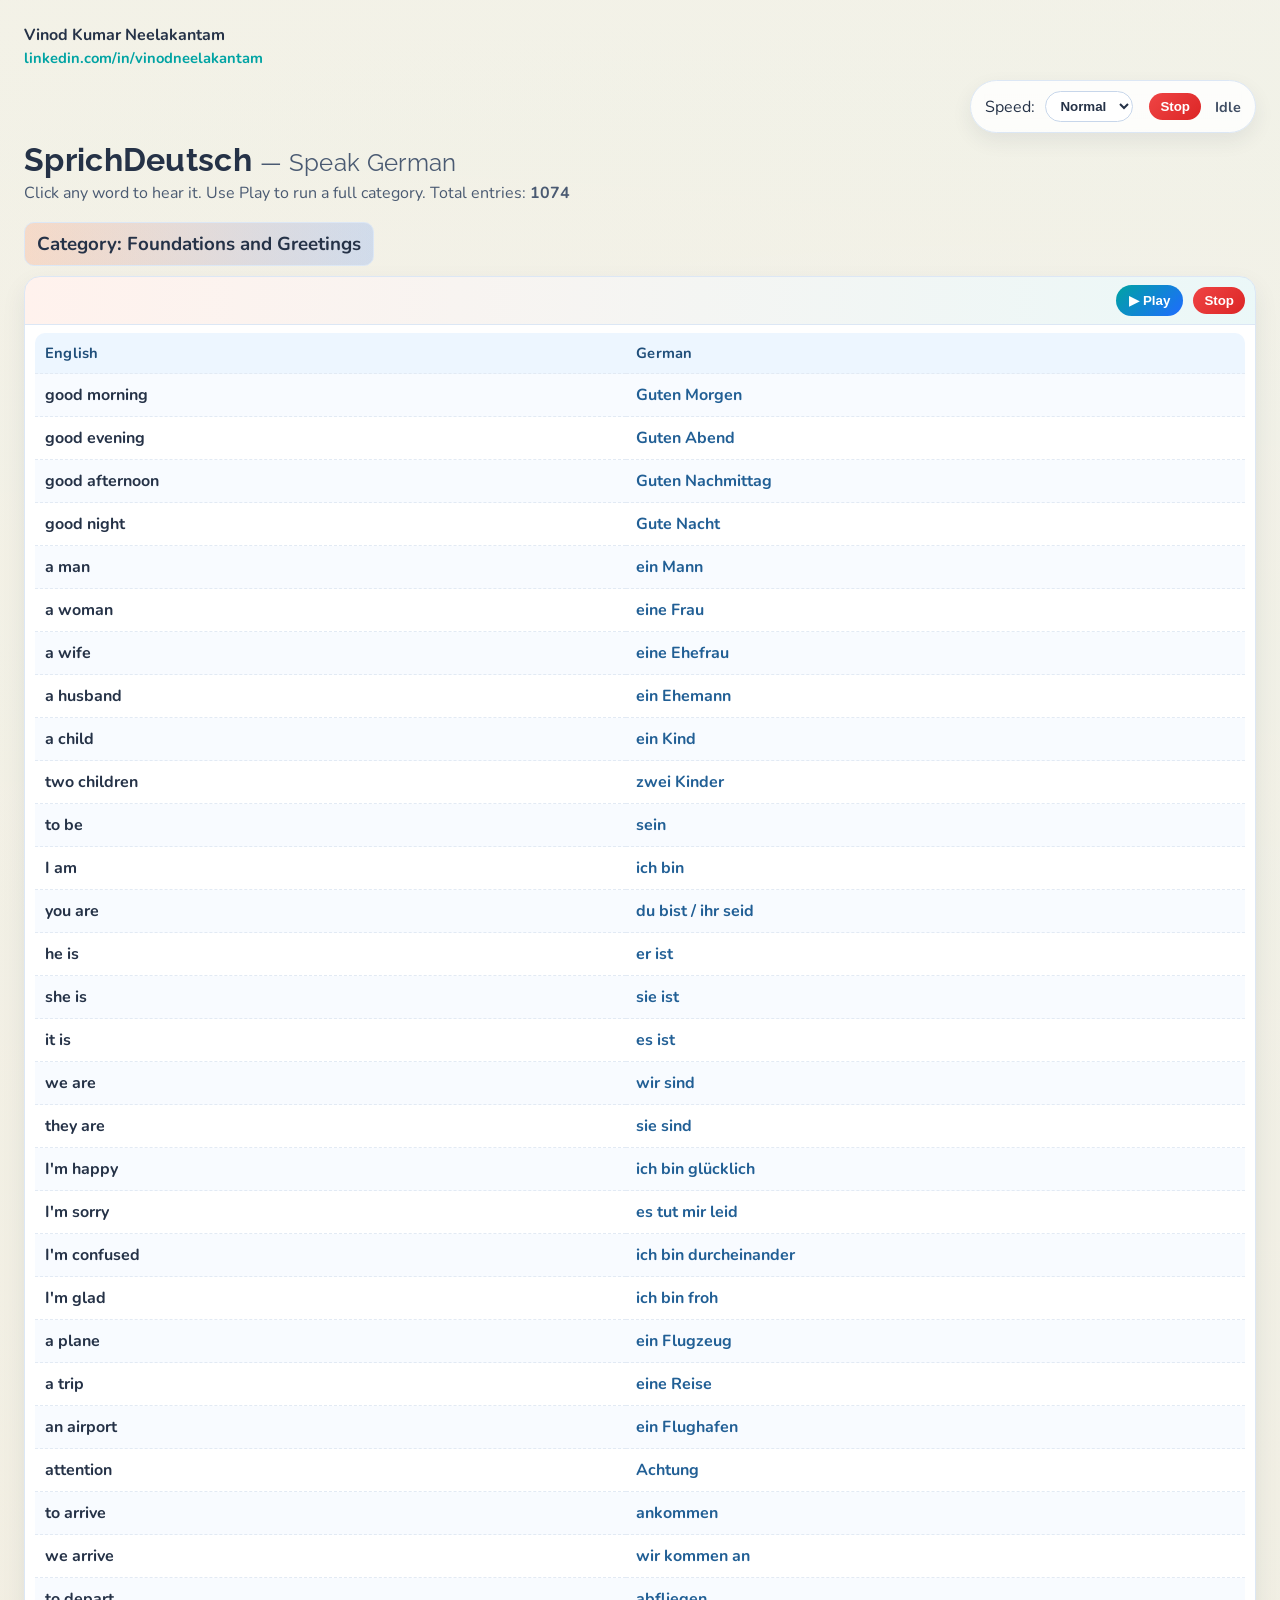
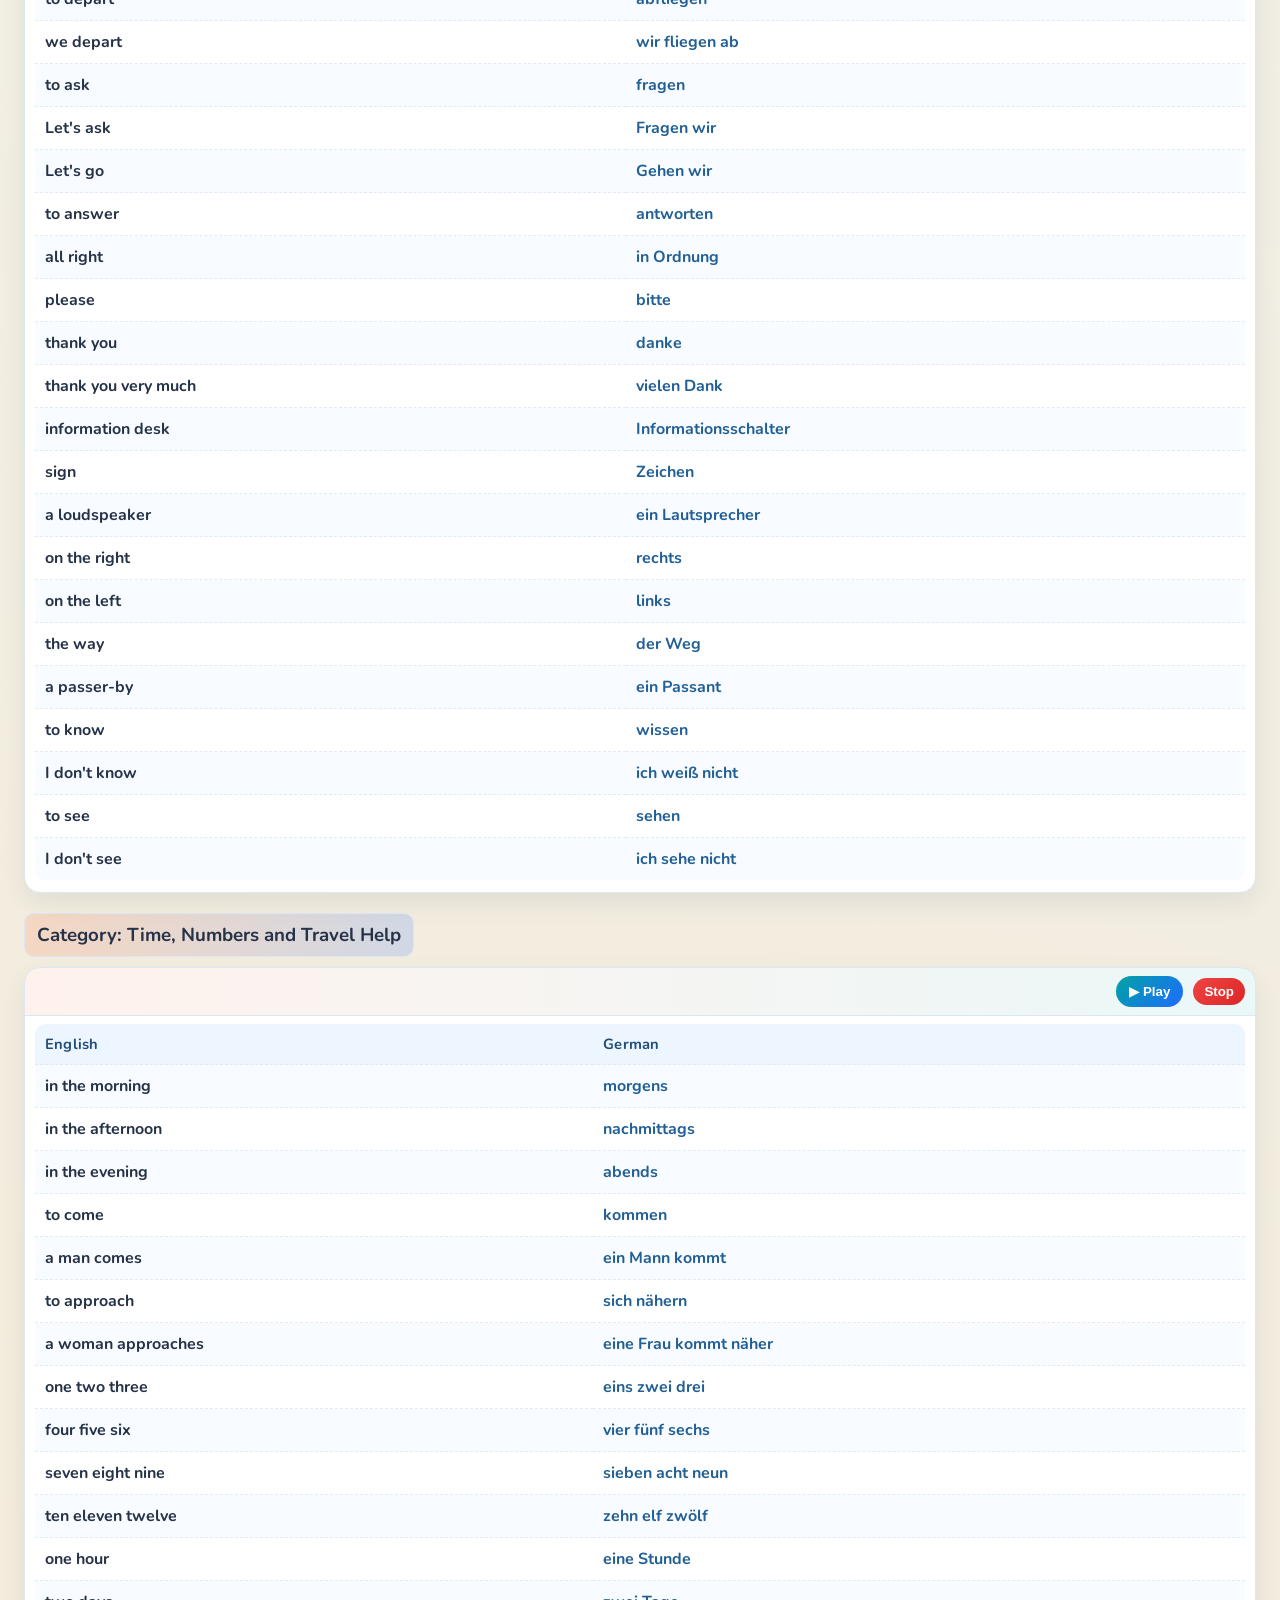
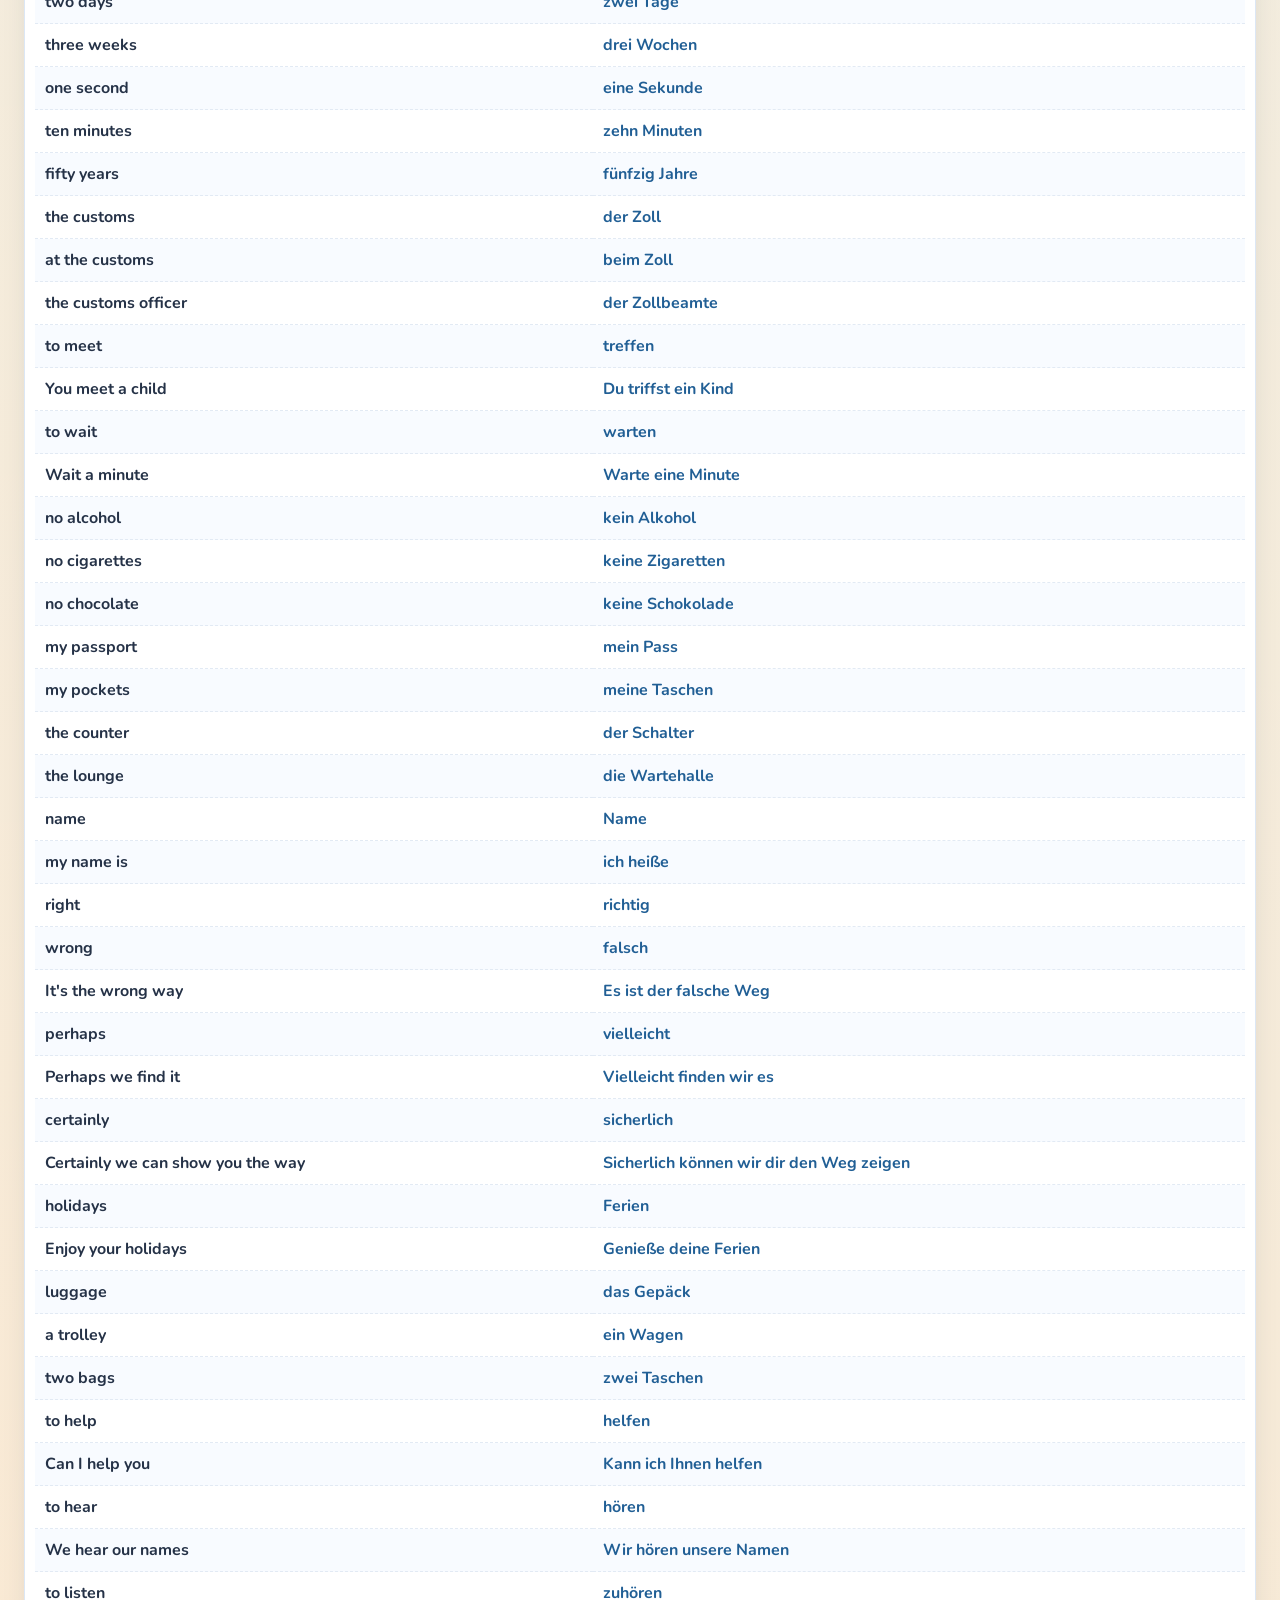
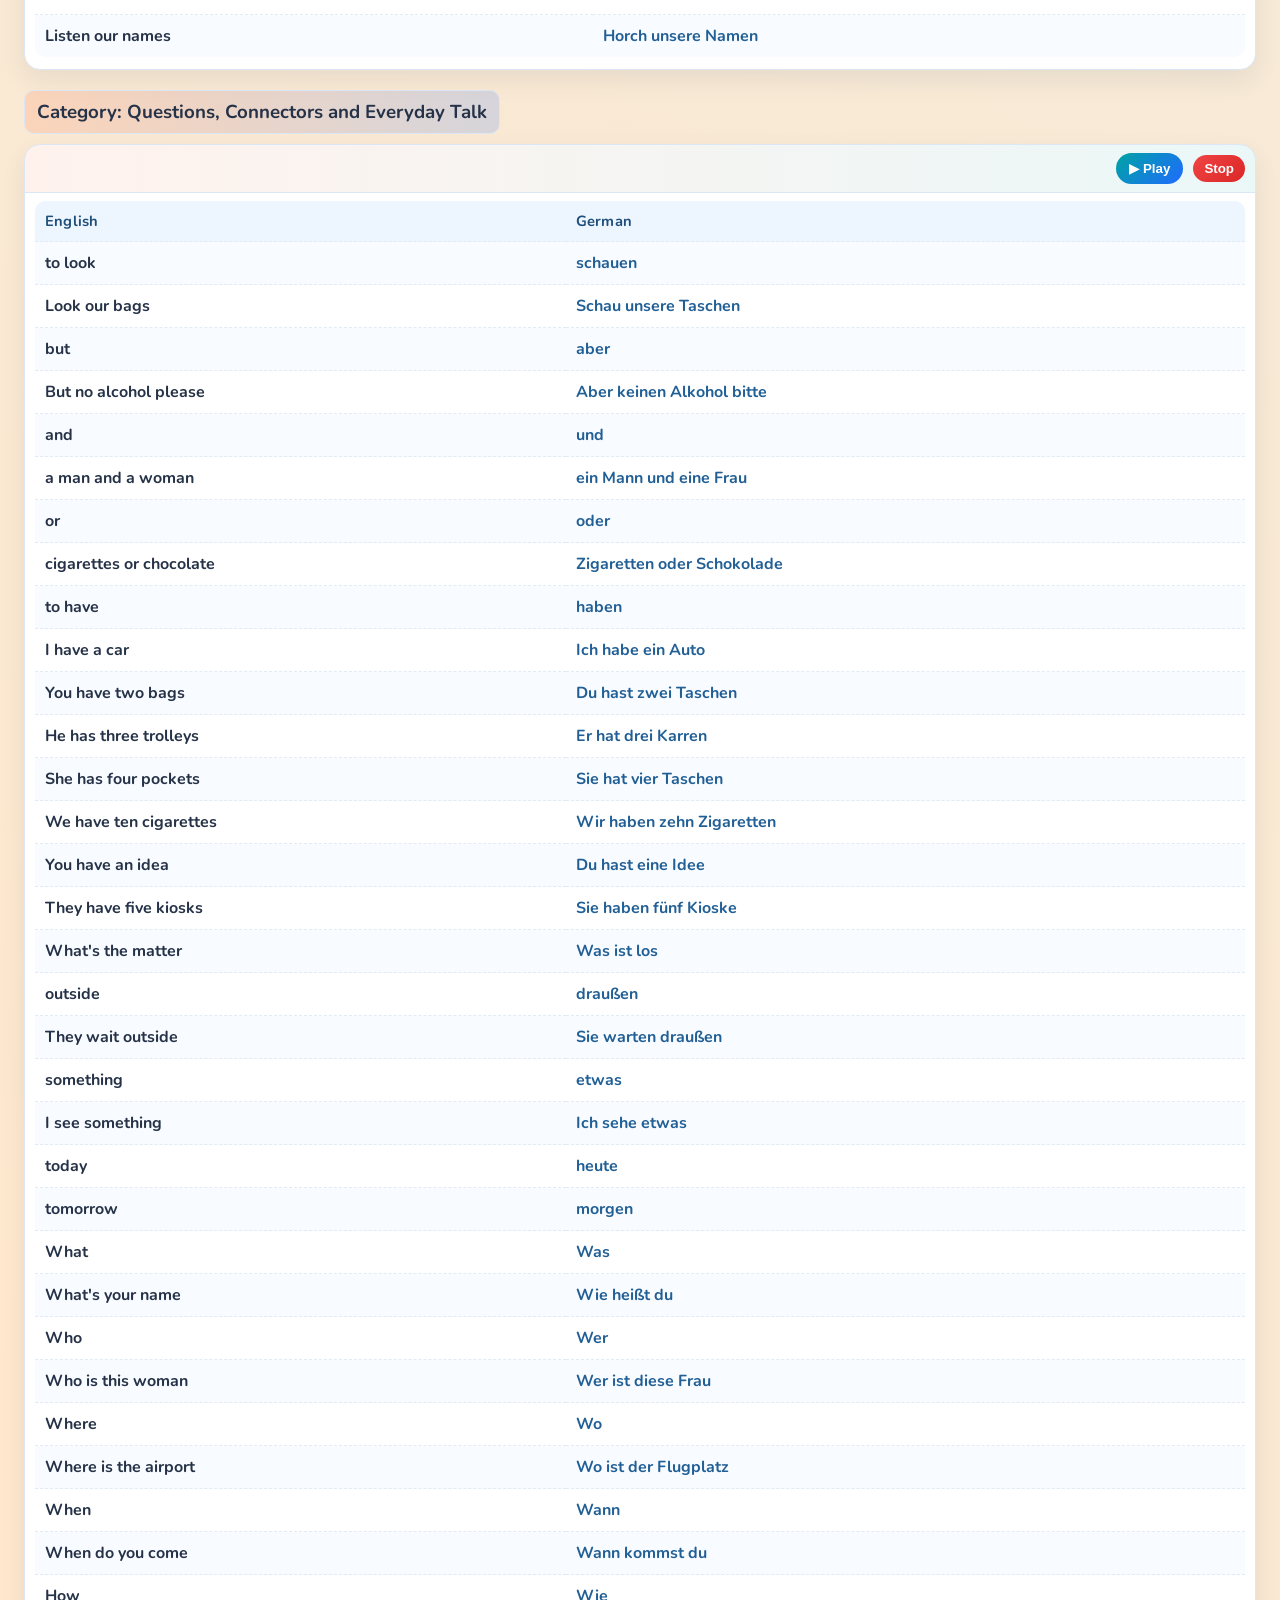
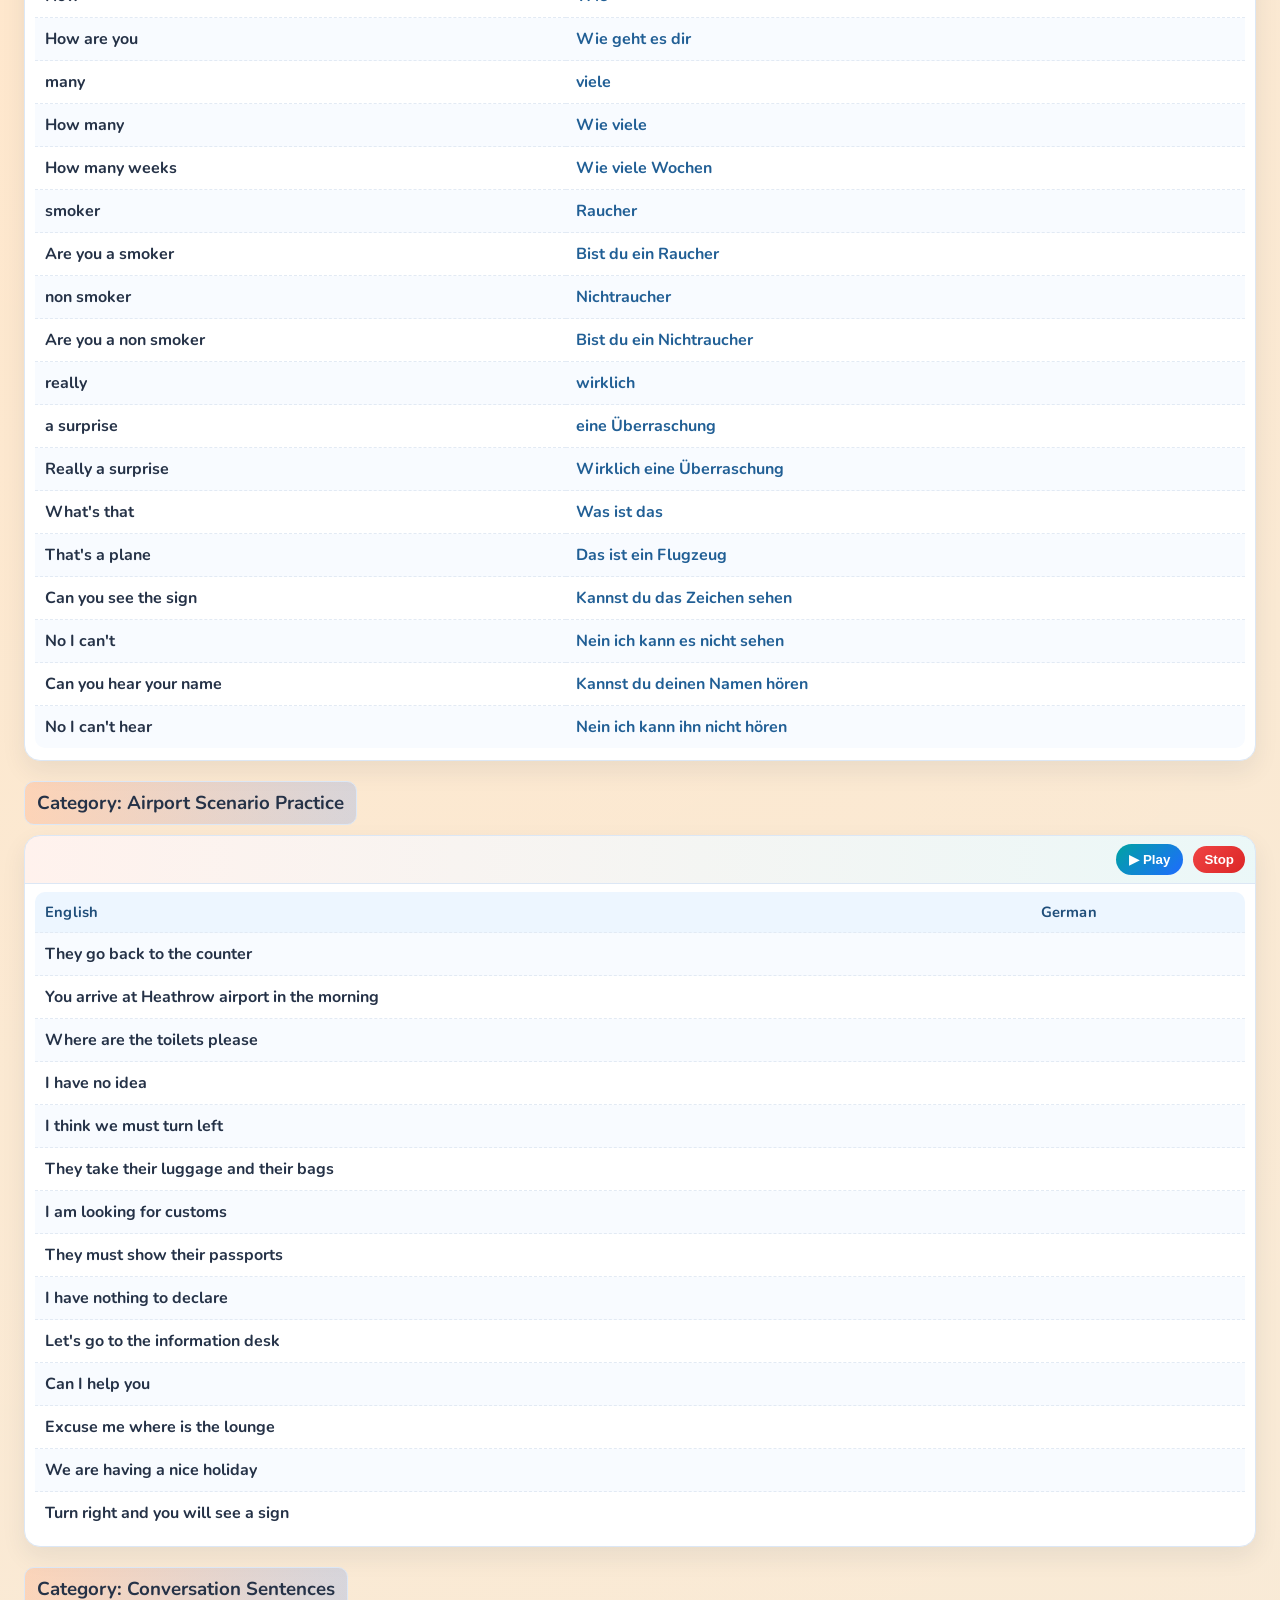
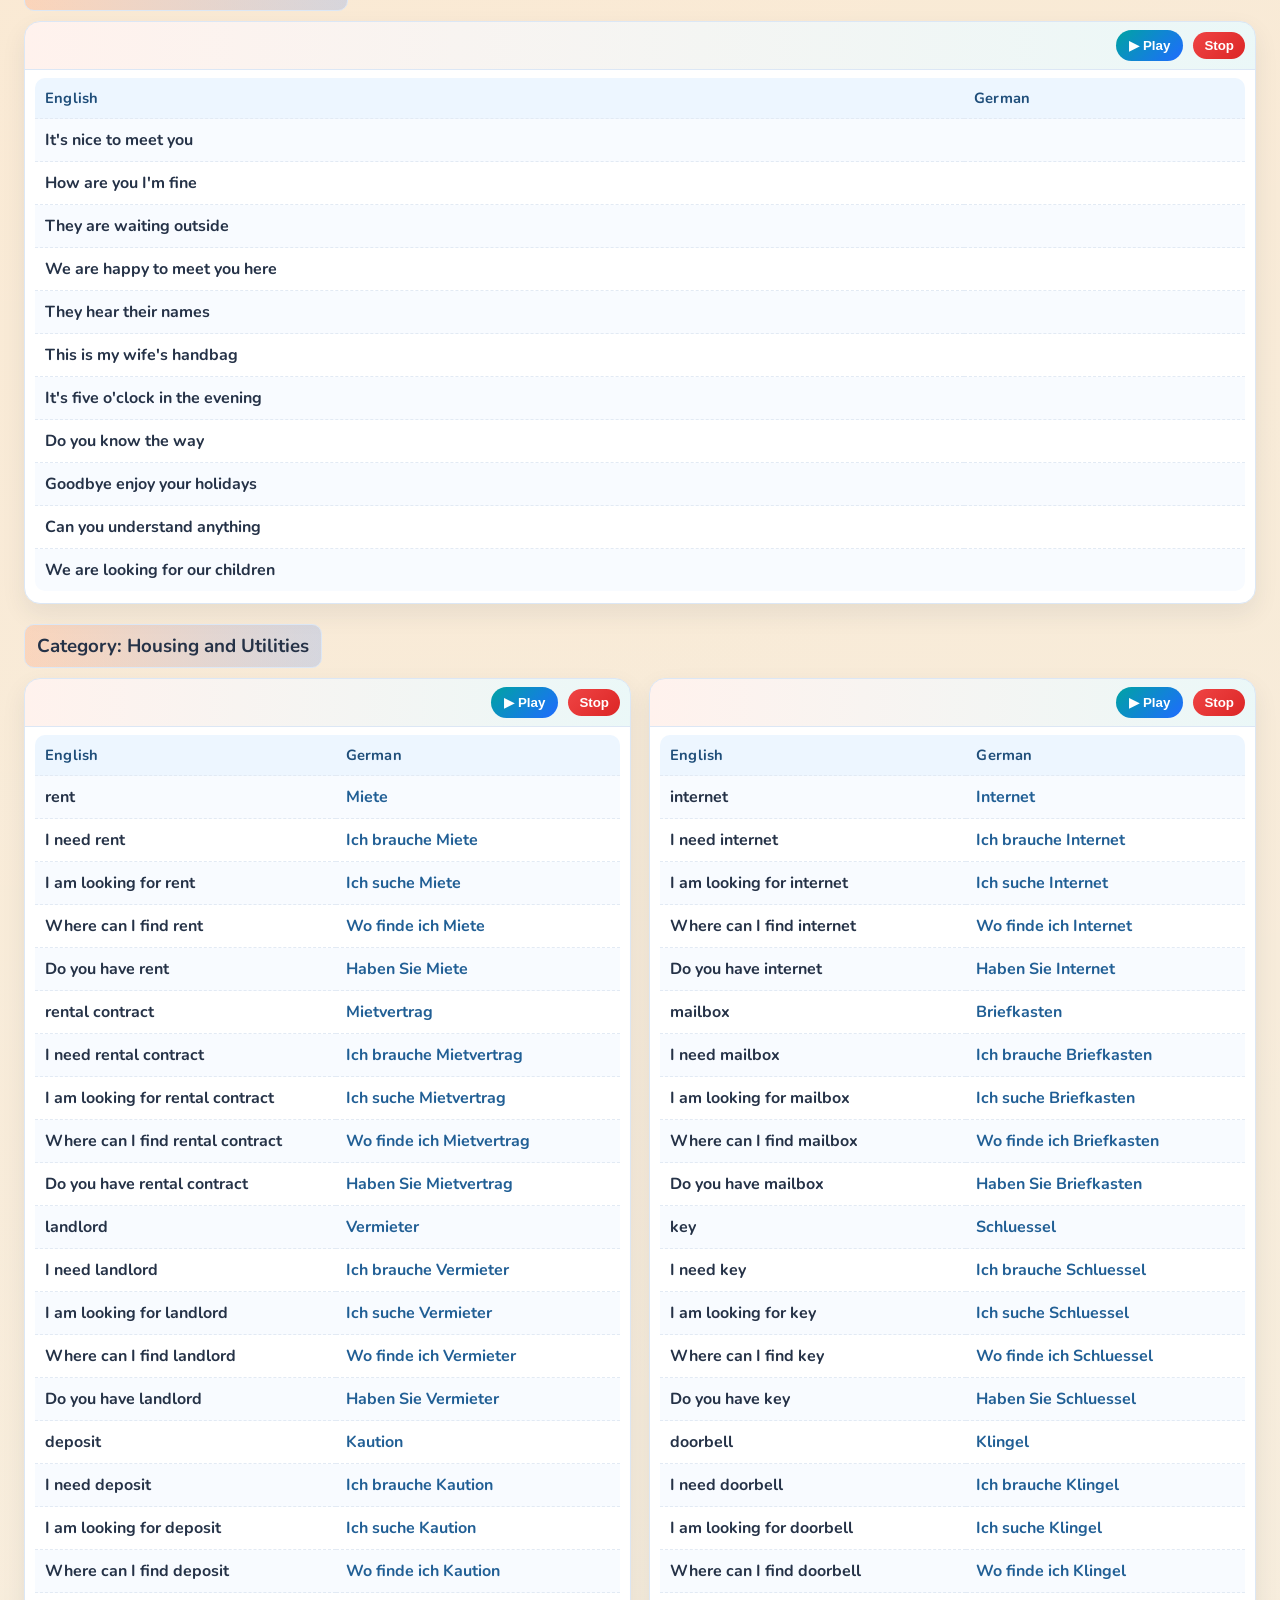
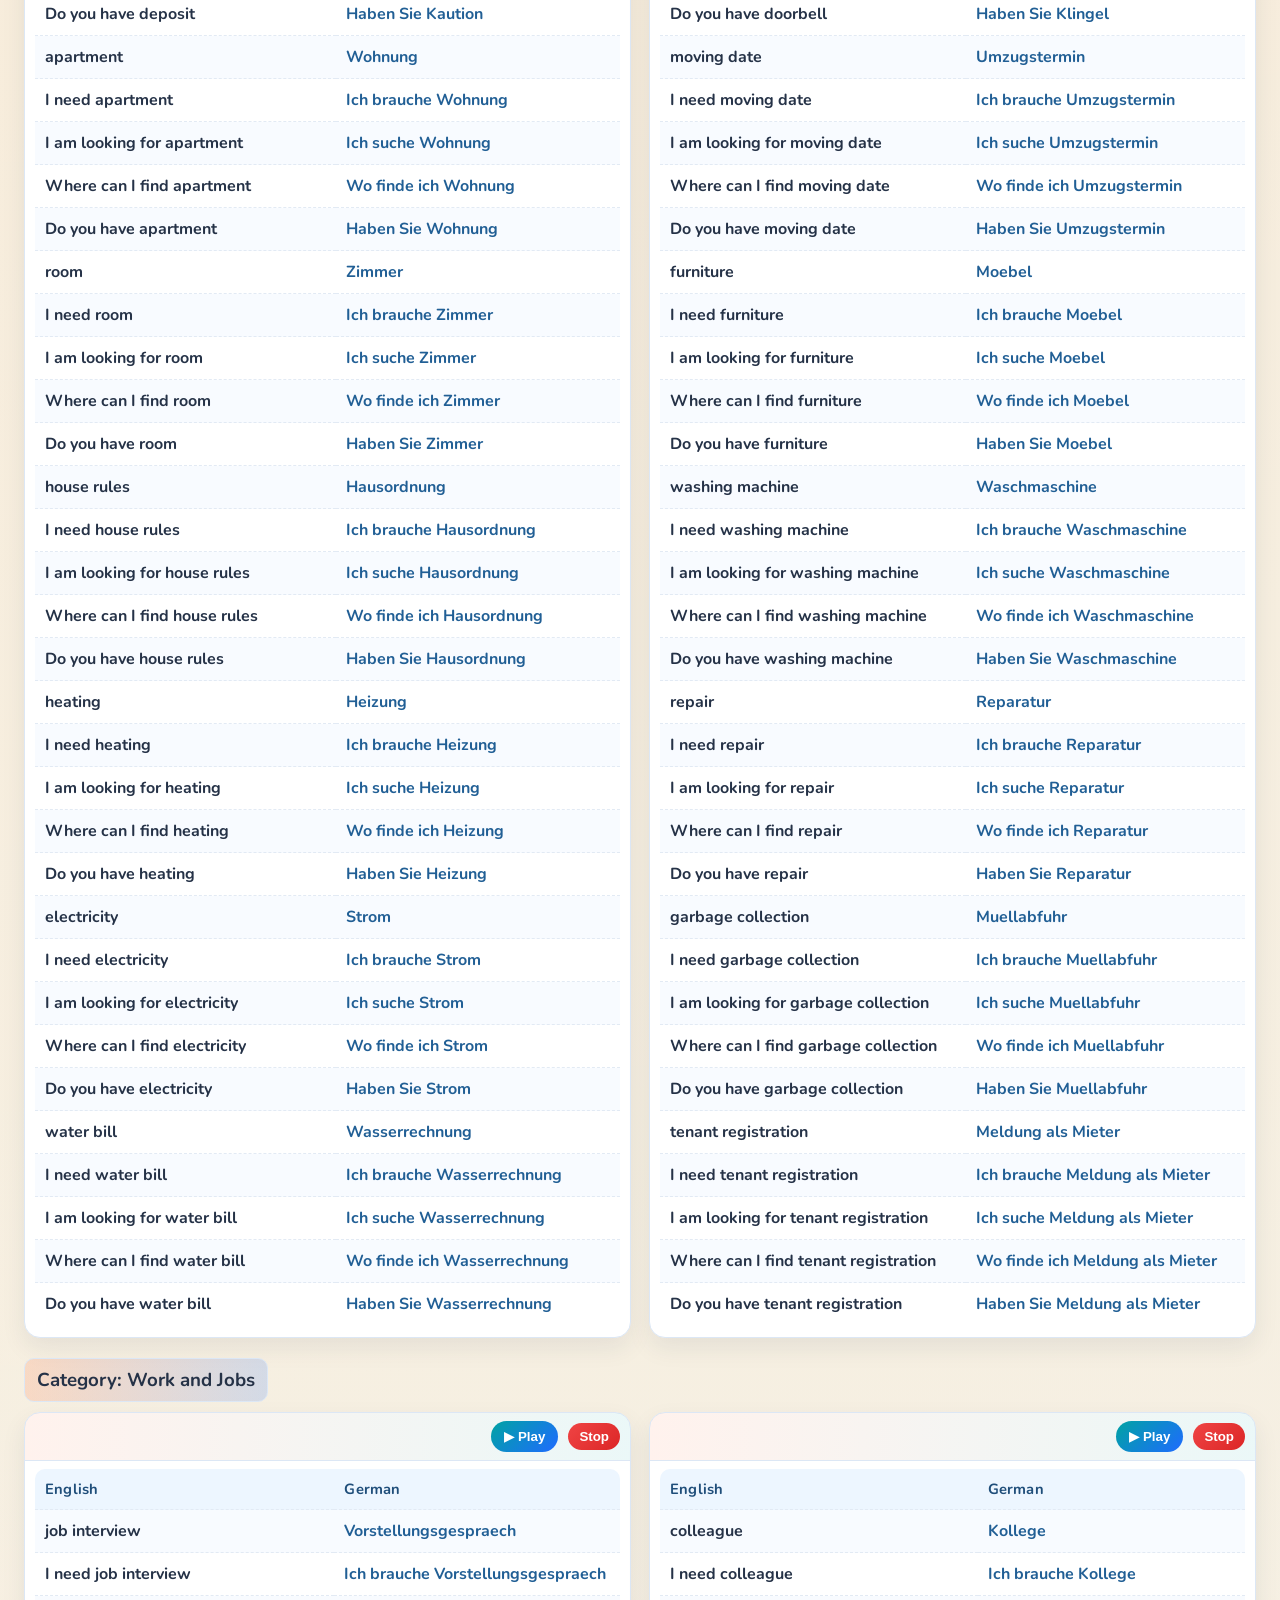
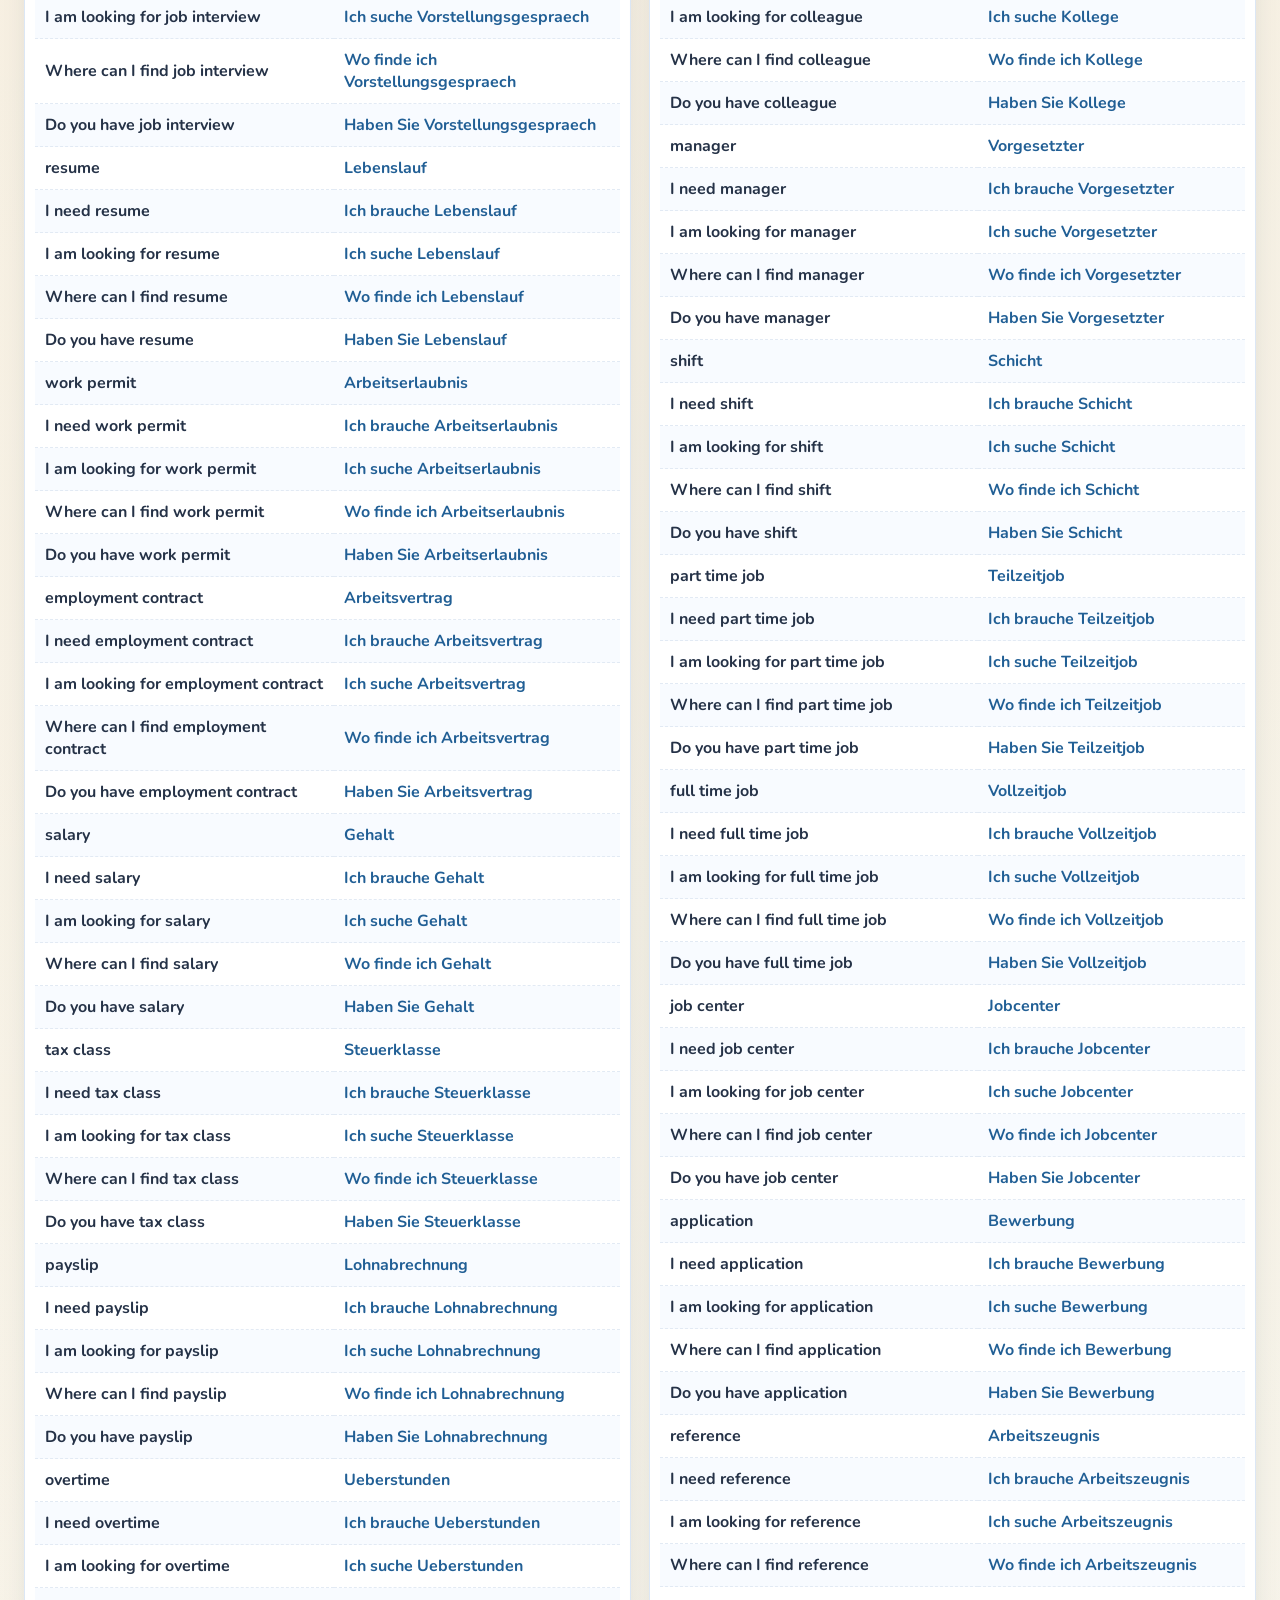
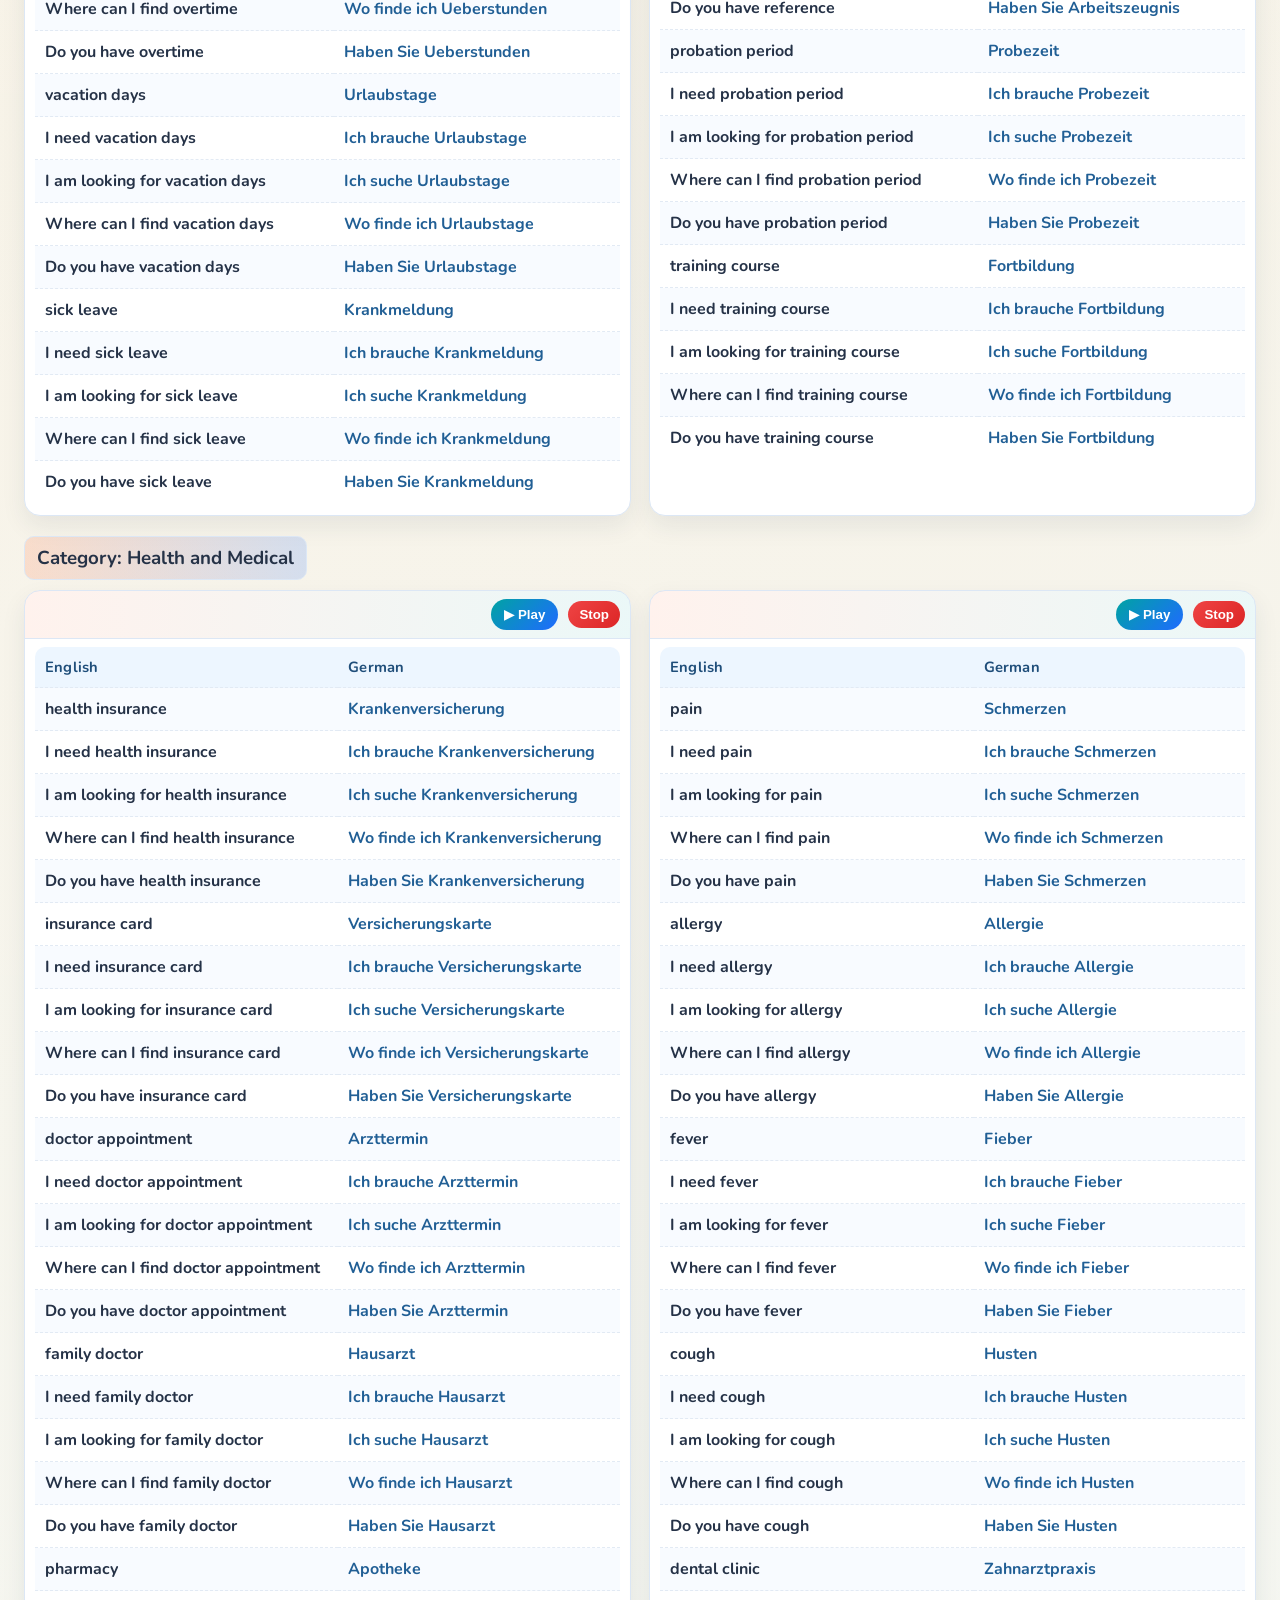
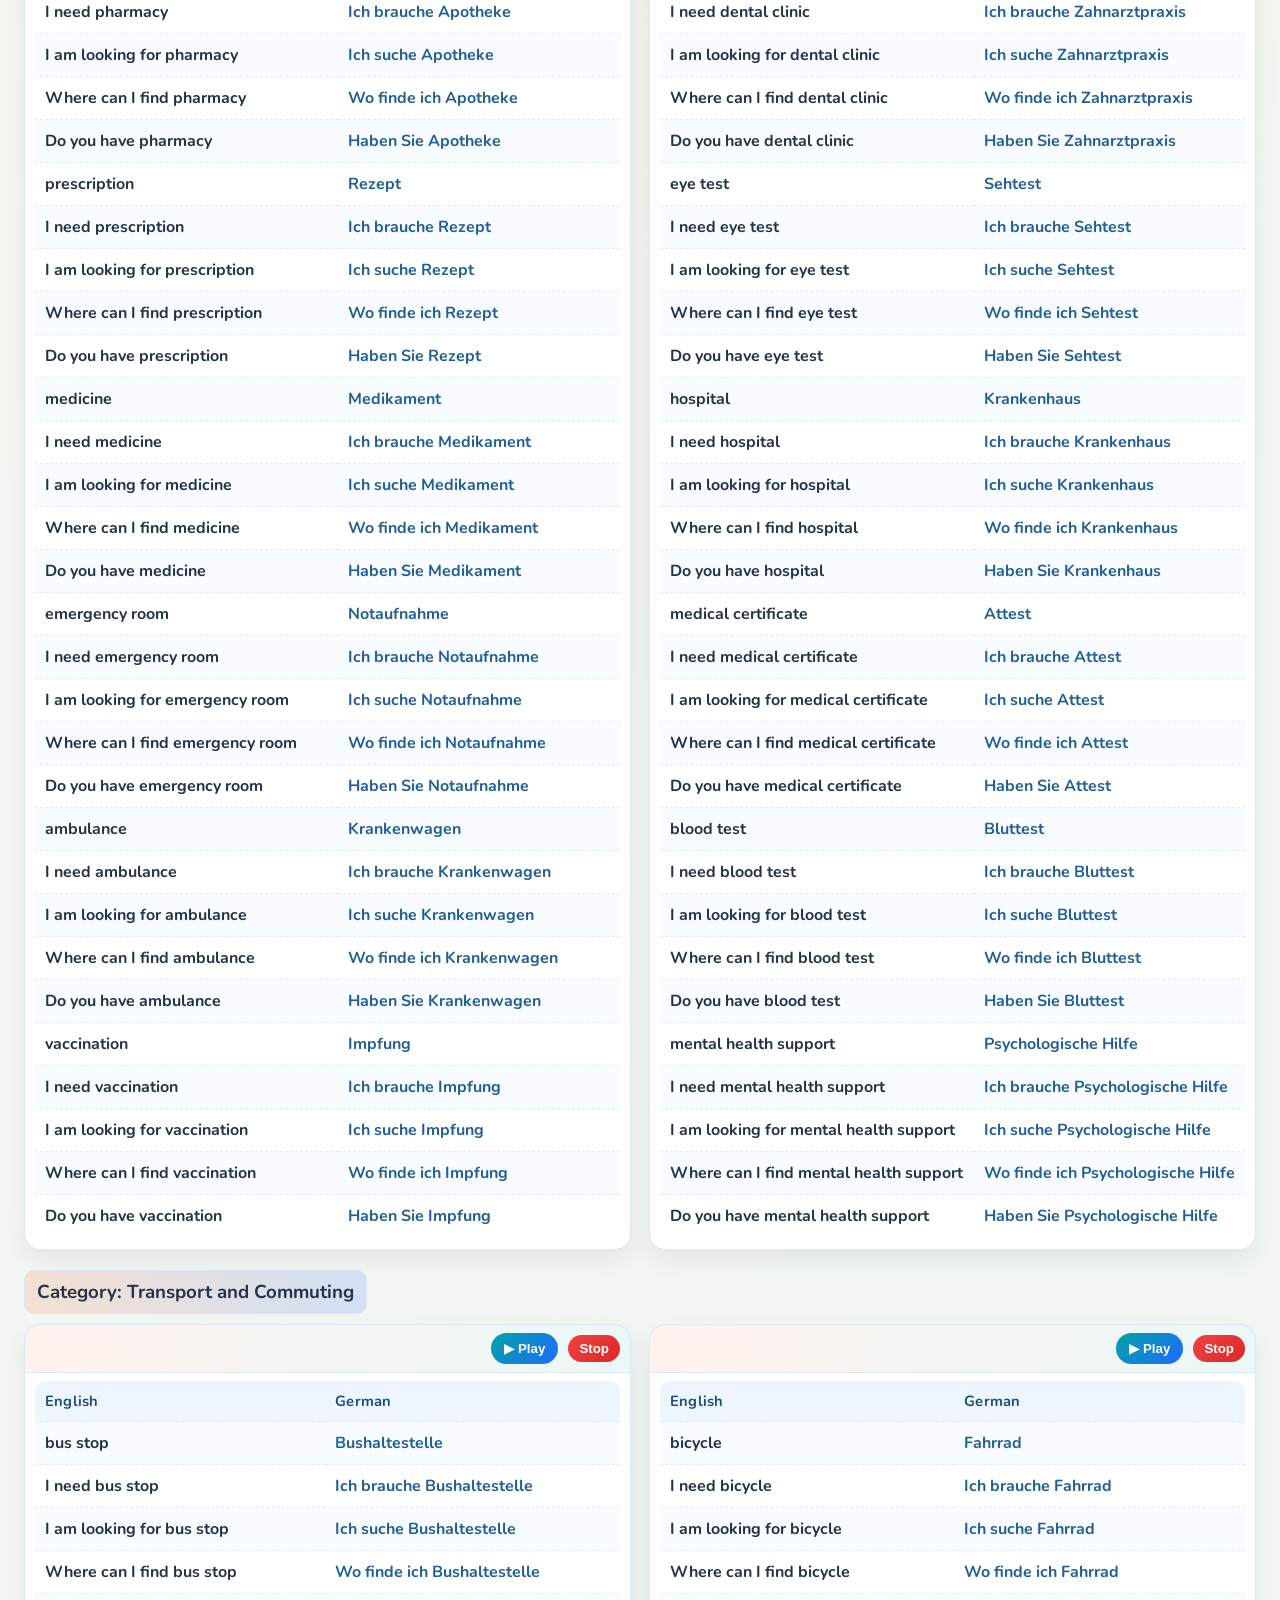
==== index.html @ 41bcd31e "playback: add reliable spoken intros before content" ====
<!DOCTYPE html>
<html>
<head>
<meta charset="UTF-8">
<title>SprichDeutsch – Speak German</title>

<style>
@import url('https://fonts.googleapis.com/css2?family=Nunito:wght@400;700;800&family=Raleway:wght@700&display=swap');

:root {
  --bg1: #fff7e8;
  --bg2: #e7f7ff;
  --card: #ffffff;
  --ink: #253247;
  --accent: #ff7f50;
  --accent-2: #00a3a3;
  --line: #dce7f5;
}

* { box-sizing: border-box; }

body {
  margin: 0;
  padding: 24px;
  color: var(--ink);
  font-family: "Nunito", "Trebuchet MS", sans-serif;
  background:
    radial-gradient(circle at 12% 20%, #ffe7cc 0%, transparent 35%),
    radial-gradient(circle at 88% 15%, #d8f4ff 0%, transparent 32%),
    linear-gradient(135deg, var(--bg1), var(--bg2));
}

h1 {
  margin: 8px 0 4px;
  font-family: "Raleway", "Gill Sans", sans-serif;
  letter-spacing: 0.3px;
}

.subtitle {
  margin: 0 0 18px;
  color: #4a5a72;
}

.topbar {
  position: sticky;
  top: 10px;
  z-index: 30;
  margin-left: auto;
  width: fit-content;
  display: flex;
  align-items: center;
  gap: 10px;
  padding: 10px 14px;
  border: 1px solid var(--line);
  border-radius: 999px;
  background: rgba(255, 255, 255, 0.8);
  backdrop-filter: blur(6px);
  box-shadow: 0 8px 20px rgba(37, 50, 71, 0.08);
}

select {
  border: 1px solid #c7d6ea;
  border-radius: 999px;
  padding: 6px 10px;
  background: #fff;
  color: var(--ink);
  font-weight: 700;
}

#lessonsContainer {
  margin-top: 18px;
}

.category {
  margin-bottom: 20px;
}

.category-title {
  margin: 0 0 10px;
  padding: 8px 12px;
  display: inline-block;
  border-radius: 10px;
  background: linear-gradient(90deg, rgba(255, 127, 80, 0.2), rgba(31, 107, 255, 0.16));
  border: 1px solid var(--line);
}

.category-grid {
  display: grid;
  grid-template-columns: repeat(auto-fit, minmax(320px, 1fr));
  gap: 18px;
}

.lesson {
  margin-top: 0;
  background: var(--card);
  border: 1px solid var(--line);
  border-radius: 16px;
  overflow: hidden;
  box-shadow: 0 10px 24px rgba(20, 45, 75, 0.08);
}

.lesson-head {
  display: flex;
  justify-content: flex-end;
  align-items: center;
  gap: 6px;
  padding: 8px 10px;
  background: linear-gradient(90deg, rgba(255, 127, 80, 0.10), rgba(0, 163, 163, 0.08));
  border-bottom: 1px solid var(--line);
}

.lesson h2 {
  margin: 0;
  font-size: 1.08rem;
}

.signature {
  display: flex;
  flex-direction: column;
  gap: 2px;
  margin-bottom: 12px;
  font-size: 0.92rem;
  color: #3a4e68;
}

.signature strong {
  font-size: 1rem;
  color: var(--ink);
}

.signature a {
  color: var(--accent-2);
  text-decoration: none;
  font-weight: 700;
}

.signature a:hover {
  text-decoration: underline;
}

button {
  margin-left: 6px;
  border: none;
  border-radius: 999px;
  padding: 6px 11px;
  color: #fff;
  background: linear-gradient(135deg, var(--accent), #ff4f88);
  font-weight: 800;
  cursor: pointer;
}

button:hover { filter: brightness(1.06); }

.play-btn {
  background: linear-gradient(135deg, var(--accent-2), #1f6bff);
  padding: 8px 13px;
}

.stop-btn {
  background: linear-gradient(135deg, #ef4444, #dc2626);
}

.playback-status {
  margin-left: 4px;
  font-size: 0.9rem;
  color: #3f4d63;
  font-weight: 700;
}

.entries { padding: 8px 10px 12px; }

.vocab-table {
  width: 100%;
  border-collapse: collapse;
  overflow: hidden;
  border-radius: 10px;
}

.vocab-table th,
.vocab-table td {
  text-align: left;
  padding: 10px;
  border-bottom: 1px dashed #e2eaf4;
}

.vocab-table th {
  background: #edf6ff;
  color: #1f4e7a;
  font-size: 0.92rem;
  letter-spacing: 0.2px;
}

.vocab-table tbody tr:nth-child(odd) { background: #f8fbff; }

.vocab-table tbody tr:last-child td { border-bottom: none; }

.speak-cell {
  cursor: pointer;
  font-weight: 700;
}

.speak-cell.german {
  color: #215f95;
}

.speak-cell:empty {
  cursor: default;
  font-weight: 400;
}

.section-title {
  margin: 10px 0;
  font-family: "Raleway", "Gill Sans", sans-serif;
}

.scenario-grid {
  display: grid;
  grid-template-columns: repeat(auto-fit, minmax(340px, 1fr));
  gap: 18px;
  margin-top: 8px;
}

.scenario-card {
  background: #fff;
  border: 1px solid var(--line);
  border-radius: 16px;
  overflow: hidden;
  box-shadow: 0 10px 24px rgba(20, 45, 75, 0.08);
}

.scenario-head {
  display: flex;
  justify-content: space-between;
  align-items: center;
  gap: 10px;
  padding: 14px 14px 10px;
  background: linear-gradient(90deg, rgba(31, 107, 255, 0.15), rgba(255, 127, 80, 0.12));
  border-bottom: 1px solid var(--line);
}

.scenario-head h3 {
  margin: 0;
  font-size: 1.02rem;
}

.scenario-sub {
  margin: 0;
  padding: 0 14px 8px;
  color: #42556f;
  font-size: 0.94rem;
}

.play-role-btn {
  background: linear-gradient(135deg, #1f6bff, #00a3a3);
  padding: 8px 13px;
}

.dialog-table {
  width: 100%;
  border-collapse: collapse;
}

.dialog-table th,
.dialog-table td {
  text-align: left;
  padding: 9px 10px;
  border-bottom: 1px dashed #e2eaf4;
  vertical-align: top;
}

.dialog-table th {
  background: #eef5ff;
  color: #264f78;
  font-size: 0.9rem;
}

.dialog-table tbody tr:nth-child(odd) {
  background: #f9fbff;
}

@media (max-width: 700px) {
  body { padding: 14px; }
  .topbar {
    position: static;
    margin-bottom: 8px;
  }
}
</style>

<script>
let rate = 0.9;
let playbackActive = false;
let playbackTimerA = null;
let playbackTimerB = null;
let orderedLessons = [];
let lessonOrder = {};
let activeAutoQueue = [];
let activeQueueIndex = 0;
let categoryDescriptions = {};

function say(text, lang, cancelFirst){
  const u = new SpeechSynthesisUtterance(text);
  u.lang = lang;
  u.rate = rate;
  if(cancelFirst) window.speechSynthesis.cancel();
  window.speechSynthesis.speak(u);
}

function speak(text, lang){
  say(text, lang, true);
}

function setSpeed(v){ rate = v; }

function clearPlaybackTimers(){
  if(playbackTimerA) clearTimeout(playbackTimerA);
  if(playbackTimerB) clearTimeout(playbackTimerB);
  playbackTimerA = null;
  playbackTimerB = null;
}

function setPlaybackStatus(message){
  const label = document.getElementById('playbackStatus');
  if(label) label.textContent = message;
}

function stopPlayback(){
  playbackActive = false;
  clearPlaybackTimers();
  activeAutoQueue = [];
  activeQueueIndex = 0;
  window.speechSynthesis.cancel();
  setPlaybackStatus('Stopped');
}

function getCategoryIntro(categoryTitle){
  if(!categoryTitle) return '';
  const details = categoryDescriptions[categoryTitle];
  if(details){
    return `You are in ${categoryTitle}. Under this topic, you will practice English and German vocabulary for daily life. ${details}`;
  }
  return `You are in ${categoryTitle}. Under this topic, you will practice English and German vocabulary for daily life.`;
}

function speakIntroThen(introText, startPlayback){
  if(!introText){
    startPlayback();
    return;
  }

  let finished = false;
  const finishOnce = () => {
    if(finished || !playbackActive) return;
    finished = true;
    startPlayback();
  };

  const intro = new SpeechSynthesisUtterance(introText);
  intro.lang = 'en-US';
  intro.rate = rate;
  intro.onend = finishOnce;
  intro.onerror = finishOnce;
  window.speechSynthesis.speak(intro);

  const words = introText.trim().split(/\s+/).filter(Boolean).length;
  const estimatedMs = Math.max(1800, Math.min(9000, words * 420));
  playbackTimerB = setTimeout(finishOnce, estimatedMs);
}

function playSingleLesson(list, categoryTitle, announceCategory, onComplete){
  const label = categoryTitle || 'Selected Category';
  setPlaybackStatus(`Now Playing: ${label}`);

  let i=0;
  function run(){
    if(!playbackActive) return;

    if(i<list.length){
      say(list[i][0], 'en-US', false);
      playbackTimerA = setTimeout(()=>{
        if(!playbackActive) return;
        if(list[i][1]) say(list[i][1], 'de-DE', false);
        i++;
        playbackTimerB = setTimeout(run,1500);
      },1200);
    } else {
      if(onComplete) onComplete();
    }
  }

  if(announceCategory && categoryTitle){
    speakIntroThen(getCategoryIntro(categoryTitle), () => {
      if(!playbackActive) return;
      playbackTimerB = setTimeout(run, 250);
    });
  } else {
    playbackTimerB = setTimeout(run, 0);
  }
}

function playNextQueuedLesson(){
  if(!playbackActive) return;

  if(activeQueueIndex >= activeAutoQueue.length){
    playbackActive = false;
    setPlaybackStatus('Completed all categories');
    return;
  }

  const item = activeAutoQueue[activeQueueIndex];
  const previous = activeAutoQueue[activeQueueIndex - 1];
  const announceCategory = !previous || previous.sectionIndex !== item.sectionIndex;

  playSingleLesson(item.list, item.categoryTitle, announceCategory, () => {
    if(!playbackActive) return;
    activeQueueIndex++;
    playNextQueuedLesson();
  });
}

function playLesson(lessonName, categoryTitle){
  stopPlayback();

  const start = lessonOrder[lessonName];
  if(!start){
    setPlaybackStatus('Could not start playback');
    return;
  }

  activeAutoQueue = orderedLessons.filter(item => item.sectionIndex >= start.sectionIndex);
  activeQueueIndex = 0;
  playbackActive = true;
  setPlaybackStatus(`Starting: ${categoryTitle || 'Selected Category'}`);
  playNextQueuedLesson();
}

function playRolePlay(dialog, title, contextText){
  stopPlayback();
  playbackActive = true;
  setPlaybackStatus(`Now Playing Role Play: ${title}`);

  let i = 0;
  function run(){
    if(!playbackActive) return;

    if(i < dialog.length){
      const en = dialog[i][0] || '';
      const de = dialog[i][1] || '';

      if(en) say(en, 'en-US', false);

      playbackTimerA = setTimeout(() => {
        if(!playbackActive) return;
        if(de) say(de, 'de-DE', false);
        i++;
        playbackTimerB = setTimeout(run, 1700);
      }, 1400);
    } else {
      playbackActive = false;
      setPlaybackStatus(`Completed role play: ${title}`);
    }
  }

  const introText = contextText
    ? `You are in Role Play Scenarios. Play practical conversations for daily immigrant and tourist situations. Now playing ${title}. ${contextText}`
    : `You are in Role Play Scenarios. Now playing ${title}.`;

  speakIntroThen(introText, () => {
    if(!playbackActive) return;
    playbackTimerB = setTimeout(run, 250);
  });
}
</script>

</head>
<body>

<div class="signature">
  <strong>Vinod Kumar Neelakantam</strong>
  <a href="https://www.linkedin.com/in/vinodneelakantam/" target="_blank" rel="noopener">linkedin.com/in/vinodneelakantam</a>
</div>

<div class="topbar">
Speed:
<select onchange="setSpeed(this.value)">
<option value="0.6">Slow</option>
<option value="0.9" selected>Normal</option>
<option value="1.2">Fast</option>
</select>
<button class="stop-btn" onclick="stopPlayback()">Stop</button>
<span id="playbackStatus" class="playback-status">Idle</span>
</div>

<h1>SprichDeutsch <span style="font-weight:400;font-size:0.75em;color:#4a5a72;">— Speak German</span></h1>
<p class="subtitle">Click any word to hear it. Use Play to run a full category. Total entries: <strong id="totalCount">0</strong></p>
<div id="lessonsContainer"></div>
<h2 class="section-title">Role Play Scenarios</h2>
<p class="subtitle">Play practical conversations for daily immigrant and tourist situations.</p>
<div id="rolePlayContainer" class="scenario-grid"></div>

<!-- ================= DATA SECTION ================= -->

<script>
const lessons = {

"Lesson 1.6": [
["good morning","Guten Morgen"],
["good evening","Guten Abend"],
["good afternoon","Guten Nachmittag"],
["good night","Gute Nacht"],
["a man","ein Mann"],
["a woman","eine Frau"],
["a wife","eine Ehefrau"],
["a husband","ein Ehemann"],
["a child","ein Kind"],
["two children","zwei Kinder"],
["to be","sein"],
["I am","ich bin"],
["you are","du bist / ihr seid"],
["he is","er ist"],
["she is","sie ist"],
["it is","es ist"],
["we are","wir sind"],
["they are","sie sind"],
["I'm happy","ich bin glücklich"],
["I'm sorry","es tut mir leid"],
["I'm confused","ich bin durcheinander"],
["I'm glad","ich bin froh"],
["a plane","ein Flugzeug"],
["a trip","eine Reise"],
["an airport","ein Flughafen"],
["attention","Achtung"],
["to arrive","ankommen"],
["we arrive","wir kommen an"],
["to depart","abfliegen"],
["we depart","wir fliegen ab"],
["to ask","fragen"],
["Let's ask","Fragen wir"],
["Let's go","Gehen wir"],
["to answer","antworten"],
["all right","in Ordnung"],
["please","bitte"],
["thank you","danke"],
["thank you very much","vielen Dank"],
["information desk","Informationsschalter"],
["sign","Zeichen"],
["a loudspeaker","ein Lautsprecher"],
["on the right","rechts"],
["on the left","links"],
["the way","der Weg"],
["a passer-by","ein Passant"],
["to know","wissen"],
["I don't know","ich weiß nicht"],
["to see","sehen"],
["I don't see","ich sehe nicht"]
],

"Lesson 1.7": [
["in the morning","morgens"],
["in the afternoon","nachmittags"],
["in the evening","abends"],
["to come","kommen"],
["a man comes","ein Mann kommt"],
["to approach","sich nähern"],
["a woman approaches","eine Frau kommt näher"],
["one two three","eins zwei drei"],
["four five six","vier fünf sechs"],
["seven eight nine","sieben acht neun"],
["ten eleven twelve","zehn elf zwölf"],
["one hour","eine Stunde"],
["two days","zwei Tage"],
["three weeks","drei Wochen"],
["one second","eine Sekunde"],
["ten minutes","zehn Minuten"],
["fifty years","fünfzig Jahre"],
["the customs","der Zoll"],
["at the customs","beim Zoll"],
["the customs officer","der Zollbeamte"],
["to meet","treffen"],
["You meet a child","Du triffst ein Kind"],
["to wait","warten"],
["Wait a minute","Warte eine Minute"],
["no alcohol","kein Alkohol"],
["no cigarettes","keine Zigaretten"],
["no chocolate","keine Schokolade"],
["my passport","mein Pass"],
["my pockets","meine Taschen"],
["the counter","der Schalter"],
["the lounge","die Wartehalle"],
["name","Name"],
["my name is","ich heiße"],
["right","richtig"],
["wrong","falsch"],
["It's the wrong way","Es ist der falsche Weg"],
["perhaps","vielleicht"],
["Perhaps we find it","Vielleicht finden wir es"],
["certainly","sicherlich"],
["Certainly we can show you the way","Sicherlich können wir dir den Weg zeigen"],
["holidays","Ferien"],
["Enjoy your holidays","Genieße deine Ferien"],
["luggage","das Gepäck"],
["a trolley","ein Wagen"],
["two bags","zwei Taschen"],
["to help","helfen"],
["Can I help you","Kann ich Ihnen helfen"],
["to hear","hören"],
["We hear our names","Wir hören unsere Namen"],
["to listen","zuhören"],
["Listen our names","Horch unsere Namen"]
],

"Lesson 1.8": [
["to look","schauen"],
["Look our bags","Schau unsere Taschen"],
["but","aber"],
["But no alcohol please","Aber keinen Alkohol bitte"],
["and","und"],
["a man and a woman","ein Mann und eine Frau"],
["or","oder"],
["cigarettes or chocolate","Zigaretten oder Schokolade"],
["to have","haben"],
["I have a car","Ich habe ein Auto"],
["You have two bags","Du hast zwei Taschen"],
["He has three trolleys","Er hat drei Karren"],
["She has four pockets","Sie hat vier Taschen"],
["We have ten cigarettes","Wir haben zehn Zigaretten"],
["You have an idea","Du hast eine Idee"],
["They have five kiosks","Sie haben fünf Kioske"],
["What's the matter","Was ist los"],
["outside","draußen"],
["They wait outside","Sie warten draußen"],
["something","etwas"],
["I see something","Ich sehe etwas"],
["today","heute"],
["tomorrow","morgen"],
["What","Was"],
["What's your name","Wie heißt du"],
["Who","Wer"],
["Who is this woman","Wer ist diese Frau"],
["Where","Wo"],
["Where is the airport","Wo ist der Flugplatz"],
["When","Wann"],
["When do you come","Wann kommst du"],
["How","Wie"],
["How are you","Wie geht es dir"],
["many","viele"],
["How many","Wie viele"],
["How many weeks","Wie viele Wochen"],
["smoker","Raucher"],
["Are you a smoker","Bist du ein Raucher"],
["non smoker","Nichtraucher"],
["Are you a non smoker","Bist du ein Nichtraucher"],
["really","wirklich"],
["a surprise","eine Überraschung"],
["Really a surprise","Wirklich eine Überraschung"],
["What's that","Was ist das"],
["That's a plane","Das ist ein Flugzeug"],
["Can you see the sign","Kannst du das Zeichen sehen"],
["No I can't","Nein ich kann es nicht sehen"],
["Can you hear your name","Kannst du deinen Namen hören"],
["No I can't hear","Nein ich kann ihn nicht hören"]
],

"Lesson 1.9": [
["They go back to the counter",""],
["You arrive at Heathrow airport in the morning",""],
["Where are the toilets please",""],
["I have no idea",""],
["I think we must turn left",""],
["They take their luggage and their bags",""],
["I am looking for customs",""],
["They must show their passports",""],
["I have nothing to declare",""],
["Let's go to the information desk",""],
["Can I help you",""],
["Excuse me where is the lounge",""],
["We are having a nice holiday",""],
["Turn right and you will see a sign",""]
],

"Lesson 1.10": [
["It's nice to meet you",""],
["How are you I'm fine",""],
["They are waiting outside",""],
["We are happy to meet you here",""],
["They hear their names",""],
["This is my wife's handbag",""],
["It's five o'clock in the evening",""],
["Do you know the way",""],
["Goodbye enjoy your holidays",""],
["Can you understand anything",""],
["We are looking for our children",""]
]

};

const immigrantEssentialTerms = {
  "Housing and Utilities": [
    ["rent", "Miete"],
    ["rental contract", "Mietvertrag"],
    ["landlord", "Vermieter"],
    ["deposit", "Kaution"],
    ["apartment", "Wohnung"],
    ["room", "Zimmer"],
    ["house rules", "Hausordnung"],
    ["heating", "Heizung"],
    ["electricity", "Strom"],
    ["water bill", "Wasserrechnung"],
    ["internet", "Internet"],
    ["mailbox", "Briefkasten"],
    ["key", "Schluessel"],
    ["doorbell", "Klingel"],
    ["moving date", "Umzugstermin"],
    ["furniture", "Moebel"],
    ["washing machine", "Waschmaschine"],
    ["repair", "Reparatur"],
    ["garbage collection", "Muellabfuhr"],
    ["tenant registration", "Meldung als Mieter"]
  ],
  "Work and Jobs": [
    ["job interview", "Vorstellungsgespraech"],
    ["resume", "Lebenslauf"],
    ["work permit", "Arbeitserlaubnis"],
    ["employment contract", "Arbeitsvertrag"],
    ["salary", "Gehalt"],
    ["tax class", "Steuerklasse"],
    ["payslip", "Lohnabrechnung"],
    ["overtime", "Ueberstunden"],
    ["vacation days", "Urlaubstage"],
    ["sick leave", "Krankmeldung"],
    ["colleague", "Kollege"],
    ["manager", "Vorgesetzter"],
    ["shift", "Schicht"],
    ["part time job", "Teilzeitjob"],
    ["full time job", "Vollzeitjob"],
    ["job center", "Jobcenter"],
    ["application", "Bewerbung"],
    ["reference", "Arbeitszeugnis"],
    ["probation period", "Probezeit"],
    ["training course", "Fortbildung"]
  ],
  "Health and Medical": [
    ["health insurance", "Krankenversicherung"],
    ["insurance card", "Versicherungskarte"],
    ["doctor appointment", "Arzttermin"],
    ["family doctor", "Hausarzt"],
    ["pharmacy", "Apotheke"],
    ["prescription", "Rezept"],
    ["medicine", "Medikament"],
    ["emergency room", "Notaufnahme"],
    ["ambulance", "Krankenwagen"],
    ["vaccination", "Impfung"],
    ["pain", "Schmerzen"],
    ["allergy", "Allergie"],
    ["fever", "Fieber"],
    ["cough", "Husten"],
    ["dental clinic", "Zahnarztpraxis"],
    ["eye test", "Sehtest"],
    ["hospital", "Krankenhaus"],
    ["medical certificate", "Attest"],
    ["blood test", "Bluttest"],
    ["mental health support", "Psychologische Hilfe"]
  ],
  "Transport and Commuting": [
    ["bus stop", "Bushaltestelle"],
    ["train station", "Bahnhof"],
    ["subway", "U Bahn"],
    ["tram", "Strassenbahn"],
    ["ticket machine", "Fahrkartenautomat"],
    ["monthly pass", "Monatskarte"],
    ["platform", "Bahnsteig"],
    ["delay", "Verspaetung"],
    ["route", "Strecke"],
    ["transfer", "Umstieg"],
    ["bicycle", "Fahrrad"],
    ["driver license", "Fuehrerschein"],
    ["car registration", "Fahrzeugzulassung"],
    ["parking permit", "Parkausweis"],
    ["traffic fine", "Strafzettel"],
    ["airport terminal", "Flughafenterminal"],
    ["taxi", "Taxi"],
    ["ride sharing", "Mitfahrgelegenheit"],
    ["navigation app", "Navigations App"],
    ["commute time", "Pendelzeit"]
  ],
  "Shopping and Food": [
    ["supermarket", "Supermarkt"],
    ["discount store", "Discounter"],
    ["shopping cart", "Einkaufswagen"],
    ["cash register", "Kasse"],
    ["receipt", "Kassenbon"],
    ["price", "Preis"],
    ["discount", "Rabatt"],
    ["fresh vegetables", "Frisches Gemuese"],
    ["bread", "Brot"],
    ["milk", "Milch"],
    ["rice", "Reis"],
    ["cooking oil", "Speiseoel"],
    ["halal food", "Halal Essen"],
    ["vegetarian option", "Vegetarische Option"],
    ["allergen information", "Allergen Information"],
    ["food market", "Wochenmarkt"],
    ["delivery", "Lieferung"],
    ["online order", "Online Bestellung"],
    ["return item", "Rueckgabe"],
    ["customer service", "Kundenservice"]
  ],
  "Government and Documents": [
    ["passport", "Reisepass"],
    ["residence permit", "Aufenthaltserlaubnis"],
    ["visa extension", "Visa Verlaengerung"],
    ["registration office", "Buergeramt"],
    ["registration certificate", "Meldebescheinigung"],
    ["appointment", "Termin"],
    ["queue number", "Wartenummer"],
    ["document copy", "Dokumentenkopie"],
    ["translation", "Uebersetzung"],
    ["certified translation", "Beglaubigte Uebersetzung"],
    ["birth certificate", "Geburtsurkunde"],
    ["marriage certificate", "Heiratsurkunde"],
    ["tax office", "Finanzamt"],
    ["social security number", "Sozialversicherungsnummer"],
    ["police registration", "Polizeiliche Anmeldung"],
    ["integration course", "Integrationskurs"],
    ["language certificate", "Sprachzertifikat"],
    ["official letter", "Behoerdenbrief"],
    ["deadline", "Frist"],
    ["application form", "Antragsformular"]
  ],
  "School and Family": [
    ["kindergarten", "Kindergarten"],
    ["school enrollment", "Schulanmeldung"],
    ["parent teacher meeting", "Elterngespraech"],
    ["homework", "Hausaufgaben"],
    ["school supplies", "Schulmaterial"],
    ["notebook", "Heft"],
    ["textbook", "Lehrbuch"],
    ["school bus", "Schulbus"],
    ["childcare", "Kinderbetreuung"],
    ["after school program", "Nachmittagsbetreuung"],
    ["vaccination record", "Impfnachweis"],
    ["report card", "Zeugnis"],
    ["attendance", "Anwesenheit"],
    ["absence note", "Entschuldigung"],
    ["family benefits", "Familienleistungen"],
    ["child benefit", "Kindergeld"],
    ["playground", "Spielplatz"],
    ["pediatrician", "Kinderarzt"],
    ["school lunch", "Schulessen"],
    ["language support class", "Sprachfoerderkurs"]
  ],
  "Banking and Money": [
    ["bank account", "Bankkonto"],
    ["debit card", "EC Karte"],
    ["online banking", "Online Banking"],
    ["bank statement", "Kontoauszug"],
    ["cash withdrawal", "Bargeldabhebung"],
    ["money transfer", "Ueberweisung"],
    ["standing order", "Dauerauftrag"],
    ["rent payment", "Mietzahlung"],
    ["utility bill", "Nebenkostenrechnung"],
    ["monthly budget", "Monatsbudget"],
    ["savings", "Ersparnisse"],
    ["loan", "Kredit"],
    ["interest rate", "Zinssatz"],
    ["cash", "Bargeld"],
    ["change", "Wechselgeld"],
    ["payment reminder", "Zahlungserinnerung"],
    ["late fee", "Mahngebuehr"],
    ["insurance payment", "Versicherungsbeitrag"],
    ["mobile payment", "Mobiles Bezahlen"],
    ["currency exchange", "Geldwechsel"]
  ],
  "Communication and Daily Services": [
    ["mobile phone", "Handy"],
    ["sim card", "SIM Karte"],
    ["phone plan", "Handytarif"],
    ["internet provider", "Internetanbieter"],
    ["postal office", "Post"],
    ["parcel", "Paket"],
    ["delivery tracking", "Sendungsverfolgung"],
    ["email", "E Mail"],
    ["password", "Passwort"],
    ["customer hotline", "Kundenhotline"],
    ["appointment confirmation", "Terminbestaetigung"],
    ["public library", "Stadtbibliothek"],
    ["community center", "Gemeindezentrum"],
    ["language exchange", "Sprachtandem"],
    ["volunteer work", "Ehrenamt"],
    ["religious center", "Gebetszentrum"],
    ["legal advice", "Rechtsberatung"],
    ["support group", "Selbsthilfegruppe"],
    ["translation app", "Uebersetzungs App"],
    ["emergency contact", "Notfallkontakt"]
  ]
};

const immigrantTemplates = [
  ["I need {en}", "Ich brauche {de}"],
  ["I am looking for {en}", "Ich suche {de}"],
  ["Where can I find {en}", "Wo finde ich {de}"],
  ["Do you have {en}", "Haben Sie {de}"]
];

const generatedLessonGroups = {};
let generatedLessonIndex = 1;

Object.entries(immigrantEssentialTerms).forEach(([topic, terms]) => {
  const expandedRows = [];

  terms.forEach(([en, de]) => {
    expandedRows.push([en, de]);

    immigrantTemplates.forEach(([enTemplate, deTemplate]) => {
      expandedRows.push([
        enTemplate.replace('{en}', en),
        deTemplate.replace('{de}', de)
      ]);
    });
  });

  const lessonNames = [];
  const chunkSize = 50;
  for(let i = 0; i < expandedRows.length; i += chunkSize){
    const lessonName = `Immigrant Essentials ${String(generatedLessonIndex).padStart(2, '0')}`;
    lessons[lessonName] = expandedRows.slice(i, i + chunkSize);
    lessonNames.push(lessonName);
    generatedLessonIndex++;
  }

  generatedLessonGroups[topic] = lessonNames;
});
</script>

<!-- ================= RENDER ================= -->

<script>
const container = document.getElementById('lessonsContainer');
const esc = (s) => String(s).replace(/\\/g, '\\\\').replace(/'/g, "\\'");
const lessonCategories = [
  {
    title: 'Category: Foundations and Greetings',
    lessons: ['Lesson 1.6']
  },
  {
    title: 'Category: Time, Numbers and Travel Help',
    lessons: ['Lesson 1.7']
  },
  {
    title: 'Category: Questions, Connectors and Everyday Talk',
    lessons: ['Lesson 1.8']
  },
  {
    title: 'Category: Airport Scenario Practice',
    lessons: ['Lesson 1.9']
  },
  {
    title: 'Category: Conversation Sentences',
    lessons: ['Lesson 1.10']
  },
  ...Object.entries(generatedLessonGroups).map(([topic, lessonList]) => ({
    title: `Category: ${topic}`,
    lessons: lessonList
  }))
];

categoryDescriptions = {
  'Category: Foundations and Greetings': 'This section covers basic greetings and core starter phrases.',
  'Category: Time, Numbers and Travel Help': 'This section covers time, counting, customs, and airport assistance phrases.',
  'Category: Questions, Connectors and Everyday Talk': 'This section covers question words, connectors, and daily-use expressions.',
  'Category: Airport Scenario Practice': 'This section focuses on airport movement and travel communication.',
  'Category: Conversation Sentences': 'This section is mixed conversation practice for real interactions.'
};

orderedLessons = [];
lessonOrder = {};
lessonCategories.forEach((section, sectionIndex) => {
  section.lessons
    .filter(name => lessons[name])
    .forEach((lessonName) => {
      const item = {
        lessonName,
        categoryTitle: section.title,
        list: lessons[lessonName],
        sectionIndex
      };
      orderedLessons.push(item);
      lessonOrder[lessonName] = item;
    });
});

const lessonToCategory = {};
lessonCategories.forEach((section) => {
  section.lessons.forEach((lessonName) => {
    lessonToCategory[lessonName] = section.title;
  });
});

const totalEntries = Object.values(lessons).reduce((sum, list) => sum + list.length, 0);
const totalCountNode = document.getElementById('totalCount');
if(totalCountNode) totalCountNode.textContent = totalEntries;

const rolePlayScenarios = [
  {
    title: 'Supermarket Shopping',
    context: 'Ask for products, compare prices, and pay at checkout.',
    lines: [
      ['Hello, where can I find rice?', 'Hallo, wo finde ich Reis?'],
      ['Aisle five, next to pasta.', 'Gang fuenf, neben den Nudeln.'],
      ['Do you have lactose free milk?', 'Haben Sie laktosefreie Milch?'],
      ['Yes, in the fridge section.', 'Ja, in der Kuehlabteilung.'],
      ['Can I pay by card?', 'Kann ich mit Karte bezahlen?'],
      ['Yes, card or cash is fine.', 'Ja, Karte oder Bargeld ist in Ordnung.']
    ]
  },
  {
    title: 'Agentur fuer Arbeit',
    context: 'Register as a job seeker and ask for training support.',
    lines: [
      ['Good morning, I have an appointment at ten.', 'Guten Morgen, ich habe um zehn Uhr einen Termin.'],
      ['Please show your ID and registration.', 'Bitte zeigen Sie Ihren Ausweis und Ihre Anmeldung.'],
      ['I am looking for a full time job.', 'Ich suche eine Vollzeitstelle.'],
      ['We can offer a language and training course.', 'Wir koennen einen Sprach und Weiterbildungskurs anbieten.'],
      ['When is my next appointment?', 'Wann ist mein naechster Termin?'],
      ['Next Tuesday at nine thirty.', 'Naechsten Dienstag um neun Uhr dreissig.']
    ]
  },
  {
    title: 'Immigration Office Visit',
    context: 'Submit documents for residence permit extension.',
    lines: [
      ['I would like to extend my residence permit.', 'Ich moechte meine Aufenthaltserlaubnis verlaengern.'],
      ['Do you have the application form?', 'Haben Sie das Antragsformular?'],
      ['Here is my registration certificate.', 'Hier ist meine Meldebescheinigung.'],
      ['Do you also have health insurance proof?', 'Haben Sie auch einen Nachweis der Krankenversicherung?'],
      ['Can I travel while waiting?', 'Kann ich waehrend der Wartezeit reisen?'],
      ['Please wait for written confirmation first.', 'Bitte warten Sie zuerst auf die schriftliche Bestaetigung.']
    ]
  },
  {
    title: 'Tourist Information Center',
    context: 'Ask for local attractions and transport advice.',
    lines: [
      ['We are new in the city and need a day plan.', 'Wir sind neu in der Stadt und brauchen einen Tagesplan.'],
      ['Start with the old town and river walk.', 'Beginnen Sie mit der Altstadt und dem Spaziergang am Fluss.'],
      ['How do we get there by public transport?', 'Wie kommen wir mit oeffentlichen Verkehrsmitteln dorthin?'],
      ['Take tram line two from this stop.', 'Nehmen Sie die Strassenbahnlinie zwei von dieser Haltestelle.'],
      ['Can you mark these places on the map?', 'Koennen Sie diese Orte auf der Karte markieren?'],
      ['Of course, here is your map.', 'Natuerlich, hier ist Ihre Karte.']
    ]
  },
  {
    title: 'Doctor and Pharmacy',
    context: 'Describe symptoms and receive medicine instructions.',
    lines: [
      ['I have had a fever since yesterday.', 'Ich habe seit gestern Fieber.'],
      ['Do you also have a cough?', 'Haben Sie auch Husten?'],
      ['Yes, and I feel very tired.', 'Ja, und ich fuehle mich sehr muede.'],
      ['I will give you a prescription.', 'Ich gebe Ihnen ein Rezept.'],
      ['How often should I take this medicine?', 'Wie oft soll ich dieses Medikament nehmen?'],
      ['Two times daily after meals.', 'Zweimal taeglich nach dem Essen.']
    ]
  },
  {
    title: 'Landlord and Apartment Repair',
    context: 'Report a home issue and arrange repair timing.',
    lines: [
      ['The heating is not working in my apartment.', 'Die Heizung in meiner Wohnung funktioniert nicht.'],
      ['Since when do you have this problem?', 'Seit wann haben Sie dieses Problem?'],
      ['Since last night, it is very cold.', 'Seit letzter Nacht, es ist sehr kalt.'],
      ['We will send a technician tomorrow morning.', 'Wir schicken morgen frueh einen Techniker.'],
      ['Will this cost extra money?', 'Kostet das extra Geld?'],
      ['No, this repair is covered by the landlord.', 'Nein, diese Reparatur ist vom Vermieter abgedeckt.']
    ]
  }
];

function renderLessonCard(name){
  const lessonEntries = lessons[name].map((p) => {
    const enCell = `<td class="speak-cell english" onclick="speak('${esc(p[0])}','en-US')">${p[0]}</td>`;
    const deCell = p[1]
      ? `<td class="speak-cell german" onclick="speak('${esc(p[1])}','de-DE')">${p[1]}</td>`
      : '<td></td>';

    return `<tr>${enCell}${deCell}</tr>`;
  }).join('');

  return `
  <div class="lesson">
    <div class="lesson-head">
      <div>
        <button class="play-btn" onclick="playLesson('${esc(name)}','${esc(lessonToCategory[name] || '')}')">▶ Play</button>
        <button class="stop-btn" onclick="stopPlayback()">Stop</button>
      </div>
    </div>
    <div class="entries">
      <table class="vocab-table">
        <thead>
          <tr>
            <th>English</th>
            <th>German</th>
          </tr>
        </thead>
        <tbody>
          ${lessonEntries}
        </tbody>
      </table>
    </div>
  </div>`;
}

lessonCategories.forEach((section) => {
  const cards = section.lessons
    .filter(name => lessons[name])
    .map(name => renderLessonCard(name))
    .join('');

  if(cards){
    container.innerHTML += `
    <section class="category">
      <h3 class="category-title">${section.title}</h3>
      <div class="category-grid">${cards}</div>
    </section>`;
  }
});

const uncategorized = Object.keys(lessons).filter(name => !lessonCategories.some(cat => cat.lessons.includes(name)));
if(uncategorized.length){
  container.innerHTML += `
  <section class="category">
    <h3 class="category-title">Category: More Practice</h3>
    <div class="category-grid">${uncategorized.map(name => renderLessonCard(name)).join('')}</div>
  </section>`;
}

const rolePlayContainer = document.getElementById('rolePlayContainer');
rolePlayScenarios.forEach((scenario, index) => {
  const rows = scenario.lines.map((line) => {
    const en = line[0] || '';
    const de = line[1] || '';
    const enCell = en ? `<td class="speak-cell english" onclick="speak('${esc(en)}','en-US')">${en}</td>` : '<td></td>';
    const deCell = de ? `<td class="speak-cell german" onclick="speak('${esc(de)}','de-DE')">${de}</td>` : '<td></td>';
    return `<tr>${enCell}${deCell}</tr>`;
  }).join('');

  rolePlayContainer.innerHTML += `
  <article class="scenario-card">
    <div class="scenario-head">
      <h3>${scenario.title}</h3>
      <div>
        <button class="play-role-btn" onclick="playRolePlay(rolePlayScenarios[${index}].lines,'${esc(scenario.title)}','${esc(scenario.context)}')">▶ Play</button>
        <button class="stop-btn" onclick="stopPlayback()">Stop</button>
      </div>
    </div>
    <p class="scenario-sub">${scenario.context}</p>
    <div class="entries">
      <table class="dialog-table">
        <thead>
          <tr>
            <th>English</th>
            <th>German</th>
          </tr>
        </thead>
        <tbody>${rows}</tbody>
      </table>
    </div>
  </article>`;
});
</script>

</body>
</html>
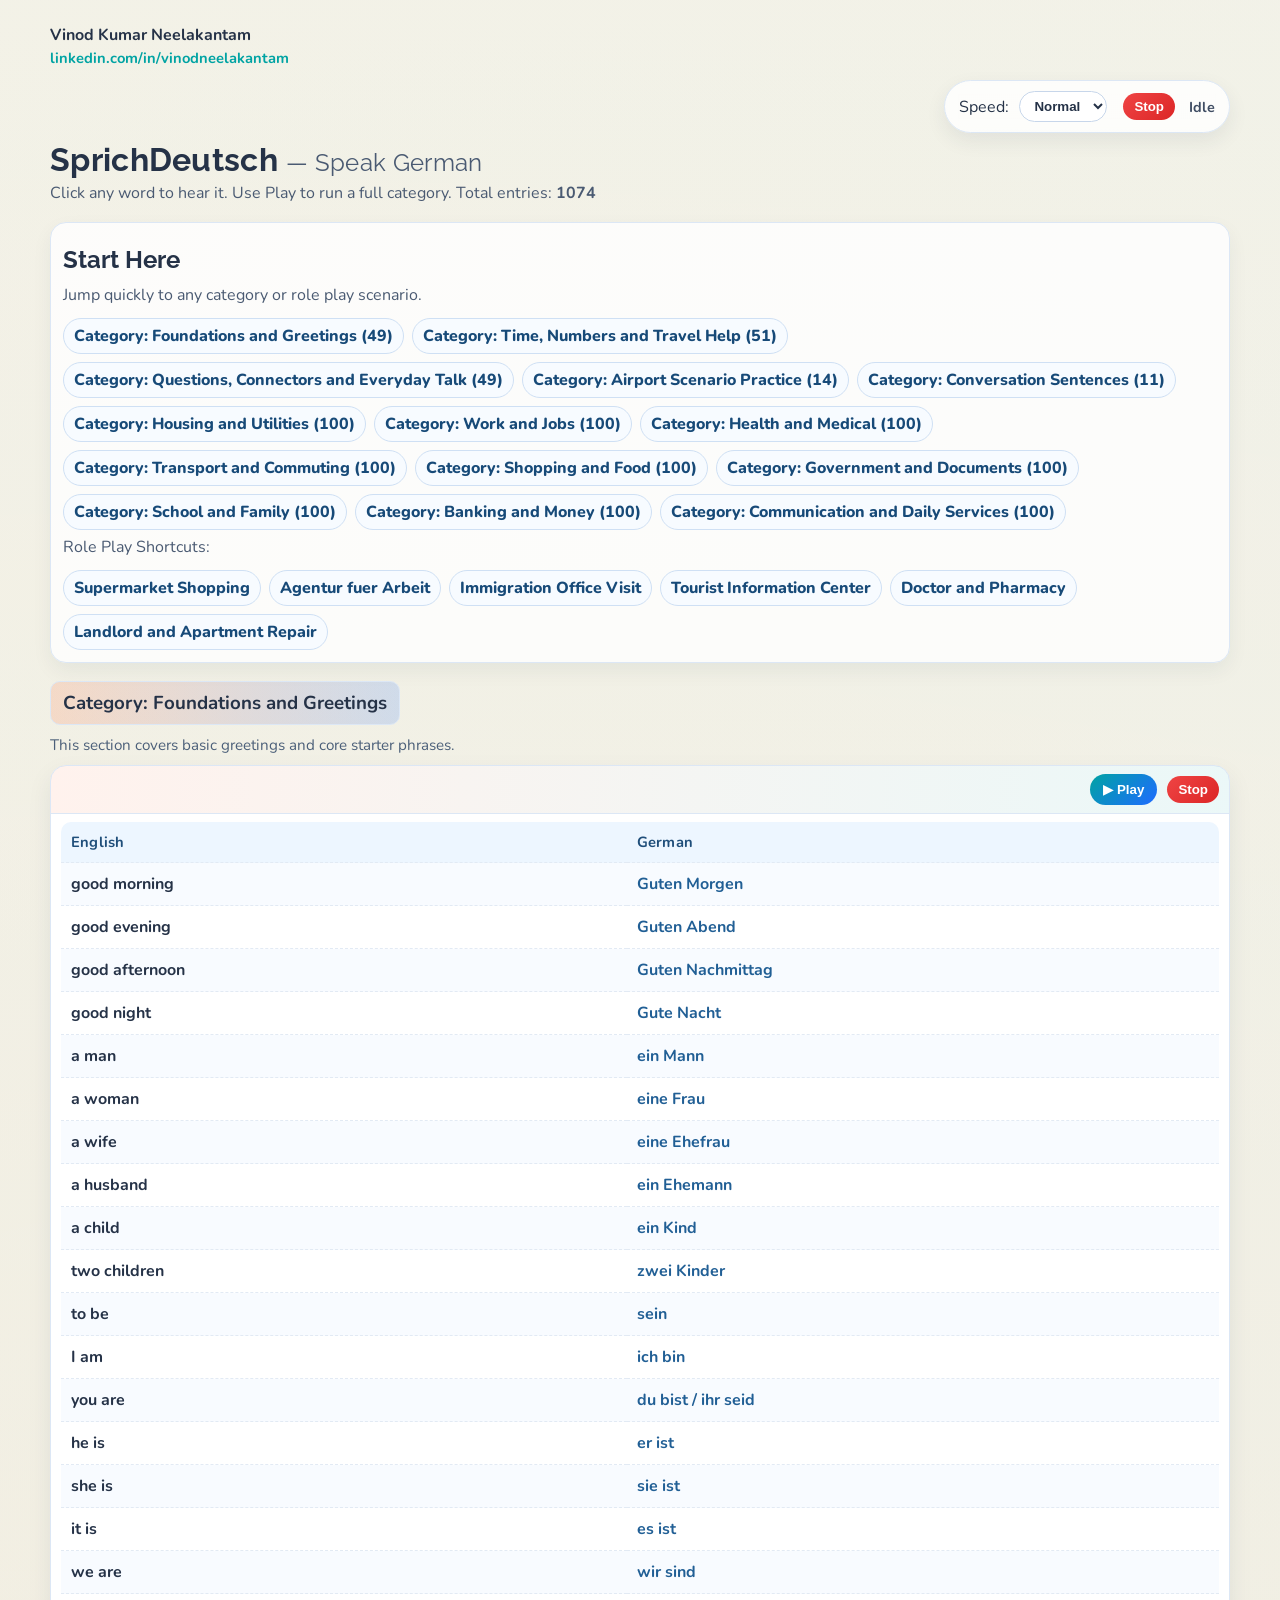
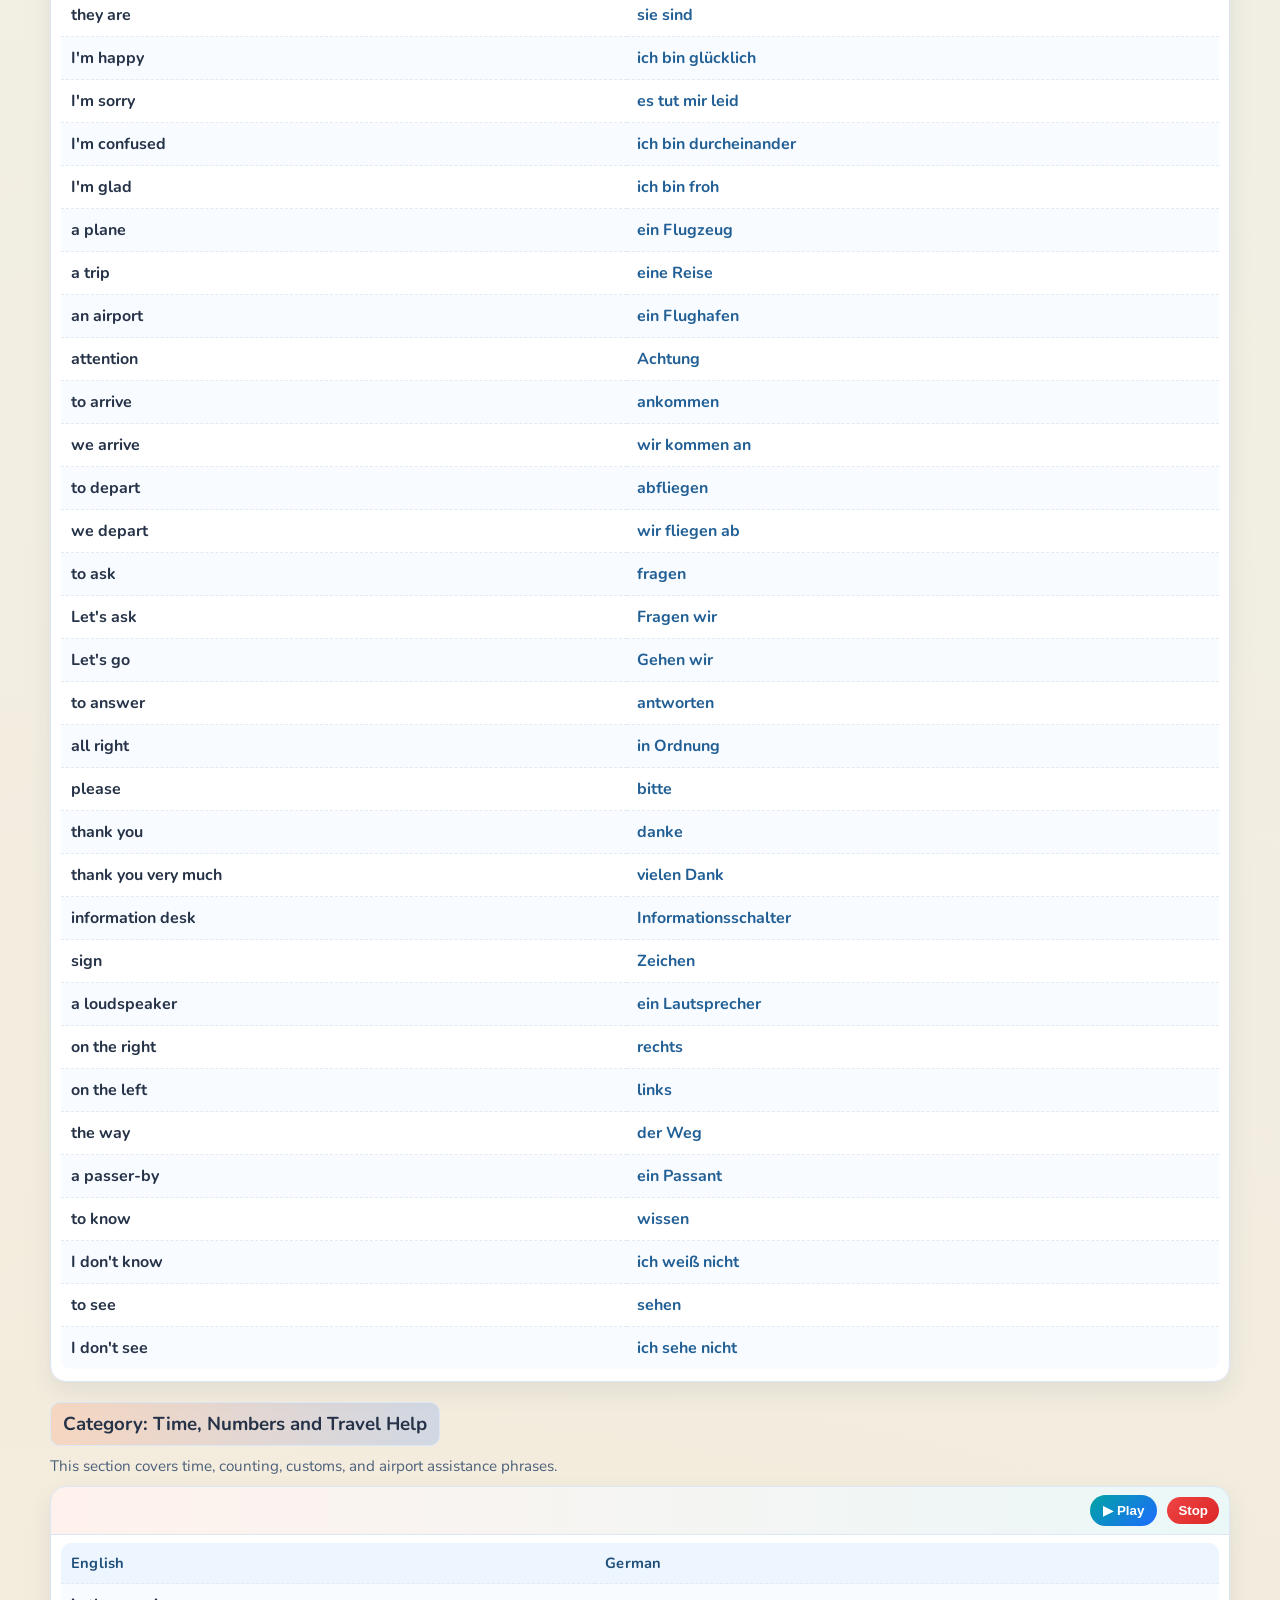
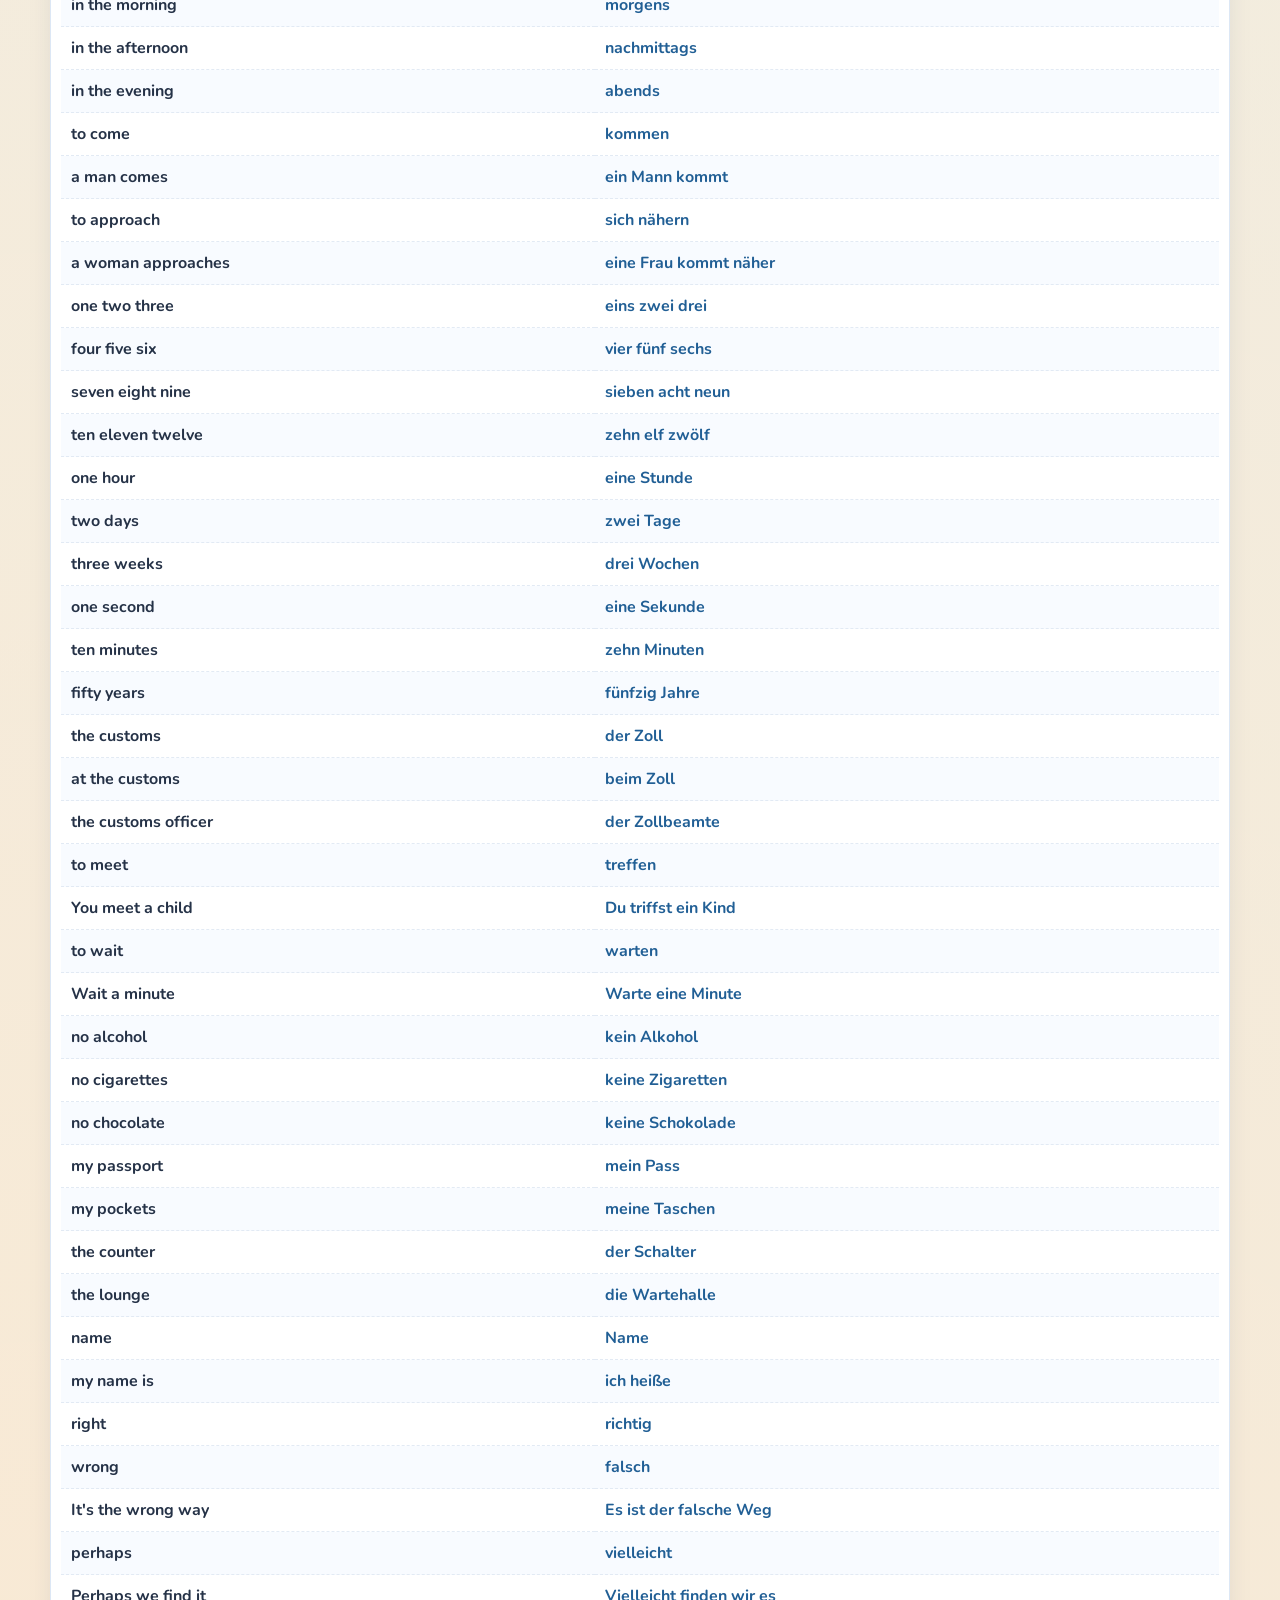
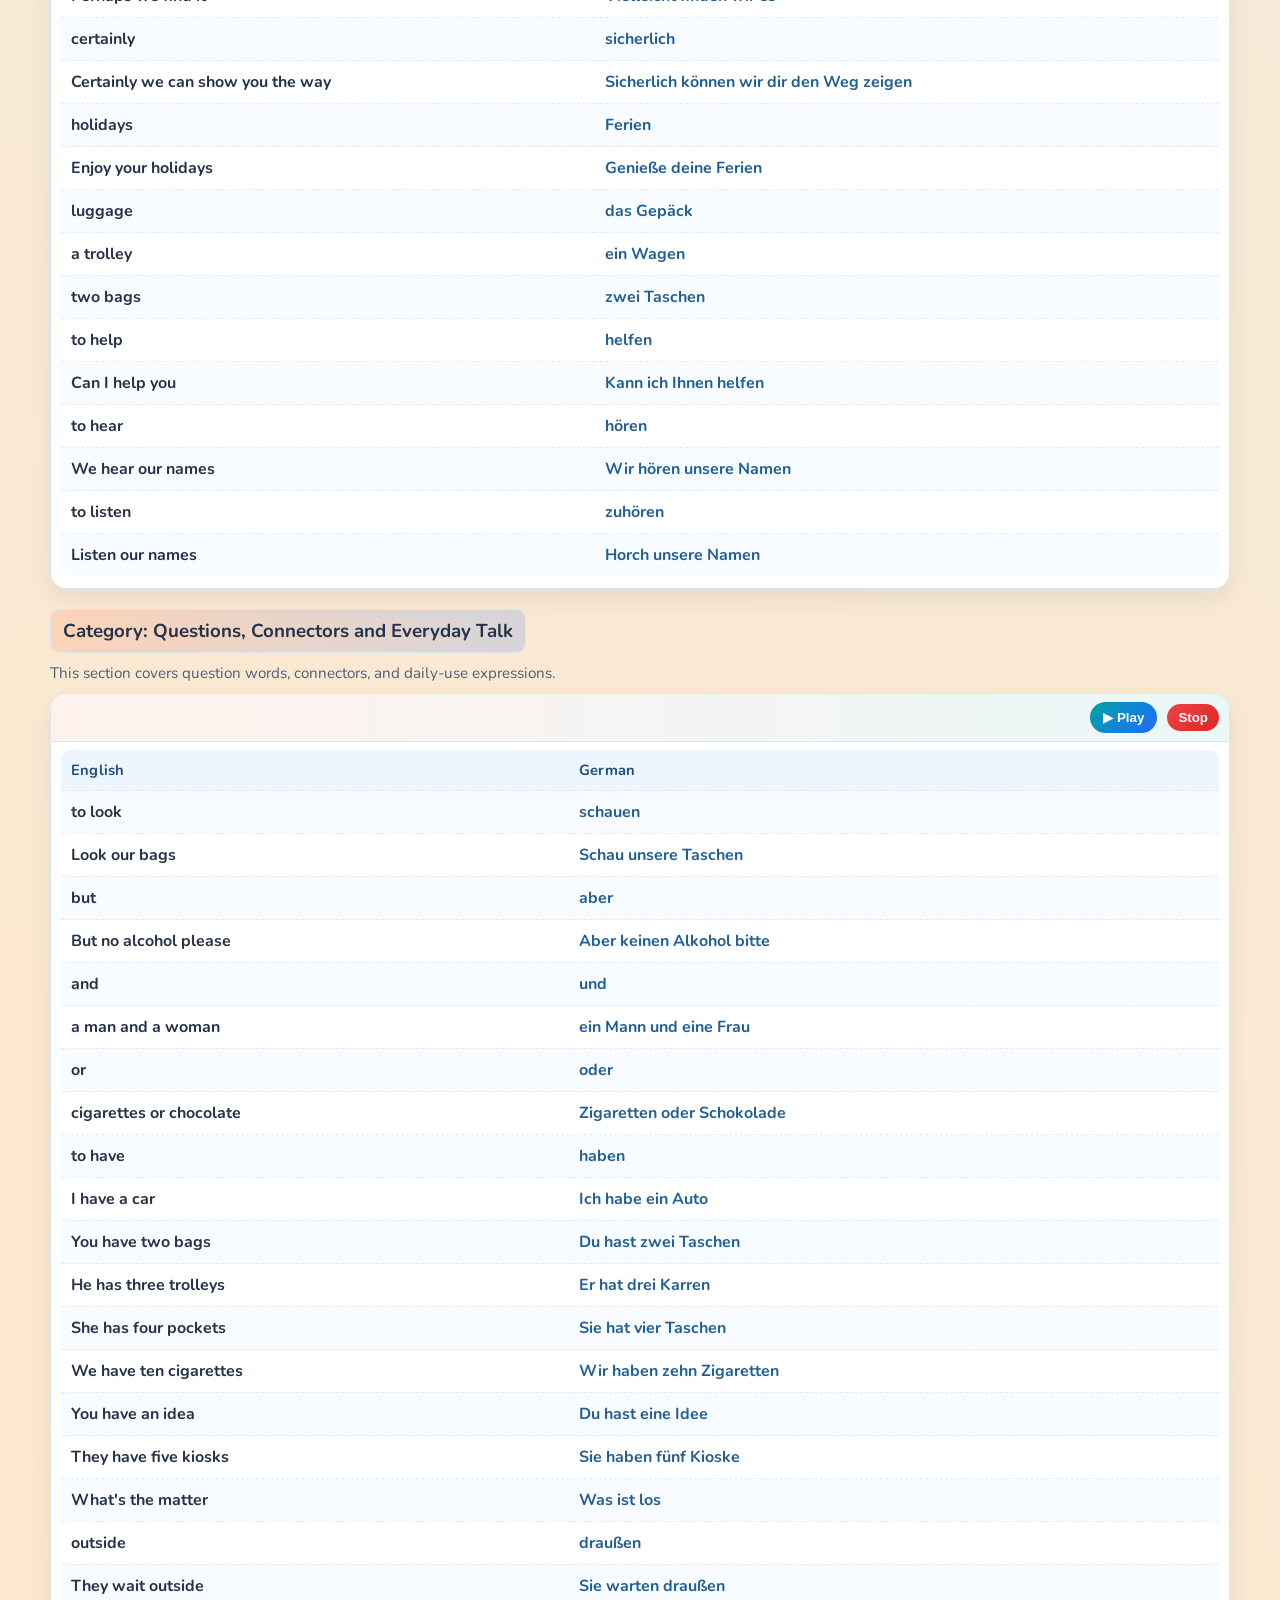
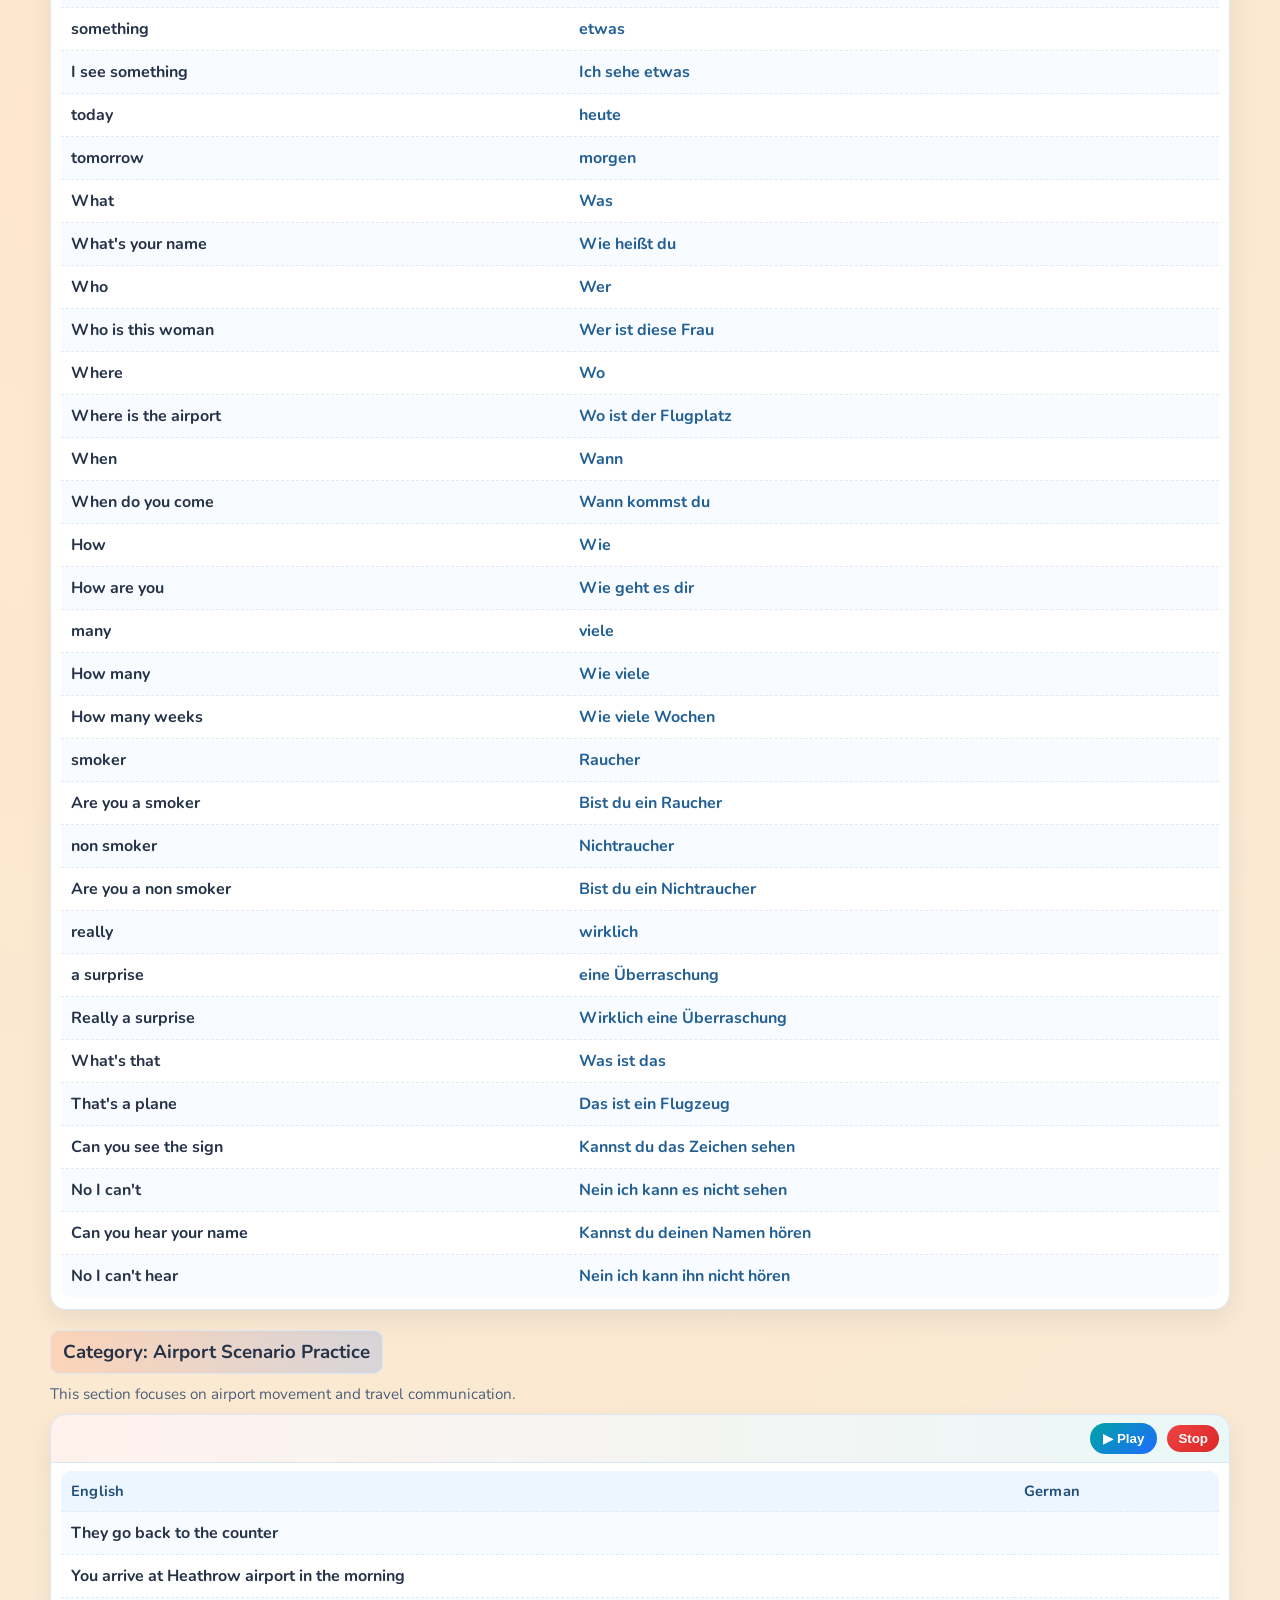
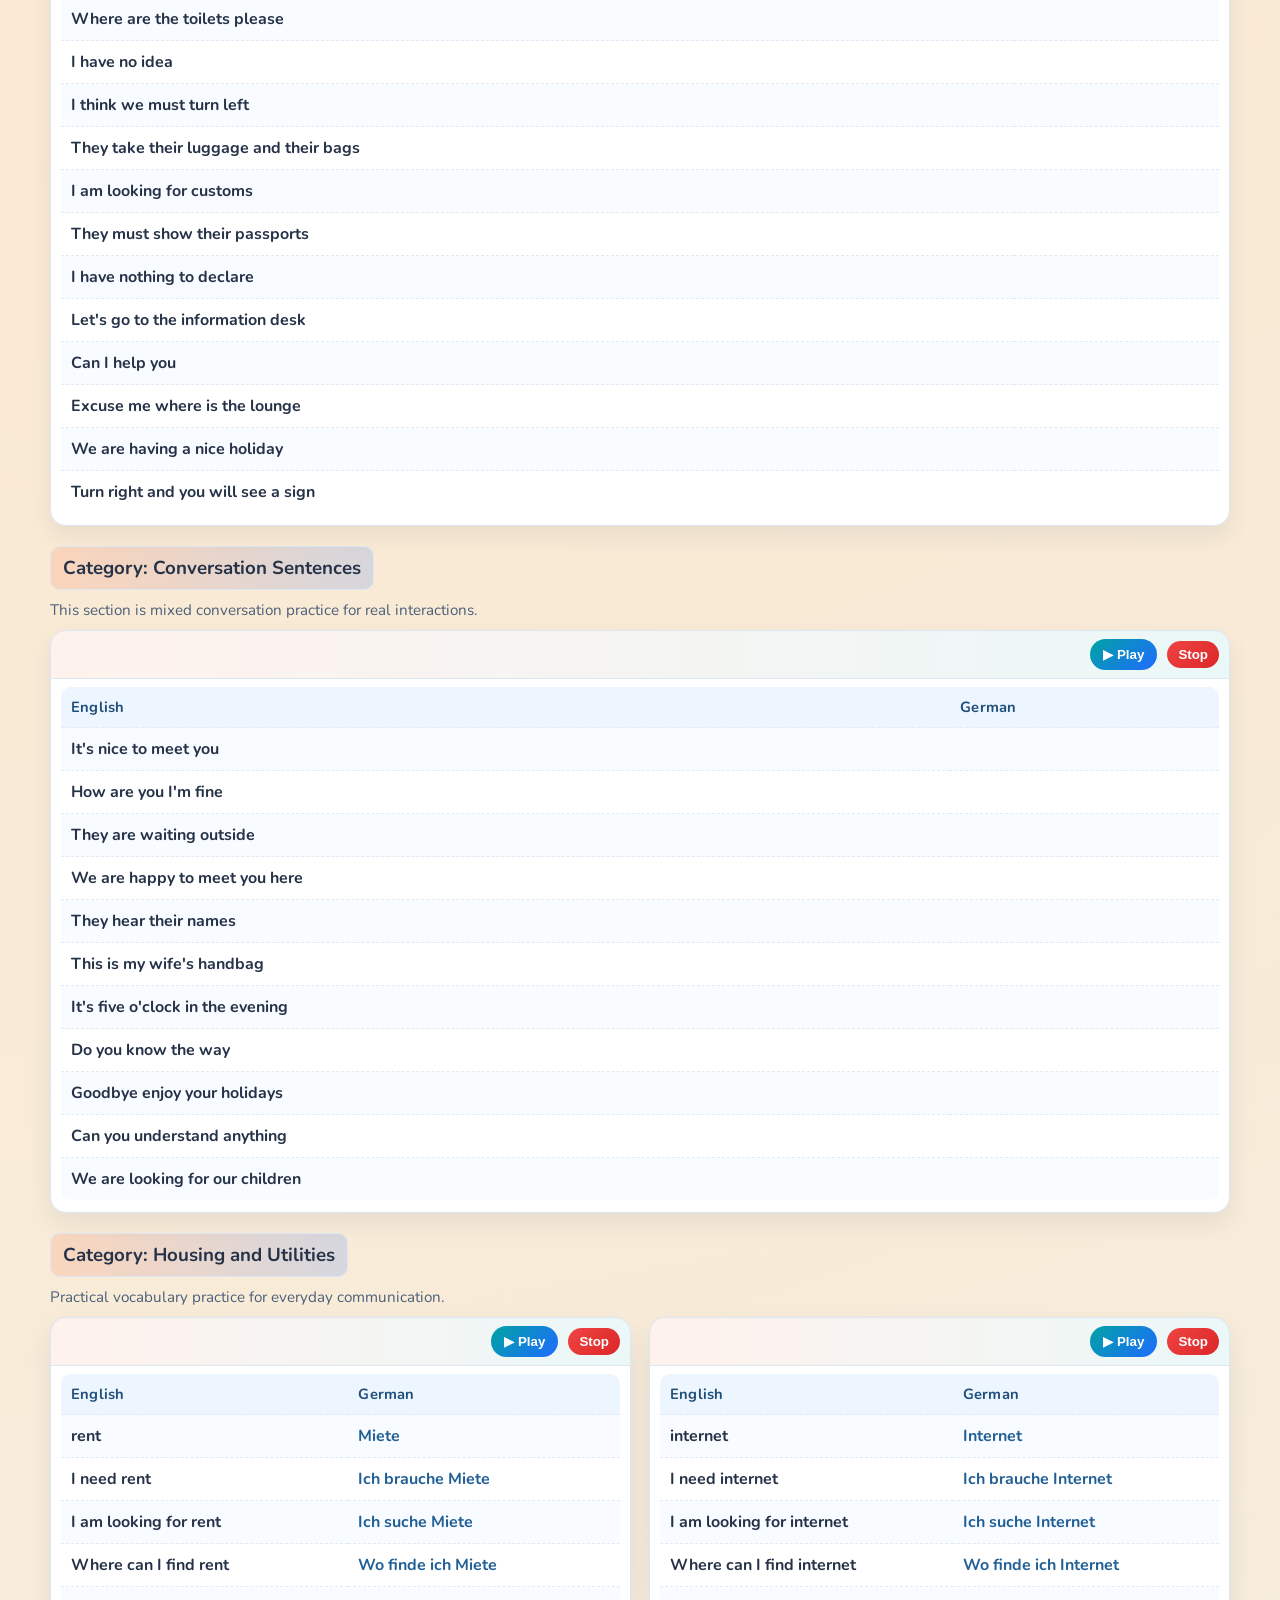
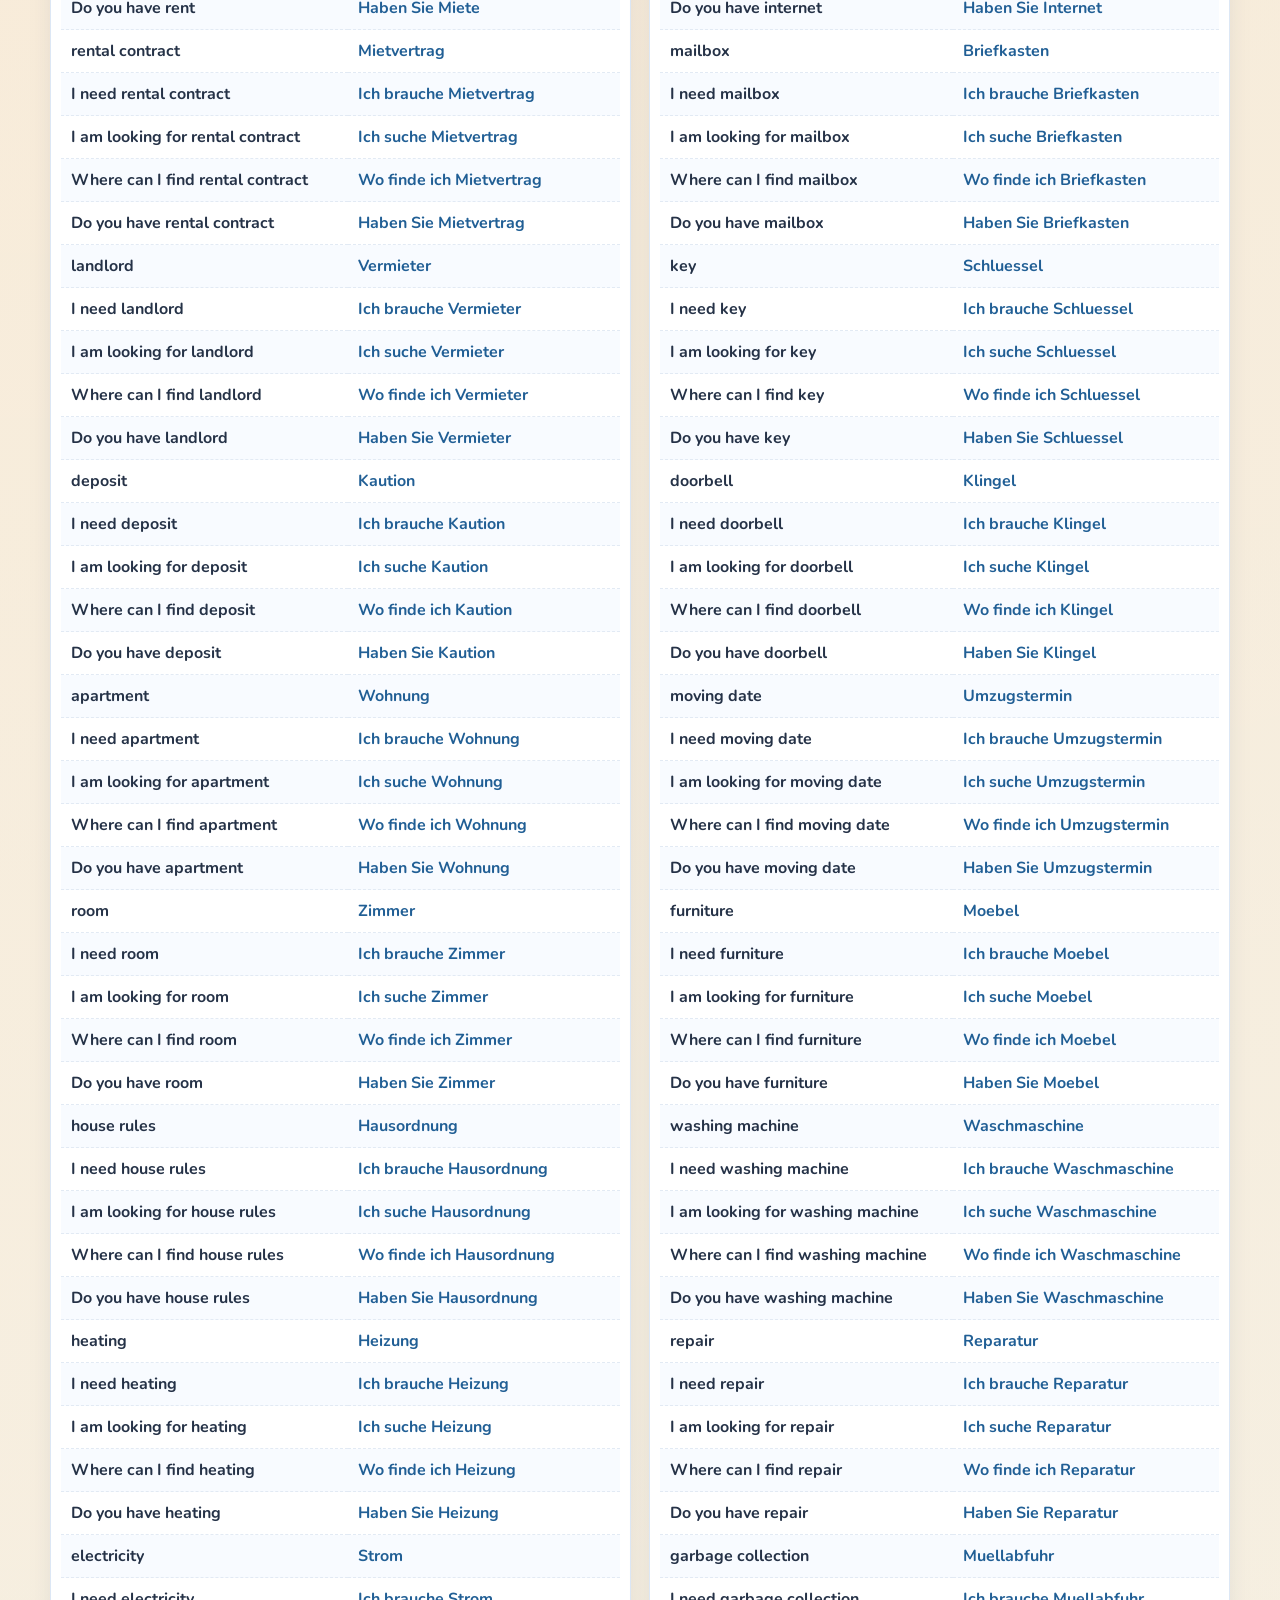
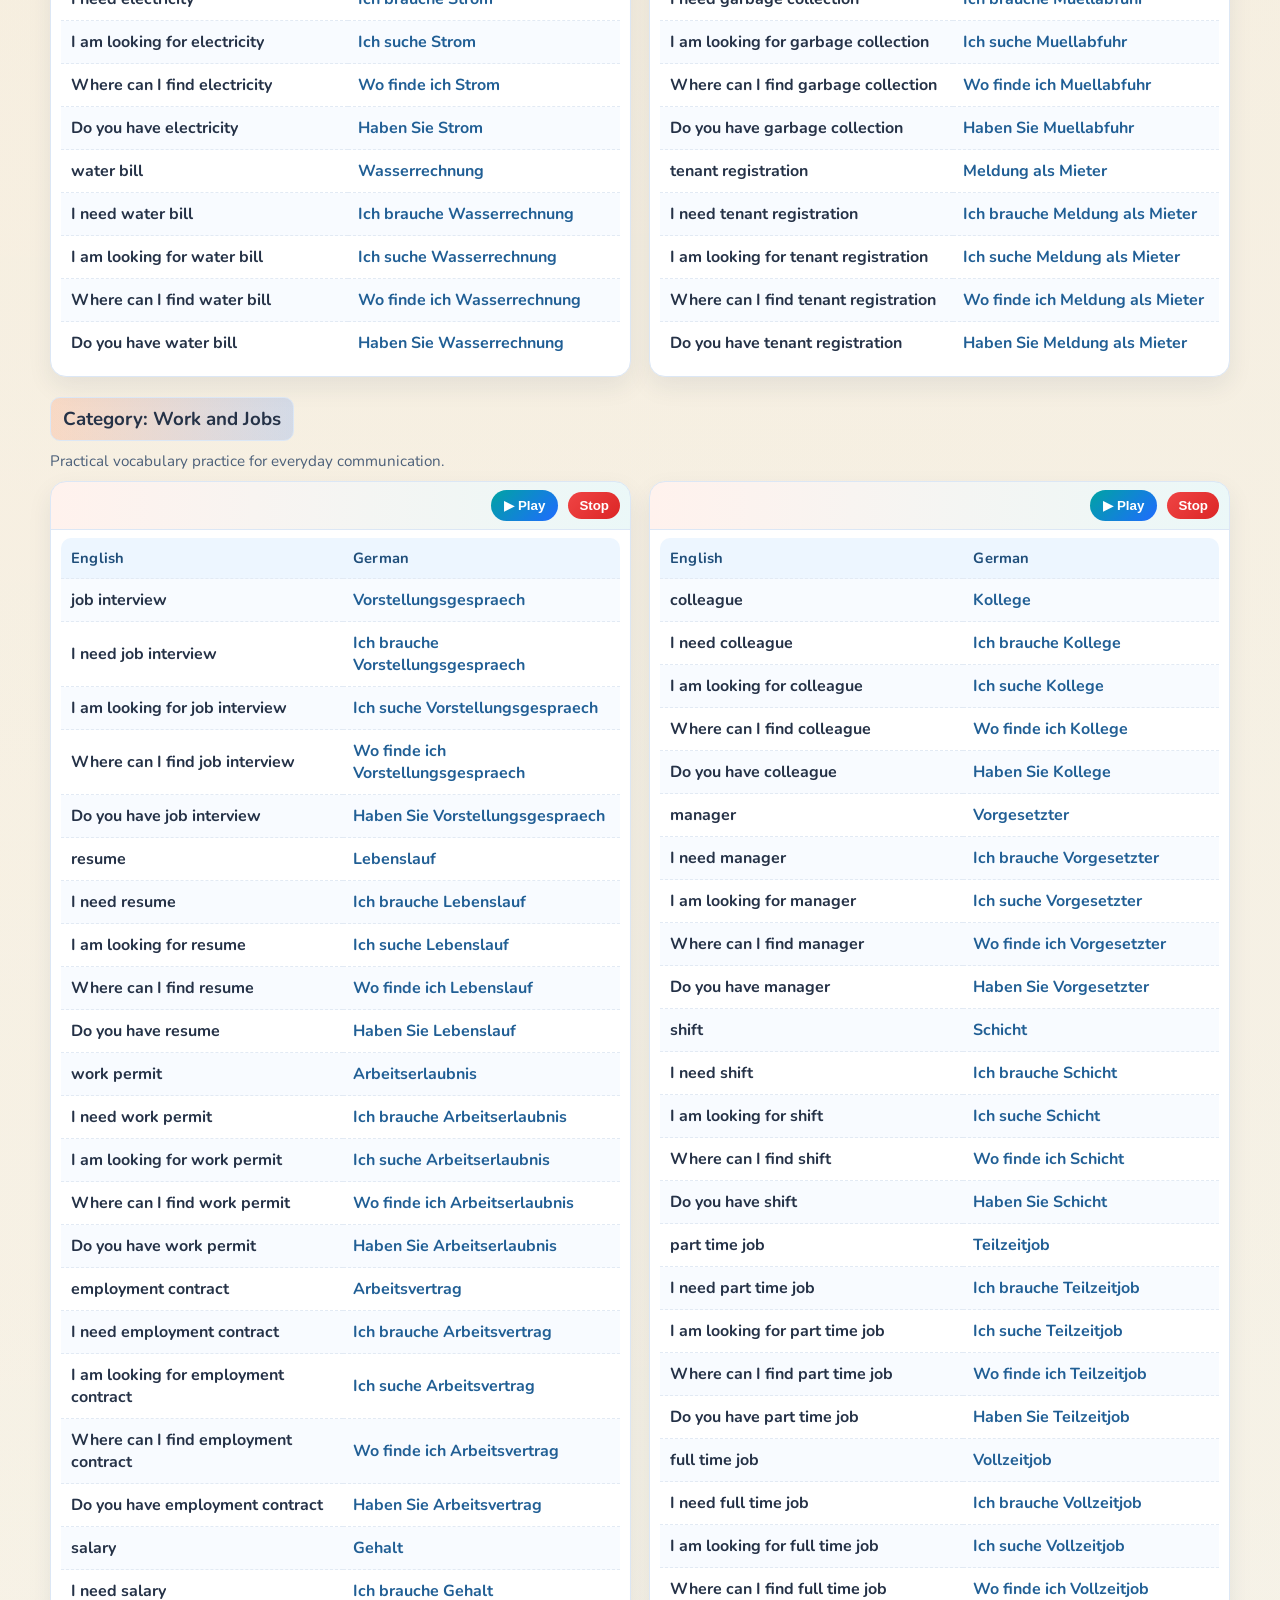
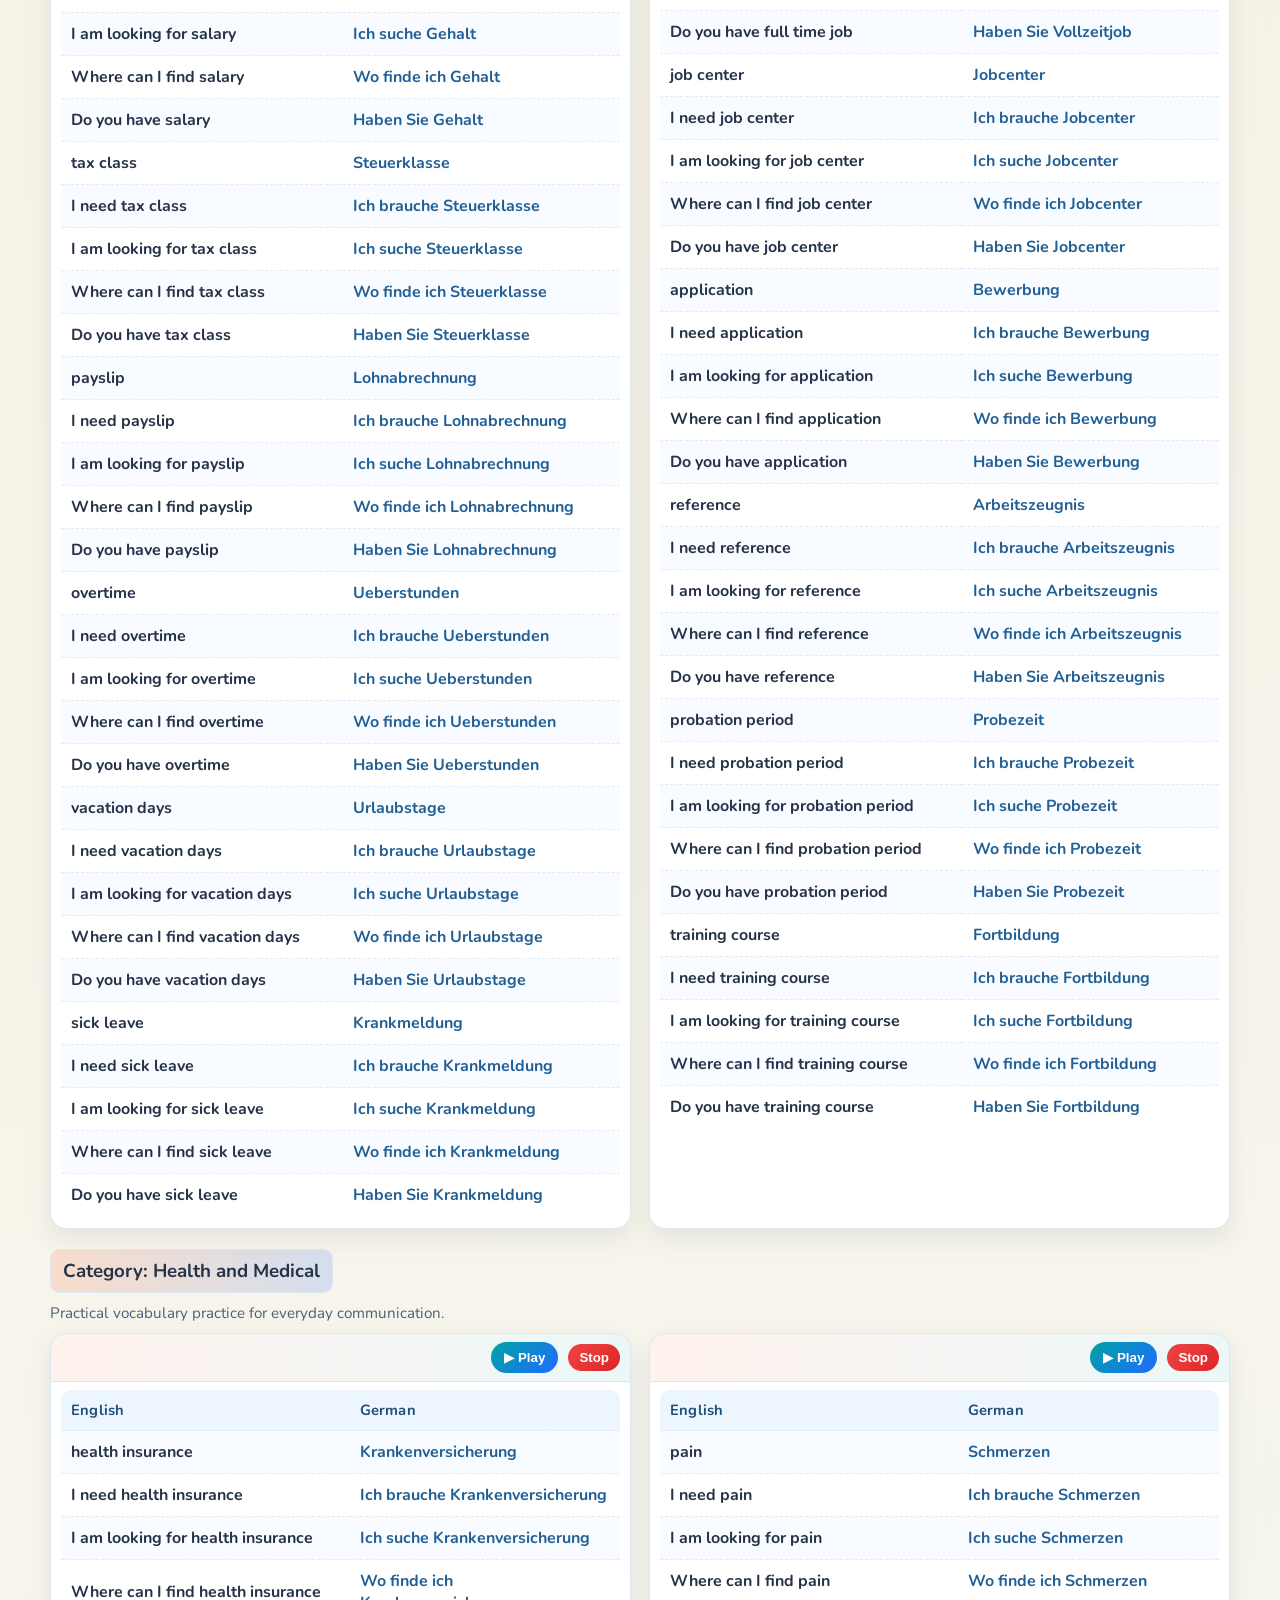
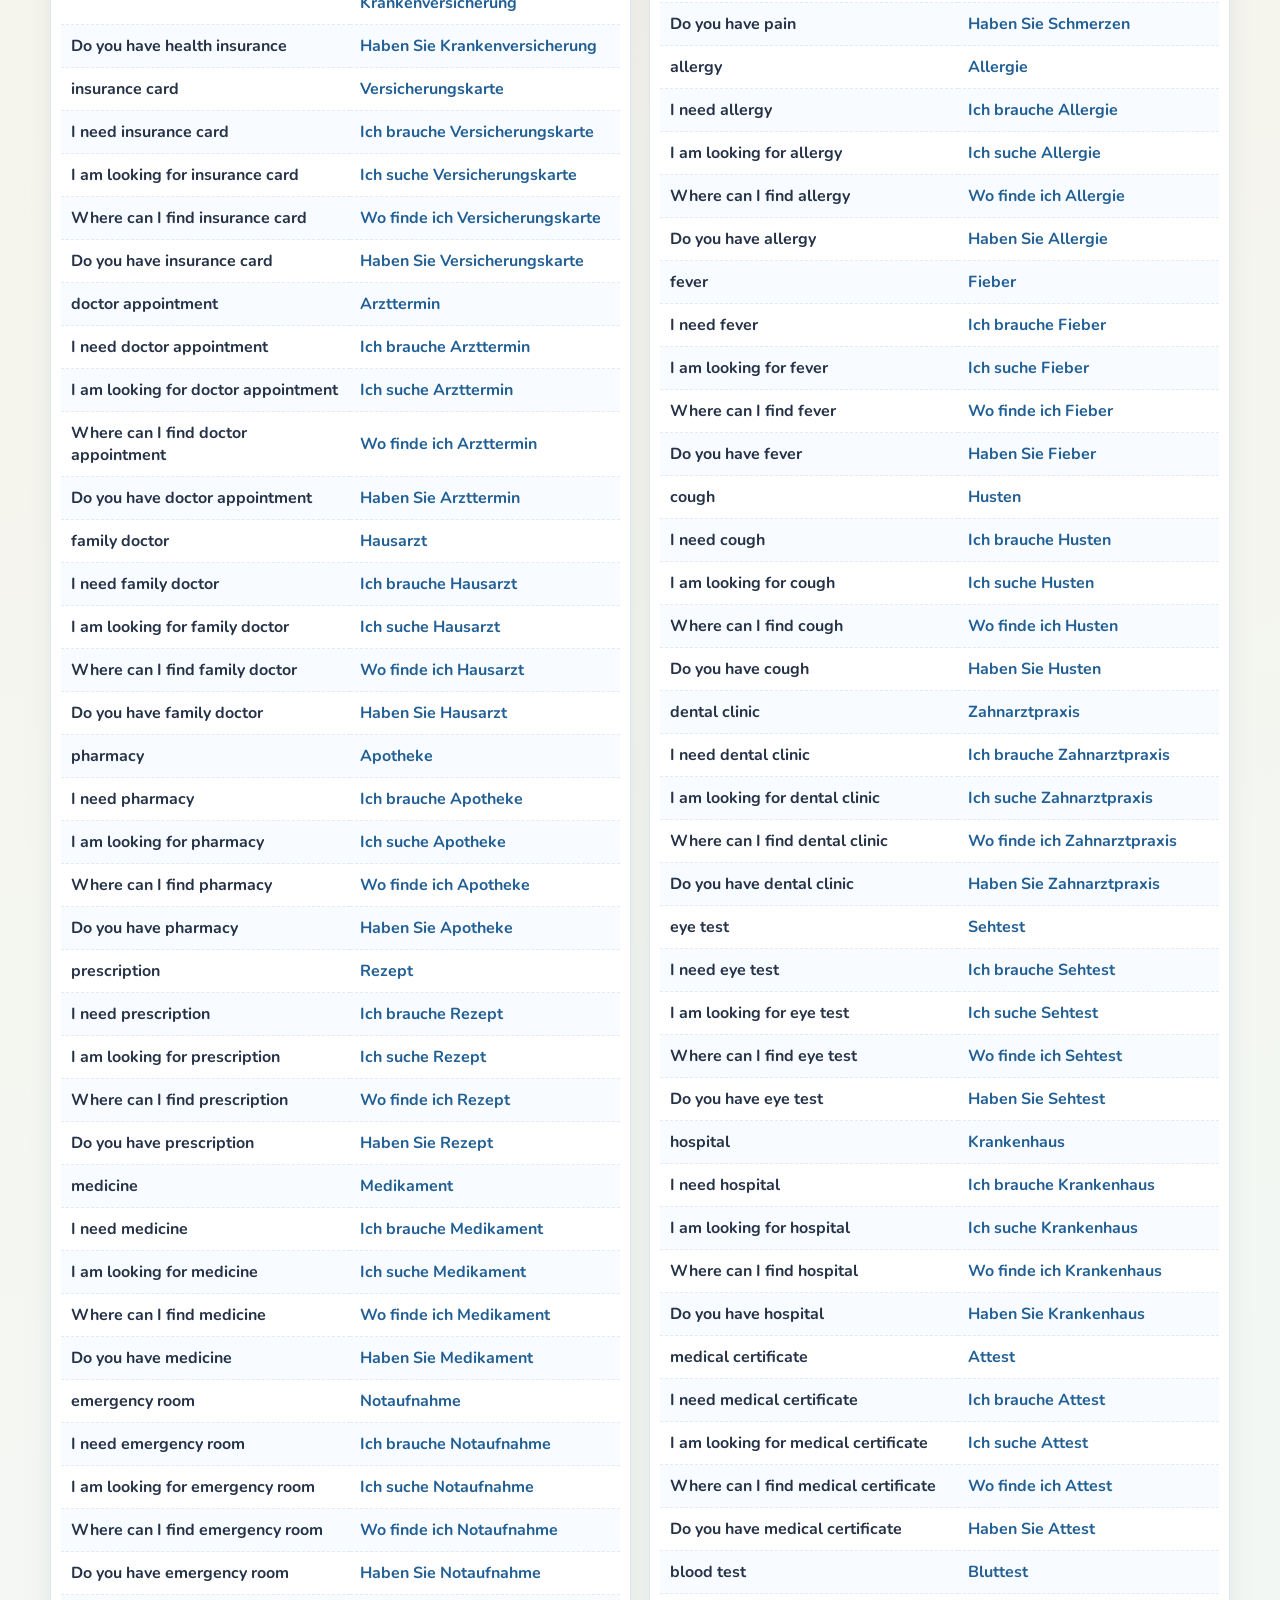
==== commit e9413507: "ui: add topic preface navigation and improve readability" ====
--- a/index.html
+++ b/index.html
@@ -30,6 +30,11 @@
     linear-gradient(135deg, var(--bg1), var(--bg2));
 }
 
+.main-shell {
+  max-width: 1180px;
+  margin: 0 auto;
+}
+
 h1 {
   margin: 8px 0 4px;
   font-family: "Raleway", "Gill Sans", sans-serif;
@@ -39,6 +44,10 @@
 .subtitle {
   margin: 0 0 18px;
   color: #4a5a72;
+}
+
+.subtitle.compact {
+  margin: 6px 0 12px;
 }
 
 .topbar {
@@ -73,6 +82,7 @@
 
 .category {
   margin-bottom: 20px;
+  scroll-margin-top: 88px;
 }
 
 .category-title {
@@ -88,6 +98,43 @@
   display: grid;
   grid-template-columns: repeat(auto-fit, minmax(320px, 1fr));
   gap: 18px;
+}
+
+.category-note {
+  margin: 0 0 10px;
+  color: #4b5f79;
+  font-size: 0.95rem;
+}
+
+.topic-preface {
+  margin: 8px 0 18px;
+  padding: 12px;
+  border: 1px solid var(--line);
+  border-radius: 16px;
+  background: rgba(255, 255, 255, 0.82);
+  box-shadow: 0 8px 20px rgba(20, 45, 75, 0.06);
+}
+
+.topic-links {
+  display: flex;
+  flex-wrap: wrap;
+  gap: 8px;
+}
+
+.jump-link {
+  display: inline-flex;
+  align-items: center;
+  text-decoration: none;
+  color: #174a78;
+  font-weight: 800;
+  border: 1px solid #cfe0f4;
+  background: #f7fbff;
+  border-radius: 999px;
+  padding: 6px 10px;
+}
+
+.jump-link:hover {
+  background: #eef7ff;
 }
 
 .lesson {
@@ -191,6 +238,7 @@
 }
 
 .vocab-table tbody tr:nth-child(odd) { background: #f8fbff; }
+.vocab-table tbody tr:hover { background: #eaf6ff; }
 
 .vocab-table tbody tr:last-child td { border-bottom: none; }
 
@@ -276,6 +324,10 @@
 
 .dialog-table tbody tr:nth-child(odd) {
   background: #f9fbff;
+}
+
+.dialog-table tbody tr:hover {
+  background: #eaf6ff;
 }
 
 @media (max-width: 700px) {
@@ -475,6 +527,8 @@
 </head>
 <body>
 
+<main class="main-shell">
+
 <div class="signature">
   <strong>Vinod Kumar Neelakantam</strong>
   <a href="https://www.linkedin.com/in/vinodneelakantam/" target="_blank" rel="noopener">linkedin.com/in/vinodneelakantam</a>
@@ -493,8 +547,17 @@
 
 <h1>SprichDeutsch <span style="font-weight:400;font-size:0.75em;color:#4a5a72;">— Speak German</span></h1>
 <p class="subtitle">Click any word to hear it. Use Play to run a full category. Total entries: <strong id="totalCount">0</strong></p>
+
+<section class="topic-preface">
+  <h2 class="section-title">Start Here</h2>
+  <p class="subtitle compact">Jump quickly to any category or role play scenario.</p>
+  <div id="topicPrefaceLinks" class="topic-links"></div>
+  <p class="subtitle compact">Role Play Shortcuts:</p>
+  <div id="rolePlayPrefaceLinks" class="topic-links"></div>
+</section>
+
 <div id="lessonsContainer"></div>
-<h2 class="section-title">Role Play Scenarios</h2>
+<h2 id="role-play-scenarios" class="section-title">Role Play Scenarios</h2>
 <p class="subtitle">Play practical conversations for daily immigrant and tourist situations.</p>
 <div id="rolePlayContainer" class="scenario-grid"></div>
 
@@ -936,7 +999,10 @@
 
 <script>
 const container = document.getElementById('lessonsContainer');
+const topicPrefaceLinks = document.getElementById('topicPrefaceLinks');
+const rolePlayPrefaceLinks = document.getElementById('rolePlayPrefaceLinks');
 const esc = (s) => String(s).replace(/\\/g, '\\\\').replace(/'/g, "\\'");
+const slugify = (s) => String(s).toLowerCase().replace(/[^a-z0-9]+/g, '-').replace(/^-|-$/g, '');
 const lessonCategories = [
   {
     title: 'Category: Foundations and Greetings',
@@ -1116,9 +1182,18 @@
     .join('');
 
   if(cards){
+    const sectionId = `cat-${slugify(section.title)}`;
+    const sectionCount = section.lessons
+      .filter(name => lessons[name])
+      .reduce((sum, lessonName) => sum + lessons[lessonName].length, 0);
+    const sectionNote = categoryDescriptions[section.title] || 'Practical vocabulary practice for everyday communication.';
+
+    topicPrefaceLinks.innerHTML += `<a class="jump-link" href="#${sectionId}">${section.title} (${sectionCount})</a>`;
+
     container.innerHTML += `
-    <section class="category">
+    <section id="${sectionId}" class="category">
       <h3 class="category-title">${section.title}</h3>
+      <p class="category-note">${sectionNote}</p>
       <div class="category-grid">${cards}</div>
     </section>`;
   }
@@ -1135,6 +1210,9 @@
 
 const rolePlayContainer = document.getElementById('rolePlayContainer');
 rolePlayScenarios.forEach((scenario, index) => {
+  const scenarioId = `scenario-${slugify(scenario.title)}`;
+  rolePlayPrefaceLinks.innerHTML += `<a class="jump-link" href="#${scenarioId}">${scenario.title}</a>`;
+
   const rows = scenario.lines.map((line) => {
     const en = line[0] || '';
     const de = line[1] || '';
@@ -1144,7 +1222,7 @@
   }).join('');
 
   rolePlayContainer.innerHTML += `
-  <article class="scenario-card">
+  <article id="${scenarioId}" class="scenario-card">
     <div class="scenario-head">
       <h3>${scenario.title}</h3>
       <div>
@@ -1168,5 +1246,7 @@
 });
 </script>
 
+</main>
+
 </body>
 </html>
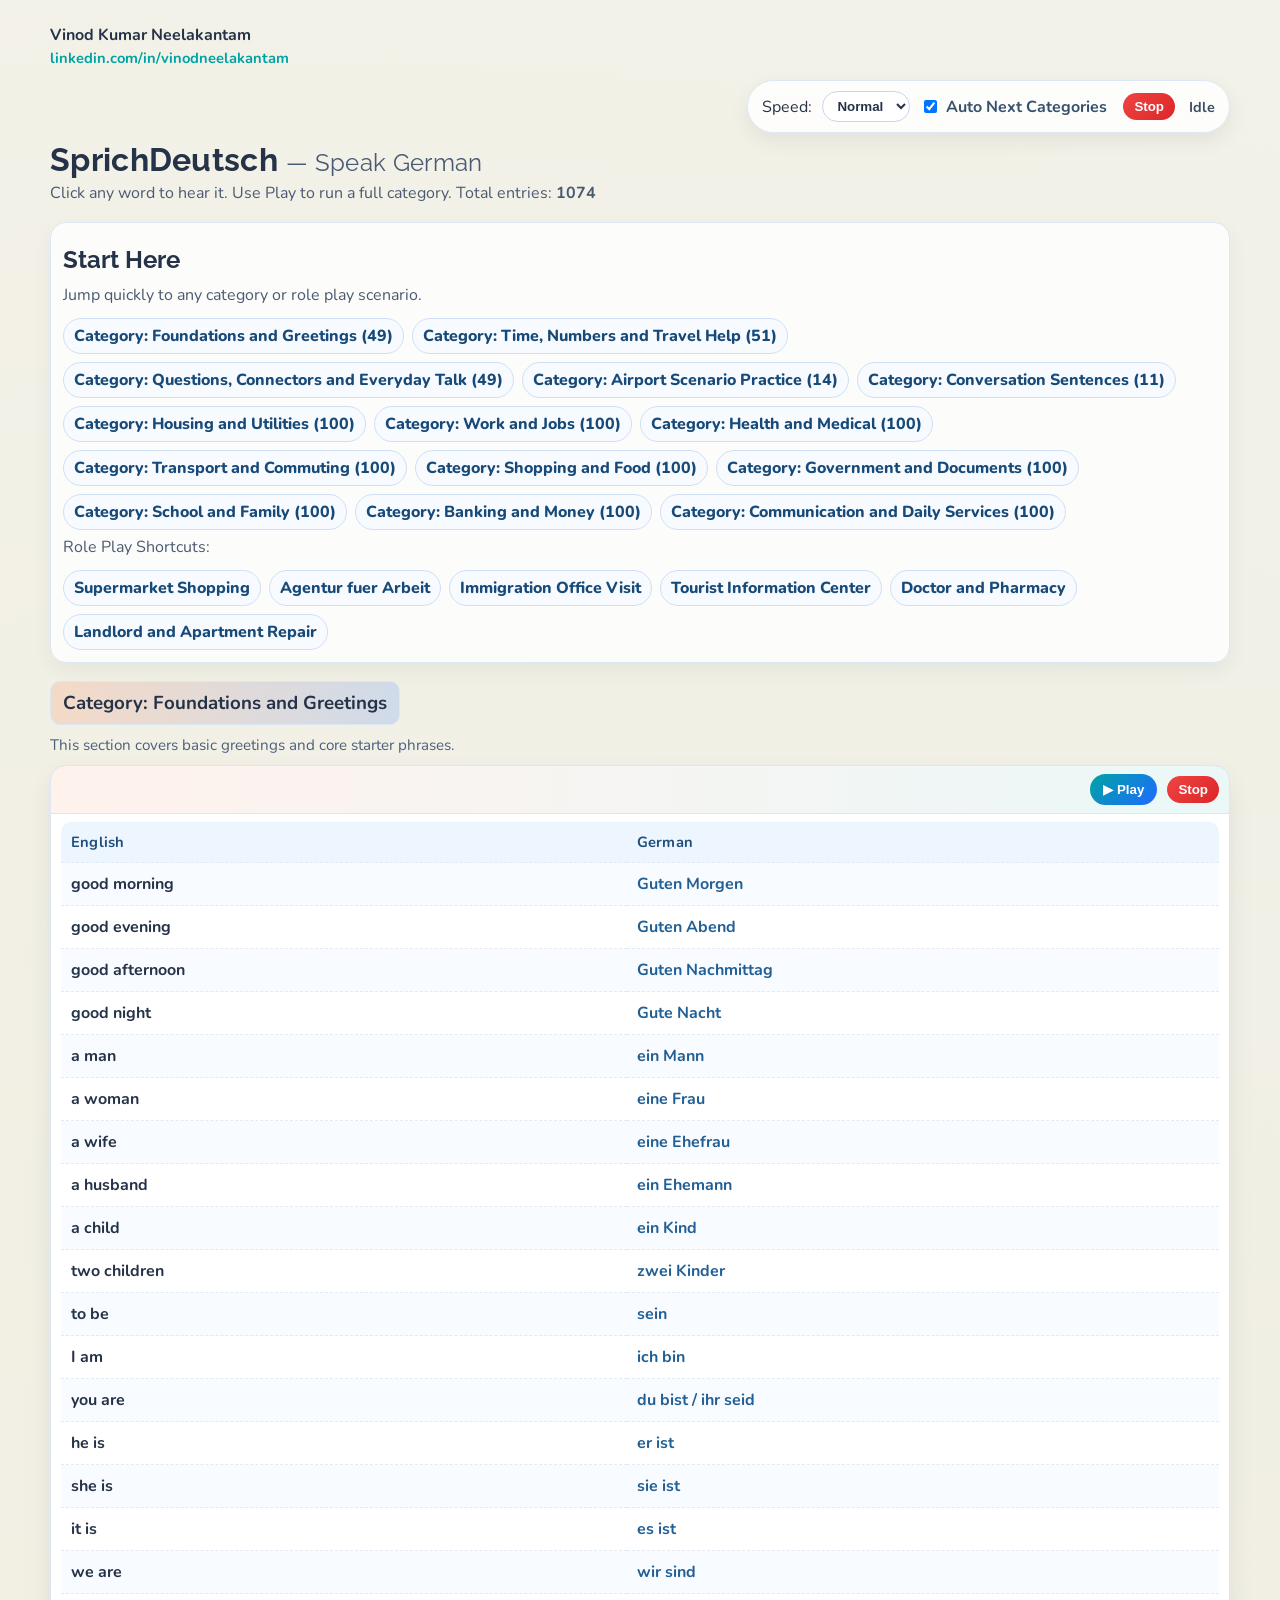
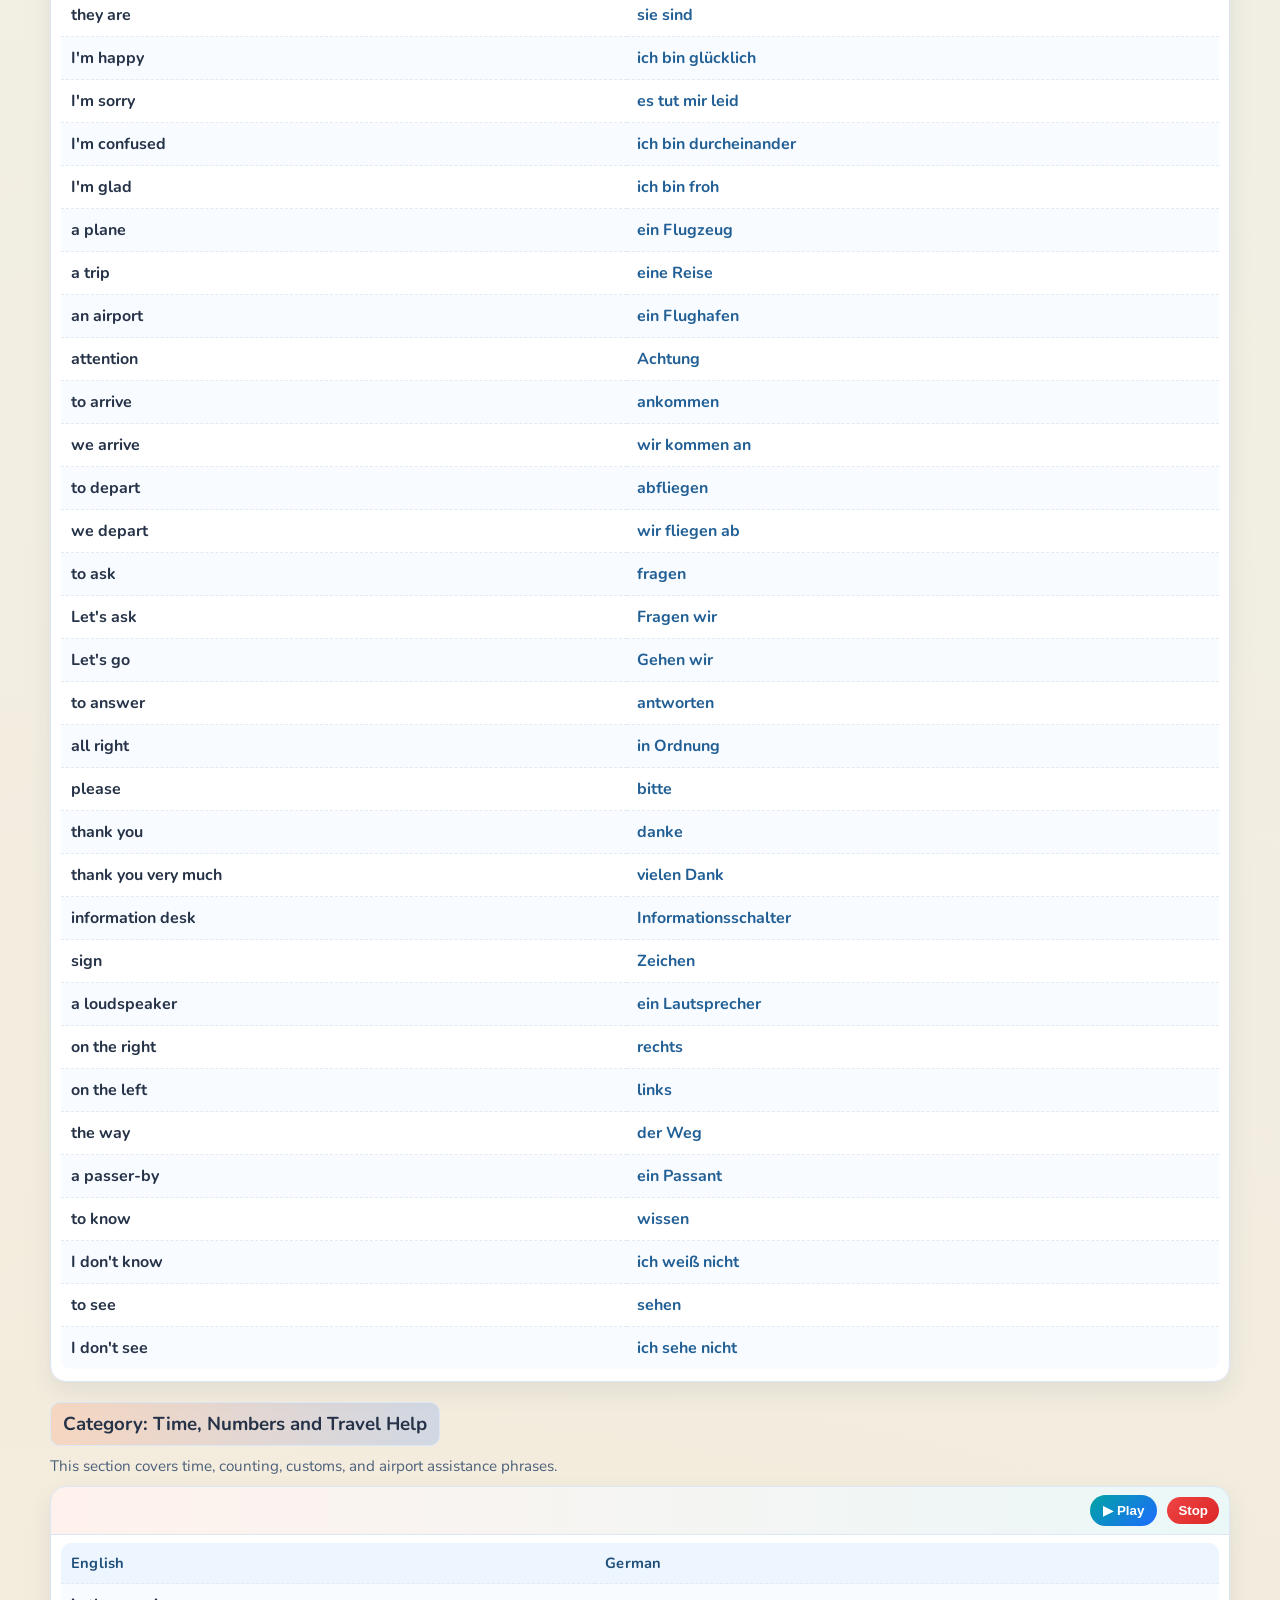
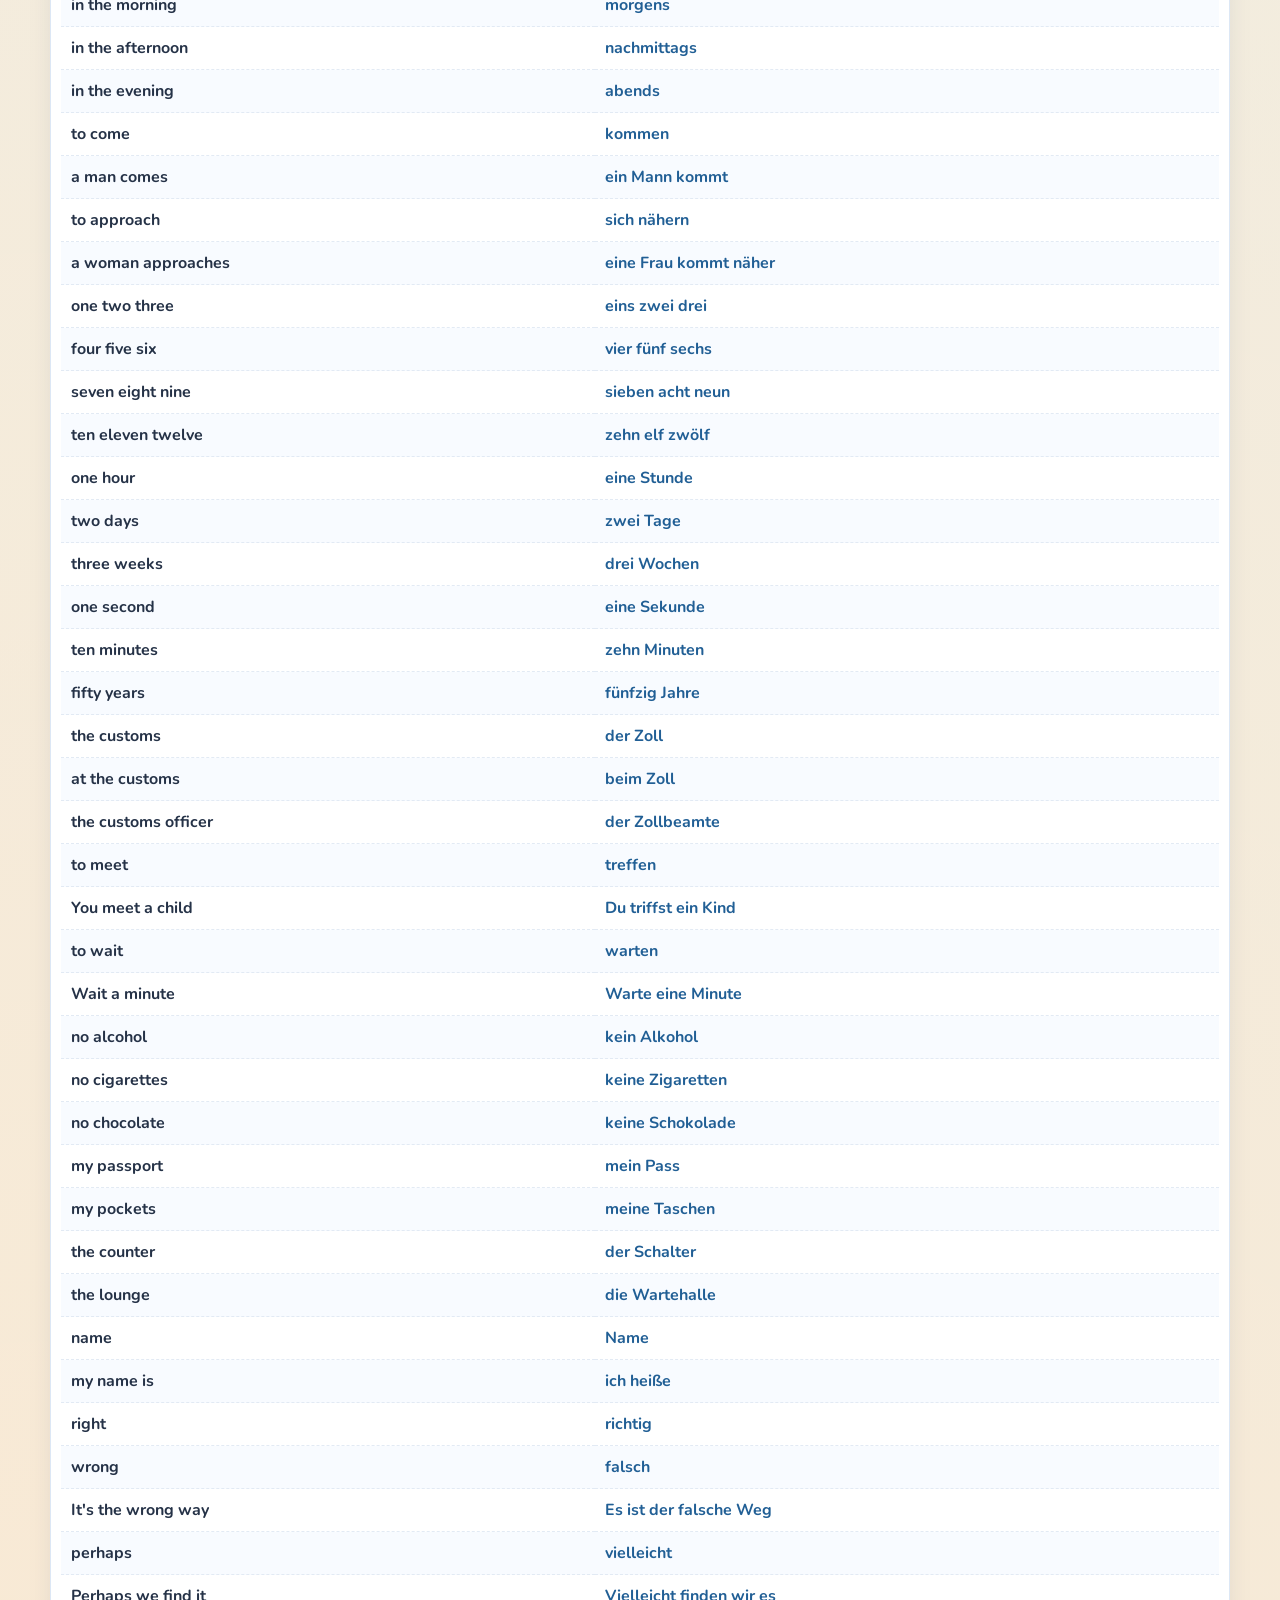
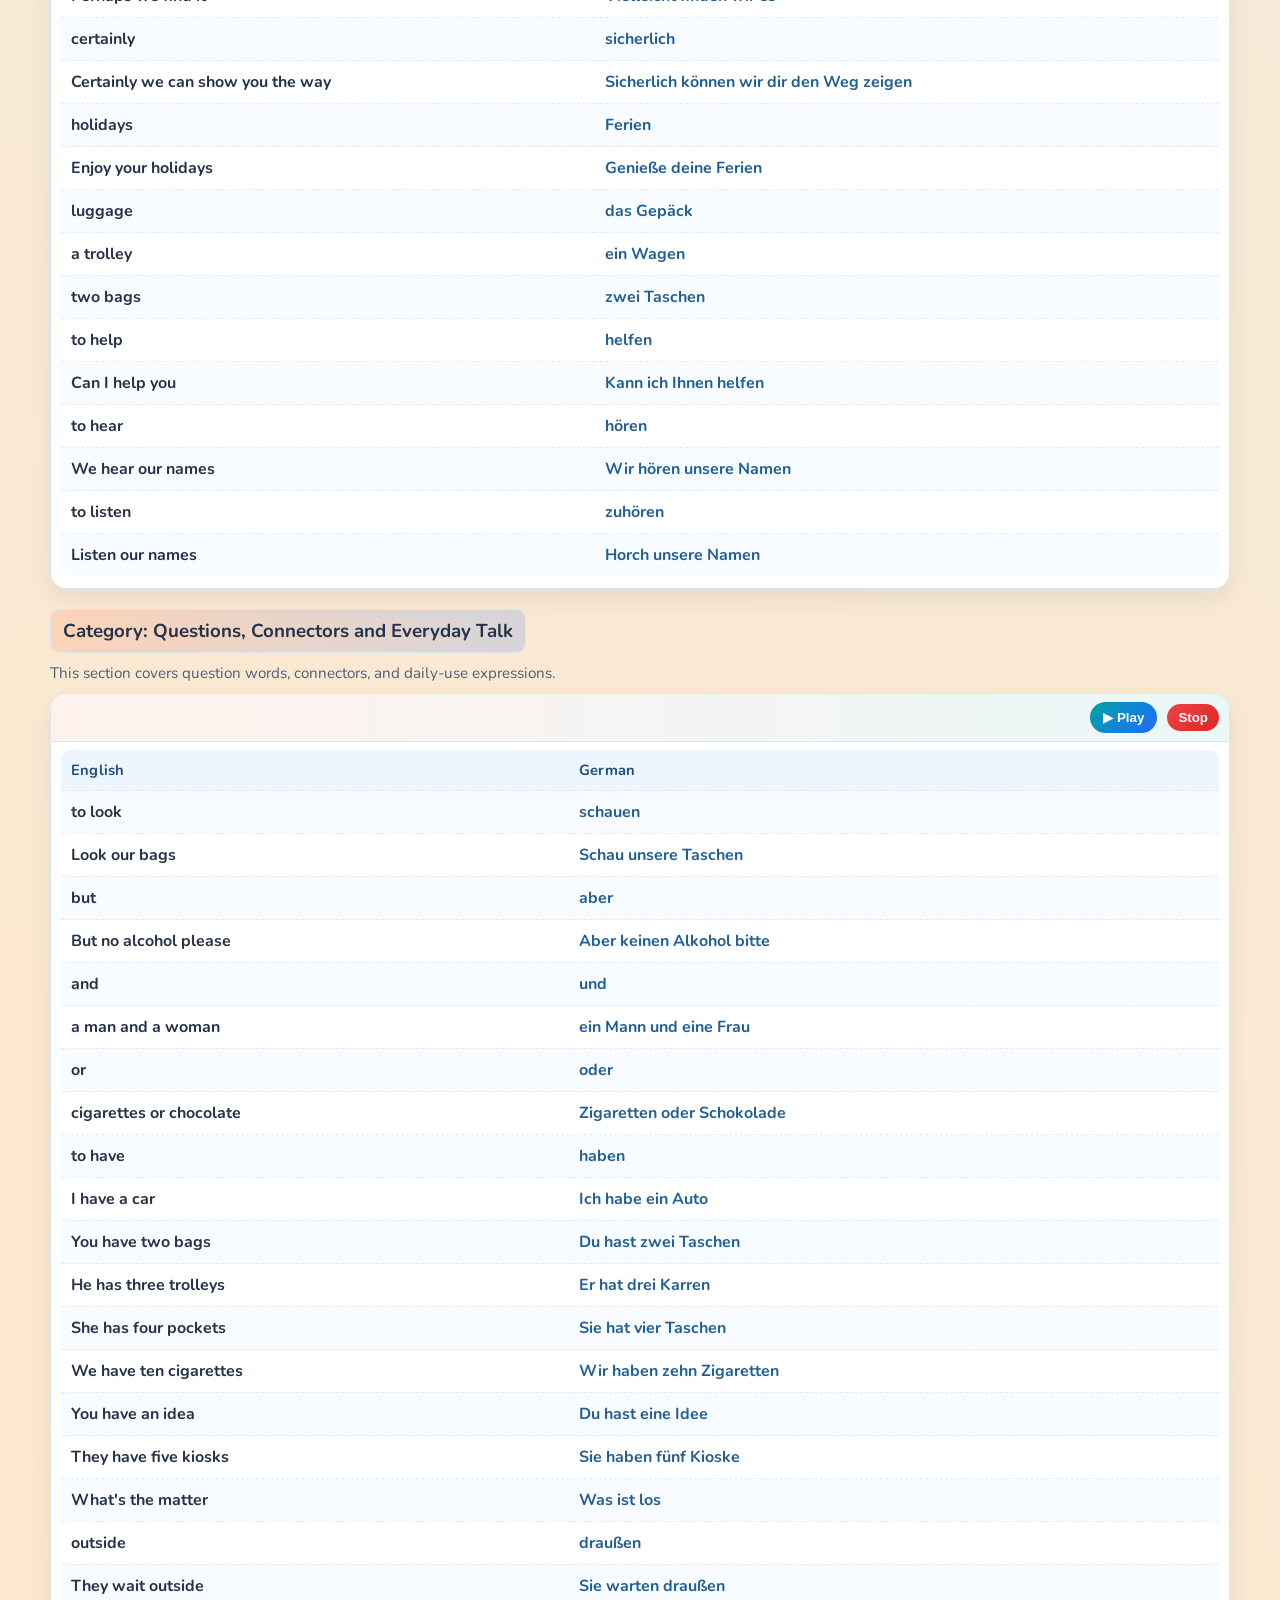
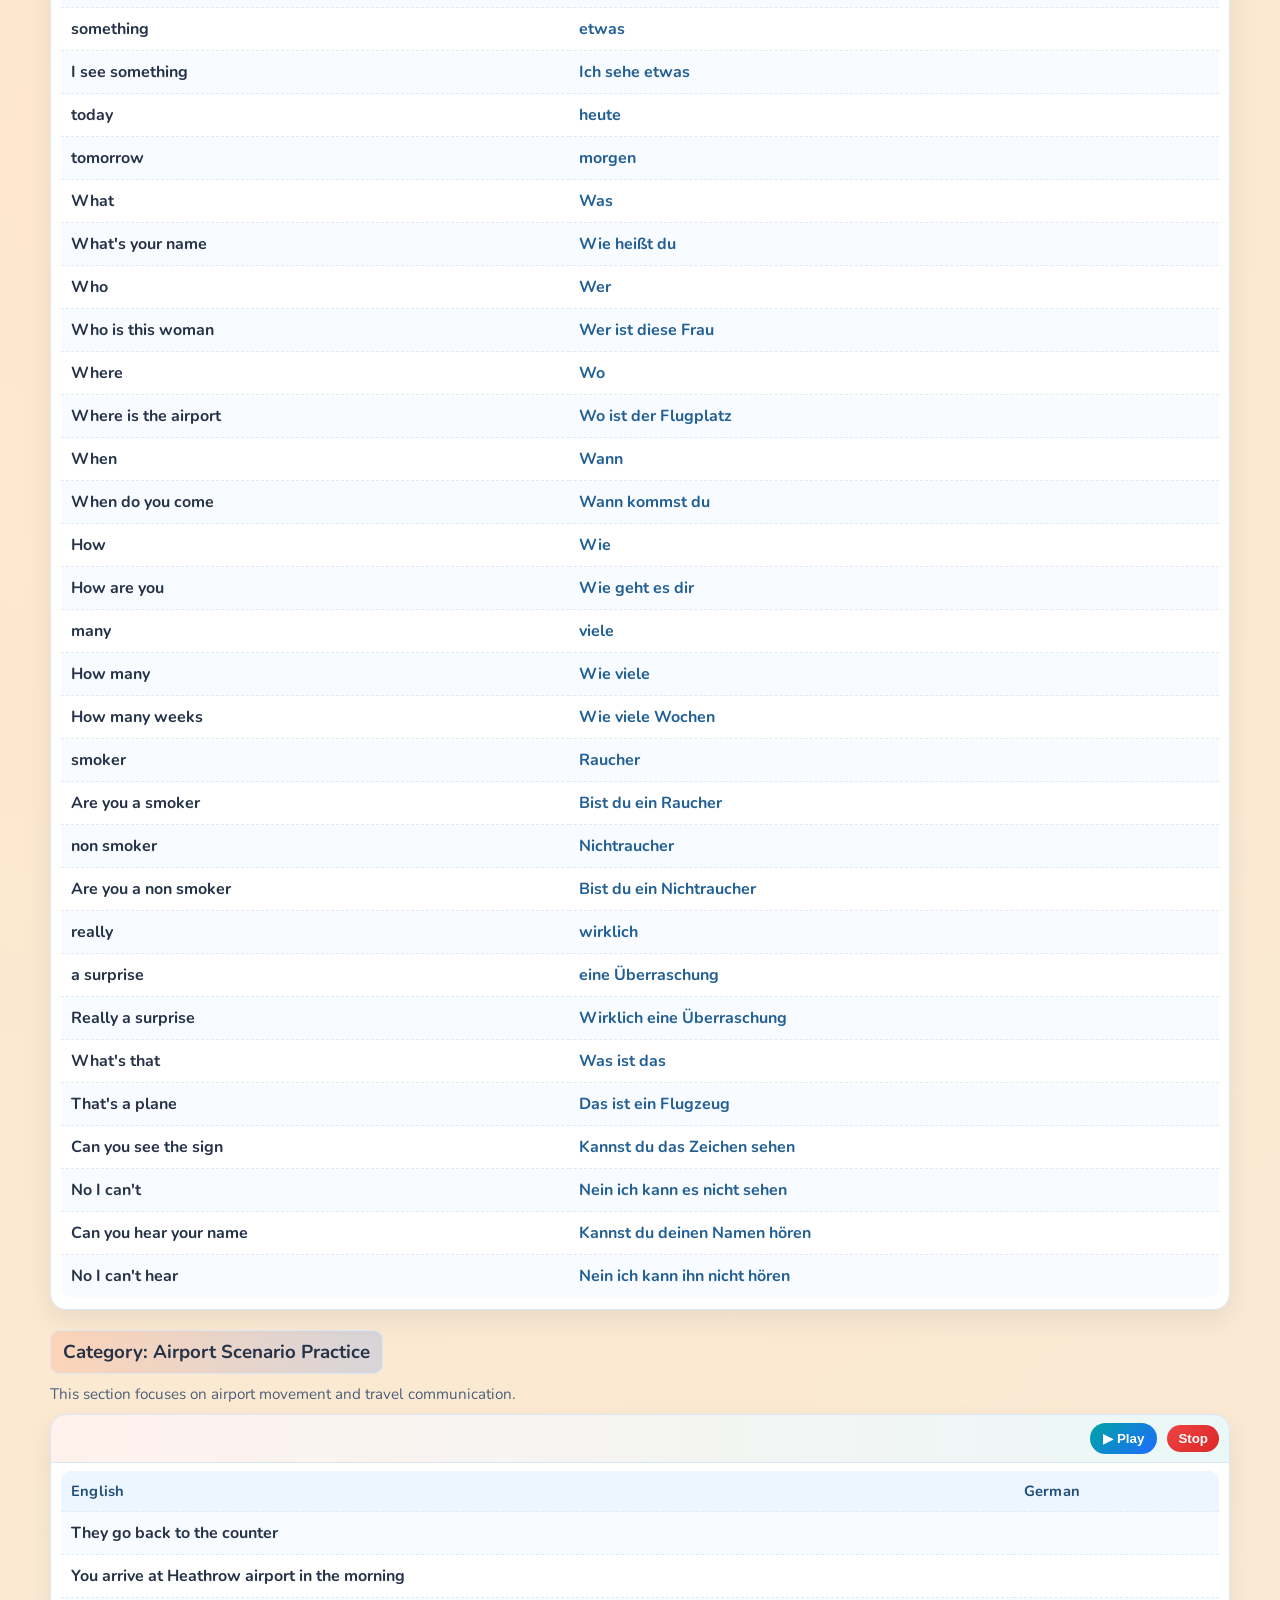
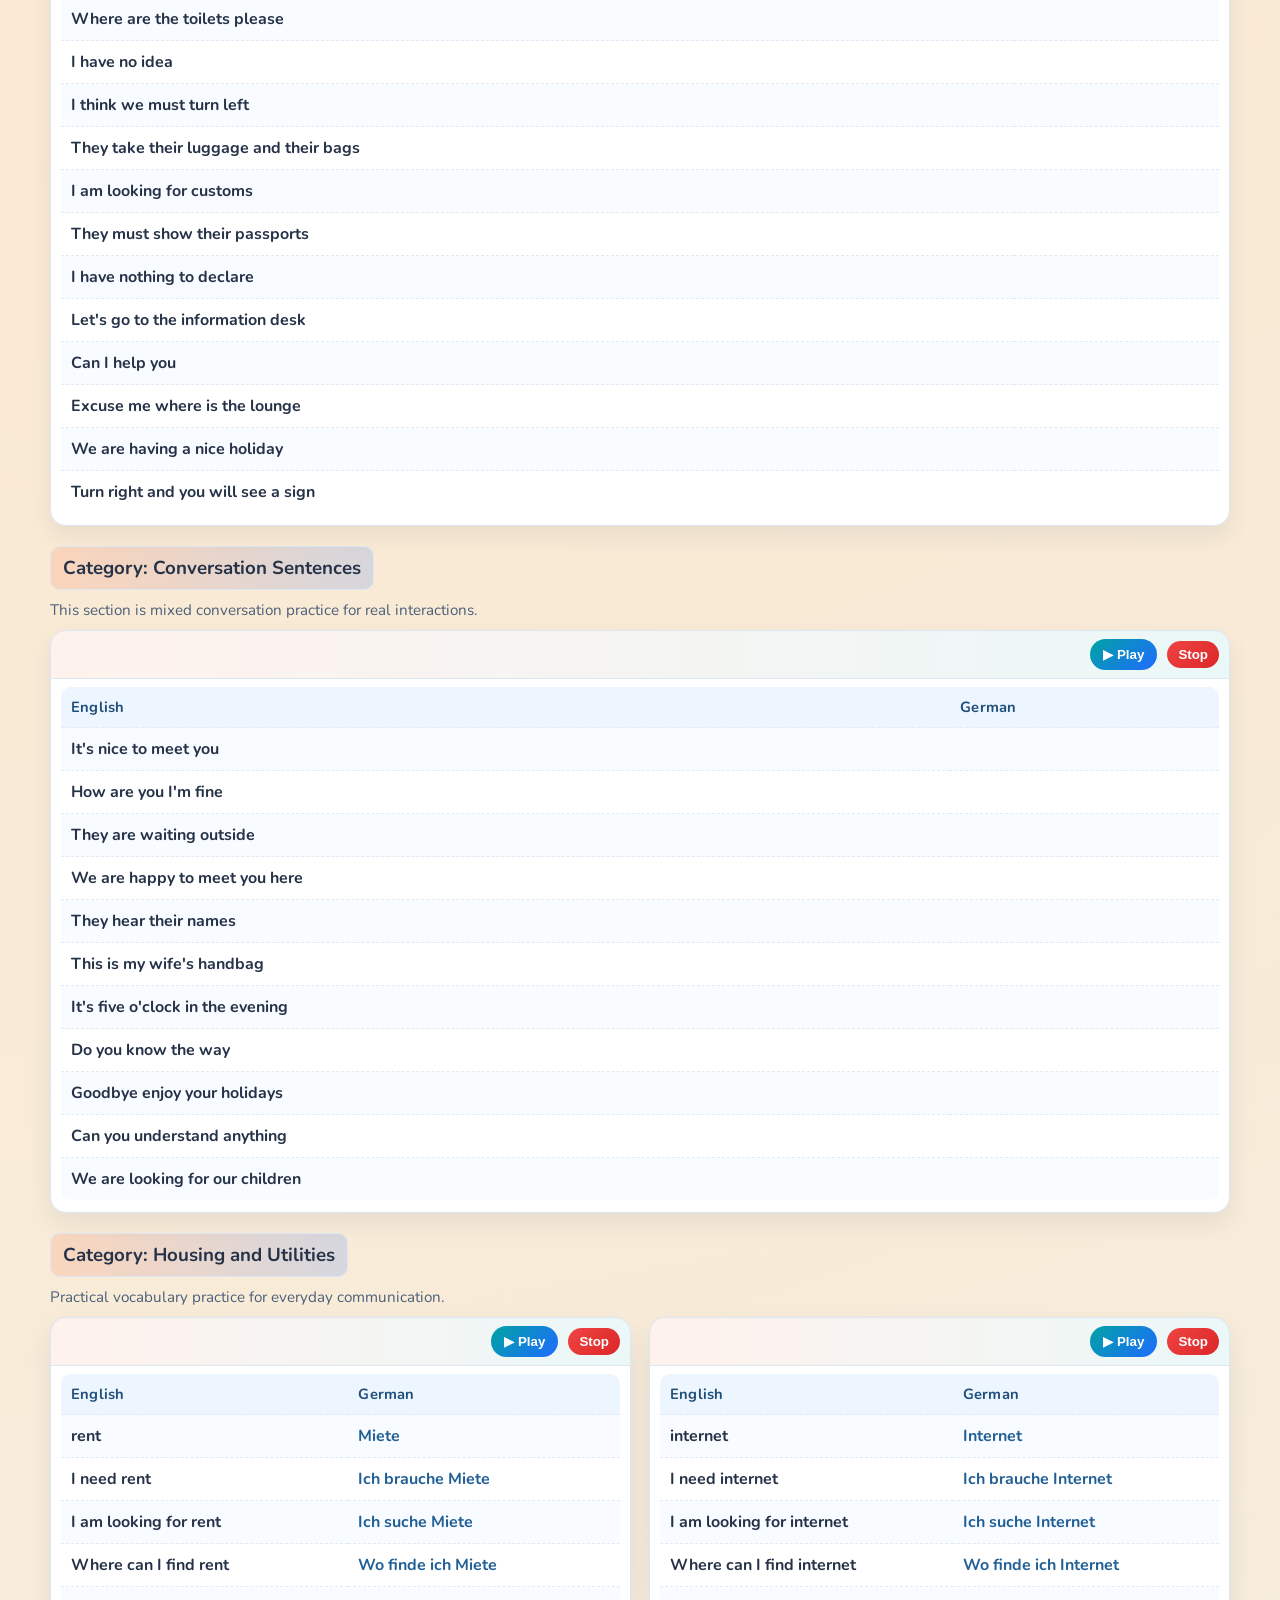
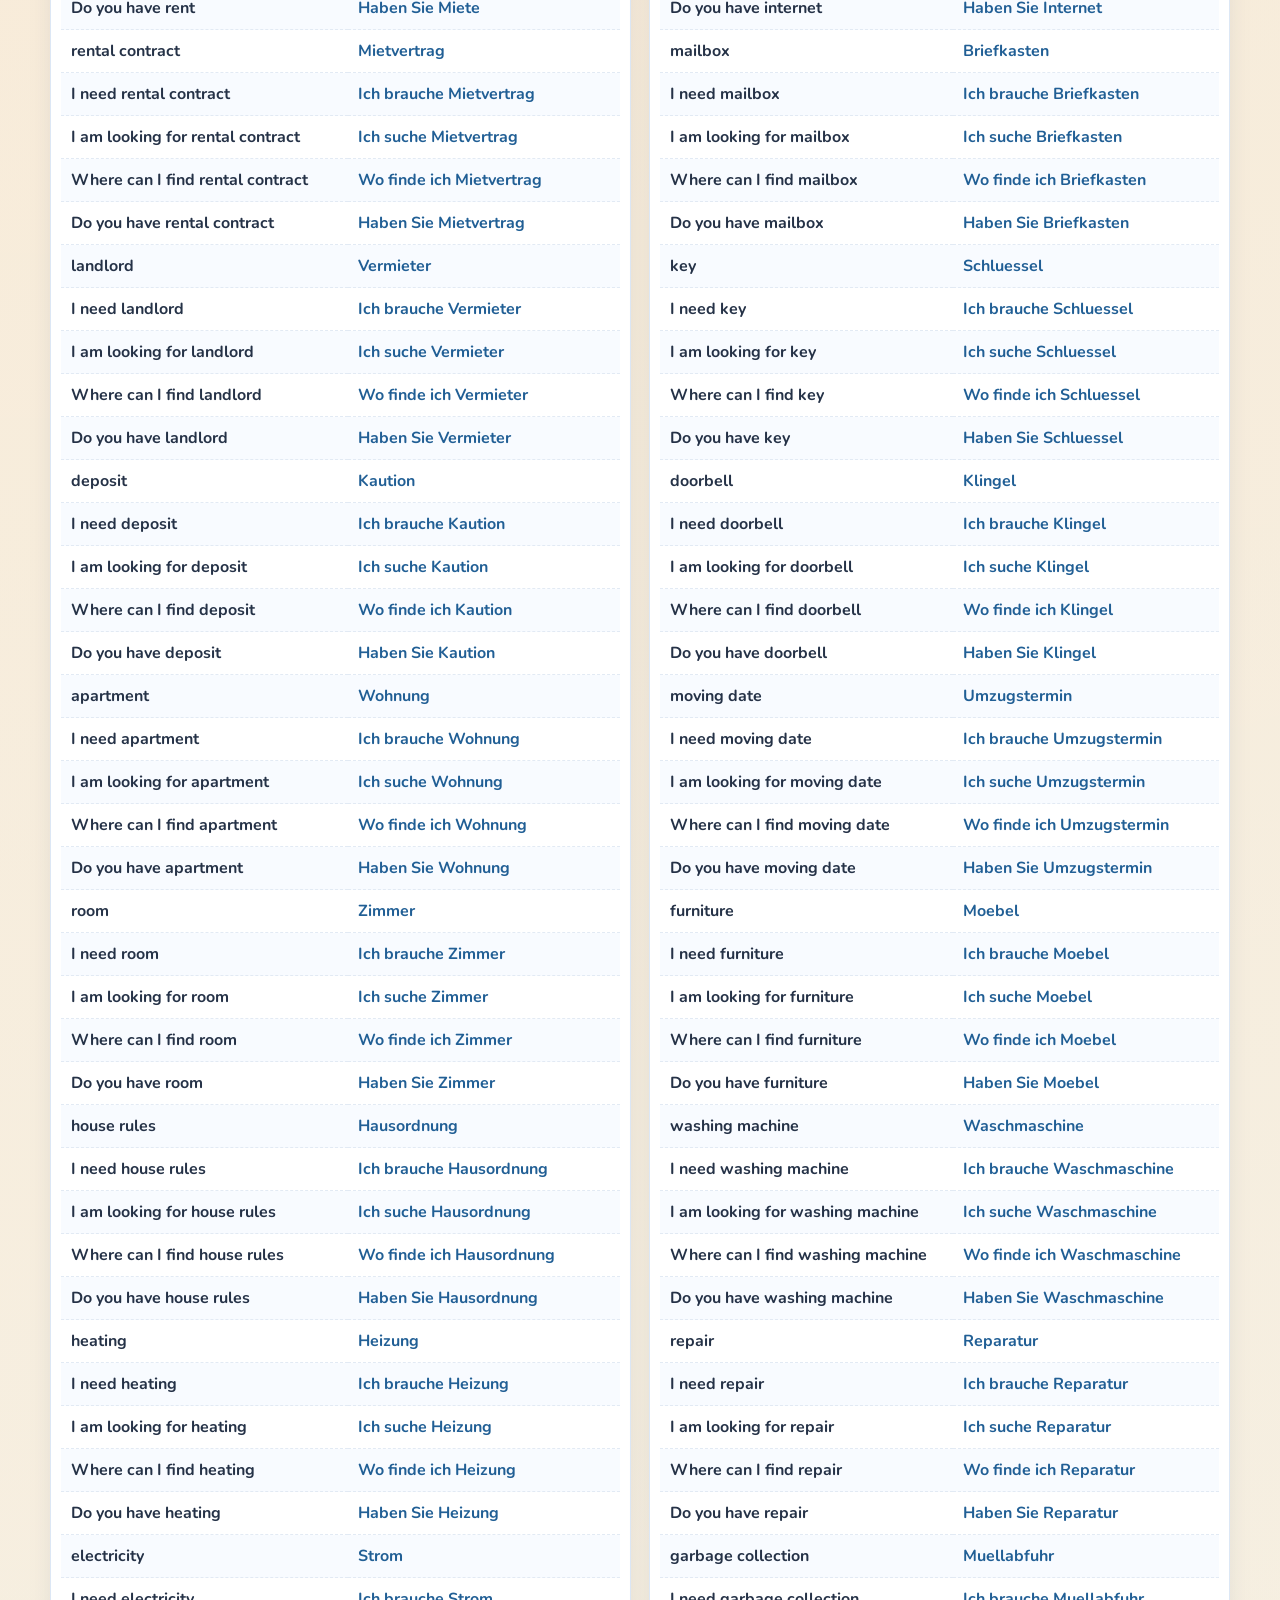
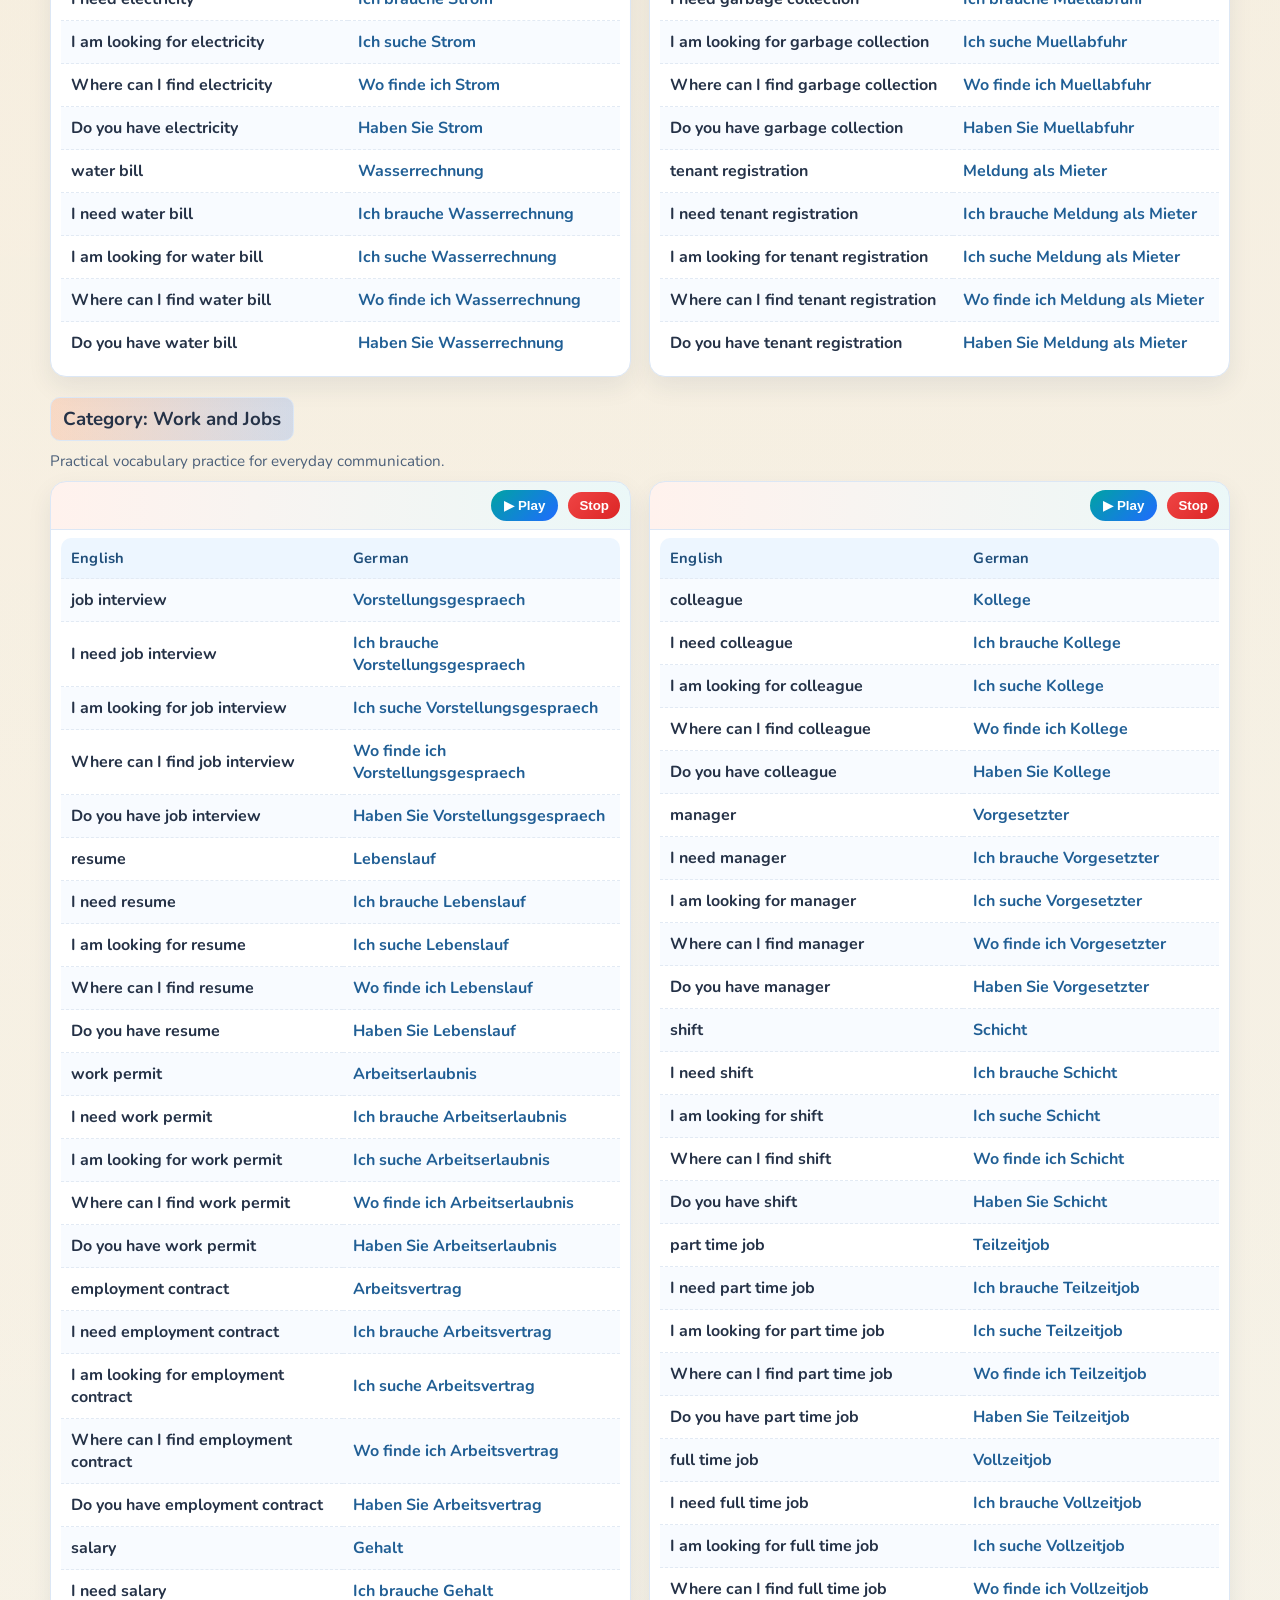
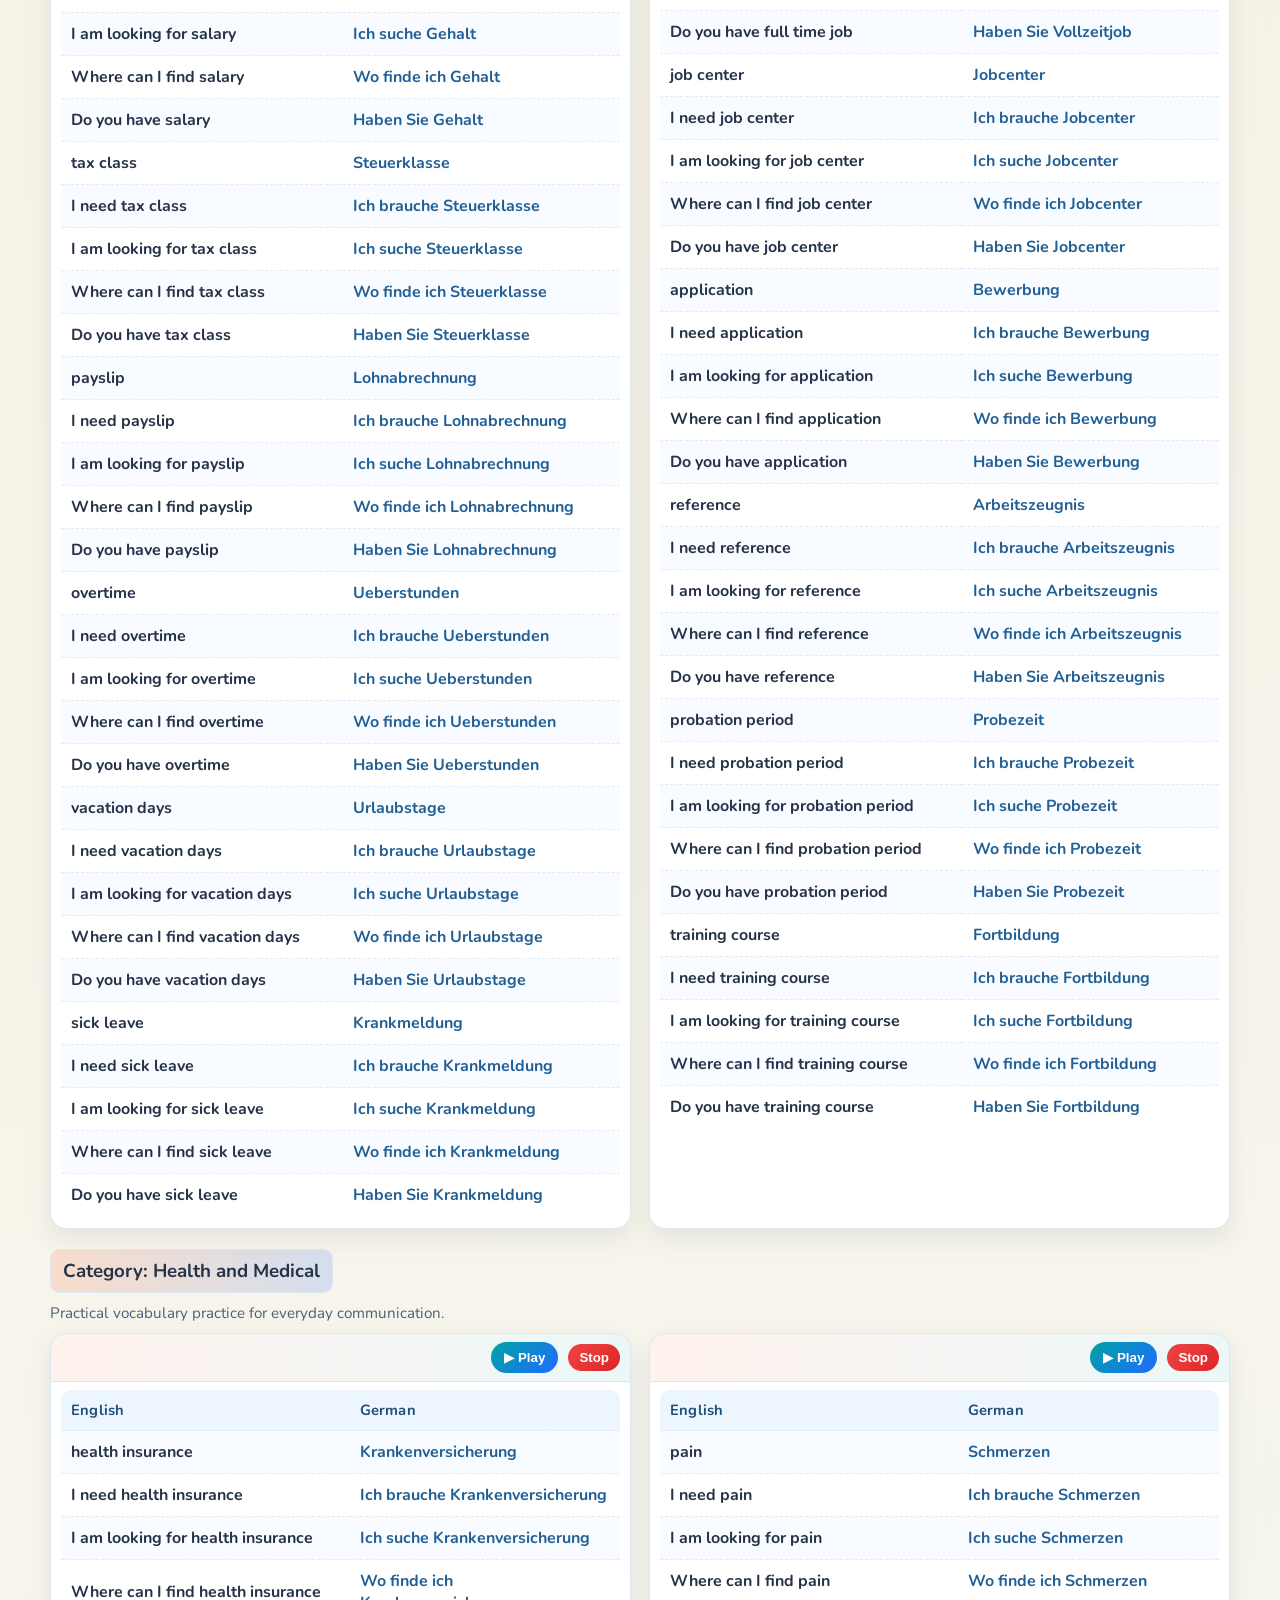
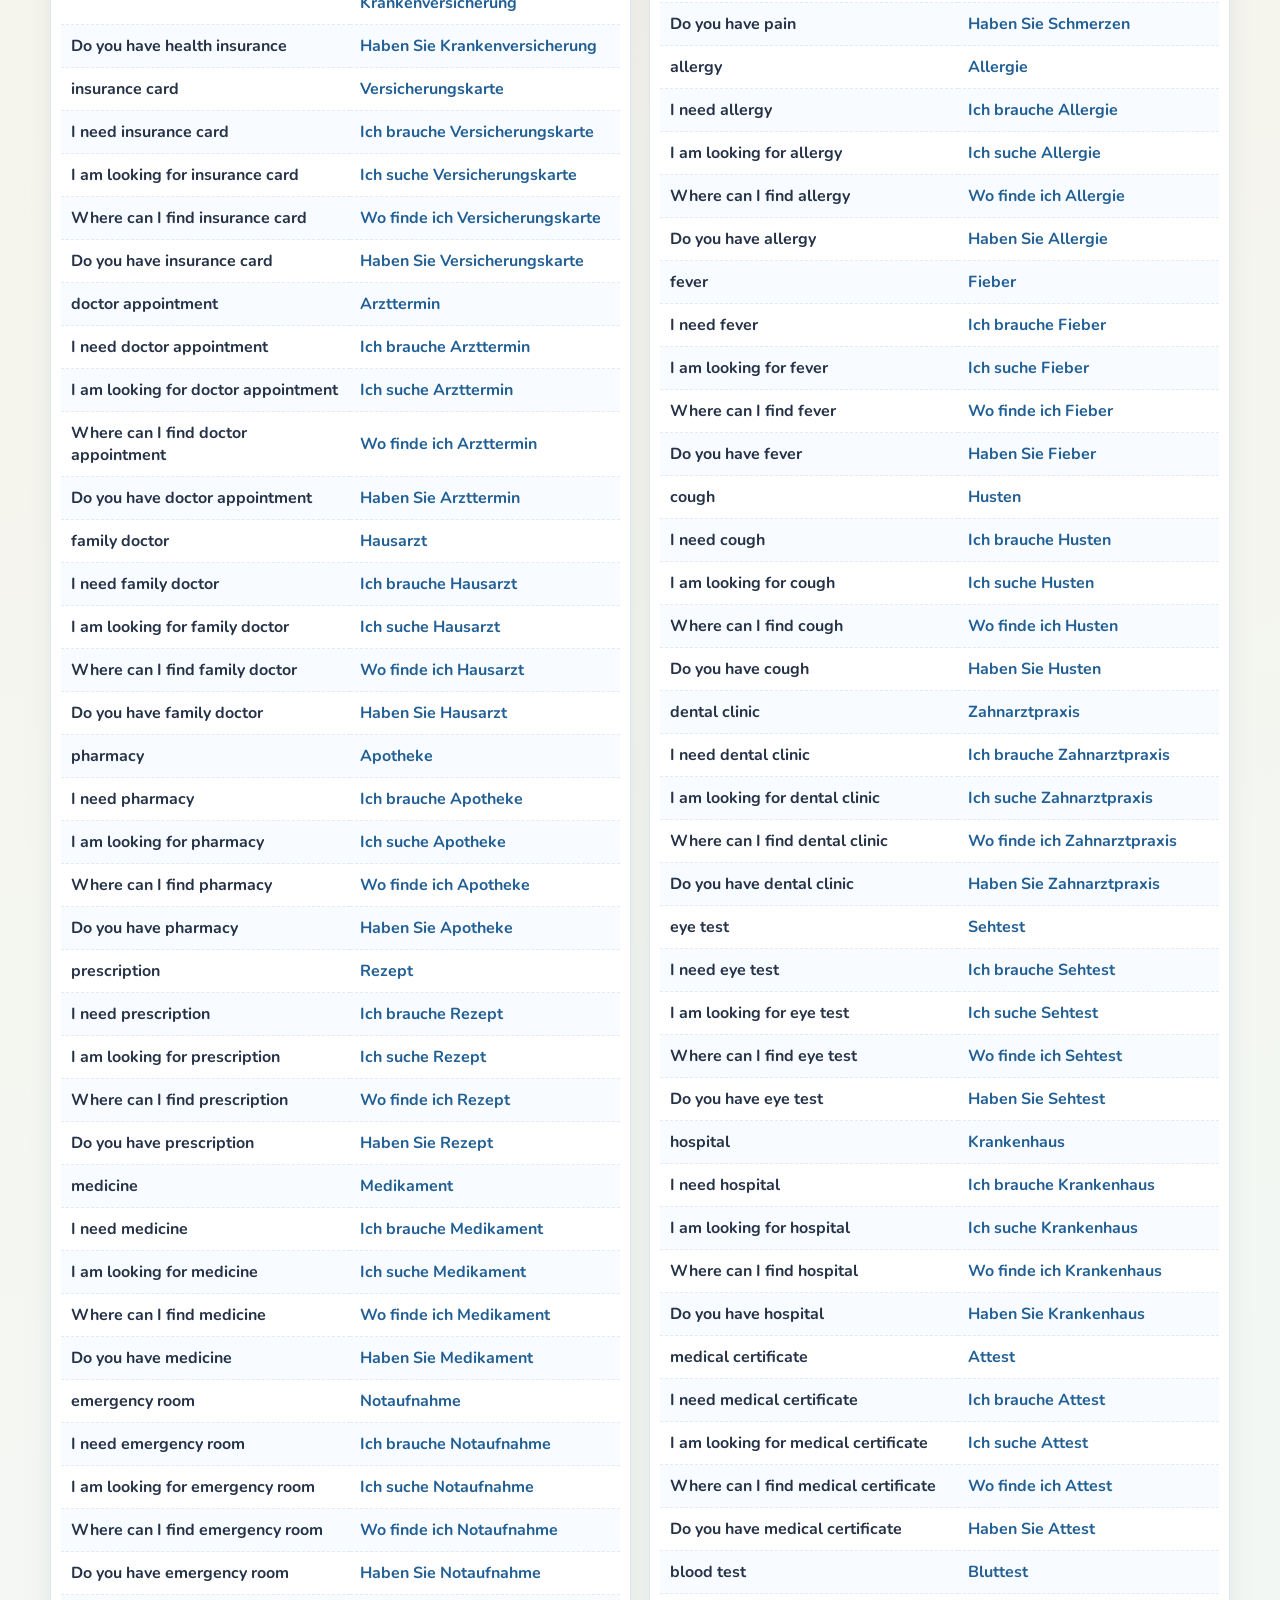
==== commit 23a1fccc: "playback: add visible auto-next categories toggle" ====
--- a/index.html
+++ b/index.html
@@ -349,6 +349,7 @@
 let activeAutoQueue = [];
 let activeQueueIndex = 0;
 let categoryDescriptions = {};
+let autoPlayNextCategories = true;
 
 function say(text, lang, cancelFirst){
   const u = new SpeechSynthesisUtterance(text);
@@ -374,6 +375,10 @@
 function setPlaybackStatus(message){
   const label = document.getElementById('playbackStatus');
   if(label) label.textContent = message;
+}
+
+function setAutoPlayNext(enabled){
+  autoPlayNextCategories = !!enabled;
 }
 
 function stopPlayback(){
@@ -479,10 +484,13 @@
     return;
   }
 
-  activeAutoQueue = orderedLessons.filter(item => item.sectionIndex >= start.sectionIndex);
+  activeAutoQueue = autoPlayNextCategories
+    ? orderedLessons.filter(item => item.sectionIndex >= start.sectionIndex)
+    : orderedLessons.filter(item => item.sectionIndex === start.sectionIndex);
   activeQueueIndex = 0;
   playbackActive = true;
-  setPlaybackStatus(`Starting: ${categoryTitle || 'Selected Category'}`);
+  const mode = autoPlayNextCategories ? 'Auto' : 'Single Category';
+  setPlaybackStatus(`Starting (${mode}): ${categoryTitle || 'Selected Category'}`);
   playNextQueuedLesson();
 }
 
@@ -541,6 +549,10 @@
 <option value="0.9" selected>Normal</option>
 <option value="1.2">Fast</option>
 </select>
+<label style="display:inline-flex;align-items:center;gap:6px;font-weight:700;color:#36506e;">
+<input type="checkbox" checked onchange="setAutoPlayNext(this.checked)">
+Auto Next Categories
+</label>
 <button class="stop-btn" onclick="stopPlayback()">Stop</button>
 <span id="playbackStatus" class="playback-status">Idle</span>
 </div>
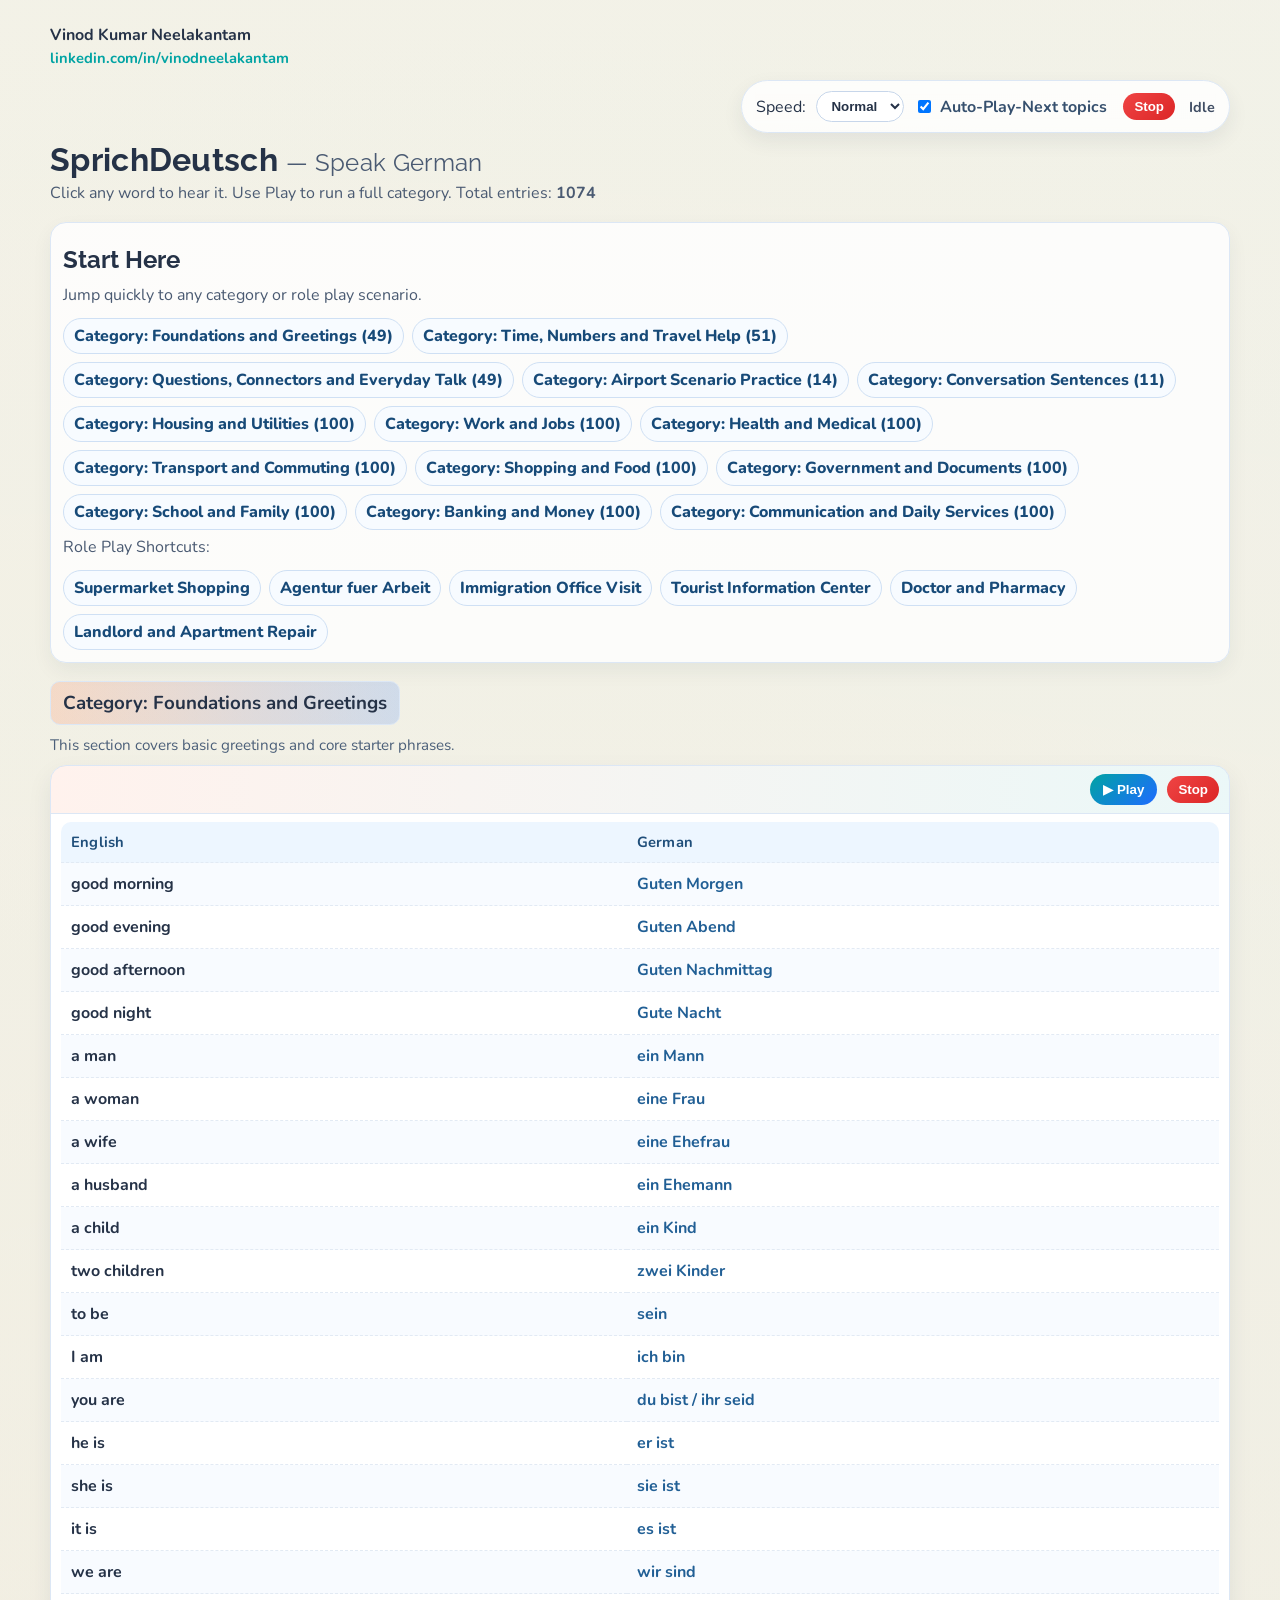
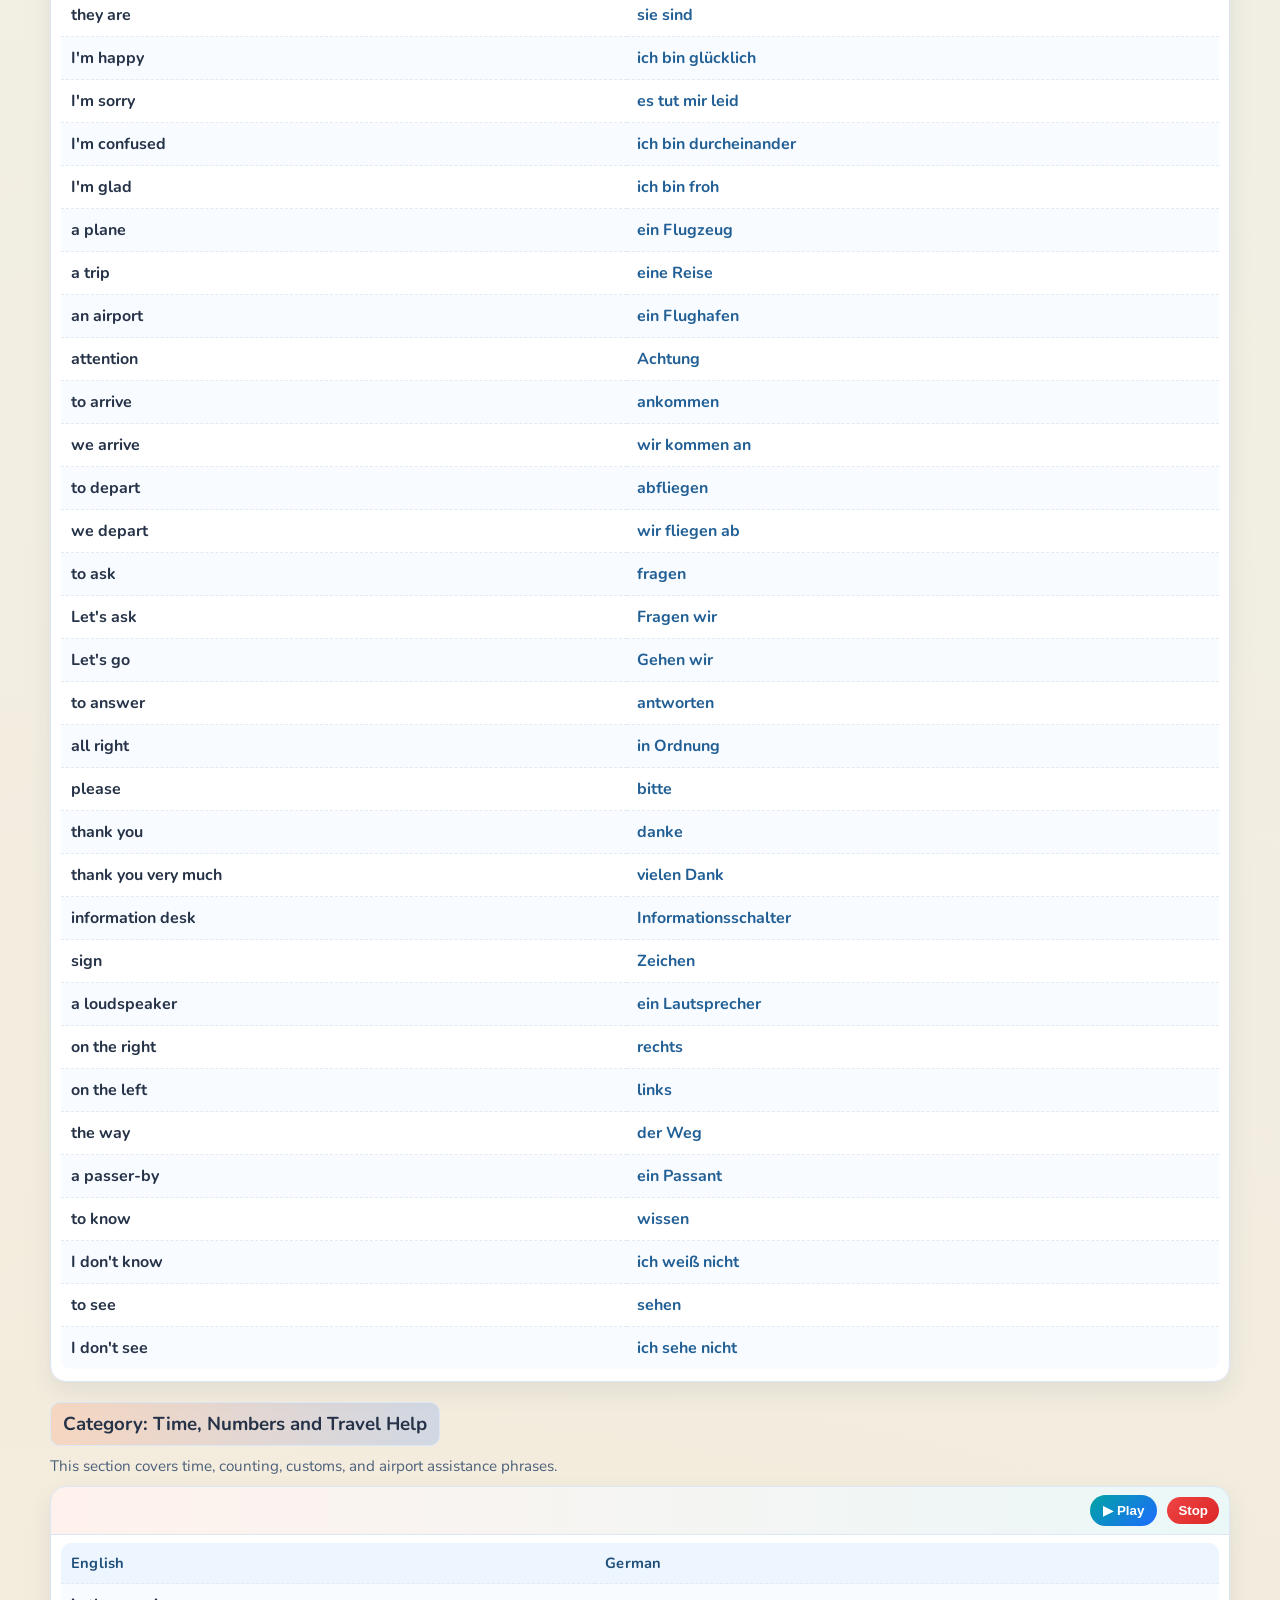
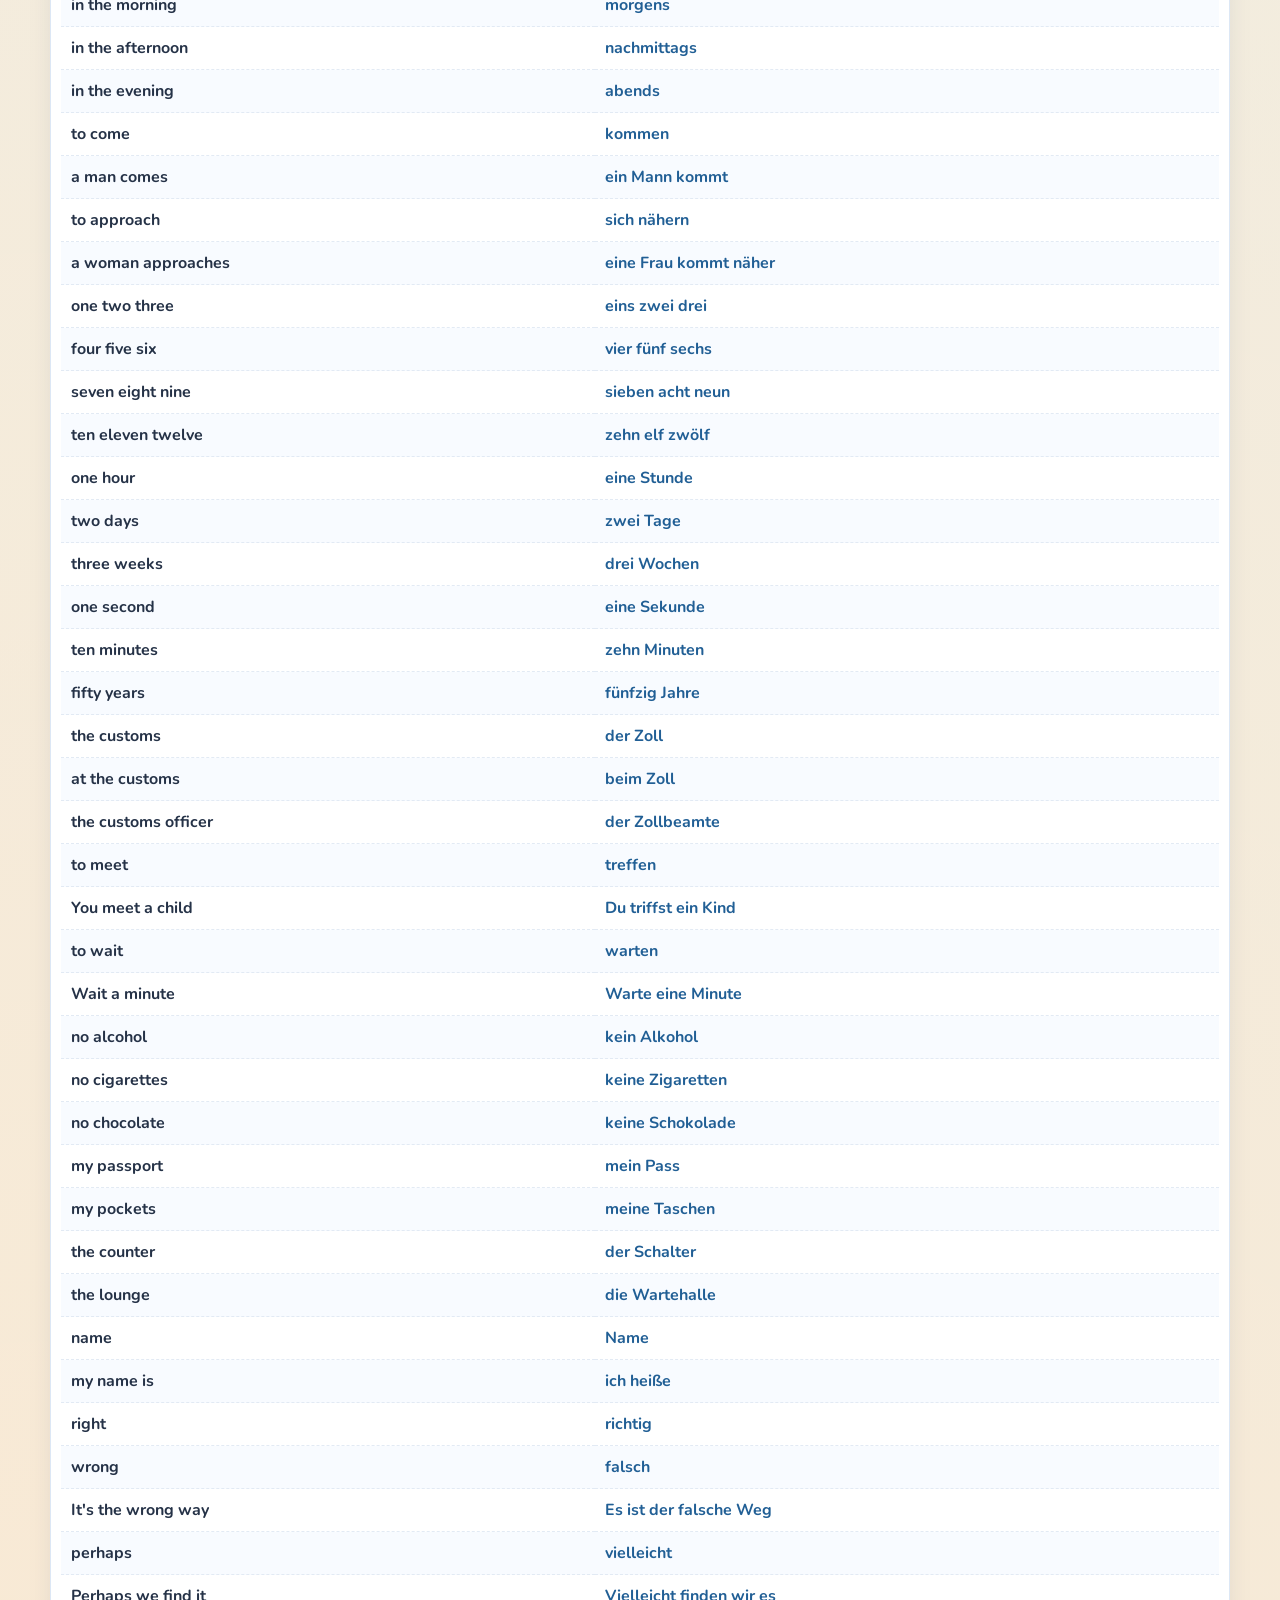
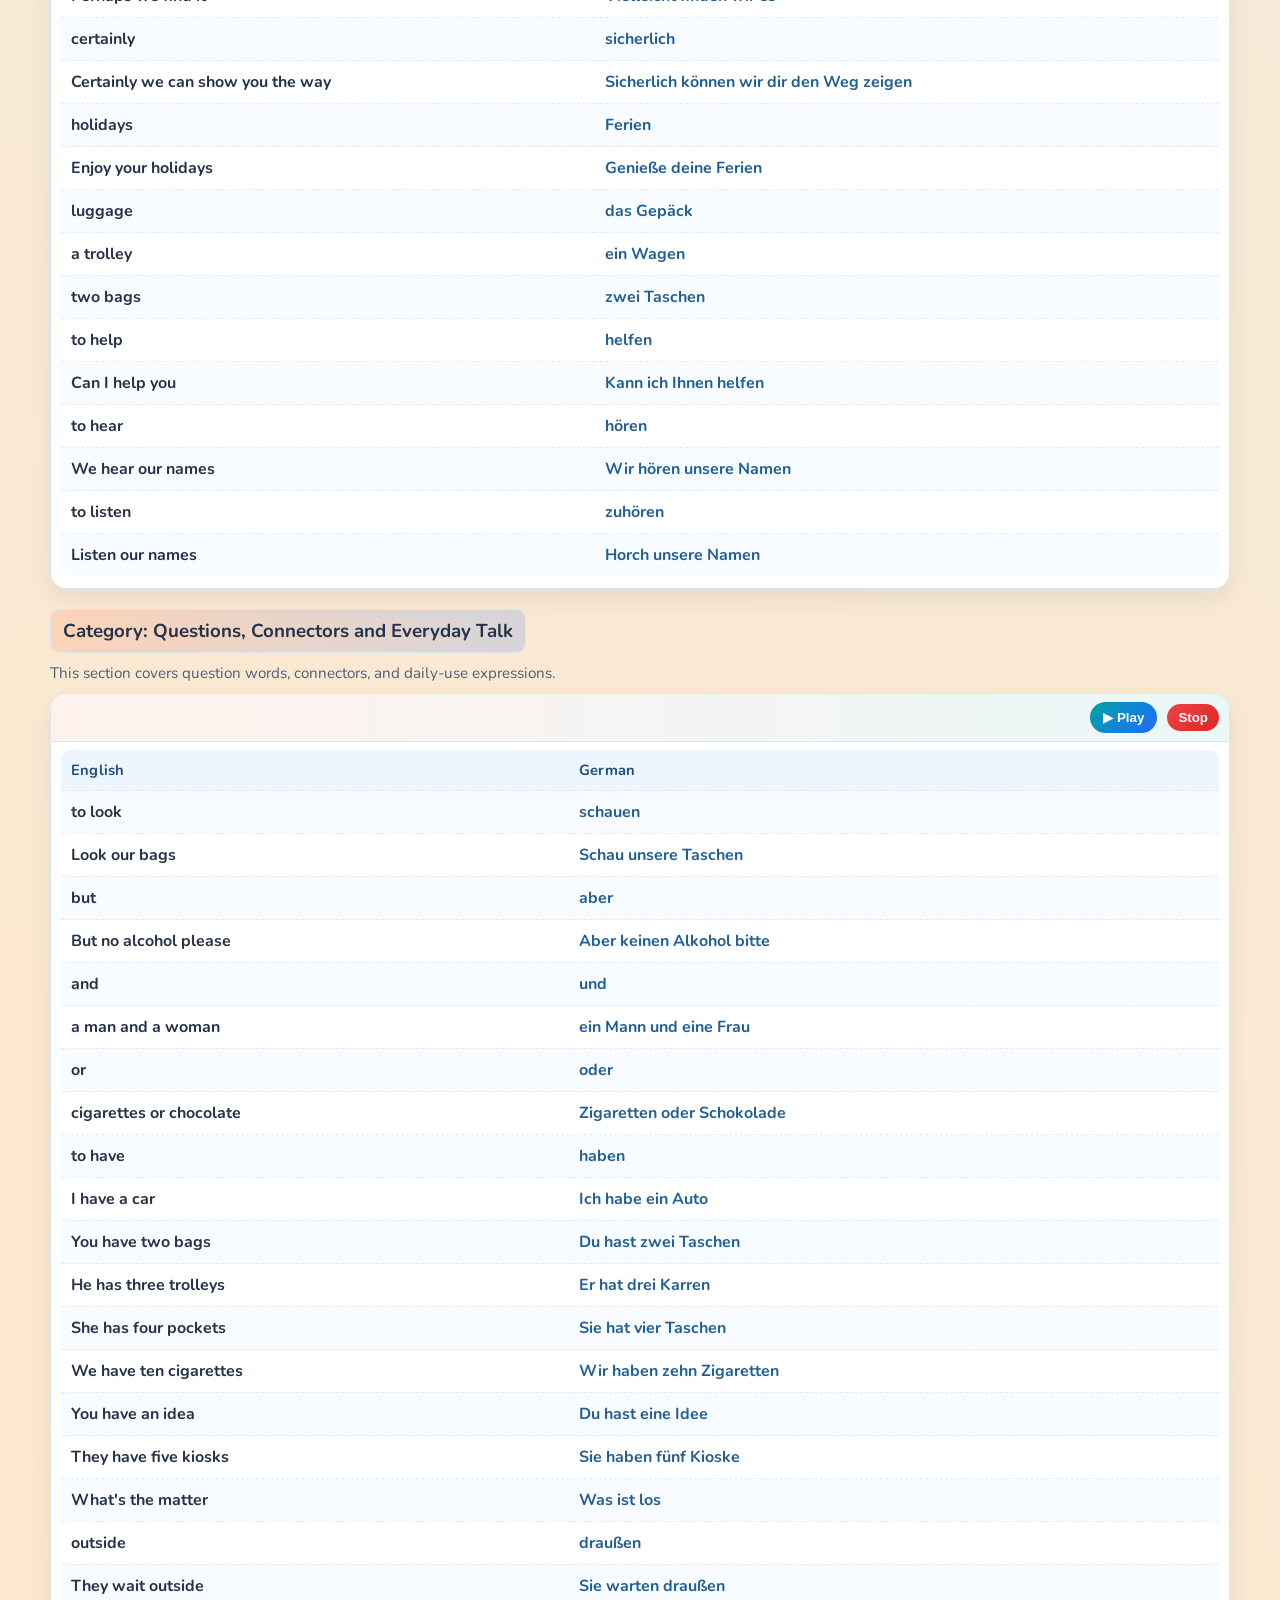
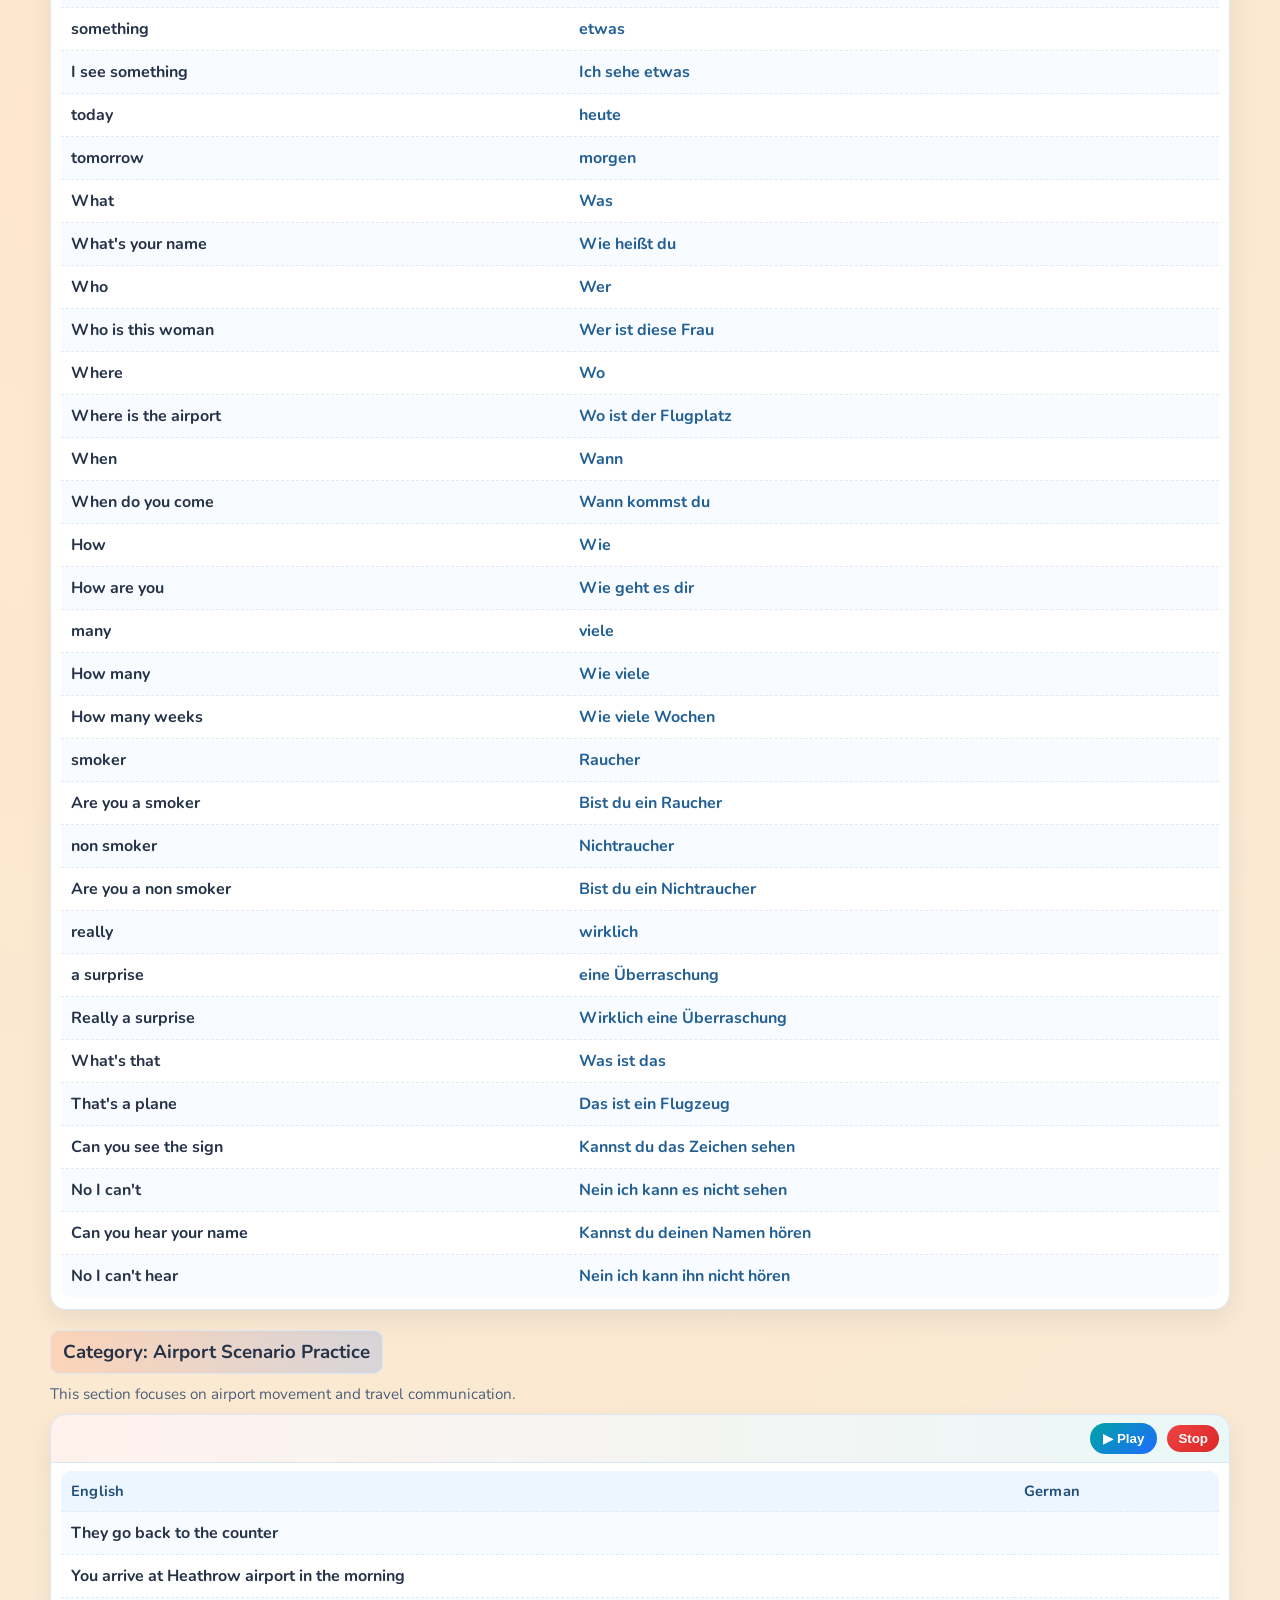
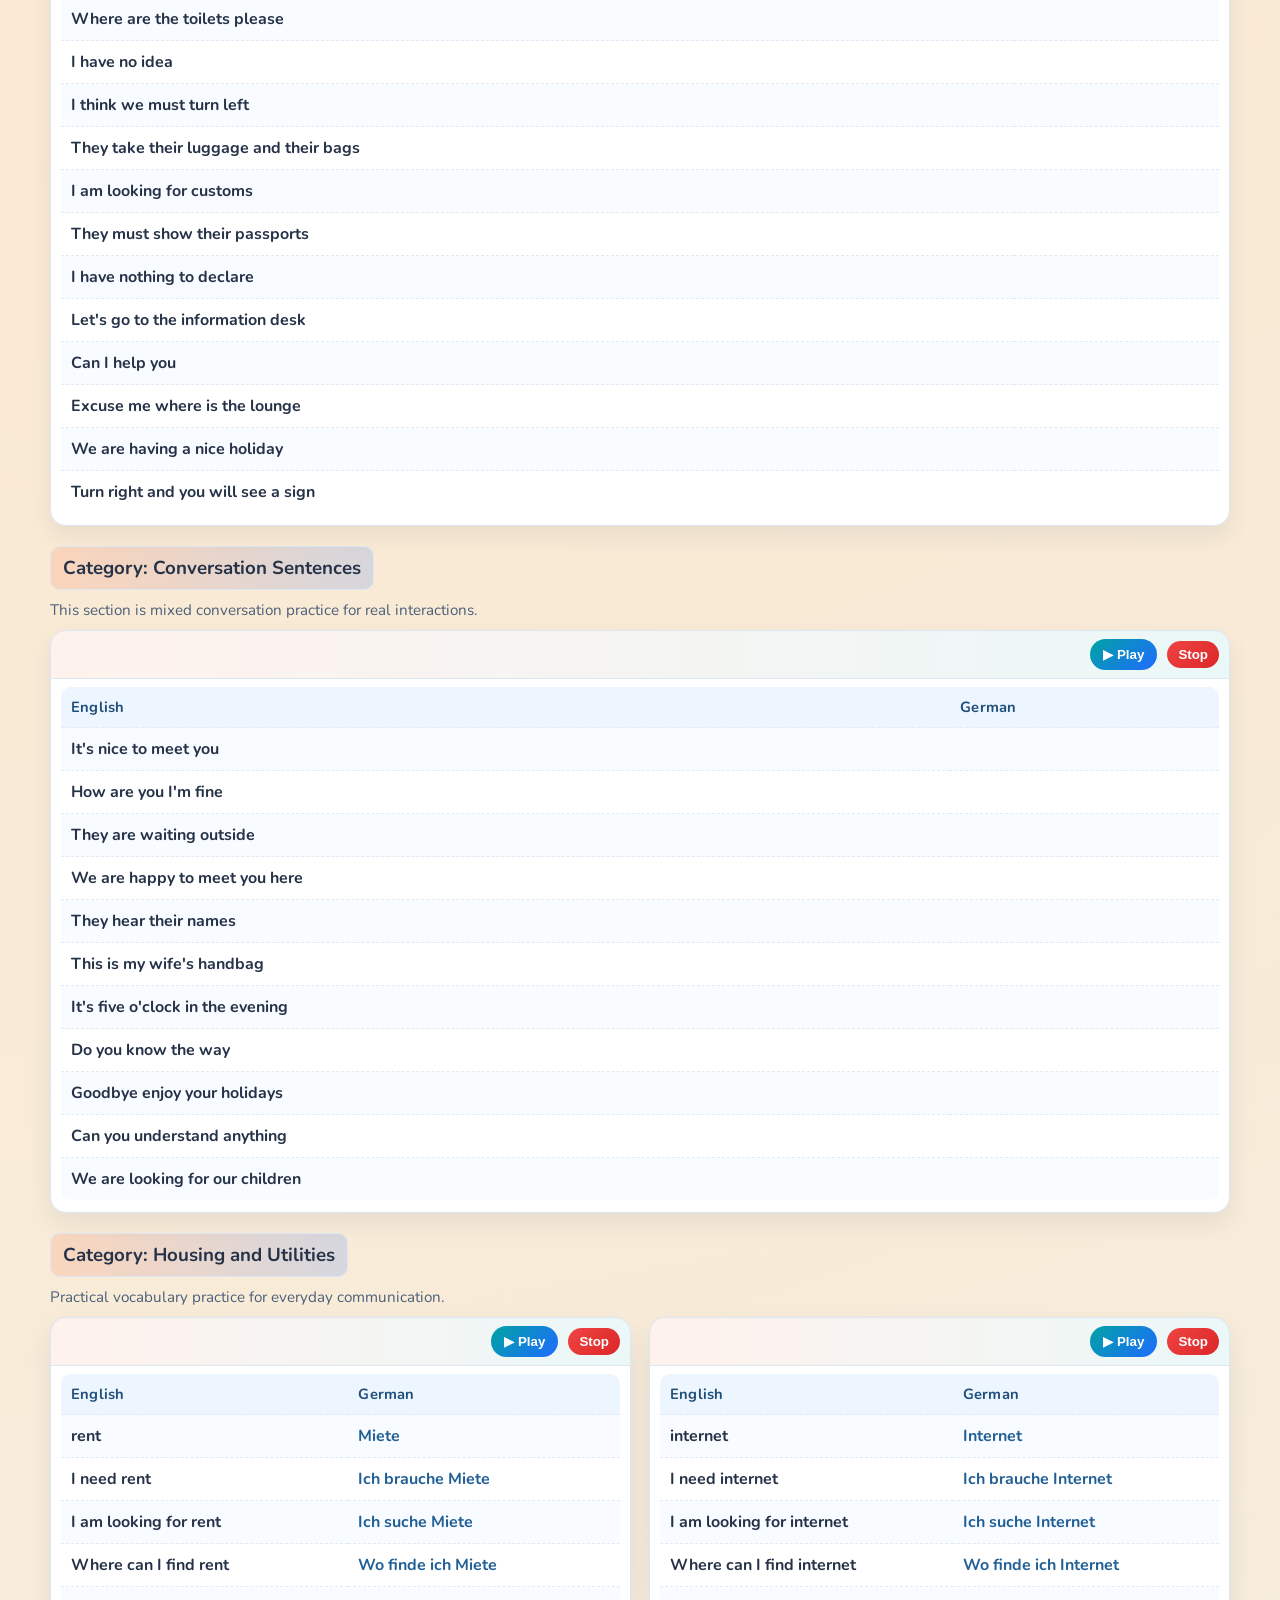
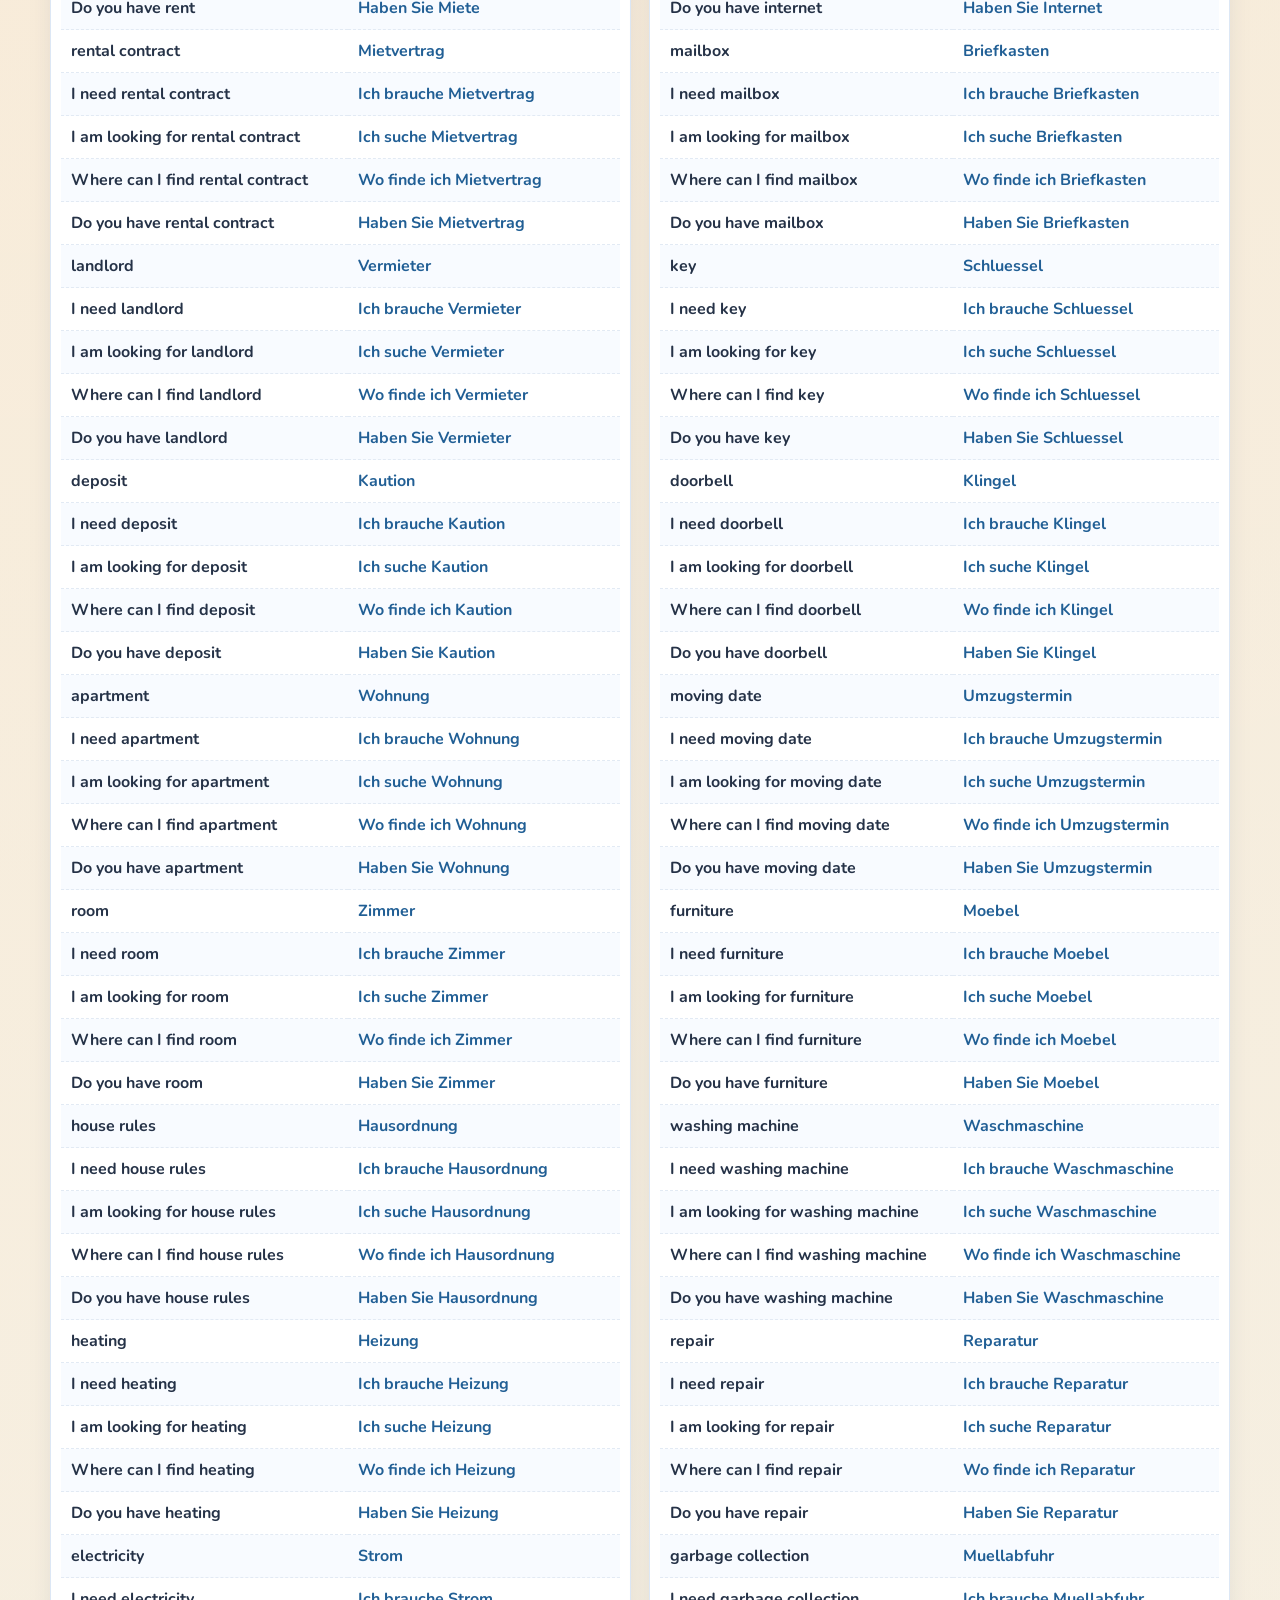
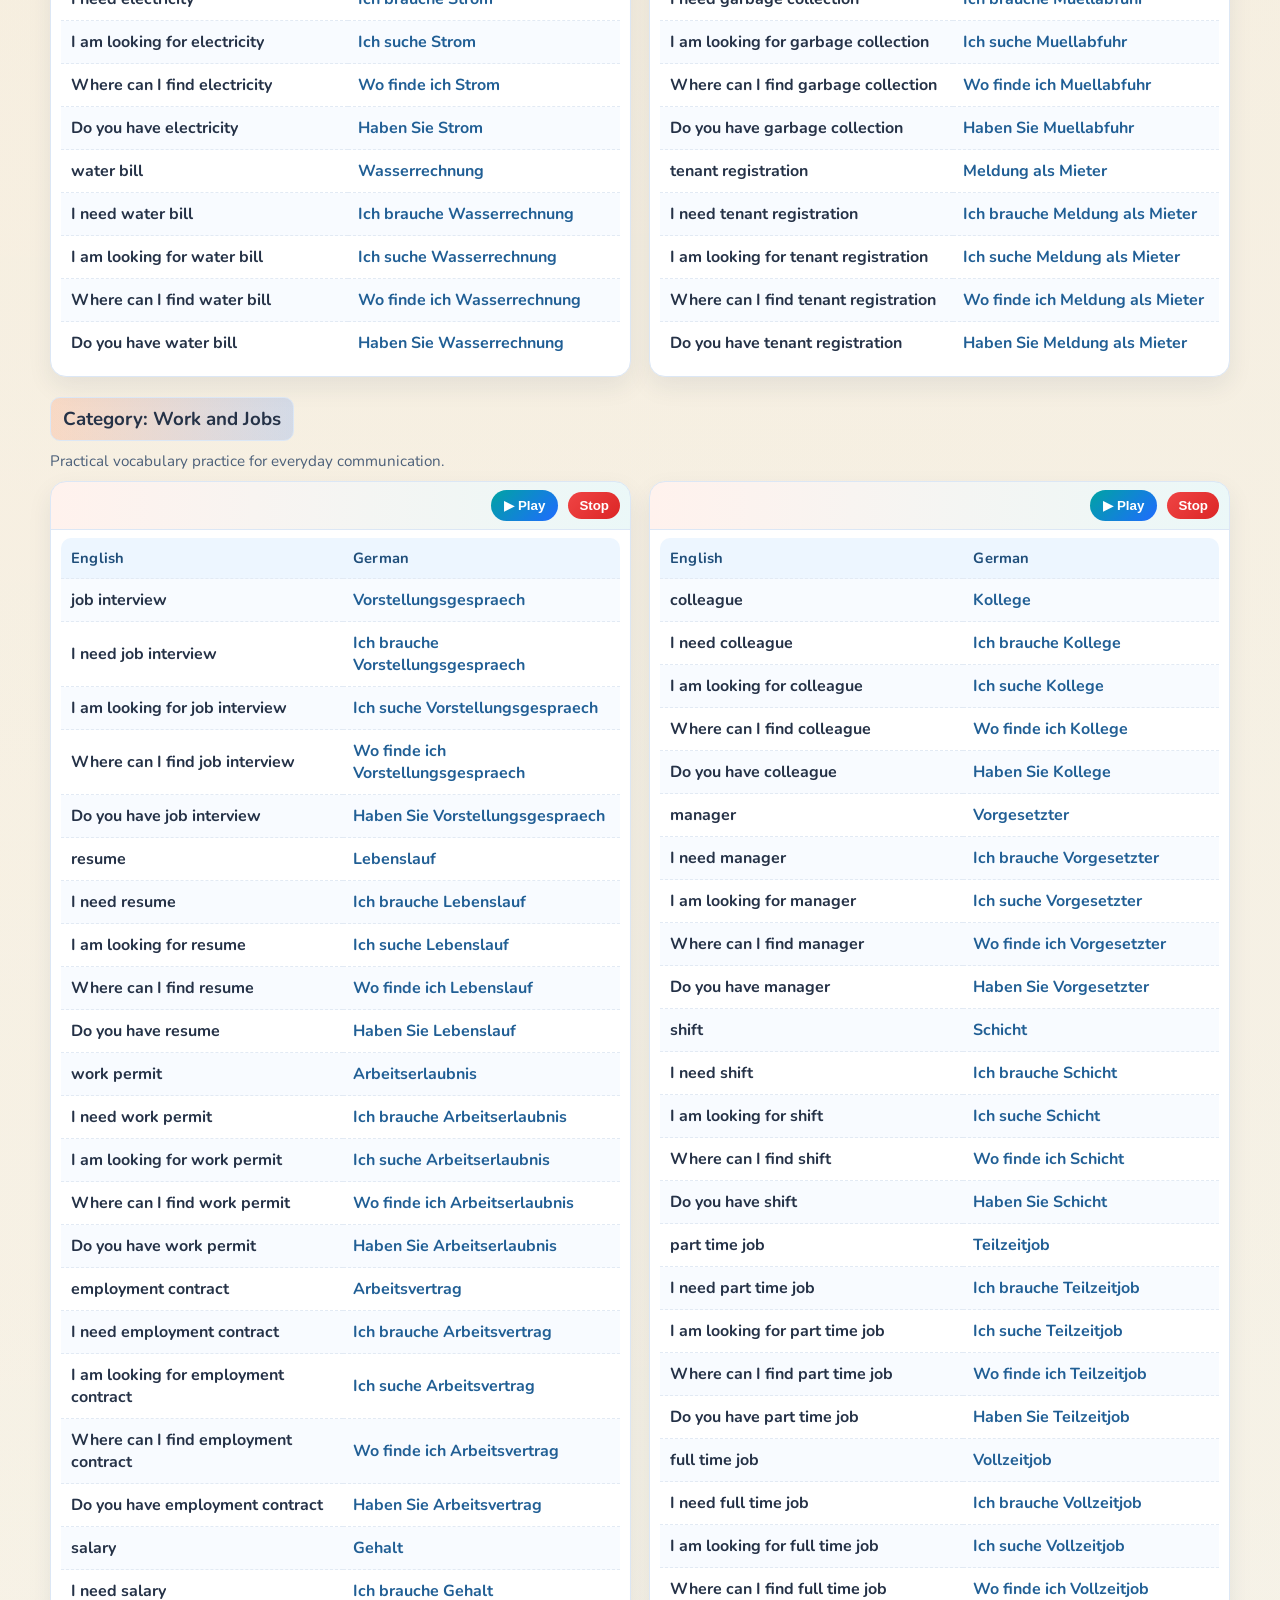
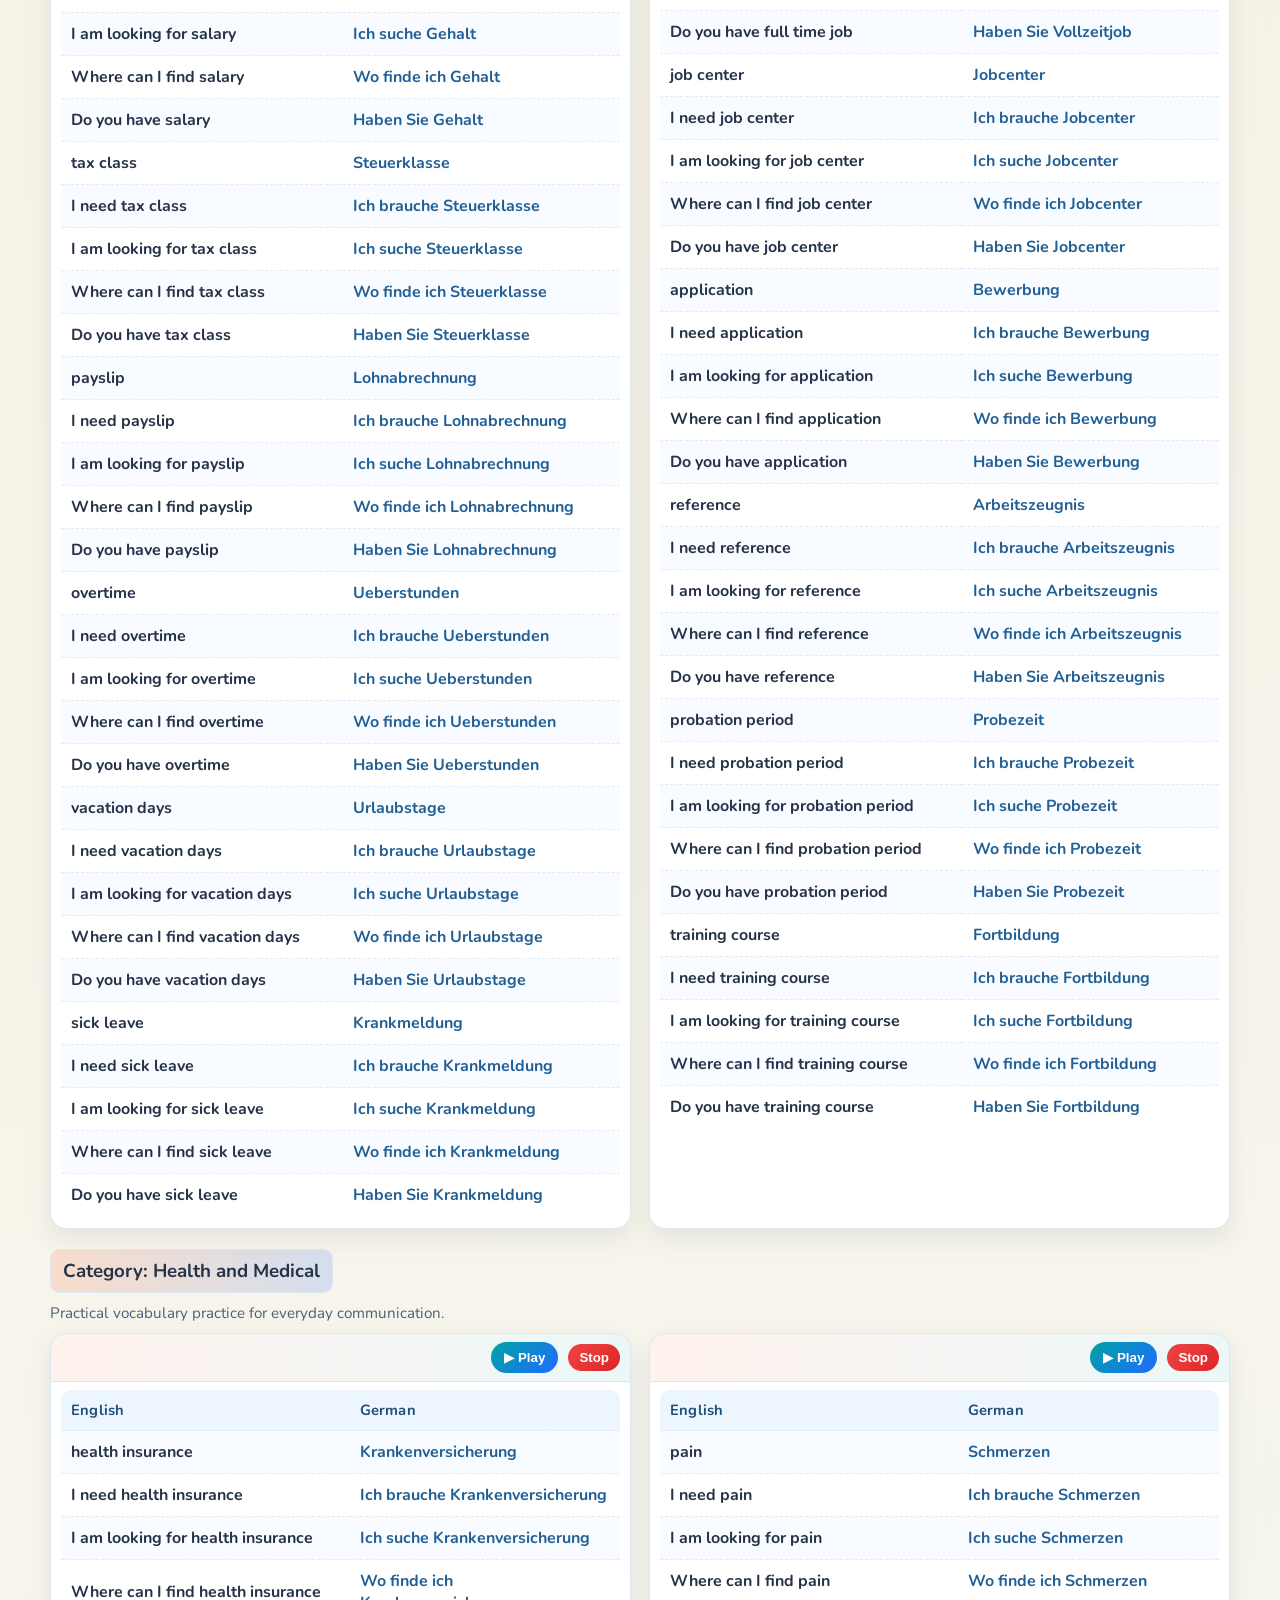
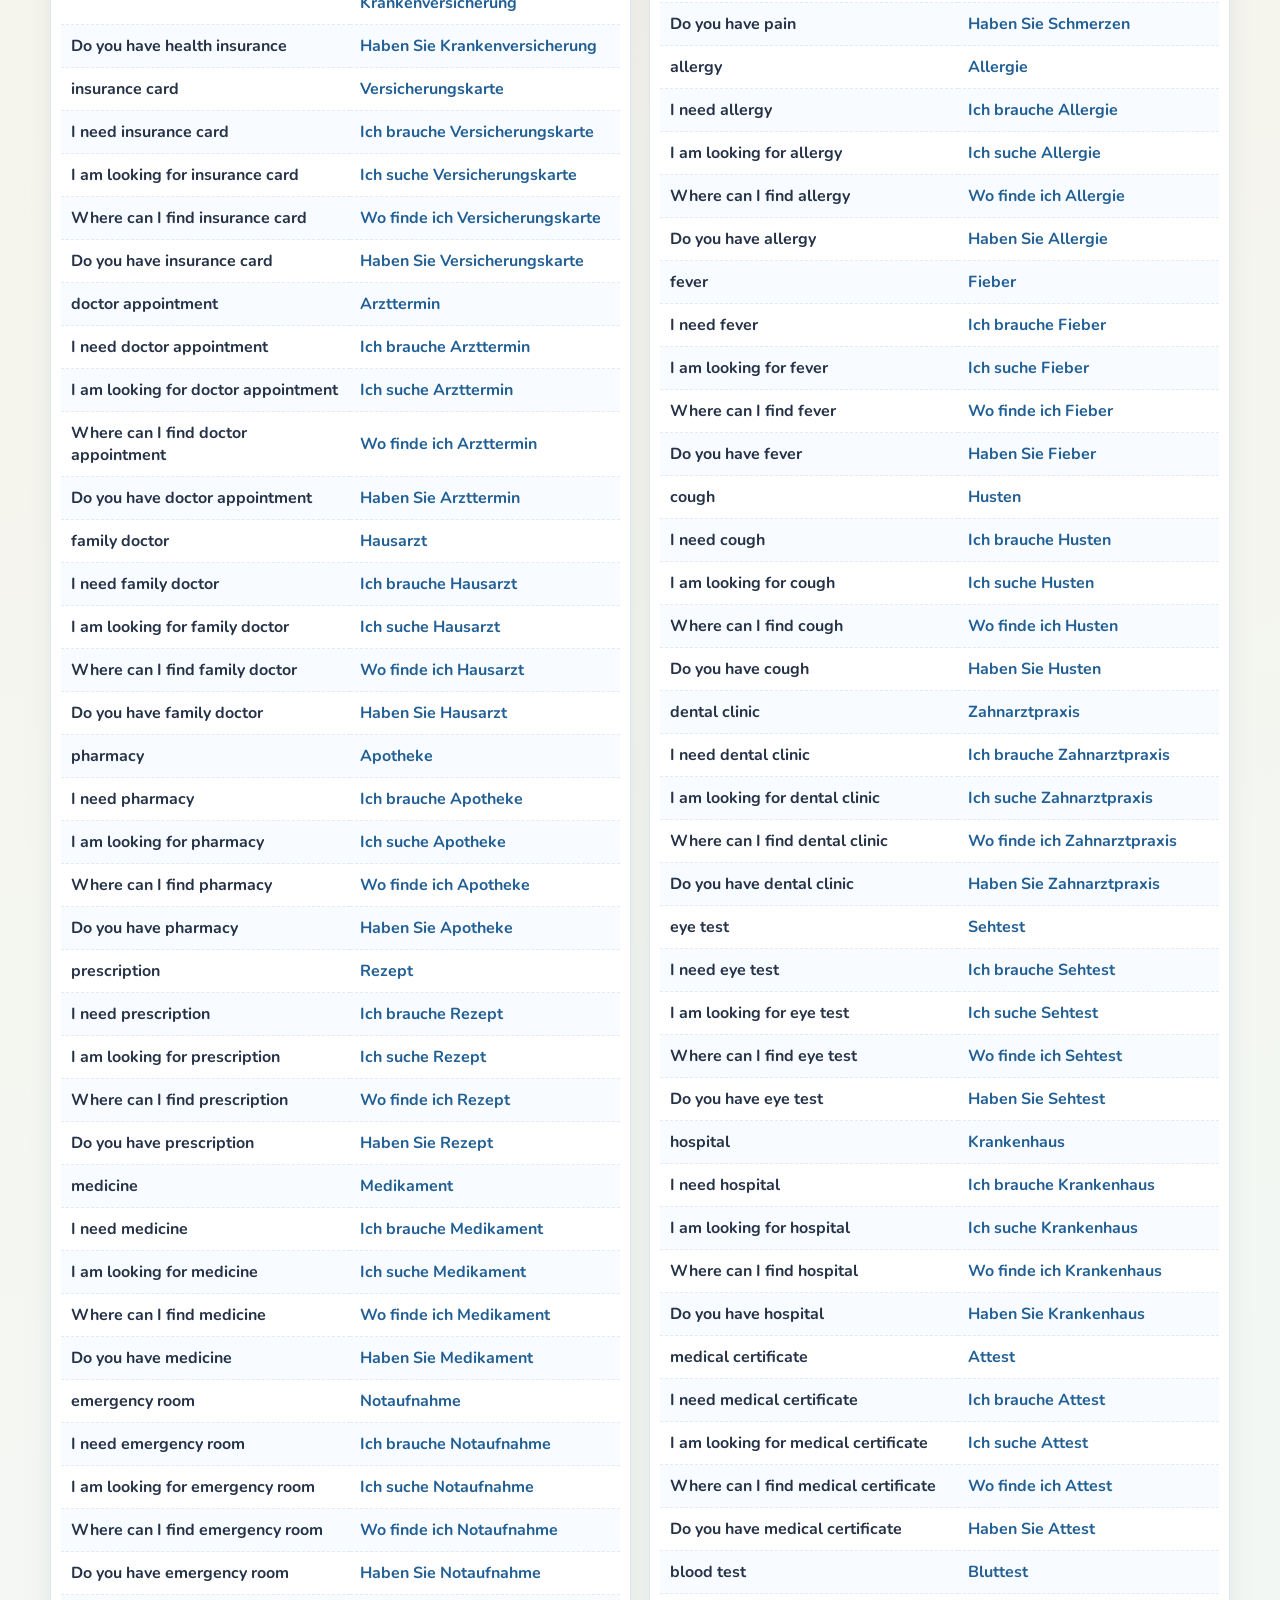
==== commit 0f22a845: "ui: rename autoplay toggle label" ====
--- a/index.html
+++ b/index.html
@@ -551,7 +551,7 @@
 </select>
 <label style="display:inline-flex;align-items:center;gap:6px;font-weight:700;color:#36506e;">
 <input type="checkbox" checked onchange="setAutoPlayNext(this.checked)">
-Auto Next Categories
+Auto-Play-Next topics
 </label>
 <button class="stop-btn" onclick="stopPlayback()">Stop</button>
 <span id="playbackStatus" class="playback-status">Idle</span>
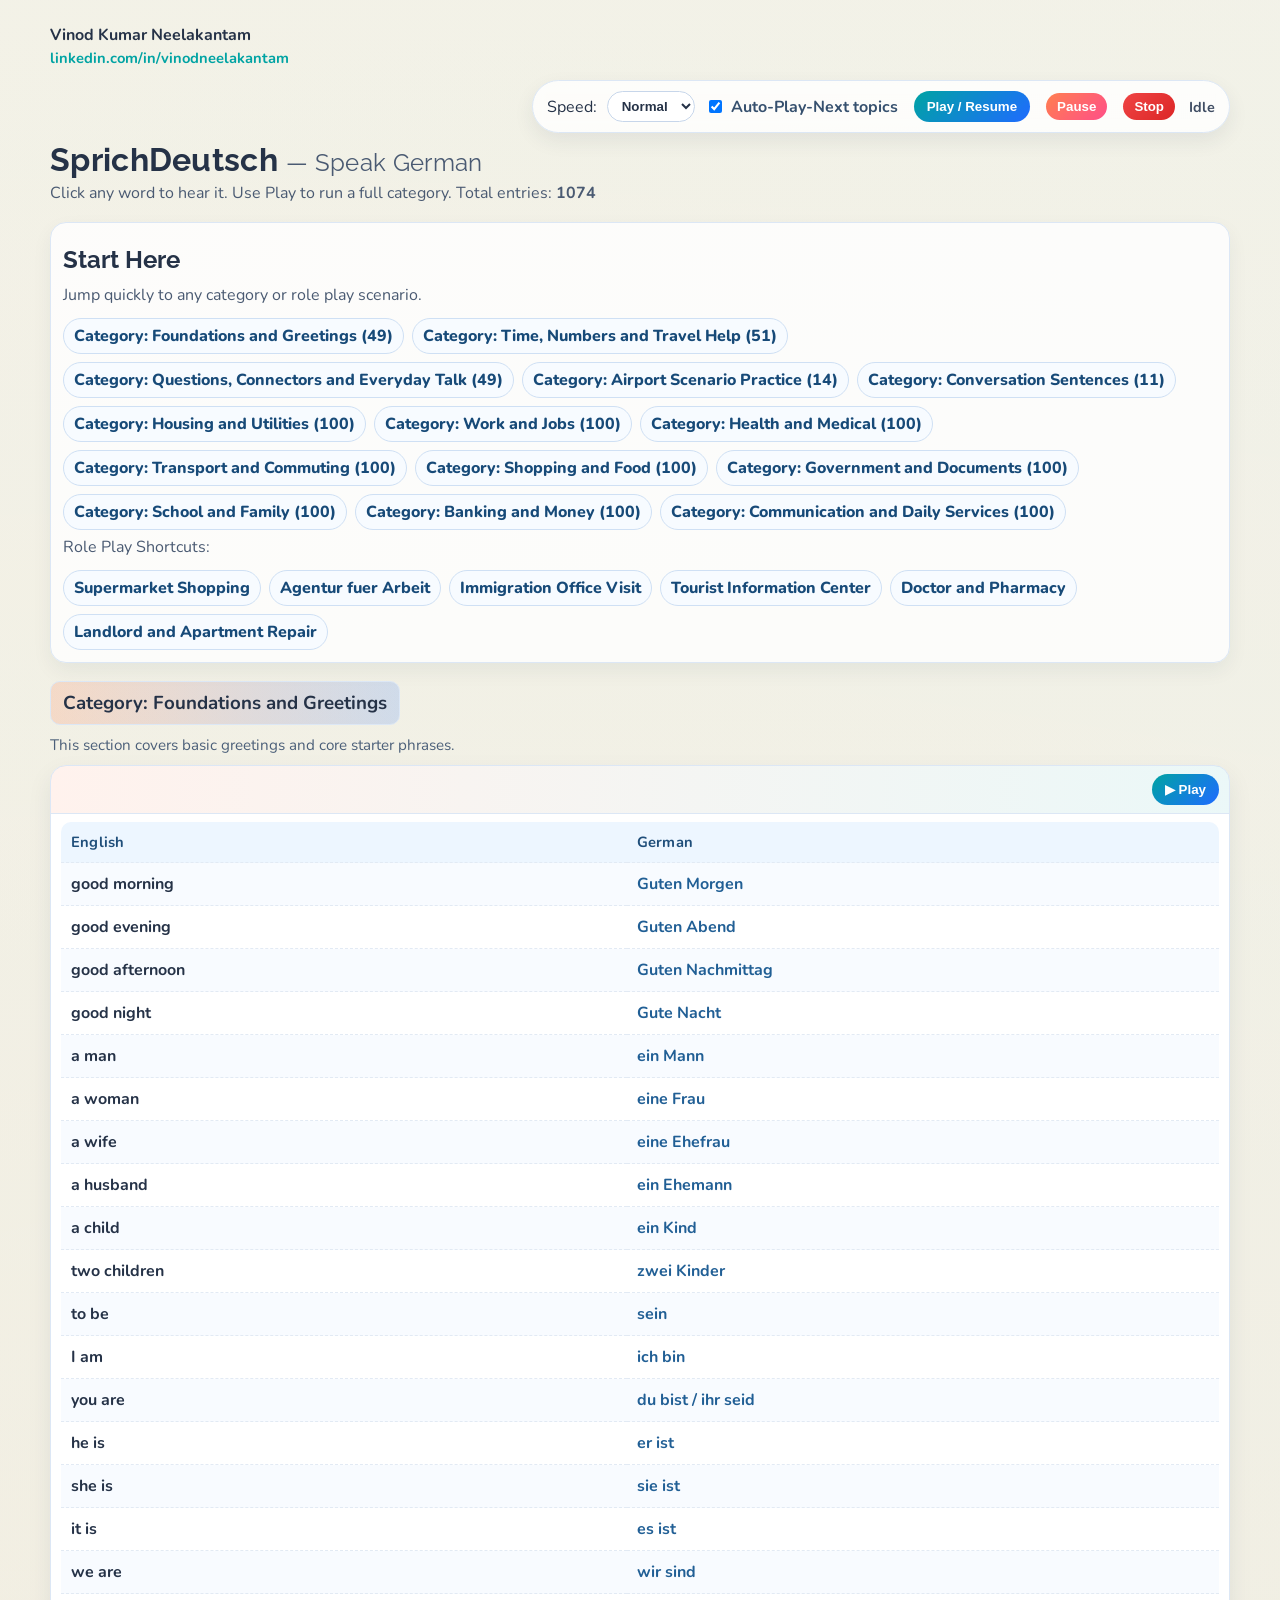
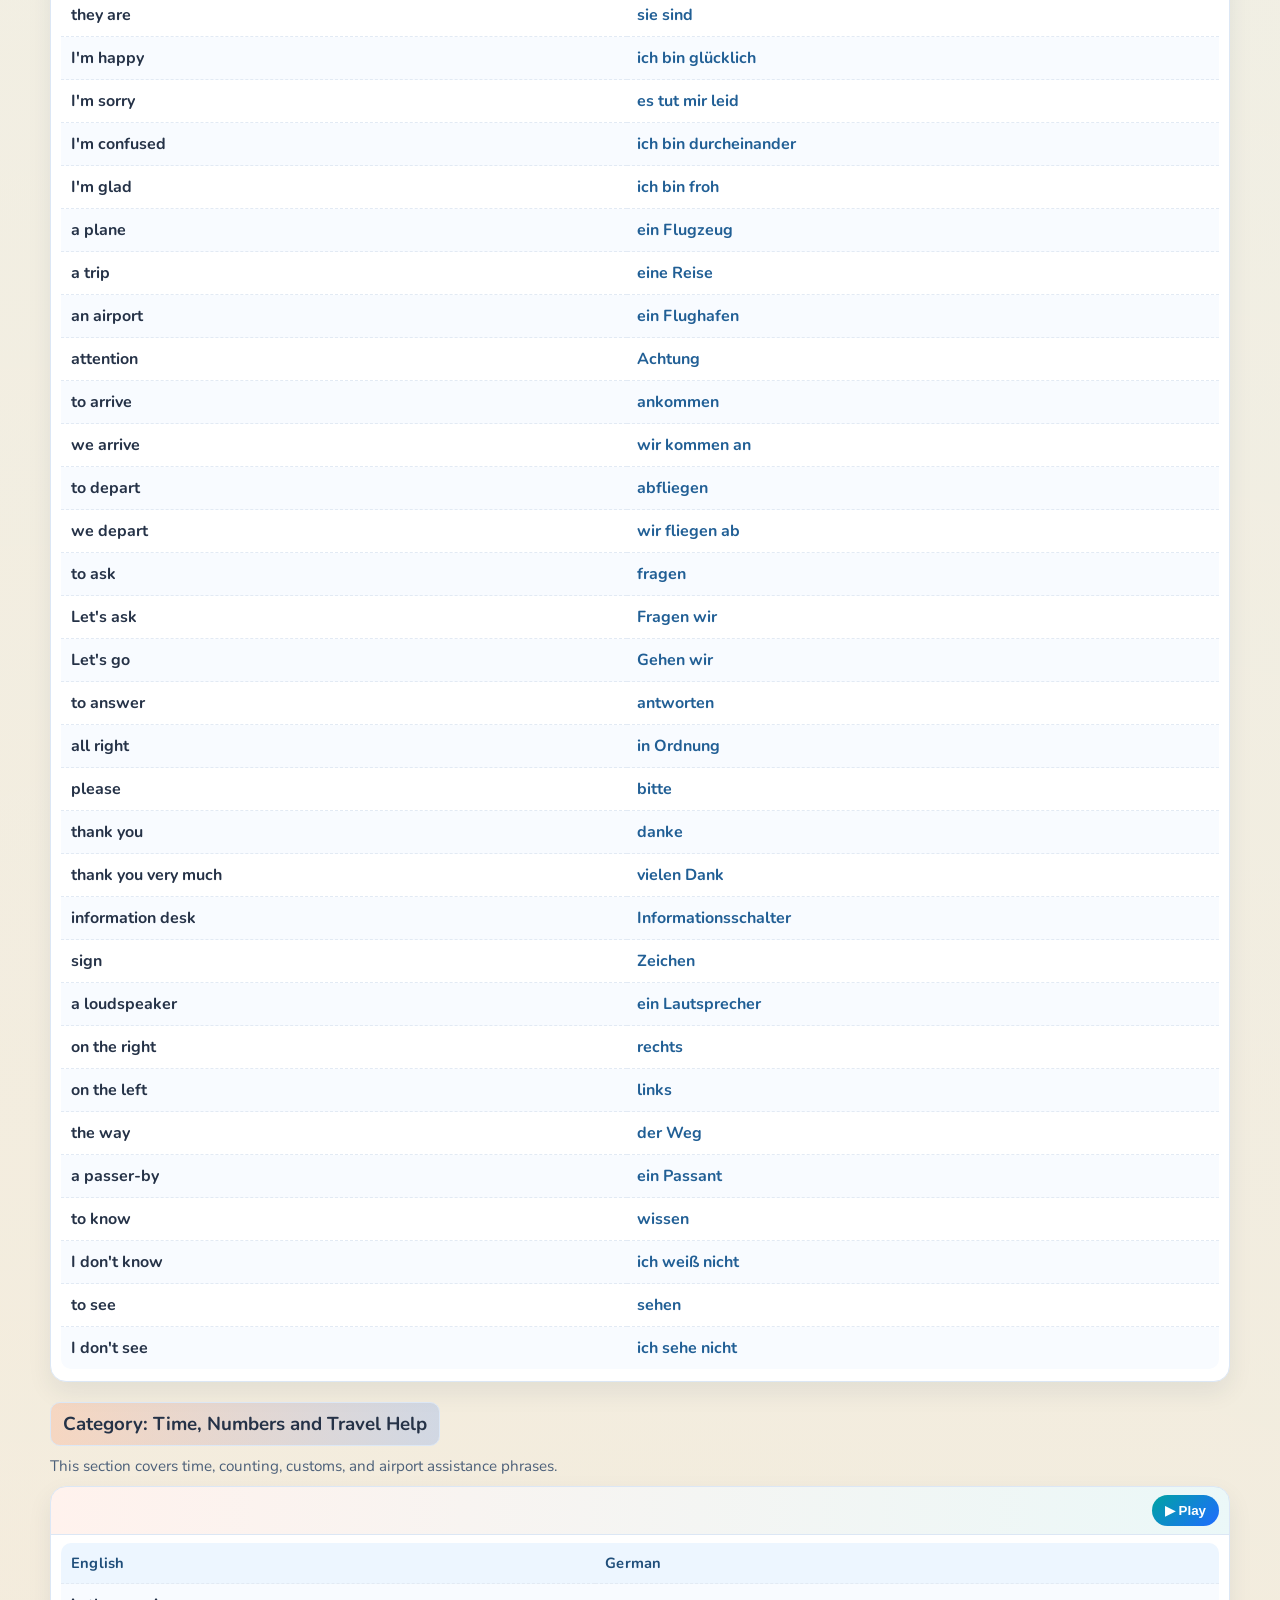
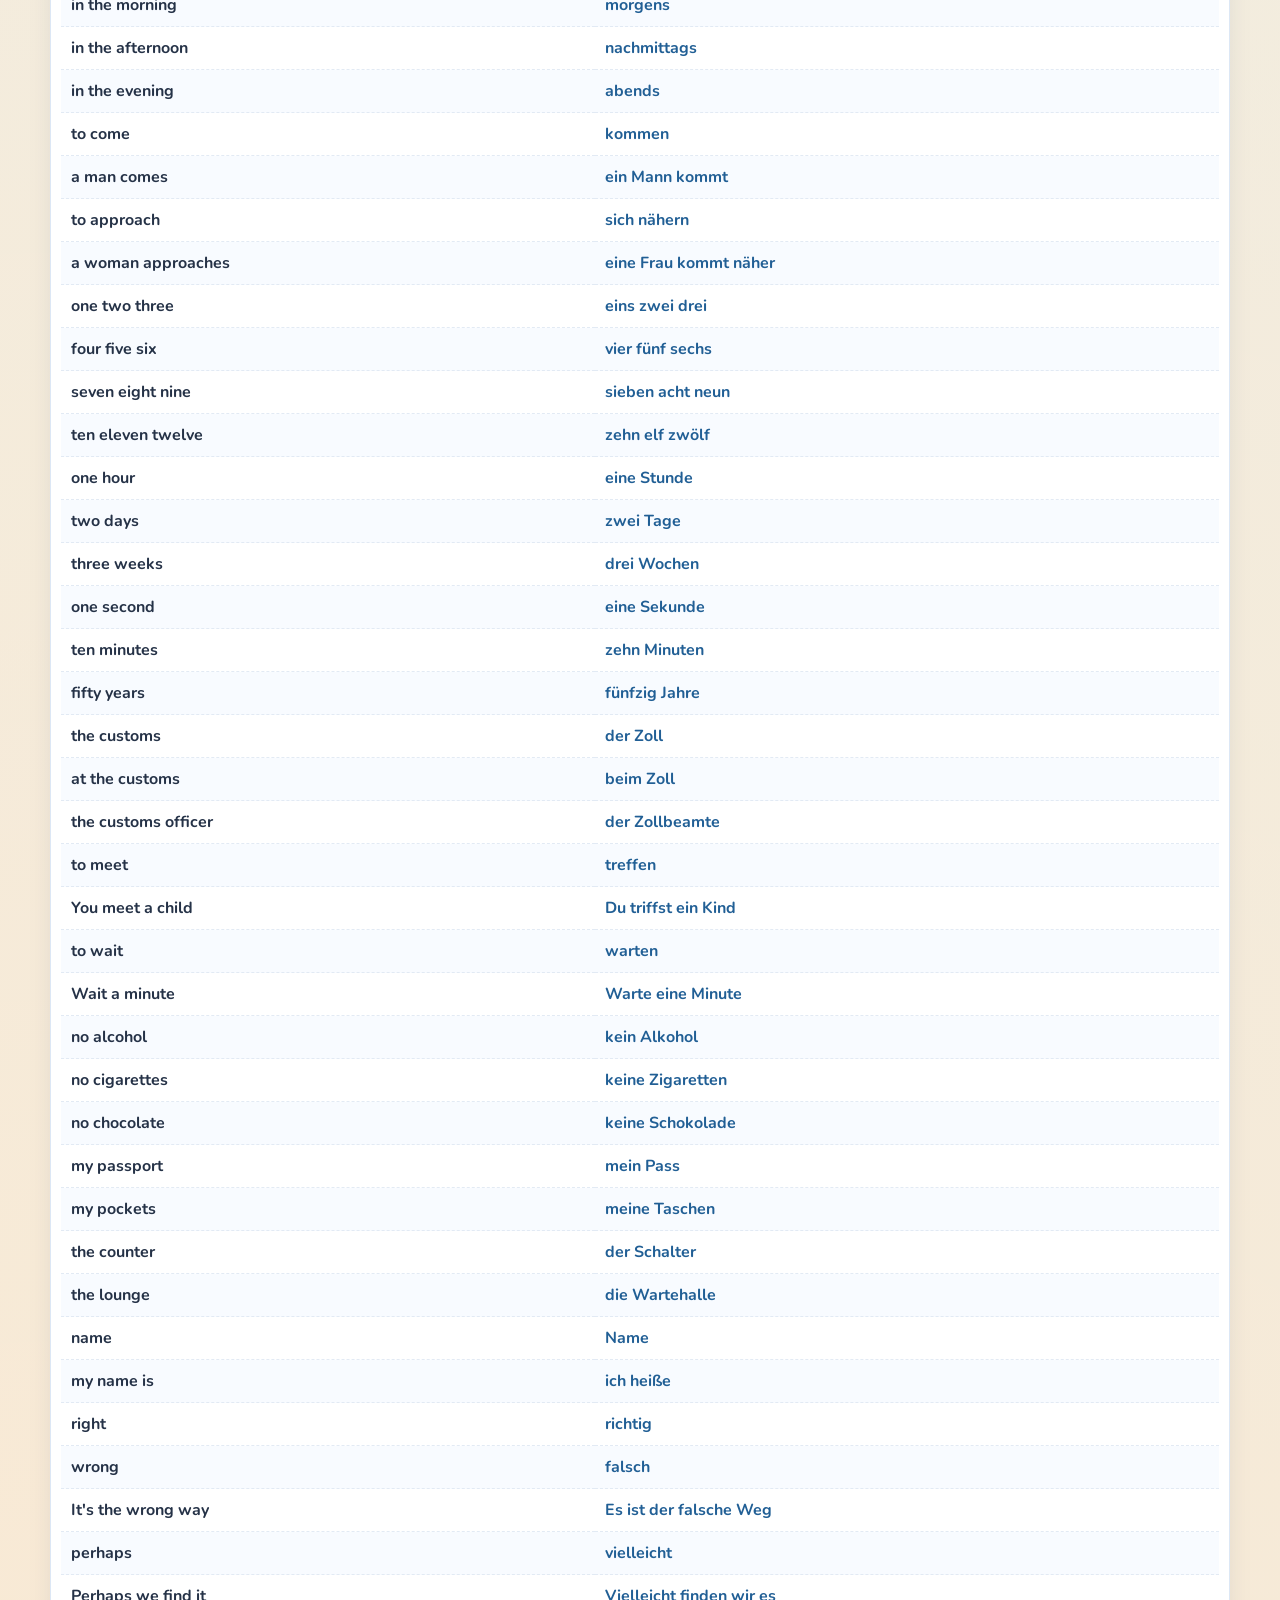
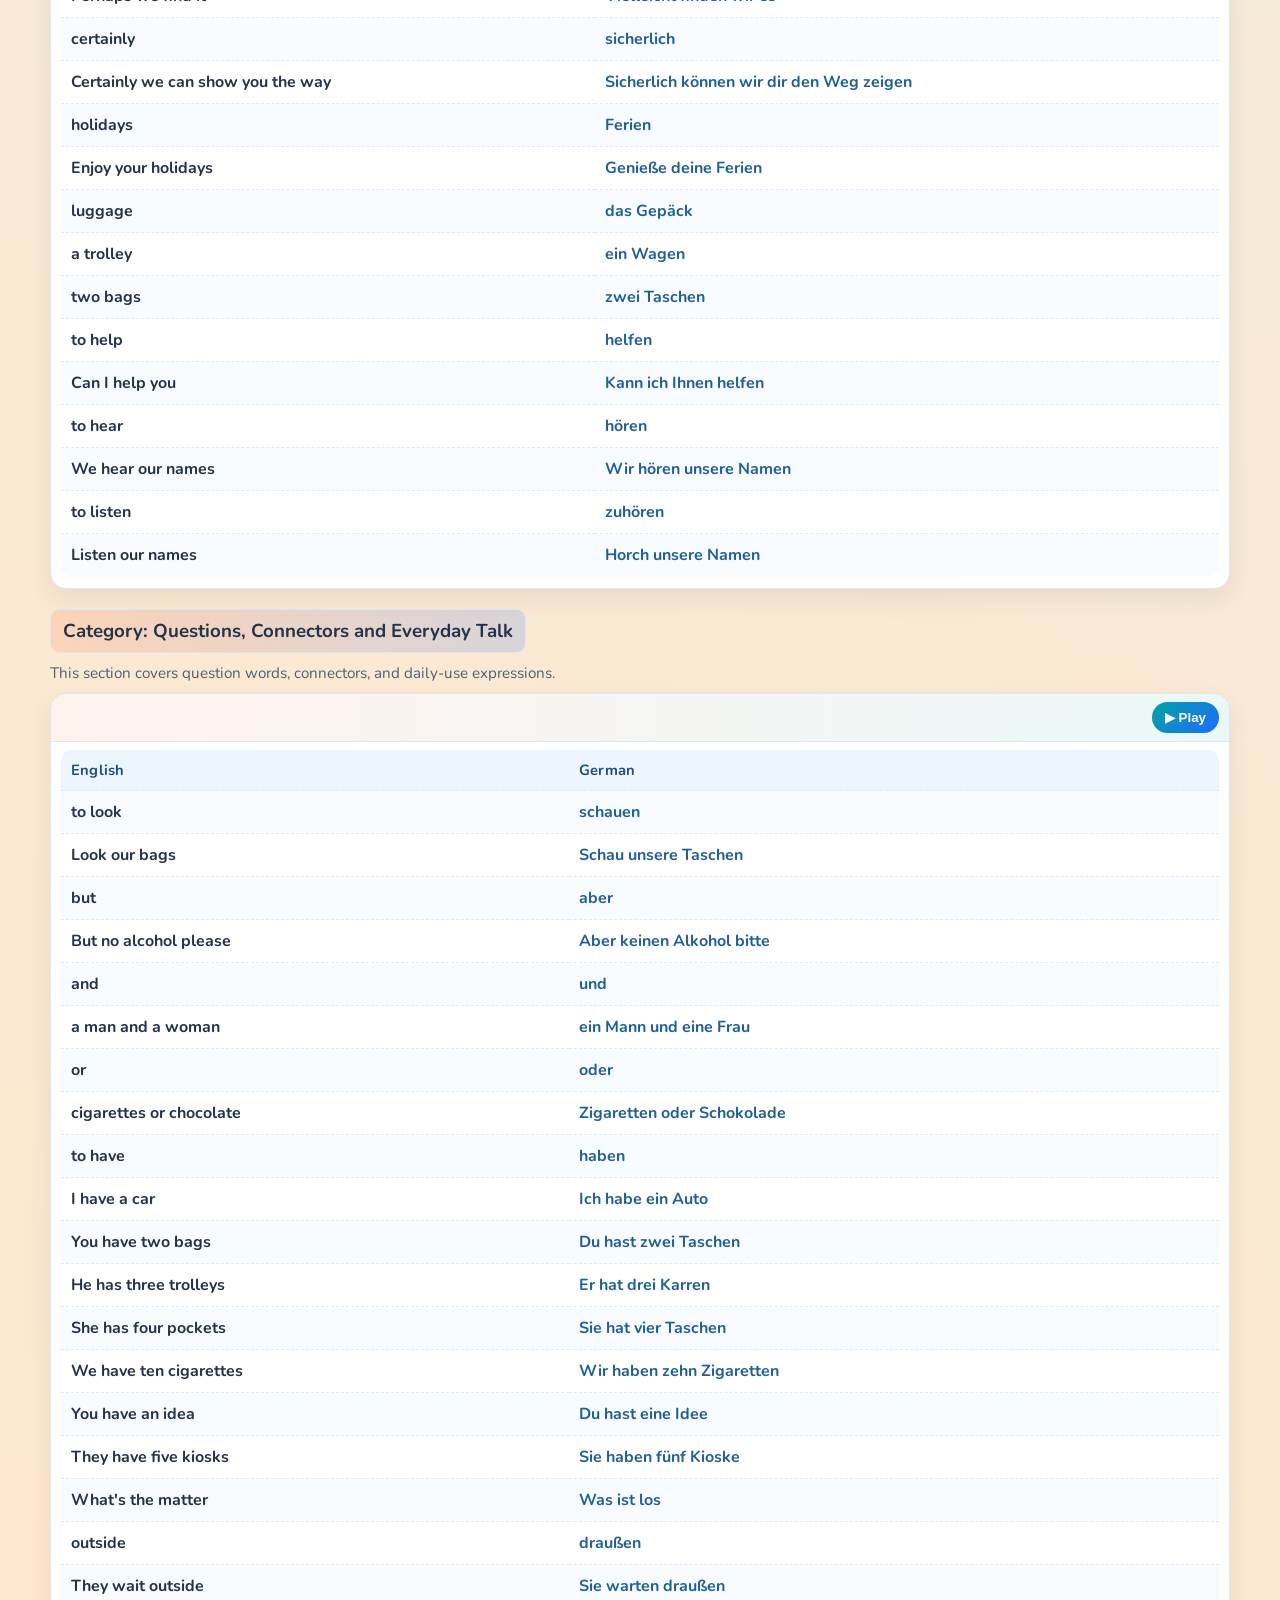
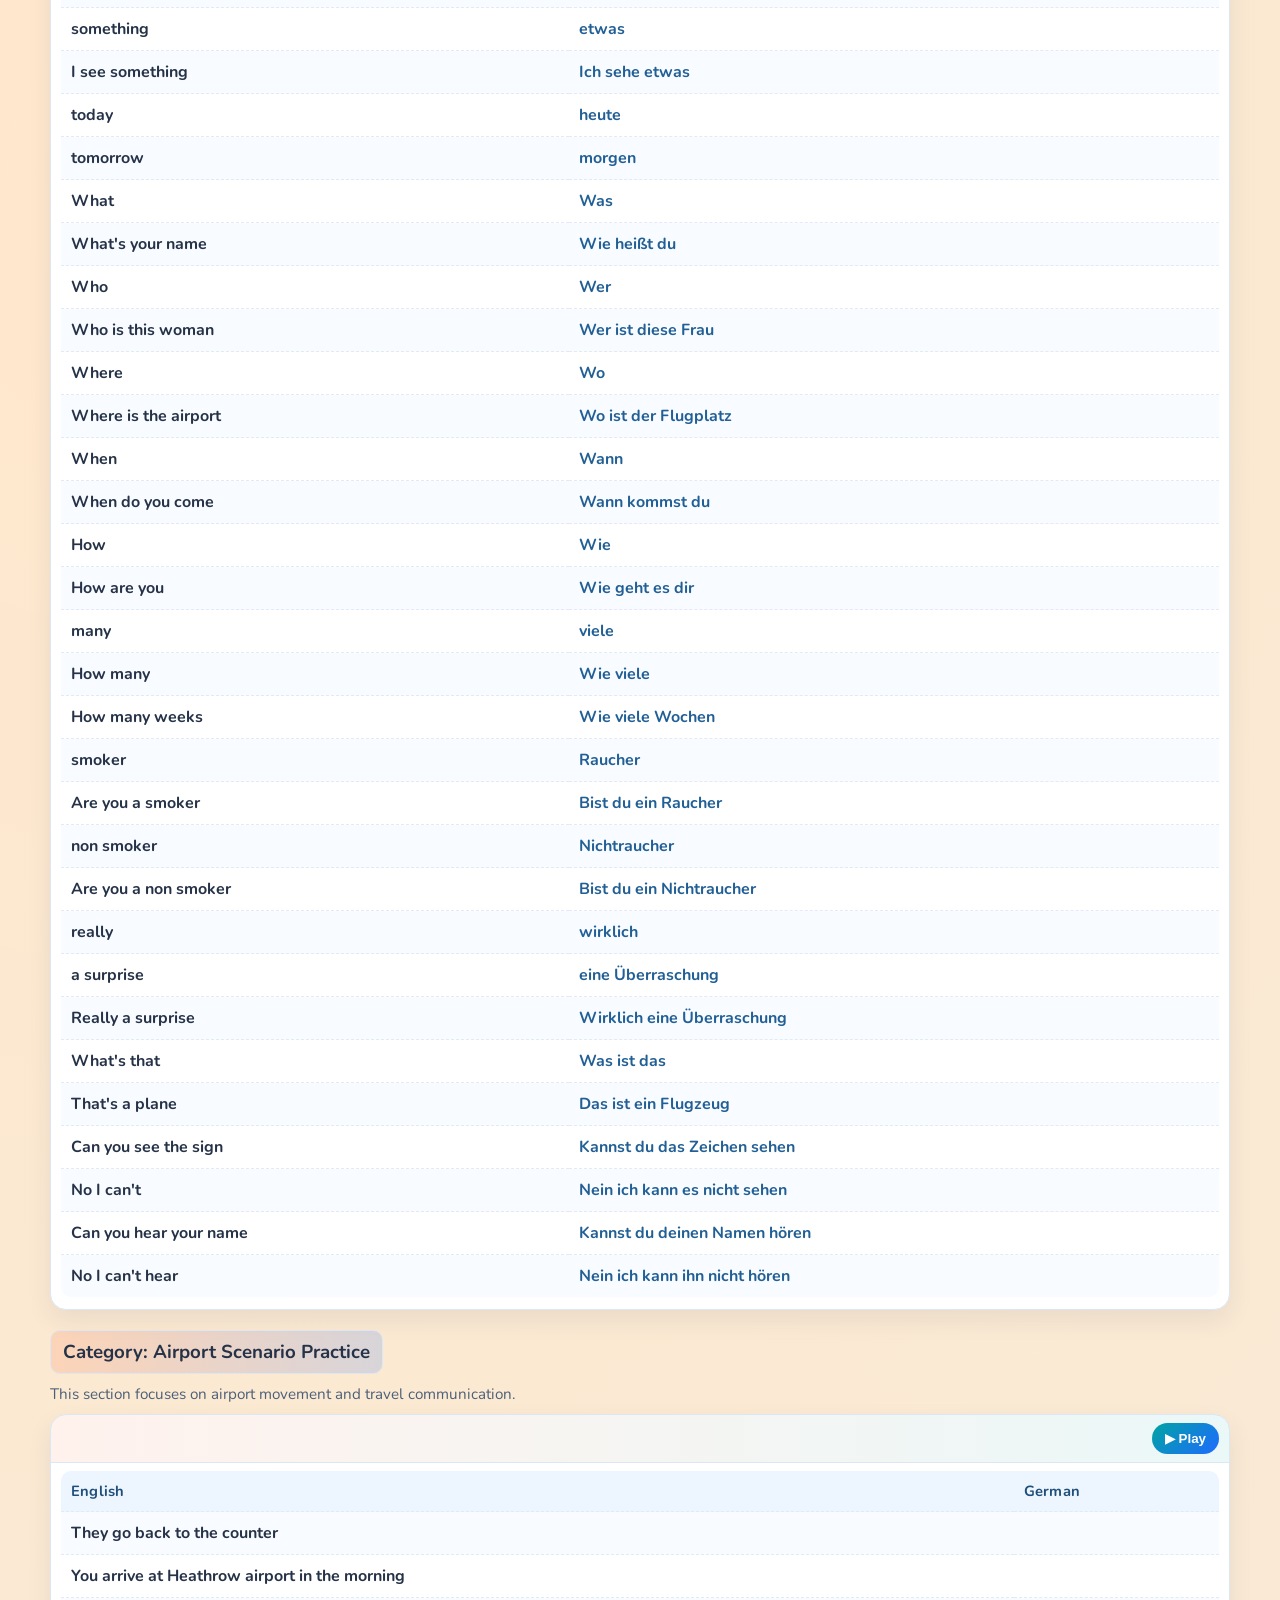
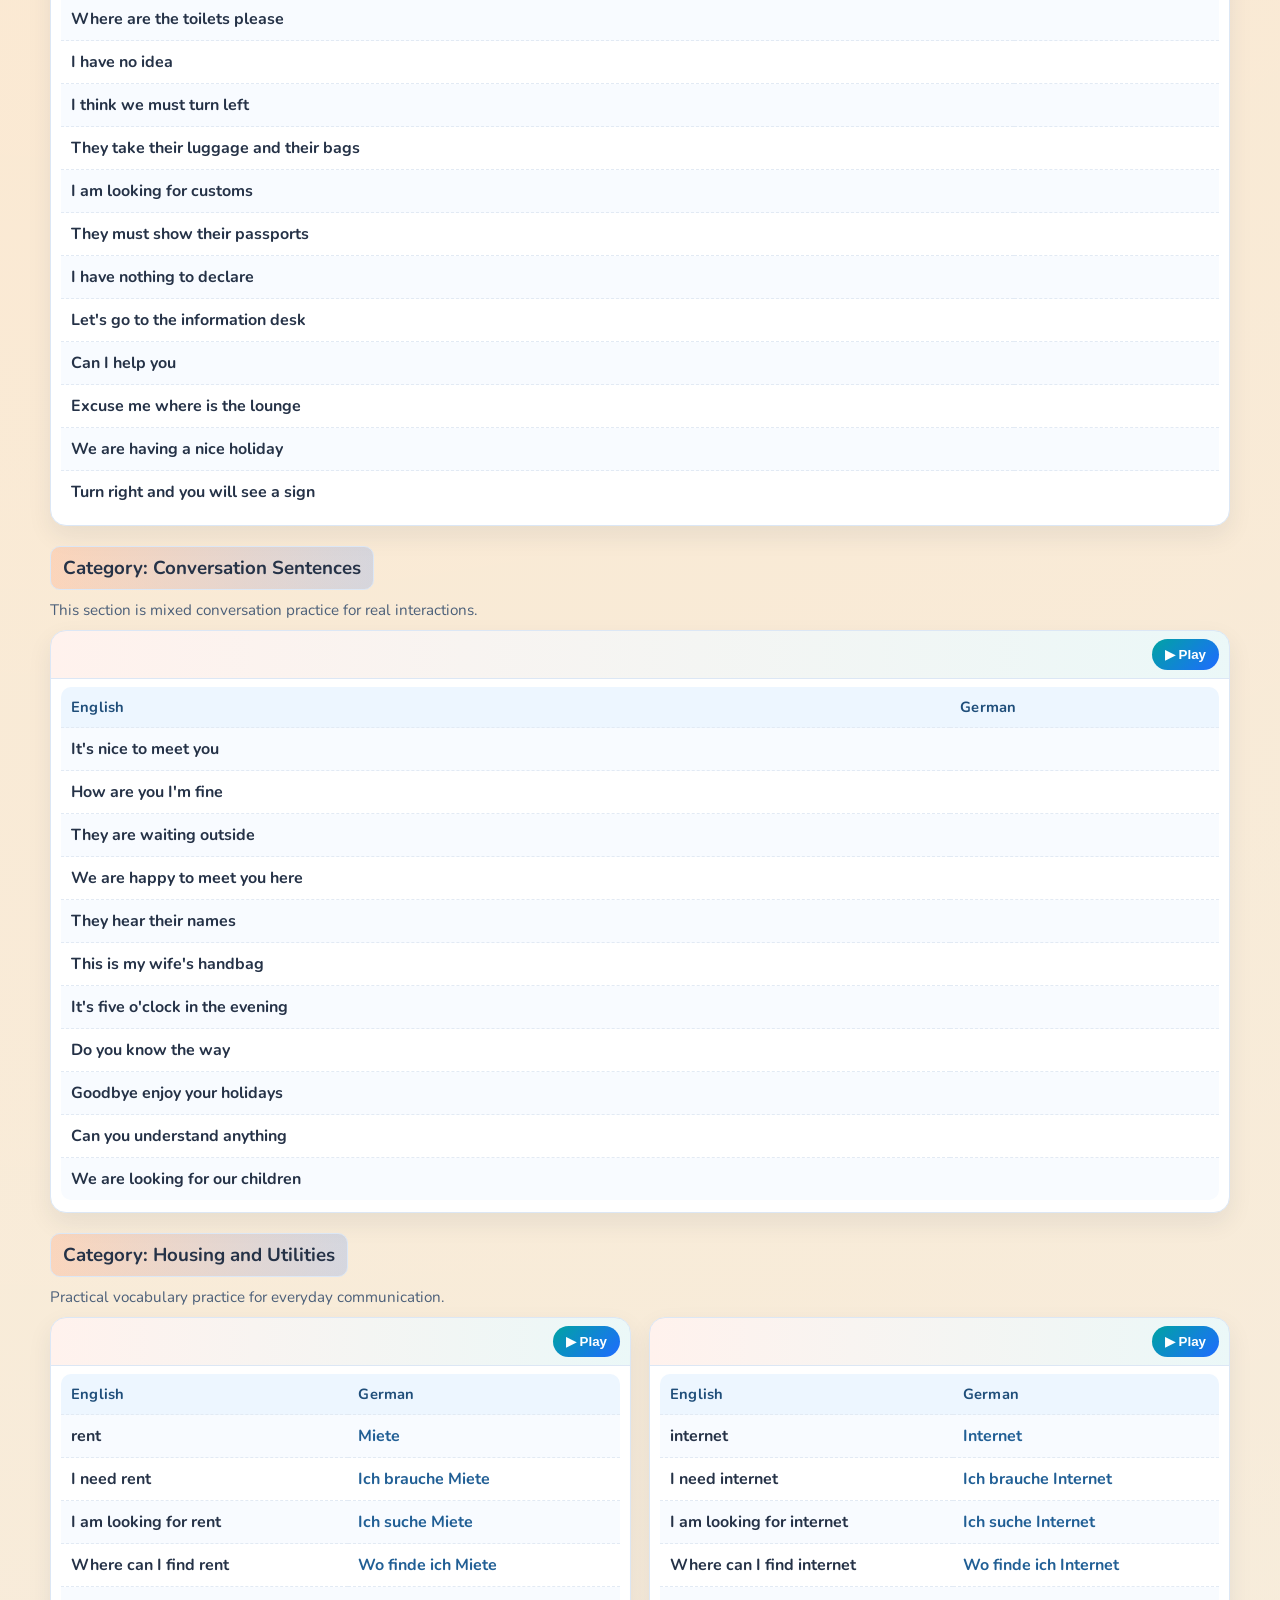
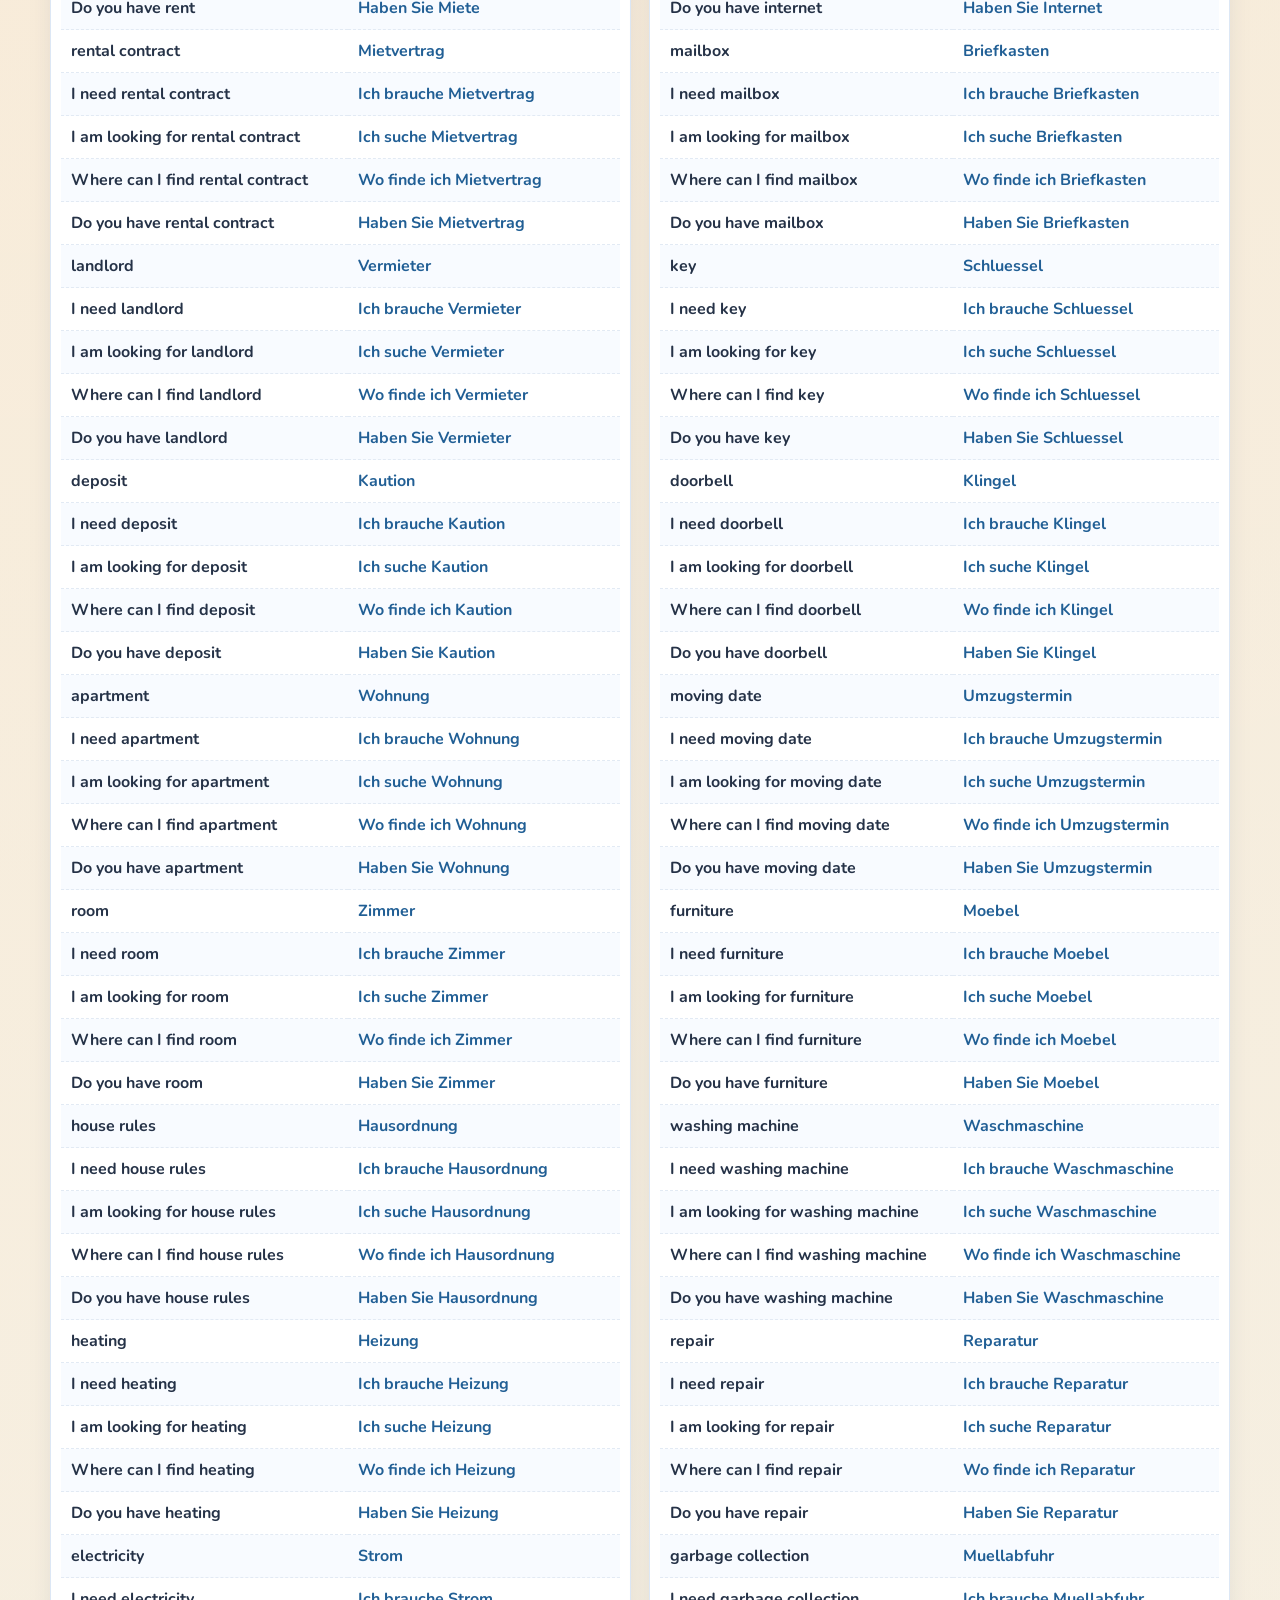
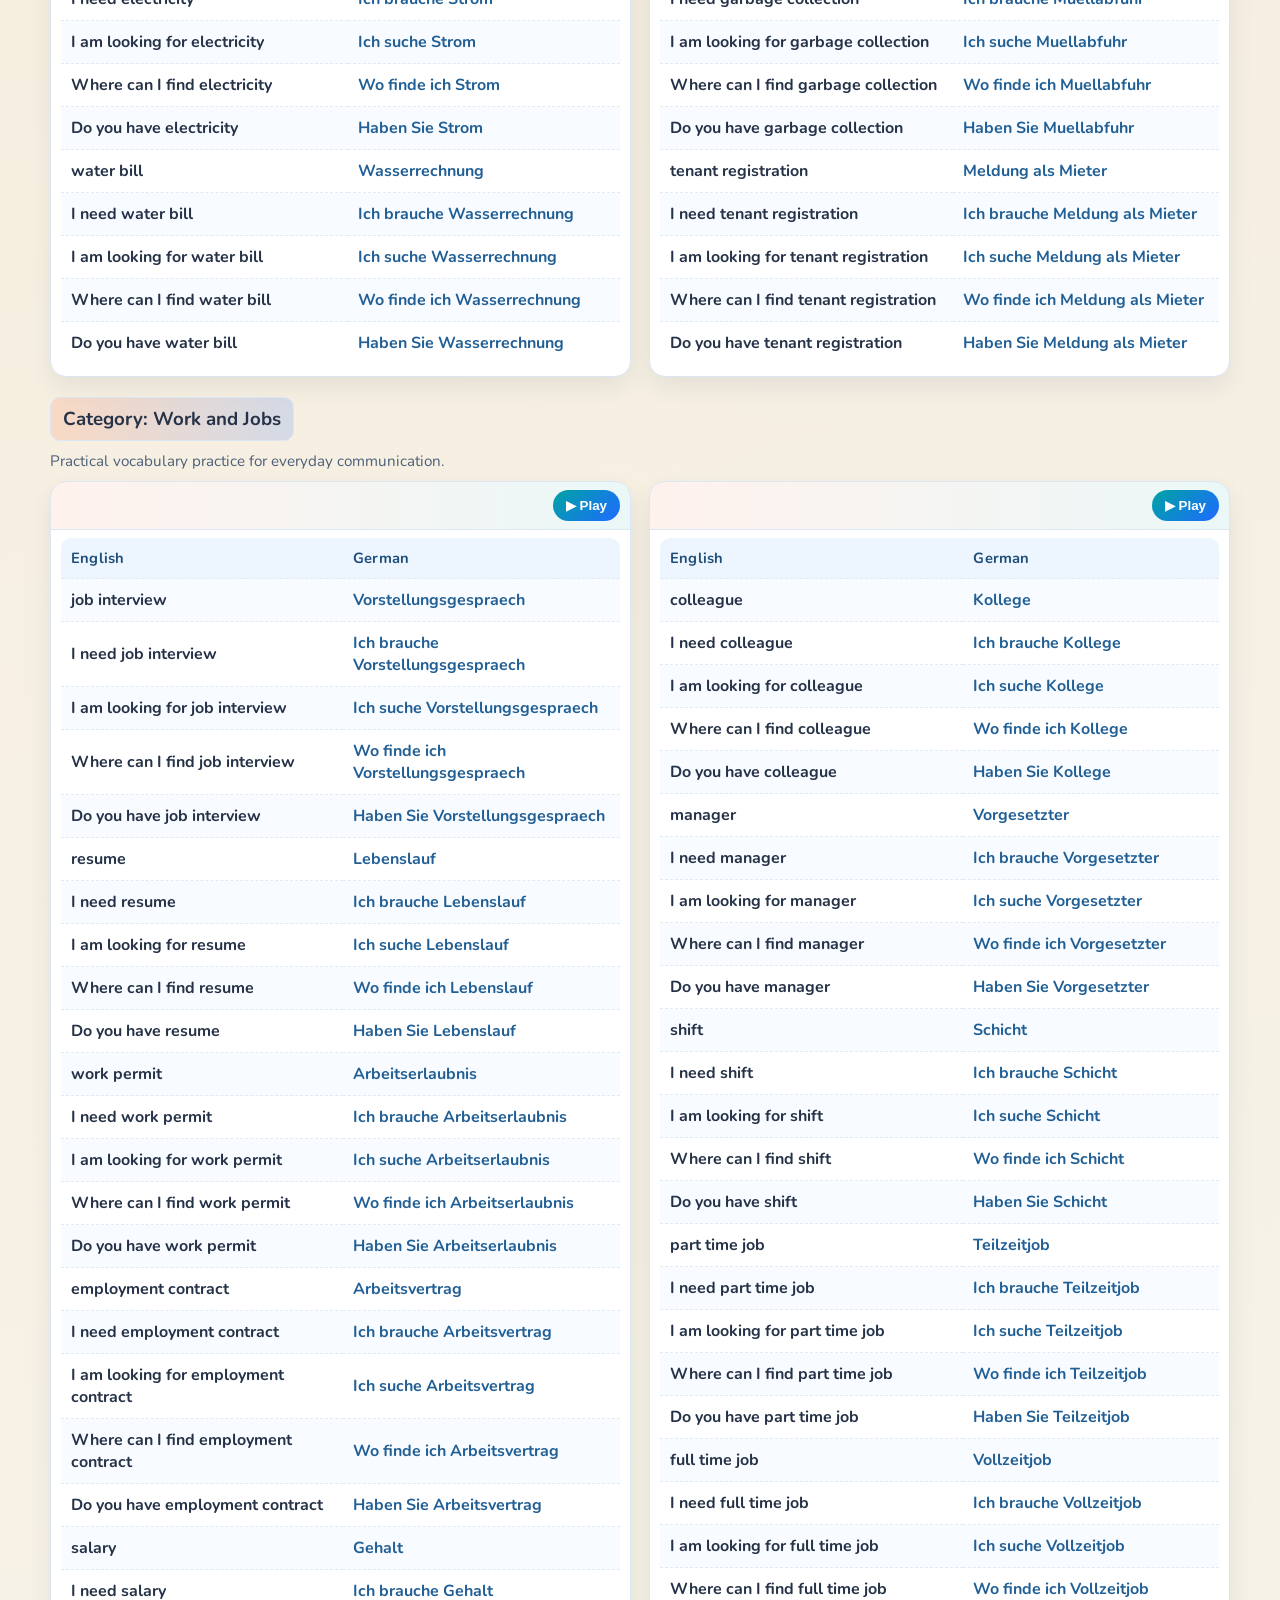
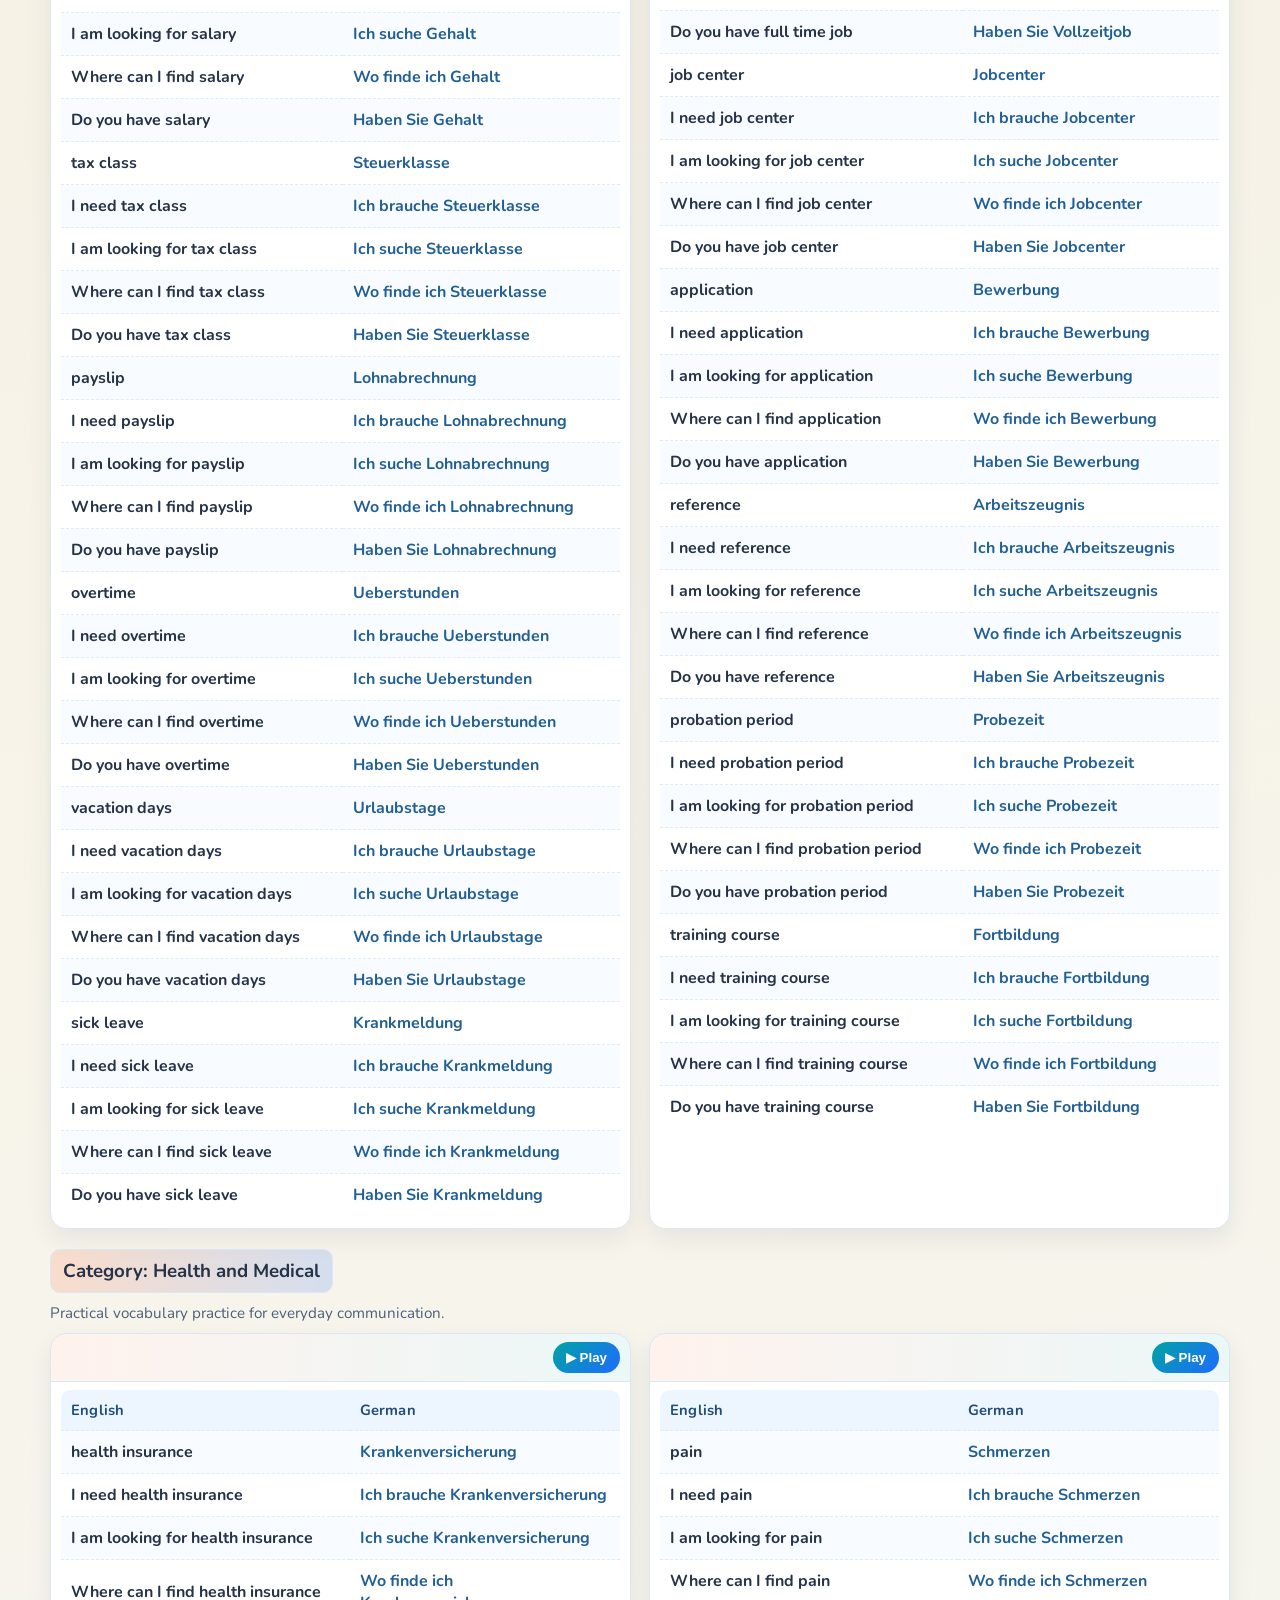
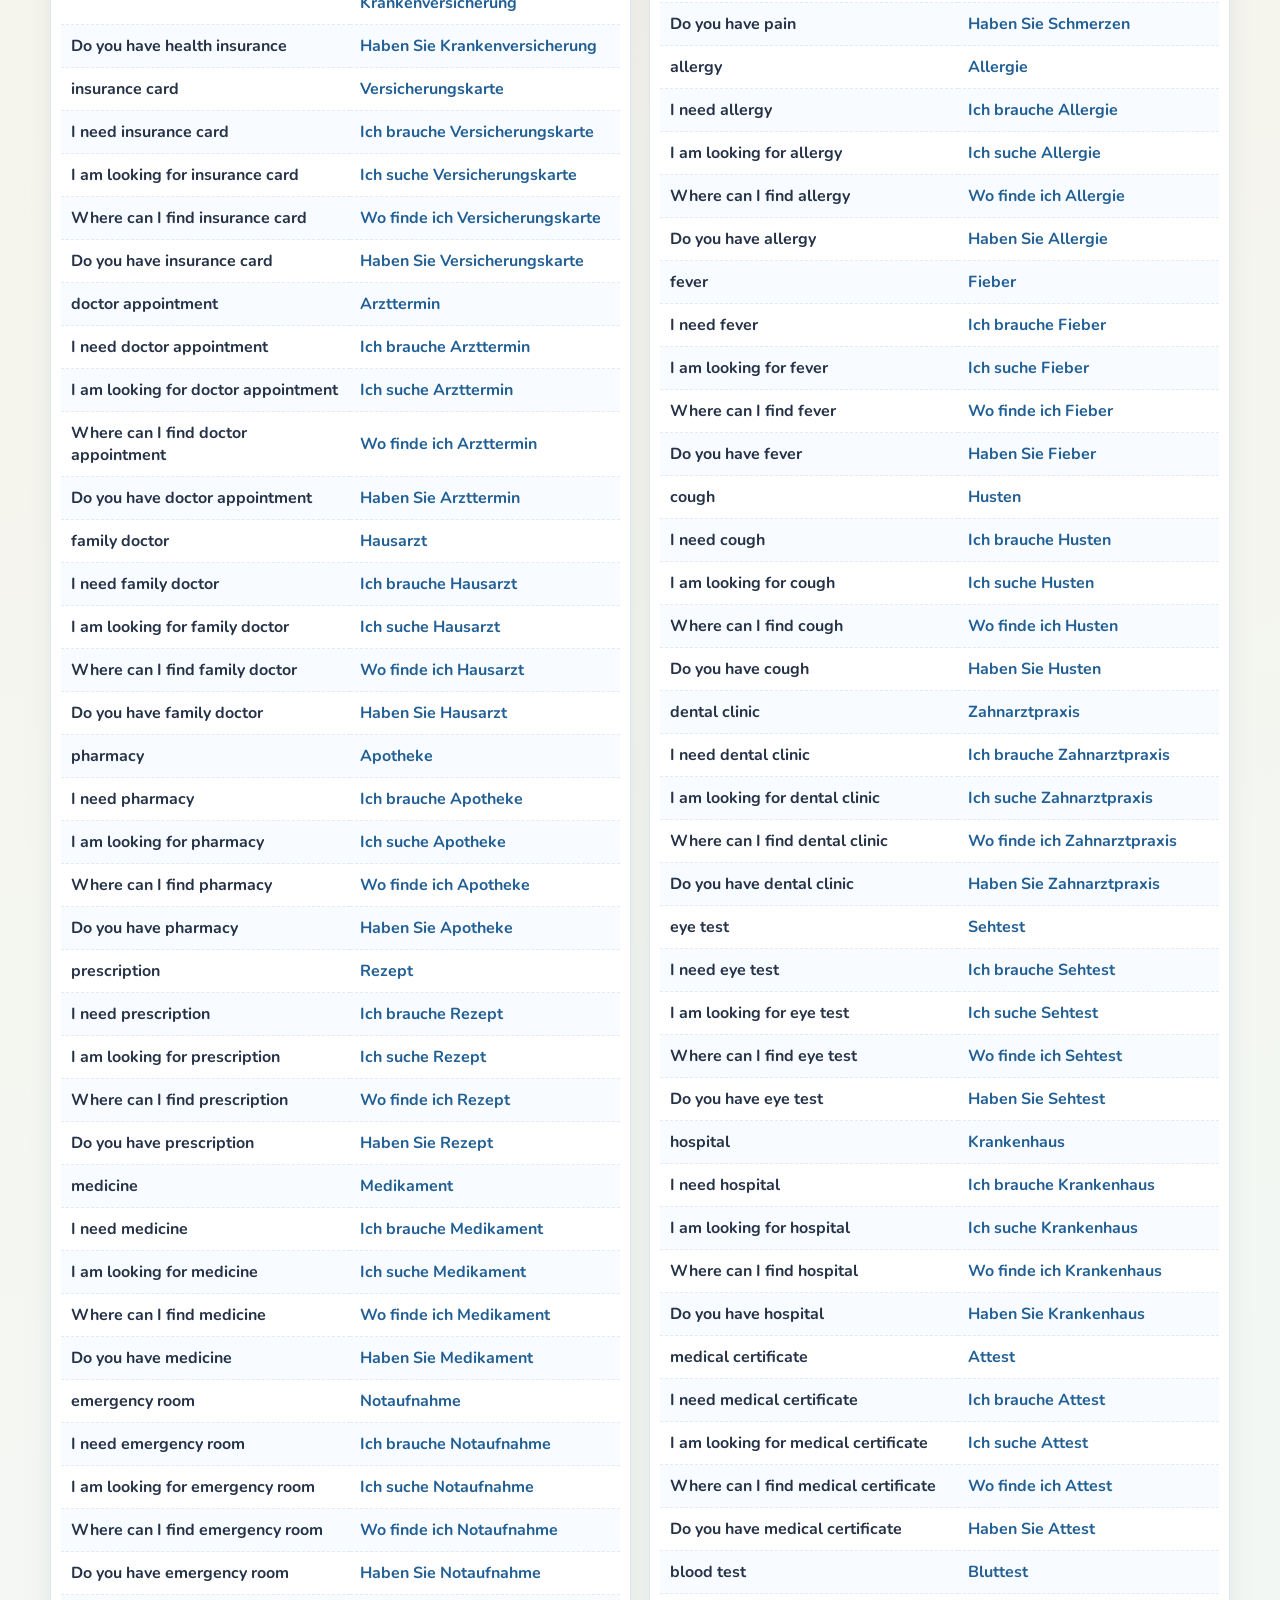
==== commit 31f374b6: "improve" ====
--- a/index.html
+++ b/index.html
@@ -340,8 +340,9 @@
 </style>
 
 <script>
-let rate = 0.9;
+let rate = 1.0;
 let playbackActive = false;
+let playbackPaused = false;
 let playbackTimerA = null;
 let playbackTimerB = null;
 let orderedLessons = [];
@@ -350,6 +351,7 @@
 let activeQueueIndex = 0;
 let categoryDescriptions = {};
 let autoPlayNextCategories = true;
+let lastPlaybackStarter = null;
 
 function say(text, lang, cancelFirst){
   const u = new SpeechSynthesisUtterance(text);
@@ -363,7 +365,11 @@
   say(text, lang, true);
 }
 
-function setSpeed(v){ rate = v; }
+function setSpeed(v){
+  const nextRate = Number.parseFloat(v);
+  if(Number.isNaN(nextRate)) return;
+  rate = Math.min(2, Math.max(0.1, nextRate));
+}
 
 function clearPlaybackTimers(){
   if(playbackTimerA) clearTimeout(playbackTimerA);
@@ -381,8 +387,47 @@
   autoPlayNextCategories = !!enabled;
 }
 
+function pausePlayback(){
+  if(!playbackActive || playbackPaused) return;
+  playbackPaused = true;
+  clearPlaybackTimers();
+  window.speechSynthesis.cancel();
+  setPlaybackStatus('Paused');
+}
+
+function resumePlayback(){
+  if(!playbackActive || !playbackPaused) return;
+  playbackPaused = false;
+  setPlaybackStatus('Resumed');
+
+  if(activeAutoQueue.length){
+    playNextQueuedLesson();
+  }
+}
+
+function handlePlaybackAction(action){
+  if(!action) return;
+
+  if(action === 'play'){
+    if(playbackActive && playbackPaused){
+      resumePlayback();
+    } else if(!playbackActive && lastPlaybackStarter){
+      lastPlaybackStarter();
+    } else if(playbackActive){
+      setPlaybackStatus('Already playing');
+    } else {
+      setPlaybackStatus('Choose a lesson and press Play');
+    }
+  } else if(action === 'pause'){
+    pausePlayback();
+  } else if(action === 'stop'){
+    stopPlayback();
+  }
+}
+
 function stopPlayback(){
   playbackActive = false;
+  playbackPaused = false;
   clearPlaybackTimers();
   activeAutoQueue = [];
   activeQueueIndex = 0;
@@ -407,7 +452,7 @@
 
   let finished = false;
   const finishOnce = () => {
-    if(finished || !playbackActive) return;
+    if(finished || !playbackActive || playbackPaused) return;
     finished = true;
     startPlayback();
   };
@@ -430,12 +475,12 @@
 
   let i=0;
   function run(){
-    if(!playbackActive) return;
+    if(!playbackActive || playbackPaused) return;
 
     if(i<list.length){
       say(list[i][0], 'en-US', false);
       playbackTimerA = setTimeout(()=>{
-        if(!playbackActive) return;
+        if(!playbackActive || playbackPaused) return;
         if(list[i][1]) say(list[i][1], 'de-DE', false);
         i++;
         playbackTimerB = setTimeout(run,1500);
@@ -456,10 +501,11 @@
 }
 
 function playNextQueuedLesson(){
-  if(!playbackActive) return;
+  if(!playbackActive || playbackPaused) return;
 
   if(activeQueueIndex >= activeAutoQueue.length){
     playbackActive = false;
+    playbackPaused = false;
     setPlaybackStatus('Completed all categories');
     return;
   }
@@ -476,6 +522,7 @@
 }
 
 function playLesson(lessonName, categoryTitle){
+  lastPlaybackStarter = () => playLesson(lessonName, categoryTitle);
   stopPlayback();
 
   const start = lessonOrder[lessonName];
@@ -489,19 +536,22 @@
     : orderedLessons.filter(item => item.sectionIndex === start.sectionIndex);
   activeQueueIndex = 0;
   playbackActive = true;
+  playbackPaused = false;
   const mode = autoPlayNextCategories ? 'Auto' : 'Single Category';
   setPlaybackStatus(`Starting (${mode}): ${categoryTitle || 'Selected Category'}`);
   playNextQueuedLesson();
 }
 
 function playRolePlay(dialog, title, contextText){
+  lastPlaybackStarter = () => playRolePlay(dialog, title, contextText);
   stopPlayback();
   playbackActive = true;
+  playbackPaused = false;
   setPlaybackStatus(`Now Playing Role Play: ${title}`);
 
   let i = 0;
   function run(){
-    if(!playbackActive) return;
+    if(!playbackActive || playbackPaused) return;
 
     if(i < dialog.length){
       const en = dialog[i][0] || '';
@@ -510,13 +560,14 @@
       if(en) say(en, 'en-US', false);
 
       playbackTimerA = setTimeout(() => {
-        if(!playbackActive) return;
+        if(!playbackActive || playbackPaused) return;
         if(de) say(de, 'de-DE', false);
         i++;
         playbackTimerB = setTimeout(run, 1700);
       }, 1400);
     } else {
       playbackActive = false;
+      playbackPaused = false;
       setPlaybackStatus(`Completed role play: ${title}`);
     }
   }
@@ -545,15 +596,17 @@
 <div class="topbar">
 Speed:
 <select onchange="setSpeed(this.value)">
-<option value="0.6">Slow</option>
-<option value="0.9" selected>Normal</option>
-<option value="1.2">Fast</option>
+<option value="0.5">Slow</option>
+<option value="1.0" selected>Normal</option>
+<option value="1.5">Fast</option>
 </select>
 <label style="display:inline-flex;align-items:center;gap:6px;font-weight:700;color:#36506e;">
 <input type="checkbox" checked onchange="setAutoPlayNext(this.checked)">
 Auto-Play-Next topics
 </label>
-<button class="stop-btn" onclick="stopPlayback()">Stop</button>
+<button class="play-btn" onclick="handlePlaybackAction('play')">Play / Resume</button>
+<button onclick="handlePlaybackAction('pause')">Pause</button>
+<button class="stop-btn" onclick="handlePlaybackAction('stop')">Stop</button>
 <span id="playbackStatus" class="playback-status">Idle</span>
 </div>
 
@@ -1168,7 +1221,6 @@
     <div class="lesson-head">
       <div>
         <button class="play-btn" onclick="playLesson('${esc(name)}','${esc(lessonToCategory[name] || '')}')">▶ Play</button>
-        <button class="stop-btn" onclick="stopPlayback()">Stop</button>
       </div>
     </div>
     <div class="entries">
@@ -1239,7 +1291,6 @@
       <h3>${scenario.title}</h3>
       <div>
         <button class="play-role-btn" onclick="playRolePlay(rolePlayScenarios[${index}].lines,'${esc(scenario.title)}','${esc(scenario.context)}')">▶ Play</button>
-        <button class="stop-btn" onclick="stopPlayback()">Stop</button>
       </div>
     </div>
     <p class="scenario-sub">${scenario.context}</p>
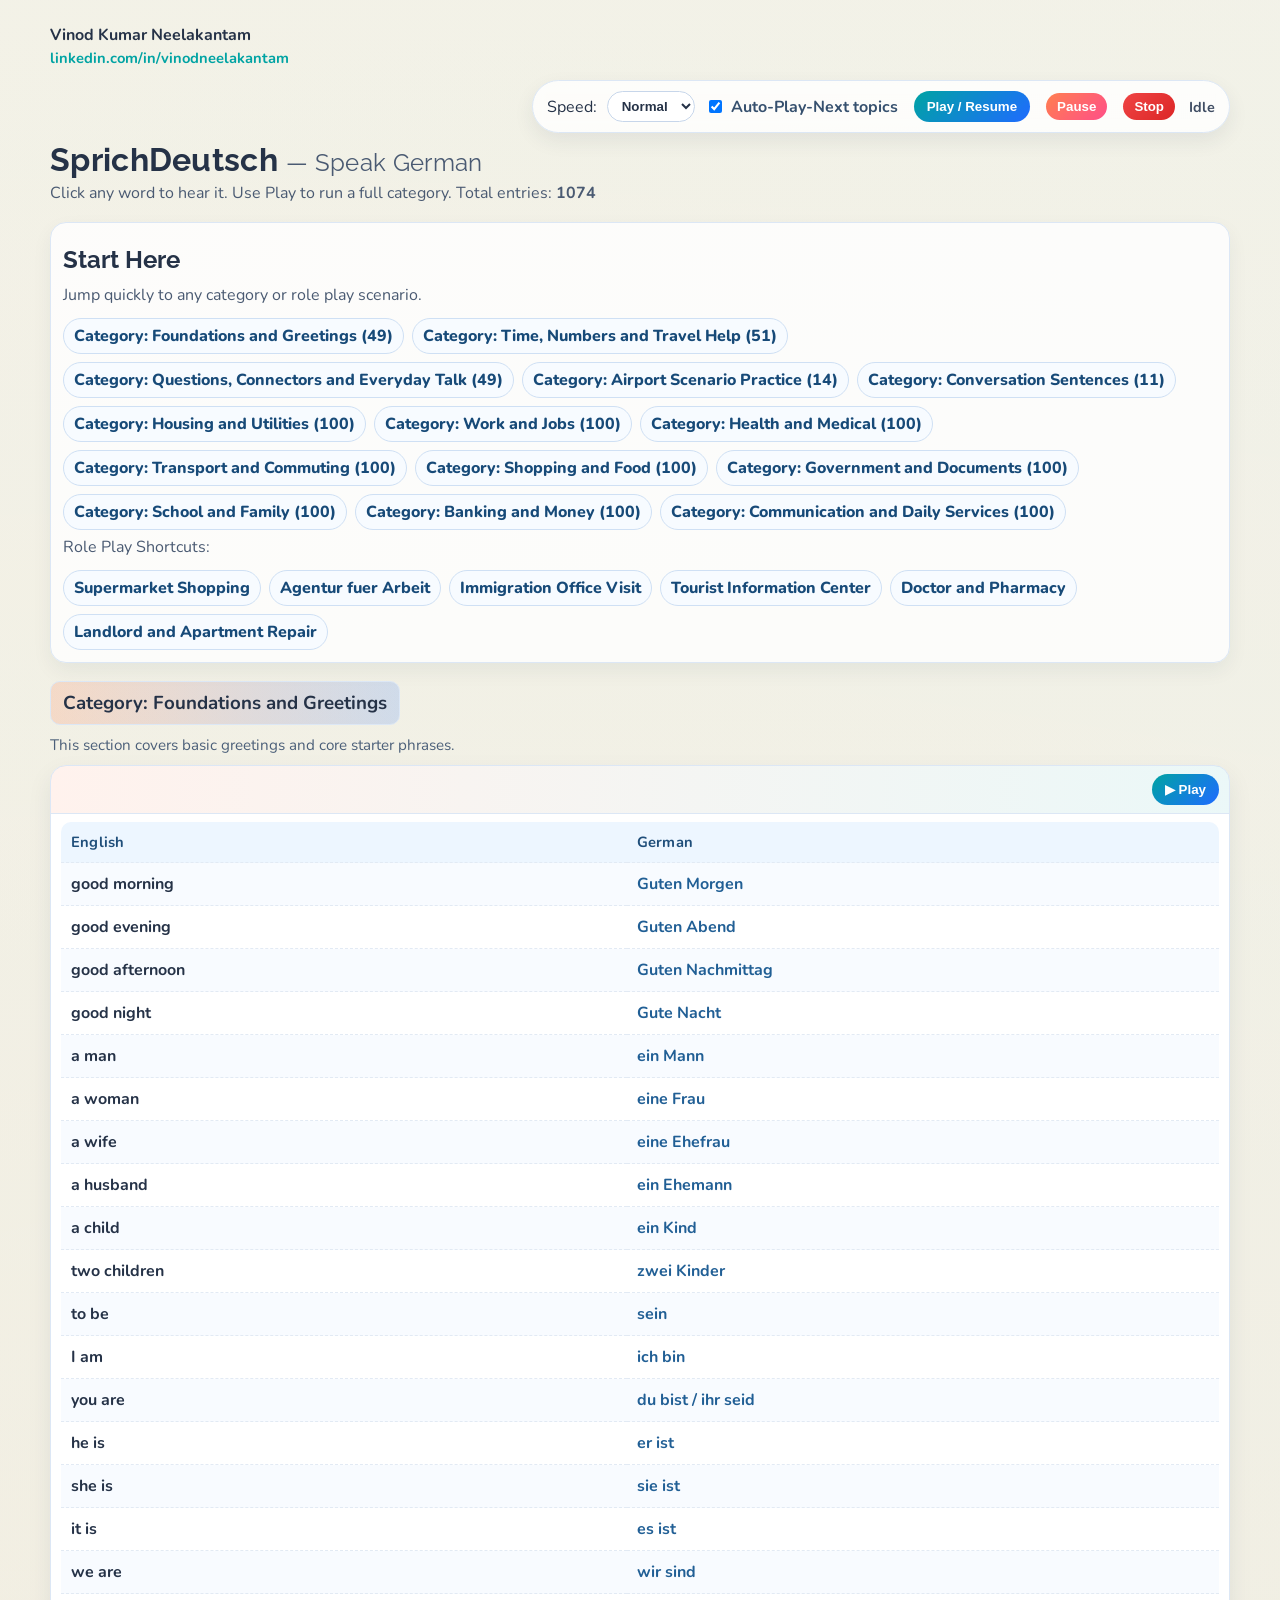
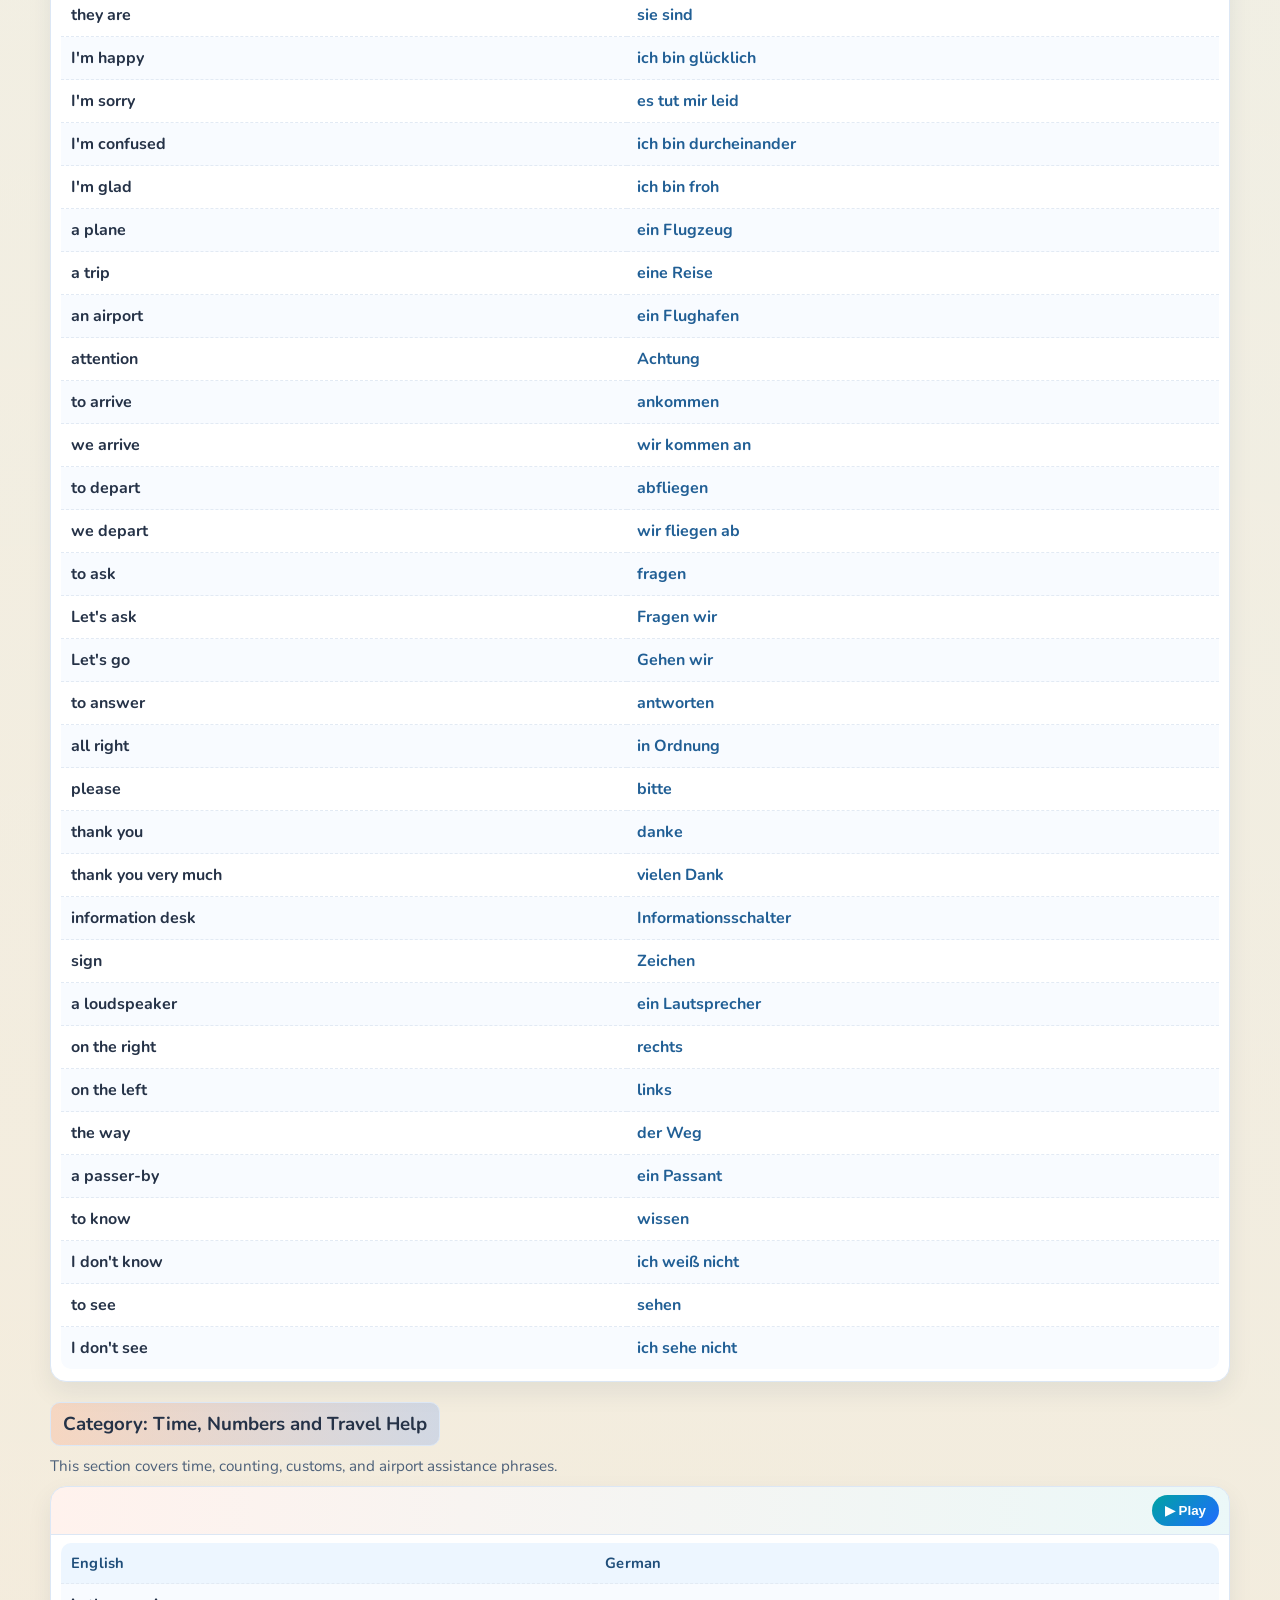
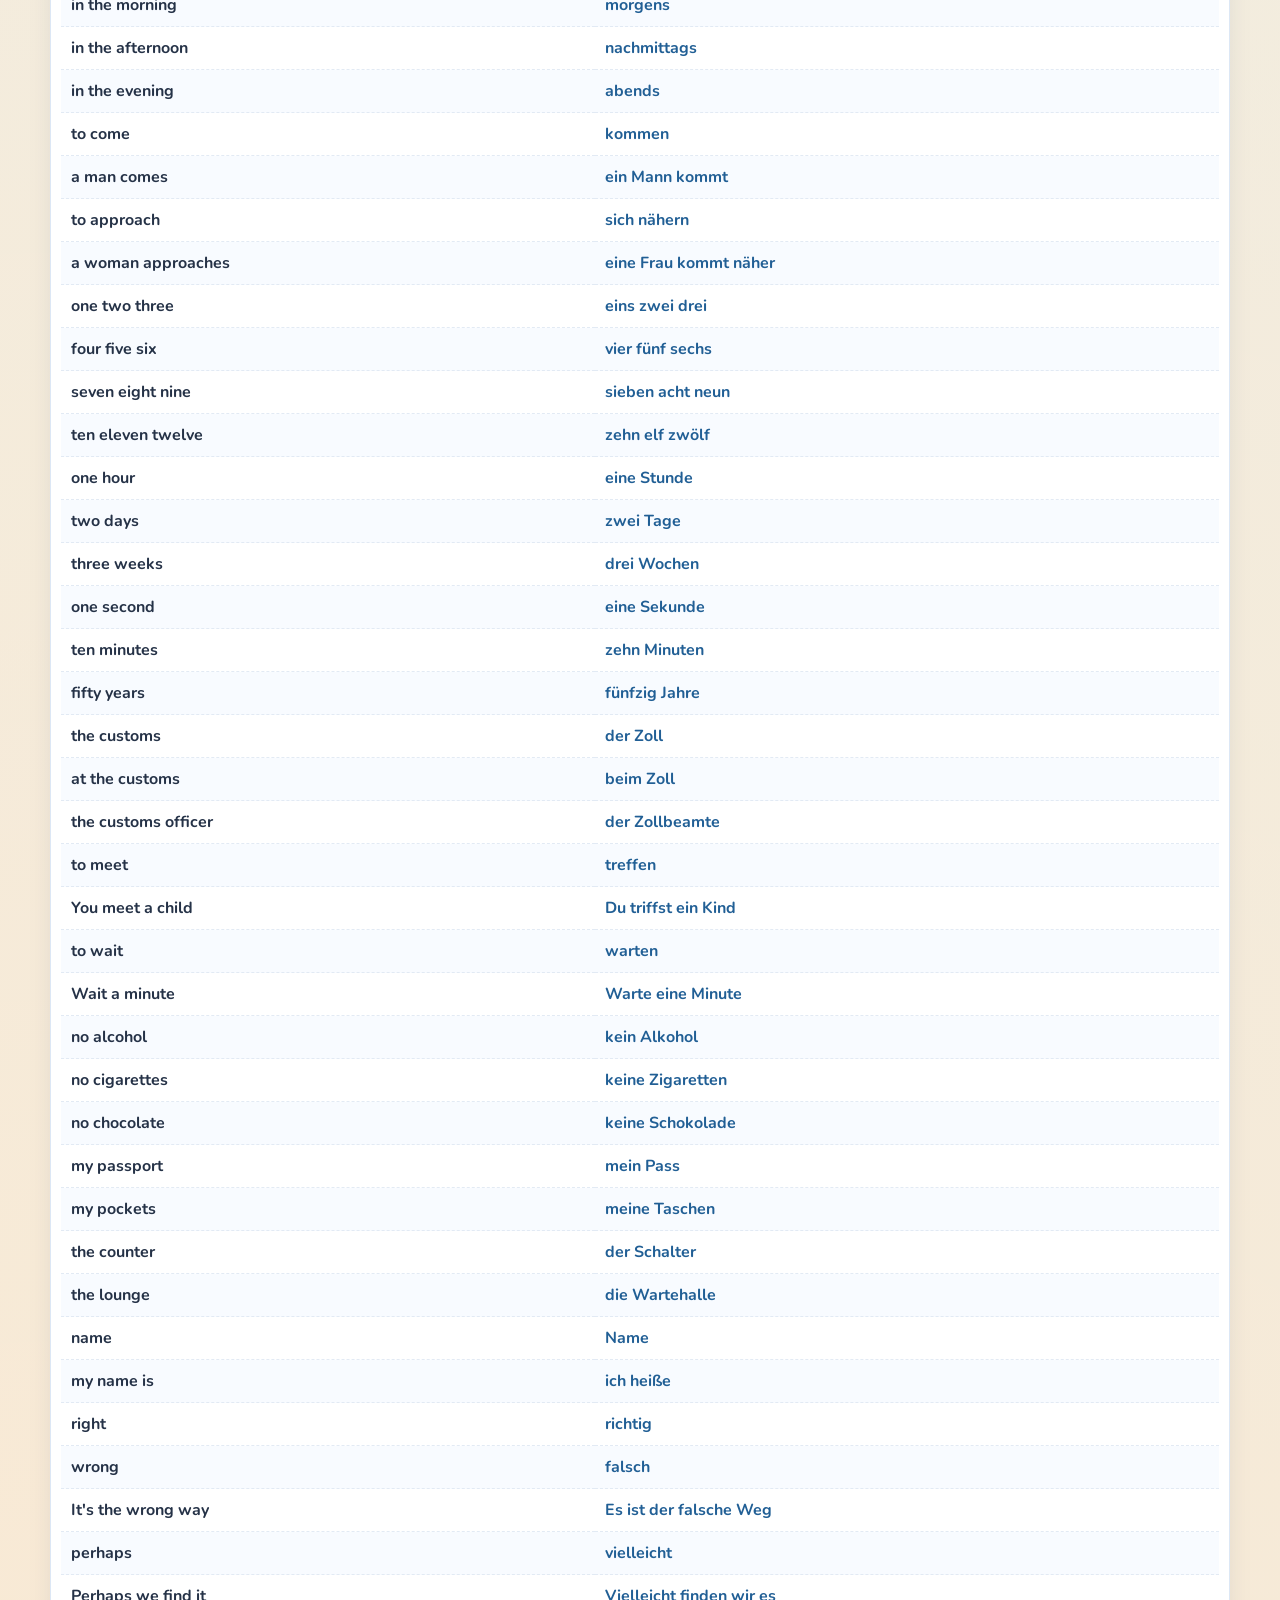
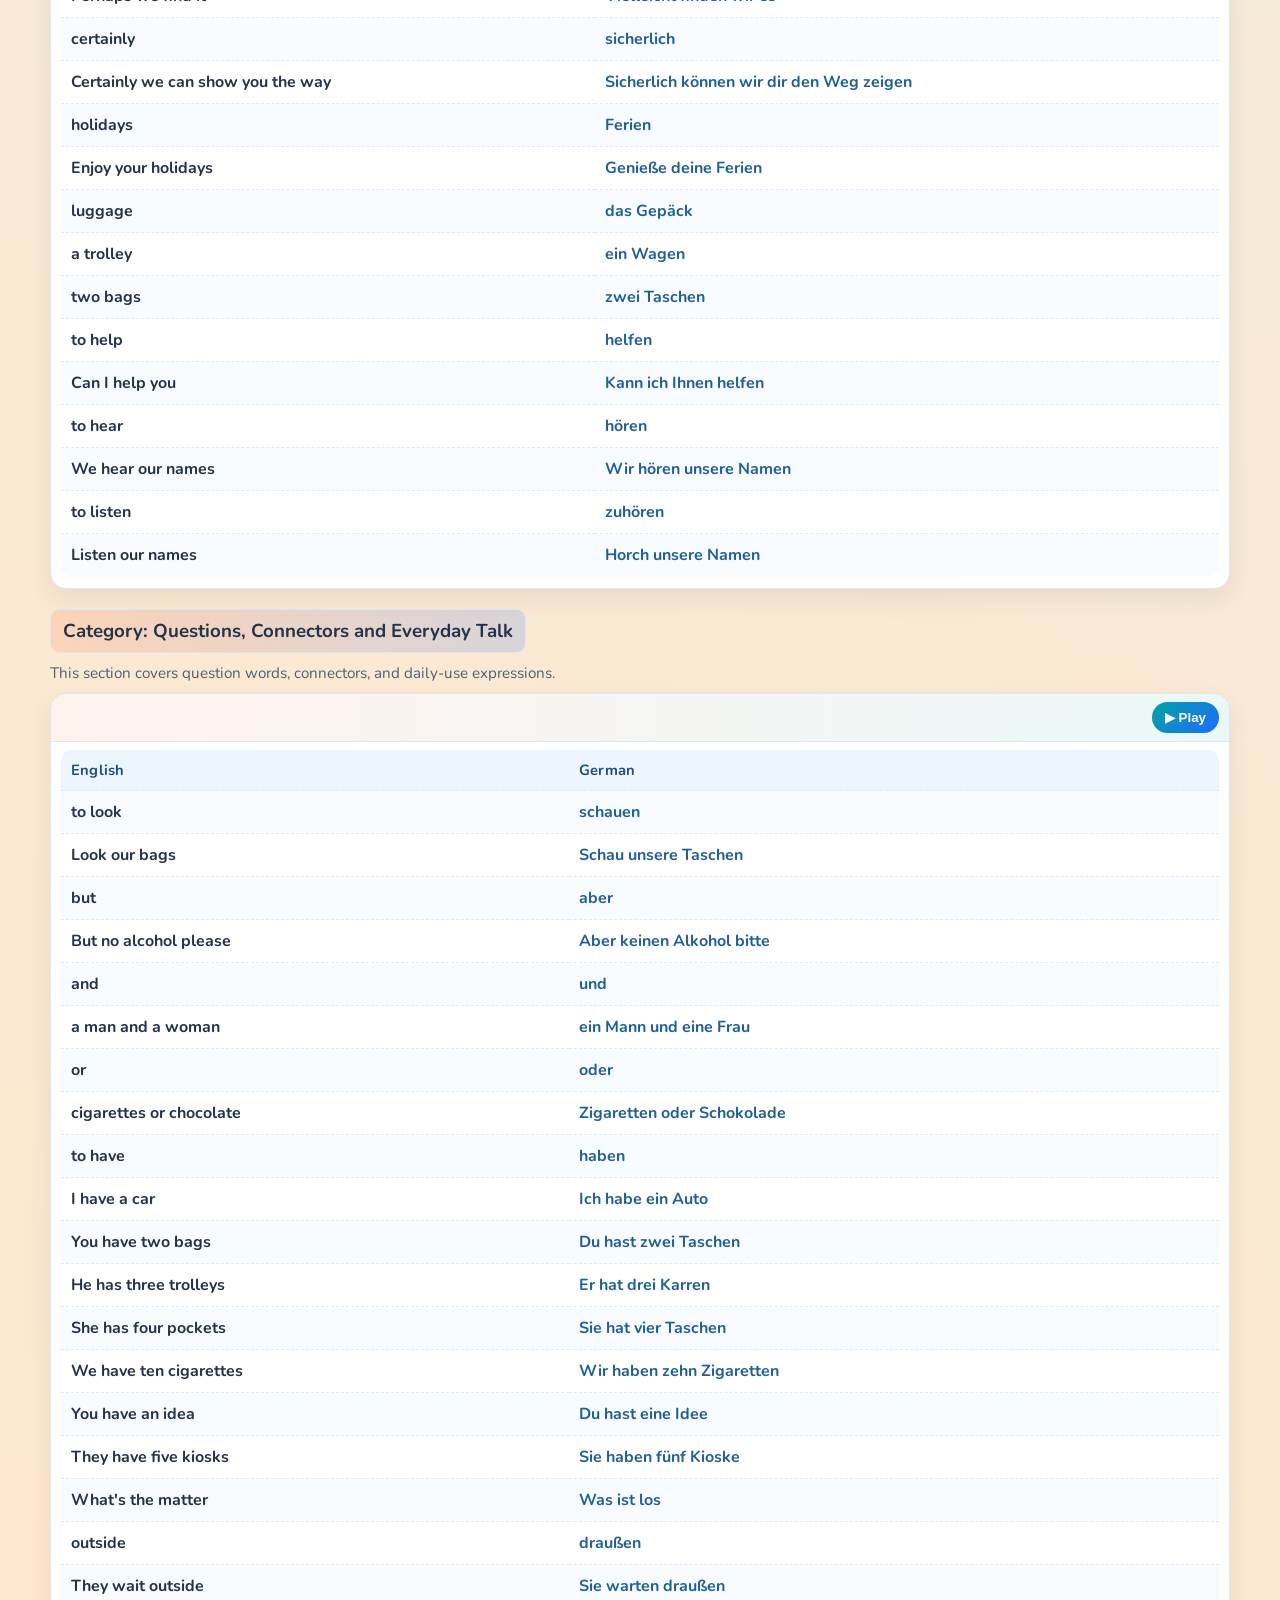
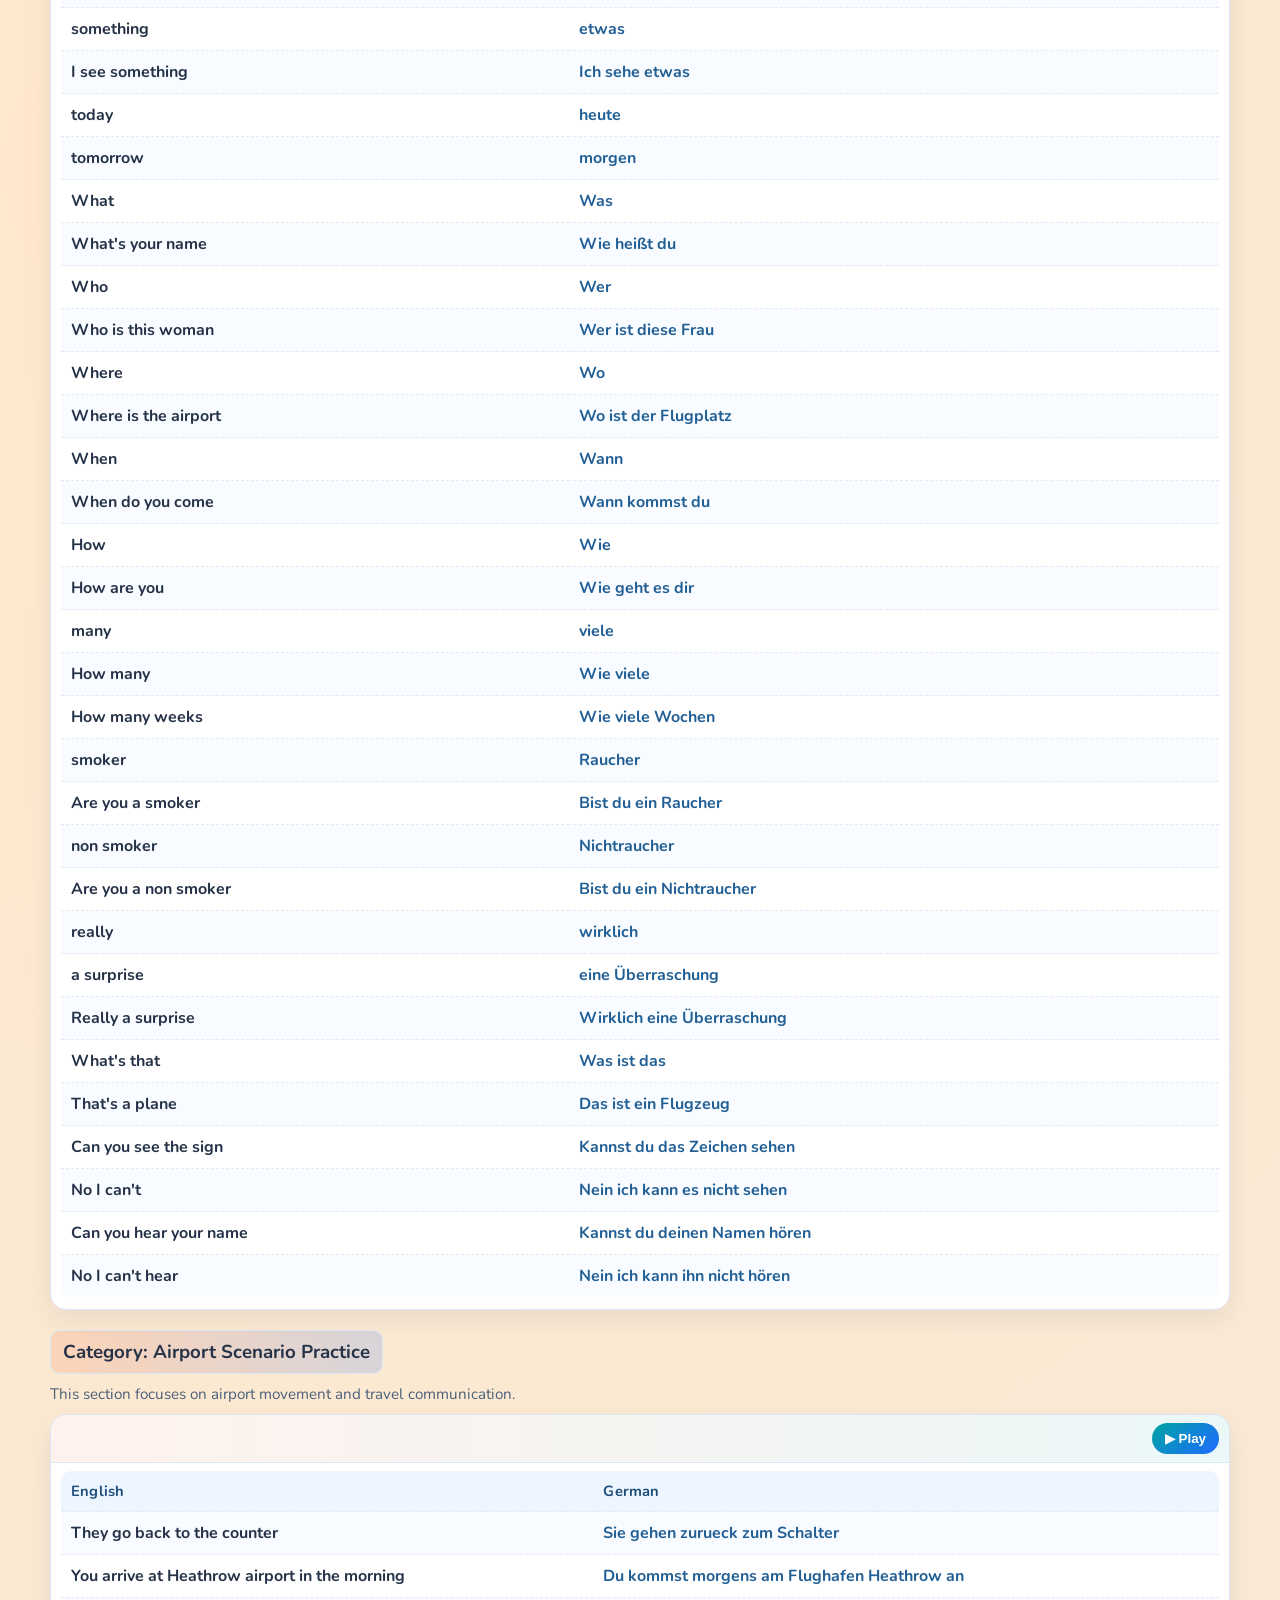
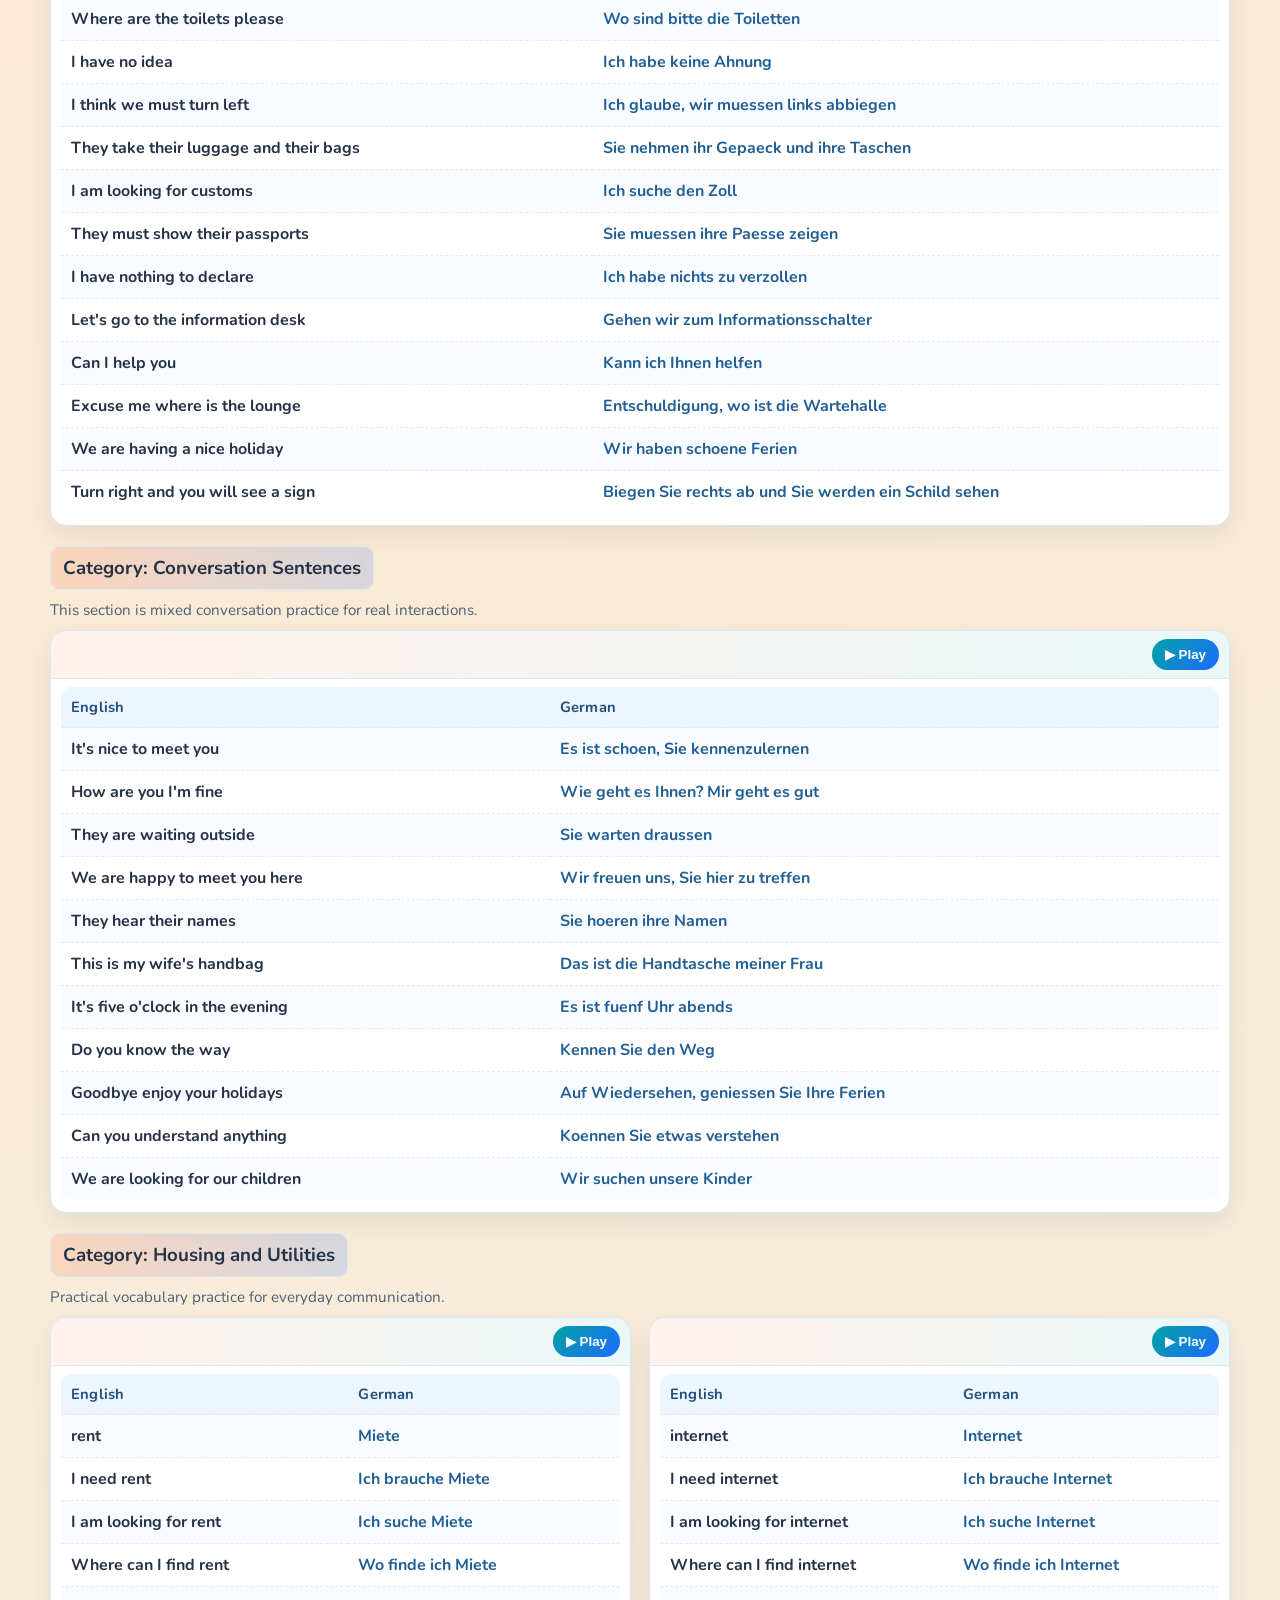
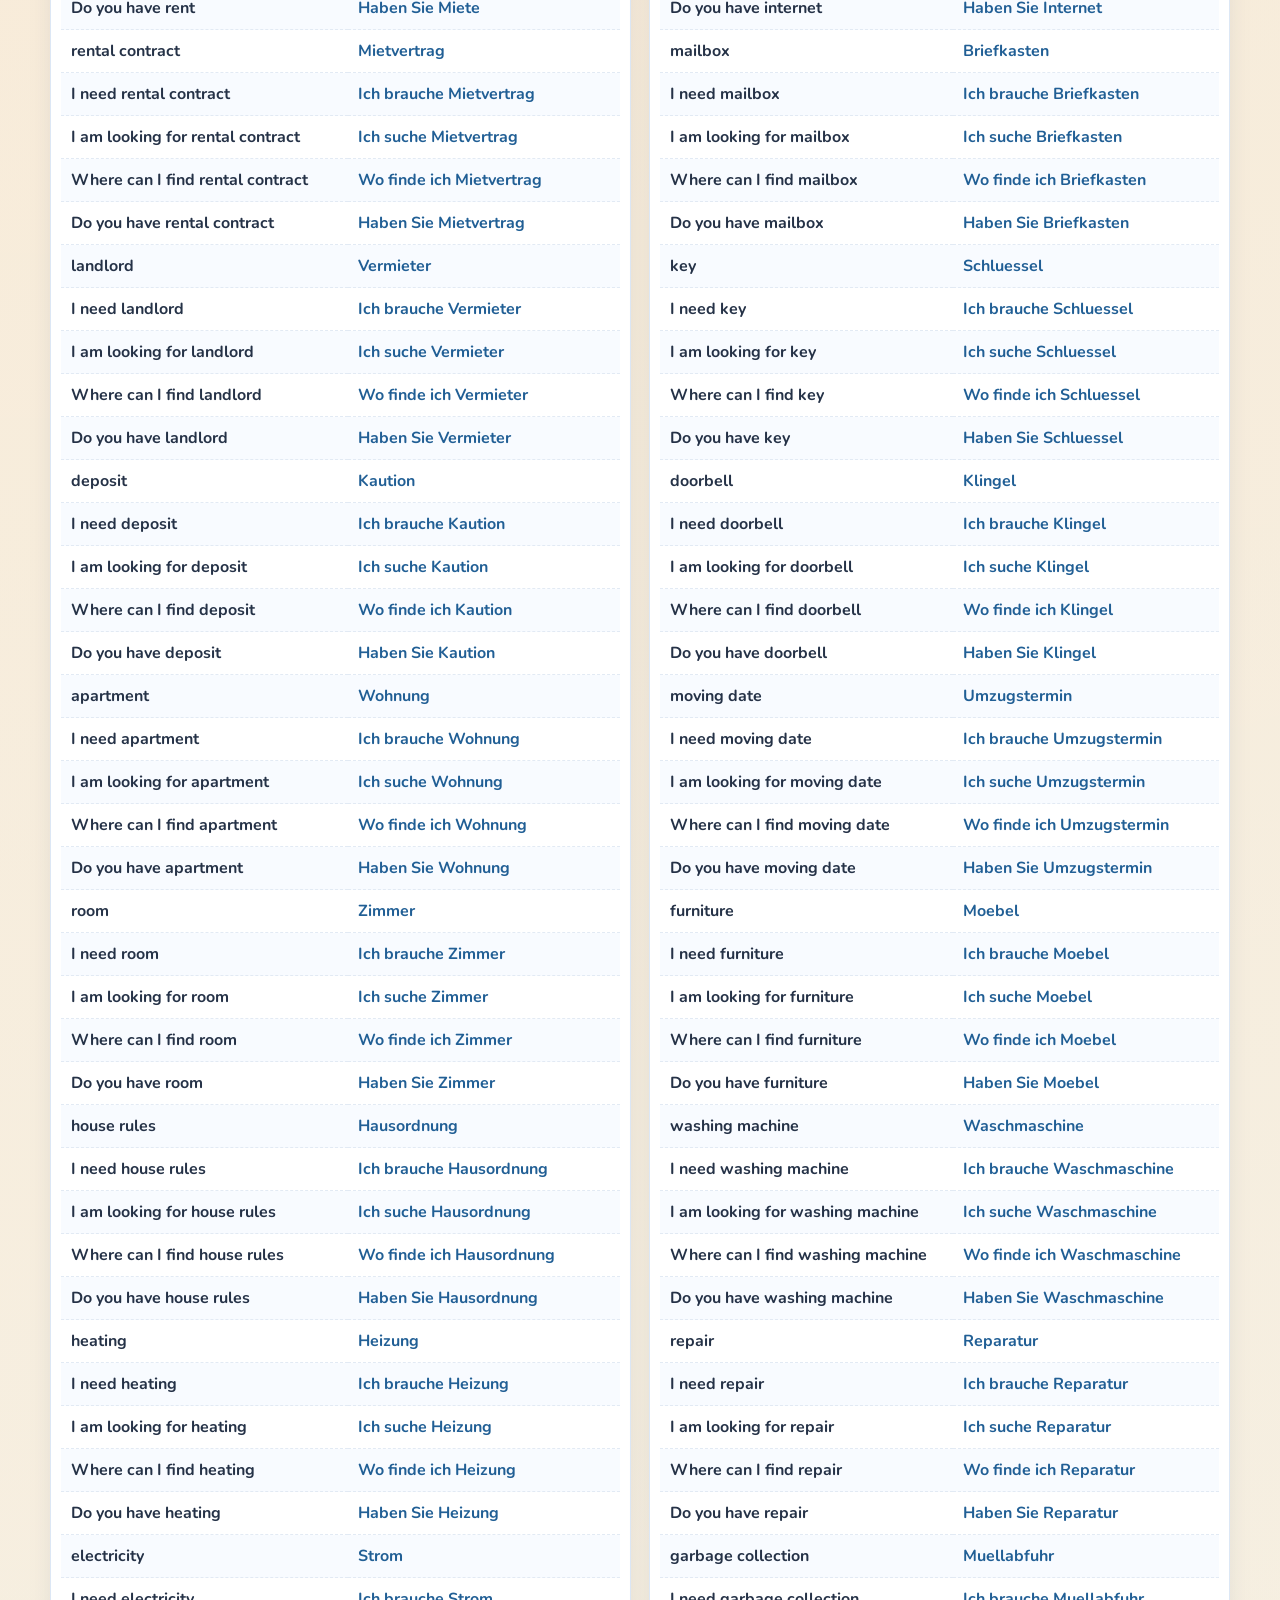
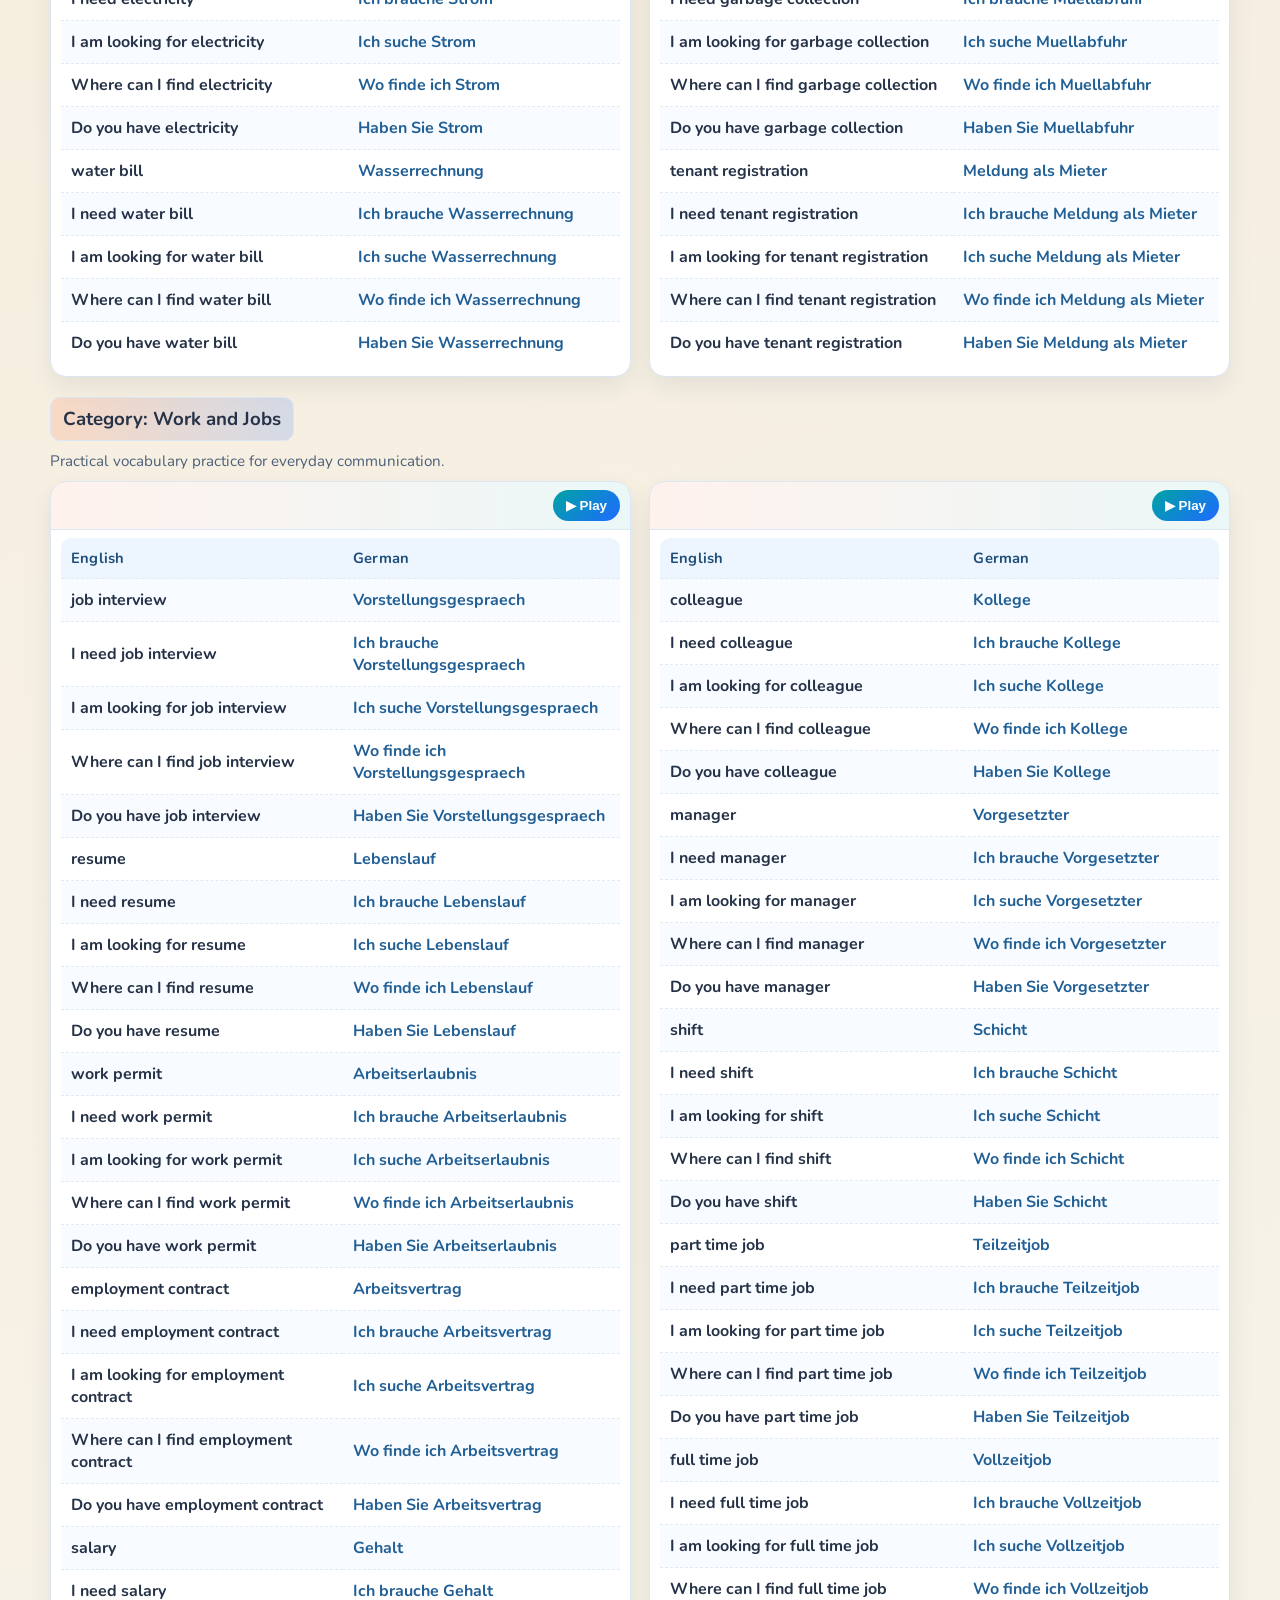
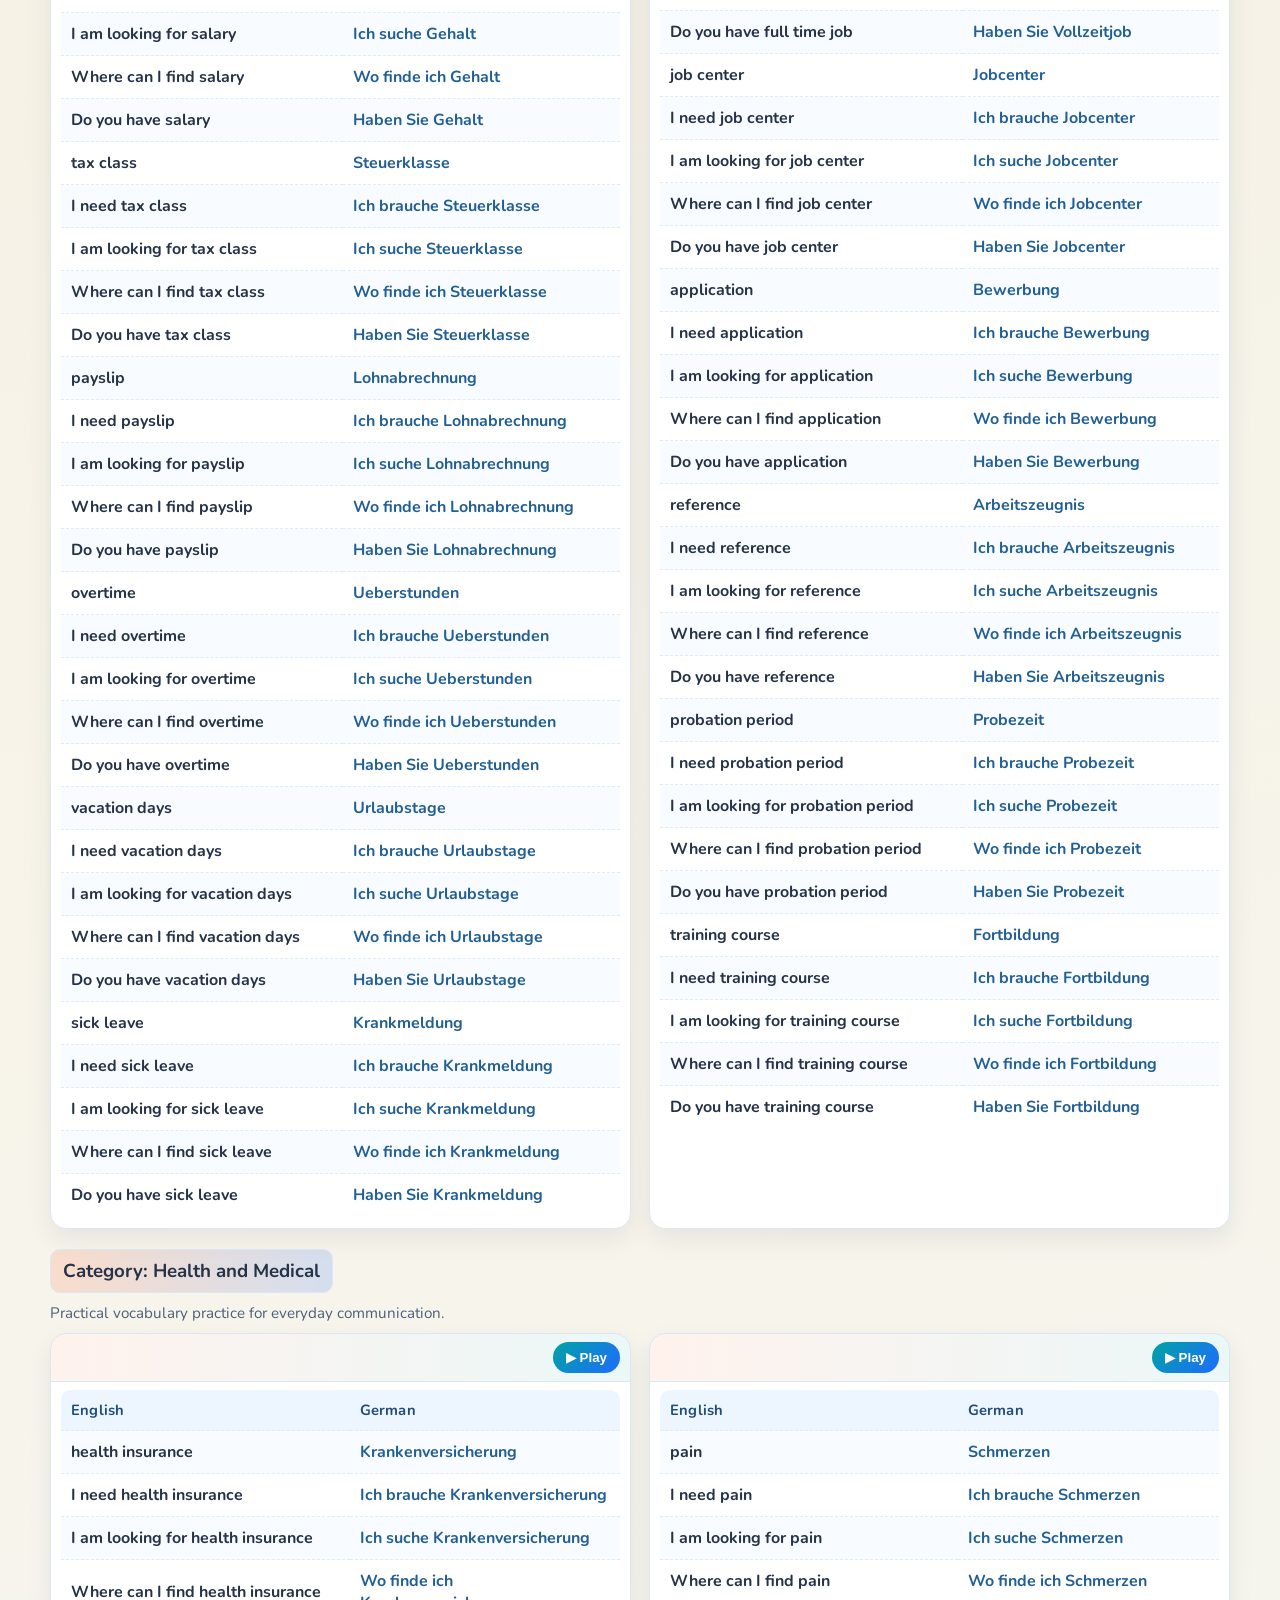
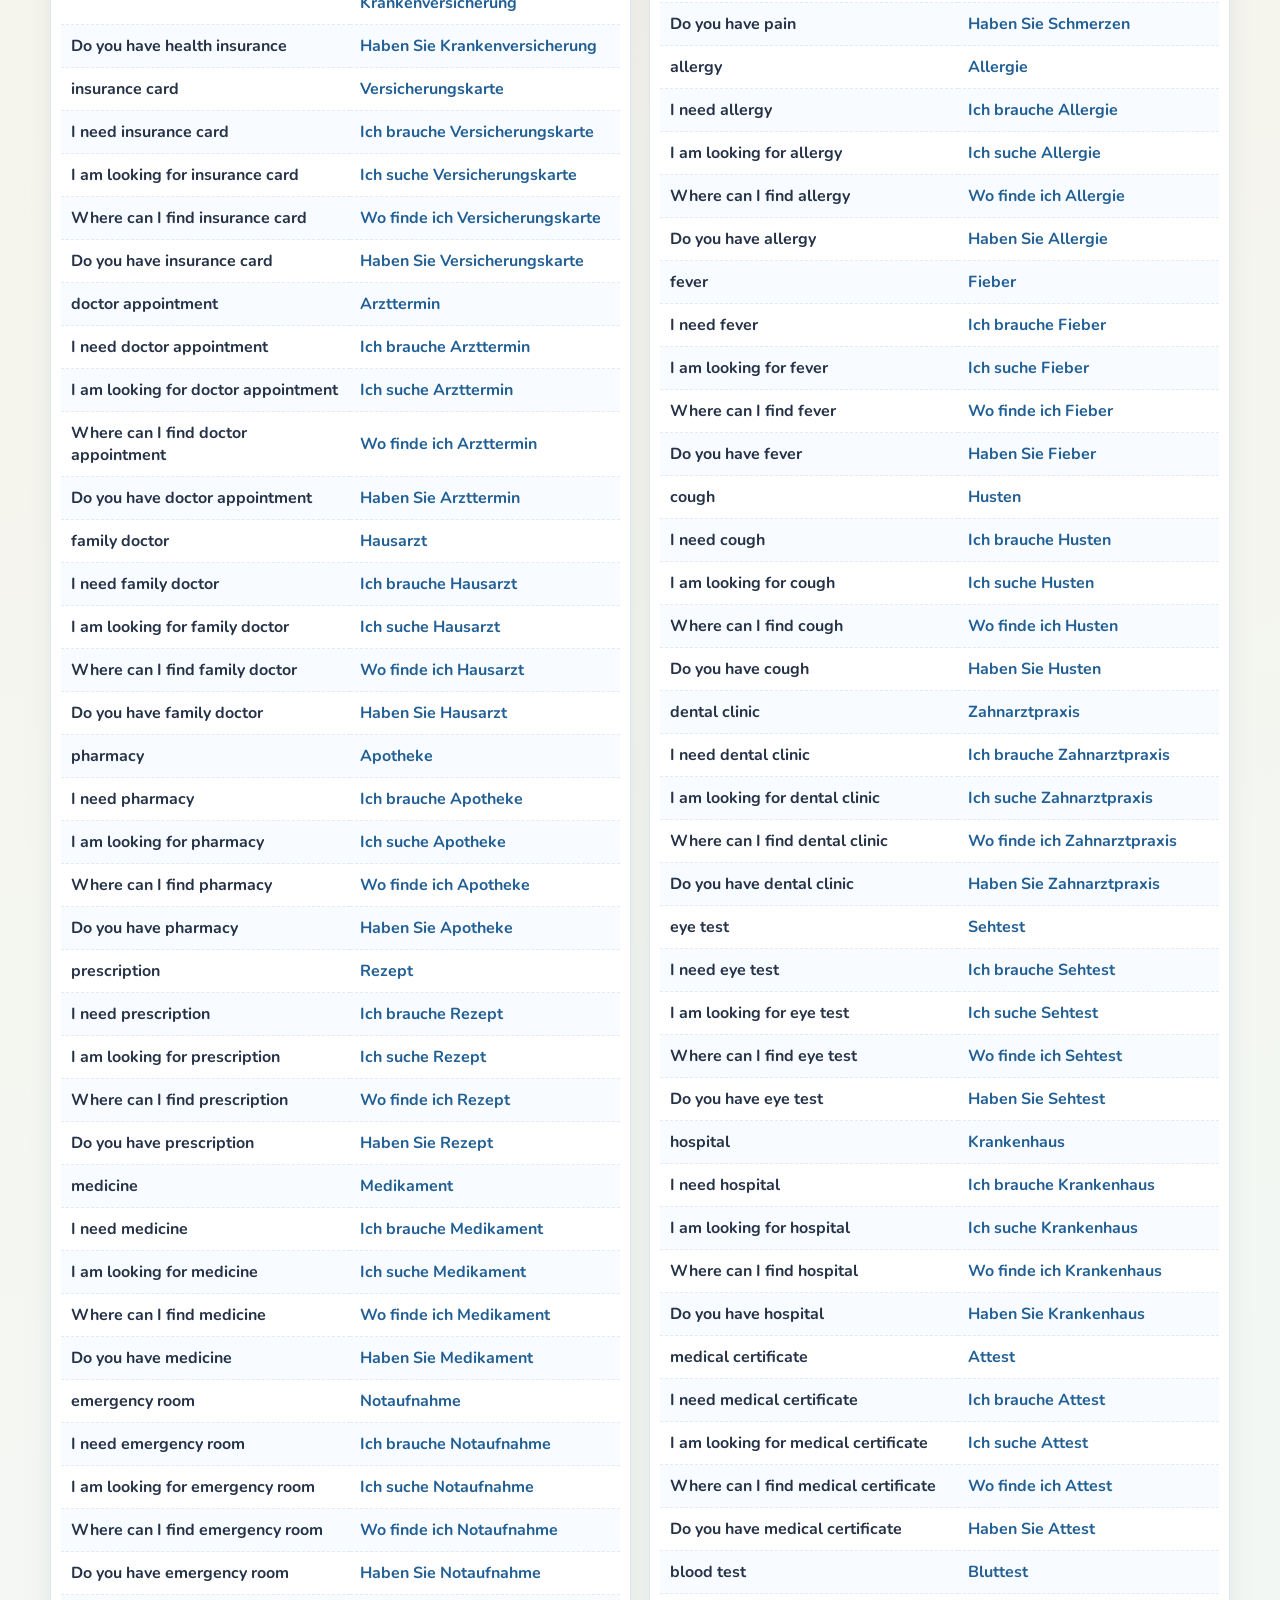
==== commit 58af67c7: "highlighter" ====
--- a/index.html
+++ b/index.html
@@ -330,6 +330,18 @@
   background: #eaf6ff;
 }
 
+.vocab-table tbody tr.is-playing,
+.dialog-table tbody tr.is-playing {
+  background: linear-gradient(90deg, rgba(255, 230, 128, 0.82), rgba(255, 203, 92, 0.72)) !important;
+  outline: 2px solid rgba(255, 166, 0, 0.55);
+  outline-offset: -2px;
+}
+
+.vocab-table tbody tr.is-playing td,
+.dialog-table tbody tr.is-playing td {
+  font-weight: 800;
+}
+
 @media (max-width: 700px) {
   body { padding: 14px; }
   .topbar {
@@ -352,11 +364,43 @@
 let categoryDescriptions = {};
 let autoPlayNextCategories = true;
 let lastPlaybackStarter = null;
-
-function say(text, lang, cancelFirst){
+let activePlaybackRow = null;
+
+function lessonRowId(lessonName, rowIndex){
+  const safeLesson = String(lessonName).toLowerCase().replace(/[^a-z0-9]+/g, '-').replace(/^-|-$/g, '');
+  return `lesson-row-${safeLesson}-${rowIndex}`;
+}
+
+function rolePlayRowId(scenarioIndex, rowIndex){
+  return `roleplay-row-${scenarioIndex}-${rowIndex}`;
+}
+
+function clearPlaybackHighlight(){
+  if(activePlaybackRow){
+    activePlaybackRow.classList.remove('is-playing');
+    activePlaybackRow = null;
+  }
+}
+
+function highlightPlaybackRowById(rowId){
+  clearPlaybackHighlight();
+  if(!rowId) return;
+  const row = document.getElementById(rowId);
+  if(!row) return;
+  activePlaybackRow = row;
+  row.classList.add('is-playing');
+  row.scrollIntoView({ behavior: 'smooth', block: 'center', inline: 'nearest' });
+}
+
+function say(text, lang, cancelFirst, onEnd, onStart){
   const u = new SpeechSynthesisUtterance(text);
   u.lang = lang;
   u.rate = rate;
+  if(onStart) u.onstart = onStart;
+  if(onEnd){
+    u.onend = onEnd;
+    u.onerror = onEnd;
+  }
   if(cancelFirst) window.speechSynthesis.cancel();
   window.speechSynthesis.speak(u);
 }
@@ -429,6 +473,7 @@
   playbackActive = false;
   playbackPaused = false;
   clearPlaybackTimers();
+  clearPlaybackHighlight();
   activeAutoQueue = [];
   activeQueueIndex = 0;
   window.speechSynthesis.cancel();
@@ -469,23 +514,43 @@
   playbackTimerB = setTimeout(finishOnce, estimatedMs);
 }
 
-function playSingleLesson(list, categoryTitle, announceCategory, onComplete){
+function playSingleLesson(lessonName, list, categoryTitle, announceCategory, onComplete){
   const label = categoryTitle || 'Selected Category';
   setPlaybackStatus(`Now Playing: ${label}`);
 
   let i=0;
+  const stepGap = () => Math.max(120, Math.floor(320 / Math.max(rate, 0.1)));
+
   function run(){
     if(!playbackActive || playbackPaused) return;
 
     if(i<list.length){
-      say(list[i][0], 'en-US', false);
-      playbackTimerA = setTimeout(()=>{
+      const en = list[i][0] || '';
+      const de = list[i][1] || '';
+      highlightPlaybackRowById(lessonRowId(lessonName, i));
+
+      const advanceToNext = () => {
         if(!playbackActive || playbackPaused) return;
-        if(list[i][1]) say(list[i][1], 'de-DE', false);
         i++;
-        playbackTimerB = setTimeout(run,1500);
-      },1200);
+        playbackTimerB = setTimeout(run, stepGap());
+      };
+
+      const speakGerman = () => {
+        if(!playbackActive || playbackPaused) return;
+        if(de){
+          say(de, 'de-DE', false, advanceToNext);
+        } else {
+          advanceToNext();
+        }
+      };
+
+      if(en){
+        say(en, 'en-US', false, speakGerman);
+      } else {
+        speakGerman();
+      }
     } else {
+      clearPlaybackHighlight();
       if(onComplete) onComplete();
     }
   }
@@ -514,7 +579,7 @@
   const previous = activeAutoQueue[activeQueueIndex - 1];
   const announceCategory = !previous || previous.sectionIndex !== item.sectionIndex;
 
-  playSingleLesson(item.list, item.categoryTitle, announceCategory, () => {
+  playSingleLesson(item.lessonName, item.list, item.categoryTitle, announceCategory, () => {
     if(!playbackActive) return;
     activeQueueIndex++;
     playNextQueuedLesson();
@@ -542,14 +607,16 @@
   playNextQueuedLesson();
 }
 
-function playRolePlay(dialog, title, contextText){
-  lastPlaybackStarter = () => playRolePlay(dialog, title, contextText);
+function playRolePlay(dialog, title, contextText, scenarioIndex){
+  lastPlaybackStarter = () => playRolePlay(dialog, title, contextText, scenarioIndex);
   stopPlayback();
   playbackActive = true;
   playbackPaused = false;
   setPlaybackStatus(`Now Playing Role Play: ${title}`);
 
   let i = 0;
+  const stepGap = () => Math.max(140, Math.floor(360 / Math.max(rate, 0.1)));
+
   function run(){
     if(!playbackActive || playbackPaused) return;
 
@@ -557,17 +624,32 @@
       const en = dialog[i][0] || '';
       const de = dialog[i][1] || '';
 
-      if(en) say(en, 'en-US', false);
-
-      playbackTimerA = setTimeout(() => {
+      highlightPlaybackRowById(rolePlayRowId(scenarioIndex, i));
+
+      const advanceToNext = () => {
         if(!playbackActive || playbackPaused) return;
-        if(de) say(de, 'de-DE', false);
         i++;
-        playbackTimerB = setTimeout(run, 1700);
-      }, 1400);
+        playbackTimerB = setTimeout(run, stepGap());
+      };
+
+      const speakGerman = () => {
+        if(!playbackActive || playbackPaused) return;
+        if(de){
+          say(de, 'de-DE', false, advanceToNext);
+        } else {
+          advanceToNext();
+        }
+      };
+
+      if(en){
+        say(en, 'en-US', false, speakGerman);
+      } else {
+        speakGerman();
+      }
     } else {
       playbackActive = false;
       playbackPaused = false;
+      clearPlaybackHighlight();
       setPlaybackStatus(`Completed role play: ${title}`);
     }
   }
@@ -790,34 +872,34 @@
 ],
 
 "Lesson 1.9": [
-["They go back to the counter",""],
-["You arrive at Heathrow airport in the morning",""],
-["Where are the toilets please",""],
-["I have no idea",""],
-["I think we must turn left",""],
-["They take their luggage and their bags",""],
-["I am looking for customs",""],
-["They must show their passports",""],
-["I have nothing to declare",""],
-["Let's go to the information desk",""],
-["Can I help you",""],
-["Excuse me where is the lounge",""],
-["We are having a nice holiday",""],
-["Turn right and you will see a sign",""]
+["They go back to the counter","Sie gehen zurueck zum Schalter"],
+["You arrive at Heathrow airport in the morning","Du kommst morgens am Flughafen Heathrow an"],
+["Where are the toilets please","Wo sind bitte die Toiletten"],
+["I have no idea","Ich habe keine Ahnung"],
+["I think we must turn left","Ich glaube, wir muessen links abbiegen"],
+["They take their luggage and their bags","Sie nehmen ihr Gepaeck und ihre Taschen"],
+["I am looking for customs","Ich suche den Zoll"],
+["They must show their passports","Sie muessen ihre Paesse zeigen"],
+["I have nothing to declare","Ich habe nichts zu verzollen"],
+["Let's go to the information desk","Gehen wir zum Informationsschalter"],
+["Can I help you","Kann ich Ihnen helfen"],
+["Excuse me where is the lounge","Entschuldigung, wo ist die Wartehalle"],
+["We are having a nice holiday","Wir haben schoene Ferien"],
+["Turn right and you will see a sign","Biegen Sie rechts ab und Sie werden ein Schild sehen"]
 ],
 
 "Lesson 1.10": [
-["It's nice to meet you",""],
-["How are you I'm fine",""],
-["They are waiting outside",""],
-["We are happy to meet you here",""],
-["They hear their names",""],
-["This is my wife's handbag",""],
-["It's five o'clock in the evening",""],
-["Do you know the way",""],
-["Goodbye enjoy your holidays",""],
-["Can you understand anything",""],
-["We are looking for our children",""]
+["It's nice to meet you","Es ist schoen, Sie kennenzulernen"],
+["How are you I'm fine","Wie geht es Ihnen? Mir geht es gut"],
+["They are waiting outside","Sie warten draussen"],
+["We are happy to meet you here","Wir freuen uns, Sie hier zu treffen"],
+["They hear their names","Sie hoeren ihre Namen"],
+["This is my wife's handbag","Das ist die Handtasche meiner Frau"],
+["It's five o'clock in the evening","Es ist fuenf Uhr abends"],
+["Do you know the way","Kennen Sie den Weg"],
+["Goodbye enjoy your holidays","Auf Wiedersehen, geniessen Sie Ihre Ferien"],
+["Can you understand anything","Koennen Sie etwas verstehen"],
+["We are looking for our children","Wir suchen unsere Kinder"]
 ]
 
 };
@@ -1207,13 +1289,14 @@
 ];
 
 function renderLessonCard(name){
-  const lessonEntries = lessons[name].map((p) => {
+  const lessonEntries = lessons[name].map((p, rowIndex) => {
+    const rowId = lessonRowId(name, rowIndex);
     const enCell = `<td class="speak-cell english" onclick="speak('${esc(p[0])}','en-US')">${p[0]}</td>`;
     const deCell = p[1]
       ? `<td class="speak-cell german" onclick="speak('${esc(p[1])}','de-DE')">${p[1]}</td>`
       : '<td></td>';
 
-    return `<tr>${enCell}${deCell}</tr>`;
+    return `<tr id="${rowId}">${enCell}${deCell}</tr>`;
   }).join('');
 
   return `
@@ -1277,12 +1360,13 @@
   const scenarioId = `scenario-${slugify(scenario.title)}`;
   rolePlayPrefaceLinks.innerHTML += `<a class="jump-link" href="#${scenarioId}">${scenario.title}</a>`;
 
-  const rows = scenario.lines.map((line) => {
+  const rows = scenario.lines.map((line, lineIndex) => {
     const en = line[0] || '';
     const de = line[1] || '';
+    const rowId = rolePlayRowId(index, lineIndex);
     const enCell = en ? `<td class="speak-cell english" onclick="speak('${esc(en)}','en-US')">${en}</td>` : '<td></td>';
     const deCell = de ? `<td class="speak-cell german" onclick="speak('${esc(de)}','de-DE')">${de}</td>` : '<td></td>';
-    return `<tr>${enCell}${deCell}</tr>`;
+    return `<tr id="${rowId}">${enCell}${deCell}</tr>`;
   }).join('');
 
   rolePlayContainer.innerHTML += `
@@ -1290,7 +1374,7 @@
     <div class="scenario-head">
       <h3>${scenario.title}</h3>
       <div>
-        <button class="play-role-btn" onclick="playRolePlay(rolePlayScenarios[${index}].lines,'${esc(scenario.title)}','${esc(scenario.context)}')">▶ Play</button>
+        <button class="play-role-btn" onclick="playRolePlay(rolePlayScenarios[${index}].lines,'${esc(scenario.title)}','${esc(scenario.context)}',${index})">▶ Play</button>
       </div>
     </div>
     <p class="scenario-sub">${scenario.context}</p>
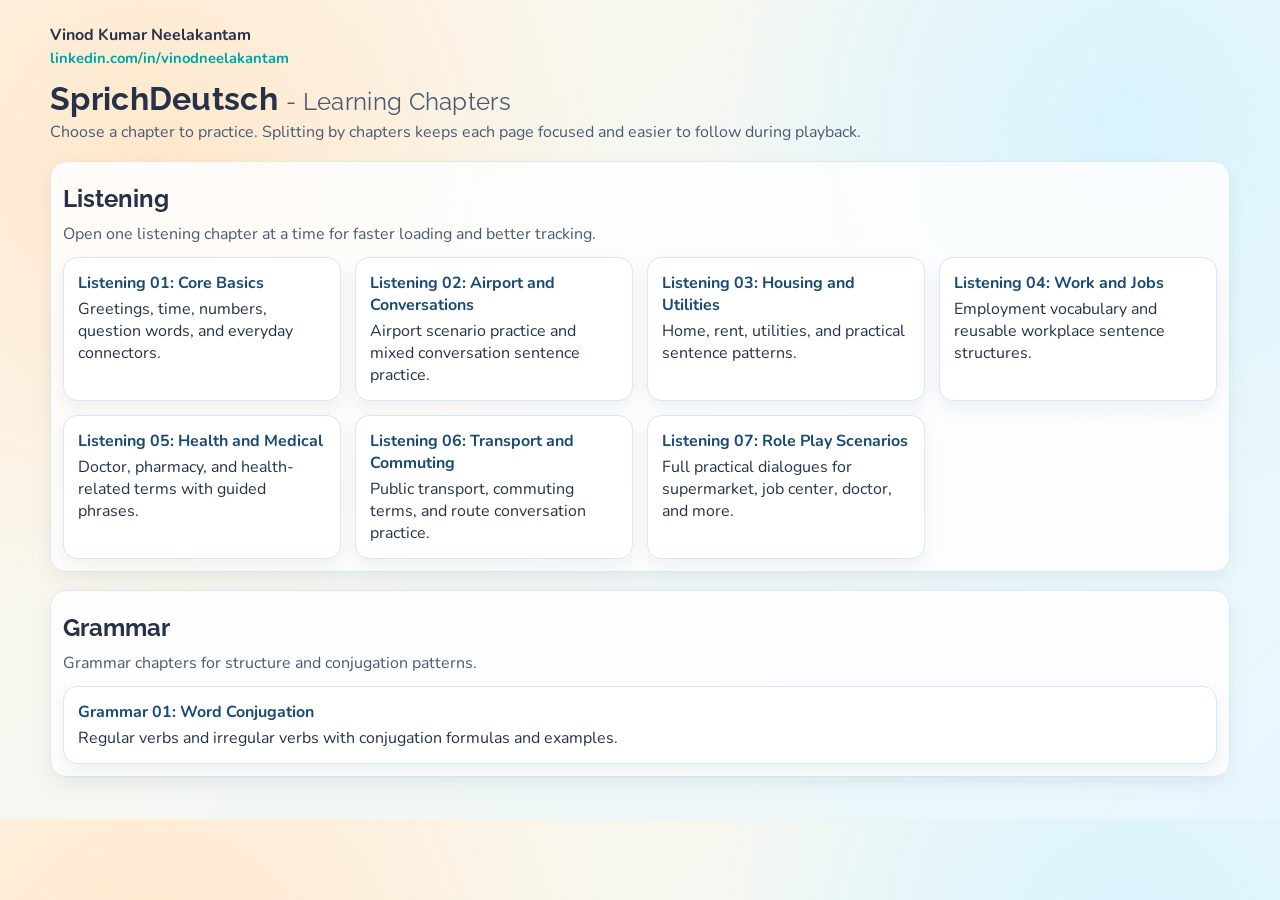
==== commit 1e85c4e1: "re-design" ====
--- a/index.html
+++ b/index.html
@@ -2,672 +2,10 @@
 <html>
 <head>
 <meta charset="UTF-8">
-<title>SprichDeutsch – Speak German</title>
-
-<style>
-@import url('https://fonts.googleapis.com/css2?family=Nunito:wght@400;700;800&family=Raleway:wght@700&display=swap');
-
-:root {
-  --bg1: #fff7e8;
-  --bg2: #e7f7ff;
-  --card: #ffffff;
-  --ink: #253247;
-  --accent: #ff7f50;
-  --accent-2: #00a3a3;
-  --line: #dce7f5;
-}
-
-* { box-sizing: border-box; }
-
-body {
-  margin: 0;
-  padding: 24px;
-  color: var(--ink);
-  font-family: "Nunito", "Trebuchet MS", sans-serif;
-  background:
-    radial-gradient(circle at 12% 20%, #ffe7cc 0%, transparent 35%),
-    radial-gradient(circle at 88% 15%, #d8f4ff 0%, transparent 32%),
-    linear-gradient(135deg, var(--bg1), var(--bg2));
-}
-
-.main-shell {
-  max-width: 1180px;
-  margin: 0 auto;
-}
-
-h1 {
-  margin: 8px 0 4px;
-  font-family: "Raleway", "Gill Sans", sans-serif;
-  letter-spacing: 0.3px;
-}
-
-.subtitle {
-  margin: 0 0 18px;
-  color: #4a5a72;
-}
-
-.subtitle.compact {
-  margin: 6px 0 12px;
-}
-
-.topbar {
-  position: sticky;
-  top: 10px;
-  z-index: 30;
-  margin-left: auto;
-  width: fit-content;
-  display: flex;
-  align-items: center;
-  gap: 10px;
-  padding: 10px 14px;
-  border: 1px solid var(--line);
-  border-radius: 999px;
-  background: rgba(255, 255, 255, 0.8);
-  backdrop-filter: blur(6px);
-  box-shadow: 0 8px 20px rgba(37, 50, 71, 0.08);
-}
-
-select {
-  border: 1px solid #c7d6ea;
-  border-radius: 999px;
-  padding: 6px 10px;
-  background: #fff;
-  color: var(--ink);
-  font-weight: 700;
-}
-
-#lessonsContainer {
-  margin-top: 18px;
-}
-
-.category {
-  margin-bottom: 20px;
-  scroll-margin-top: 88px;
-}
-
-.category-title {
-  margin: 0 0 10px;
-  padding: 8px 12px;
-  display: inline-block;
-  border-radius: 10px;
-  background: linear-gradient(90deg, rgba(255, 127, 80, 0.2), rgba(31, 107, 255, 0.16));
-  border: 1px solid var(--line);
-}
-
-.category-grid {
-  display: grid;
-  grid-template-columns: repeat(auto-fit, minmax(320px, 1fr));
-  gap: 18px;
-}
-
-.category-note {
-  margin: 0 0 10px;
-  color: #4b5f79;
-  font-size: 0.95rem;
-}
-
-.topic-preface {
-  margin: 8px 0 18px;
-  padding: 12px;
-  border: 1px solid var(--line);
-  border-radius: 16px;
-  background: rgba(255, 255, 255, 0.82);
-  box-shadow: 0 8px 20px rgba(20, 45, 75, 0.06);
-}
-
-.topic-links {
-  display: flex;
-  flex-wrap: wrap;
-  gap: 8px;
-}
-
-.jump-link {
-  display: inline-flex;
-  align-items: center;
-  text-decoration: none;
-  color: #174a78;
-  font-weight: 800;
-  border: 1px solid #cfe0f4;
-  background: #f7fbff;
-  border-radius: 999px;
-  padding: 6px 10px;
-}
-
-.jump-link:hover {
-  background: #eef7ff;
-}
-
-.lesson {
-  margin-top: 0;
-  background: var(--card);
-  border: 1px solid var(--line);
-  border-radius: 16px;
-  overflow: hidden;
-  box-shadow: 0 10px 24px rgba(20, 45, 75, 0.08);
-}
-
-.lesson-head {
-  display: flex;
-  justify-content: flex-end;
-  align-items: center;
-  gap: 6px;
-  padding: 8px 10px;
-  background: linear-gradient(90deg, rgba(255, 127, 80, 0.10), rgba(0, 163, 163, 0.08));
-  border-bottom: 1px solid var(--line);
-}
-
-.lesson h2 {
-  margin: 0;
-  font-size: 1.08rem;
-}
-
-.signature {
-  display: flex;
-  flex-direction: column;
-  gap: 2px;
-  margin-bottom: 12px;
-  font-size: 0.92rem;
-  color: #3a4e68;
-}
-
-.signature strong {
-  font-size: 1rem;
-  color: var(--ink);
-}
-
-.signature a {
-  color: var(--accent-2);
-  text-decoration: none;
-  font-weight: 700;
-}
-
-.signature a:hover {
-  text-decoration: underline;
-}
-
-button {
-  margin-left: 6px;
-  border: none;
-  border-radius: 999px;
-  padding: 6px 11px;
-  color: #fff;
-  background: linear-gradient(135deg, var(--accent), #ff4f88);
-  font-weight: 800;
-  cursor: pointer;
-}
-
-button:hover { filter: brightness(1.06); }
-
-.play-btn {
-  background: linear-gradient(135deg, var(--accent-2), #1f6bff);
-  padding: 8px 13px;
-}
-
-.stop-btn {
-  background: linear-gradient(135deg, #ef4444, #dc2626);
-}
-
-.playback-status {
-  margin-left: 4px;
-  font-size: 0.9rem;
-  color: #3f4d63;
-  font-weight: 700;
-}
-
-.entries { padding: 8px 10px 12px; }
-
-.vocab-table {
-  width: 100%;
-  border-collapse: collapse;
-  overflow: hidden;
-  border-radius: 10px;
-}
-
-.vocab-table th,
-.vocab-table td {
-  text-align: left;
-  padding: 10px;
-  border-bottom: 1px dashed #e2eaf4;
-}
-
-.vocab-table th {
-  background: #edf6ff;
-  color: #1f4e7a;
-  font-size: 0.92rem;
-  letter-spacing: 0.2px;
-}
-
-.vocab-table tbody tr:nth-child(odd) { background: #f8fbff; }
-.vocab-table tbody tr:hover { background: #eaf6ff; }
-
-.vocab-table tbody tr:last-child td { border-bottom: none; }
-
-.speak-cell {
-  cursor: pointer;
-  font-weight: 700;
-}
-
-.speak-cell.german {
-  color: #215f95;
-}
-
-.speak-cell:empty {
-  cursor: default;
-  font-weight: 400;
-}
-
-.section-title {
-  margin: 10px 0;
-  font-family: "Raleway", "Gill Sans", sans-serif;
-}
-
-.scenario-grid {
-  display: grid;
-  grid-template-columns: repeat(auto-fit, minmax(340px, 1fr));
-  gap: 18px;
-  margin-top: 8px;
-}
-
-.scenario-card {
-  background: #fff;
-  border: 1px solid var(--line);
-  border-radius: 16px;
-  overflow: hidden;
-  box-shadow: 0 10px 24px rgba(20, 45, 75, 0.08);
-}
-
-.scenario-head {
-  display: flex;
-  justify-content: space-between;
-  align-items: center;
-  gap: 10px;
-  padding: 14px 14px 10px;
-  background: linear-gradient(90deg, rgba(31, 107, 255, 0.15), rgba(255, 127, 80, 0.12));
-  border-bottom: 1px solid var(--line);
-}
-
-.scenario-head h3 {
-  margin: 0;
-  font-size: 1.02rem;
-}
-
-.scenario-sub {
-  margin: 0;
-  padding: 0 14px 8px;
-  color: #42556f;
-  font-size: 0.94rem;
-}
-
-.play-role-btn {
-  background: linear-gradient(135deg, #1f6bff, #00a3a3);
-  padding: 8px 13px;
-}
-
-.dialog-table {
-  width: 100%;
-  border-collapse: collapse;
-}
-
-.dialog-table th,
-.dialog-table td {
-  text-align: left;
-  padding: 9px 10px;
-  border-bottom: 1px dashed #e2eaf4;
-  vertical-align: top;
-}
-
-.dialog-table th {
-  background: #eef5ff;
-  color: #264f78;
-  font-size: 0.9rem;
-}
-
-.dialog-table tbody tr:nth-child(odd) {
-  background: #f9fbff;
-}
-
-.dialog-table tbody tr:hover {
-  background: #eaf6ff;
-}
-
-.vocab-table tbody tr.is-playing,
-.dialog-table tbody tr.is-playing {
-  background: linear-gradient(90deg, rgba(255, 230, 128, 0.82), rgba(255, 203, 92, 0.72)) !important;
-  outline: 2px solid rgba(255, 166, 0, 0.55);
-  outline-offset: -2px;
-}
-
-.vocab-table tbody tr.is-playing td,
-.dialog-table tbody tr.is-playing td {
-  font-weight: 800;
-}
-
-@media (max-width: 700px) {
-  body { padding: 14px; }
-  .topbar {
-    position: static;
-    margin-bottom: 8px;
-  }
-}
-</style>
-
-<script>
-let rate = 1.0;
-let playbackActive = false;
-let playbackPaused = false;
-let playbackTimerA = null;
-let playbackTimerB = null;
-let orderedLessons = [];
-let lessonOrder = {};
-let activeAutoQueue = [];
-let activeQueueIndex = 0;
-let categoryDescriptions = {};
-let autoPlayNextCategories = true;
-let lastPlaybackStarter = null;
-let activePlaybackRow = null;
-
-function lessonRowId(lessonName, rowIndex){
-  const safeLesson = String(lessonName).toLowerCase().replace(/[^a-z0-9]+/g, '-').replace(/^-|-$/g, '');
-  return `lesson-row-${safeLesson}-${rowIndex}`;
-}
-
-function rolePlayRowId(scenarioIndex, rowIndex){
-  return `roleplay-row-${scenarioIndex}-${rowIndex}`;
-}
-
-function clearPlaybackHighlight(){
-  if(activePlaybackRow){
-    activePlaybackRow.classList.remove('is-playing');
-    activePlaybackRow = null;
-  }
-}
-
-function highlightPlaybackRowById(rowId){
-  clearPlaybackHighlight();
-  if(!rowId) return;
-  const row = document.getElementById(rowId);
-  if(!row) return;
-  activePlaybackRow = row;
-  row.classList.add('is-playing');
-  row.scrollIntoView({ behavior: 'smooth', block: 'center', inline: 'nearest' });
-}
-
-function say(text, lang, cancelFirst, onEnd, onStart){
-  const u = new SpeechSynthesisUtterance(text);
-  u.lang = lang;
-  u.rate = rate;
-  if(onStart) u.onstart = onStart;
-  if(onEnd){
-    u.onend = onEnd;
-    u.onerror = onEnd;
-  }
-  if(cancelFirst) window.speechSynthesis.cancel();
-  window.speechSynthesis.speak(u);
-}
-
-function speak(text, lang){
-  say(text, lang, true);
-}
-
-function setSpeed(v){
-  const nextRate = Number.parseFloat(v);
-  if(Number.isNaN(nextRate)) return;
-  rate = Math.min(2, Math.max(0.1, nextRate));
-}
-
-function clearPlaybackTimers(){
-  if(playbackTimerA) clearTimeout(playbackTimerA);
-  if(playbackTimerB) clearTimeout(playbackTimerB);
-  playbackTimerA = null;
-  playbackTimerB = null;
-}
-
-function setPlaybackStatus(message){
-  const label = document.getElementById('playbackStatus');
-  if(label) label.textContent = message;
-}
-
-function setAutoPlayNext(enabled){
-  autoPlayNextCategories = !!enabled;
-}
-
-function pausePlayback(){
-  if(!playbackActive || playbackPaused) return;
-  playbackPaused = true;
-  clearPlaybackTimers();
-  window.speechSynthesis.cancel();
-  setPlaybackStatus('Paused');
-}
-
-function resumePlayback(){
-  if(!playbackActive || !playbackPaused) return;
-  playbackPaused = false;
-  setPlaybackStatus('Resumed');
-
-  if(activeAutoQueue.length){
-    playNextQueuedLesson();
-  }
-}
-
-function handlePlaybackAction(action){
-  if(!action) return;
-
-  if(action === 'play'){
-    if(playbackActive && playbackPaused){
-      resumePlayback();
-    } else if(!playbackActive && lastPlaybackStarter){
-      lastPlaybackStarter();
-    } else if(playbackActive){
-      setPlaybackStatus('Already playing');
-    } else {
-      setPlaybackStatus('Choose a lesson and press Play');
-    }
-  } else if(action === 'pause'){
-    pausePlayback();
-  } else if(action === 'stop'){
-    stopPlayback();
-  }
-}
-
-function stopPlayback(){
-  playbackActive = false;
-  playbackPaused = false;
-  clearPlaybackTimers();
-  clearPlaybackHighlight();
-  activeAutoQueue = [];
-  activeQueueIndex = 0;
-  window.speechSynthesis.cancel();
-  setPlaybackStatus('Stopped');
-}
-
-function getCategoryIntro(categoryTitle){
-  if(!categoryTitle) return '';
-  const details = categoryDescriptions[categoryTitle];
-  if(details){
-    return `You are in ${categoryTitle}. Under this topic, you will practice English and German vocabulary for daily life. ${details}`;
-  }
-  return `You are in ${categoryTitle}. Under this topic, you will practice English and German vocabulary for daily life.`;
-}
-
-function speakIntroThen(introText, startPlayback){
-  if(!introText){
-    startPlayback();
-    return;
-  }
-
-  let finished = false;
-  const finishOnce = () => {
-    if(finished || !playbackActive || playbackPaused) return;
-    finished = true;
-    startPlayback();
-  };
-
-  const intro = new SpeechSynthesisUtterance(introText);
-  intro.lang = 'en-US';
-  intro.rate = rate;
-  intro.onend = finishOnce;
-  intro.onerror = finishOnce;
-  window.speechSynthesis.speak(intro);
-
-  const words = introText.trim().split(/\s+/).filter(Boolean).length;
-  const estimatedMs = Math.max(1800, Math.min(9000, words * 420));
-  playbackTimerB = setTimeout(finishOnce, estimatedMs);
-}
-
-function playSingleLesson(lessonName, list, categoryTitle, announceCategory, onComplete){
-  const label = categoryTitle || 'Selected Category';
-  setPlaybackStatus(`Now Playing: ${label}`);
-
-  let i=0;
-  const stepGap = () => Math.max(120, Math.floor(320 / Math.max(rate, 0.1)));
-
-  function run(){
-    if(!playbackActive || playbackPaused) return;
-
-    if(i<list.length){
-      const en = list[i][0] || '';
-      const de = list[i][1] || '';
-      highlightPlaybackRowById(lessonRowId(lessonName, i));
-
-      const advanceToNext = () => {
-        if(!playbackActive || playbackPaused) return;
-        i++;
-        playbackTimerB = setTimeout(run, stepGap());
-      };
-
-      const speakGerman = () => {
-        if(!playbackActive || playbackPaused) return;
-        if(de){
-          say(de, 'de-DE', false, advanceToNext);
-        } else {
-          advanceToNext();
-        }
-      };
-
-      if(en){
-        say(en, 'en-US', false, speakGerman);
-      } else {
-        speakGerman();
-      }
-    } else {
-      clearPlaybackHighlight();
-      if(onComplete) onComplete();
-    }
-  }
-
-  if(announceCategory && categoryTitle){
-    speakIntroThen(getCategoryIntro(categoryTitle), () => {
-      if(!playbackActive) return;
-      playbackTimerB = setTimeout(run, 250);
-    });
-  } else {
-    playbackTimerB = setTimeout(run, 0);
-  }
-}
-
-function playNextQueuedLesson(){
-  if(!playbackActive || playbackPaused) return;
-
-  if(activeQueueIndex >= activeAutoQueue.length){
-    playbackActive = false;
-    playbackPaused = false;
-    setPlaybackStatus('Completed all categories');
-    return;
-  }
-
-  const item = activeAutoQueue[activeQueueIndex];
-  const previous = activeAutoQueue[activeQueueIndex - 1];
-  const announceCategory = !previous || previous.sectionIndex !== item.sectionIndex;
-
-  playSingleLesson(item.lessonName, item.list, item.categoryTitle, announceCategory, () => {
-    if(!playbackActive) return;
-    activeQueueIndex++;
-    playNextQueuedLesson();
-  });
-}
-
-function playLesson(lessonName, categoryTitle){
-  lastPlaybackStarter = () => playLesson(lessonName, categoryTitle);
-  stopPlayback();
-
-  const start = lessonOrder[lessonName];
-  if(!start){
-    setPlaybackStatus('Could not start playback');
-    return;
-  }
-
-  activeAutoQueue = autoPlayNextCategories
-    ? orderedLessons.filter(item => item.sectionIndex >= start.sectionIndex)
-    : orderedLessons.filter(item => item.sectionIndex === start.sectionIndex);
-  activeQueueIndex = 0;
-  playbackActive = true;
-  playbackPaused = false;
-  const mode = autoPlayNextCategories ? 'Auto' : 'Single Category';
-  setPlaybackStatus(`Starting (${mode}): ${categoryTitle || 'Selected Category'}`);
-  playNextQueuedLesson();
-}
-
-function playRolePlay(dialog, title, contextText, scenarioIndex){
-  lastPlaybackStarter = () => playRolePlay(dialog, title, contextText, scenarioIndex);
-  stopPlayback();
-  playbackActive = true;
-  playbackPaused = false;
-  setPlaybackStatus(`Now Playing Role Play: ${title}`);
-
-  let i = 0;
-  const stepGap = () => Math.max(140, Math.floor(360 / Math.max(rate, 0.1)));
-
-  function run(){
-    if(!playbackActive || playbackPaused) return;
-
-    if(i < dialog.length){
-      const en = dialog[i][0] || '';
-      const de = dialog[i][1] || '';
-
-      highlightPlaybackRowById(rolePlayRowId(scenarioIndex, i));
-
-      const advanceToNext = () => {
-        if(!playbackActive || playbackPaused) return;
-        i++;
-        playbackTimerB = setTimeout(run, stepGap());
-      };
-
-      const speakGerman = () => {
-        if(!playbackActive || playbackPaused) return;
-        if(de){
-          say(de, 'de-DE', false, advanceToNext);
-        } else {
-          advanceToNext();
-        }
-      };
-
-      if(en){
-        say(en, 'en-US', false, speakGerman);
-      } else {
-        speakGerman();
-      }
-    } else {
-      playbackActive = false;
-      playbackPaused = false;
-      clearPlaybackHighlight();
-      setPlaybackStatus(`Completed role play: ${title}`);
-    }
-  }
-
-  const introText = contextText
-    ? `You are in Role Play Scenarios. Play practical conversations for daily immigrant and tourist situations. Now playing ${title}. ${contextText}`
-    : `You are in Role Play Scenarios. Now playing ${title}.`;
-
-  speakIntroThen(introText, () => {
-    if(!playbackActive) return;
-    playbackTimerB = setTimeout(run, 250);
-  });
-}
-</script>
-
+<title>SprichDeutsch - Learning Chapters</title>
+<link rel="stylesheet" href="assets/app.css">
 </head>
 <body>
-
 <main class="main-shell">
 
 <div class="signature">
@@ -675,725 +13,55 @@
   <a href="https://www.linkedin.com/in/vinodneelakantam/" target="_blank" rel="noopener">linkedin.com/in/vinodneelakantam</a>
 </div>
 
-<div class="topbar">
-Speed:
-<select onchange="setSpeed(this.value)">
-<option value="0.5">Slow</option>
-<option value="1.0" selected>Normal</option>
-<option value="1.5">Fast</option>
-</select>
-<label style="display:inline-flex;align-items:center;gap:6px;font-weight:700;color:#36506e;">
-<input type="checkbox" checked onchange="setAutoPlayNext(this.checked)">
-Auto-Play-Next topics
-</label>
-<button class="play-btn" onclick="handlePlaybackAction('play')">Play / Resume</button>
-<button onclick="handlePlaybackAction('pause')">Pause</button>
-<button class="stop-btn" onclick="handlePlaybackAction('stop')">Stop</button>
-<span id="playbackStatus" class="playback-status">Idle</span>
-</div>
-
-<h1>SprichDeutsch <span style="font-weight:400;font-size:0.75em;color:#4a5a72;">— Speak German</span></h1>
-<p class="subtitle">Click any word to hear it. Use Play to run a full category. Total entries: <strong id="totalCount">0</strong></p>
+<h1>SprichDeutsch <span style="font-weight:400;font-size:0.75em;color:#4a5a72;">- Learning Chapters</span></h1>
+<p class="subtitle">Choose a chapter to practice. Splitting by chapters keeps each page focused and easier to follow during playback.</p>
 
 <section class="topic-preface">
-  <h2 class="section-title">Start Here</h2>
-  <p class="subtitle compact">Jump quickly to any category or role play scenario.</p>
-  <div id="topicPrefaceLinks" class="topic-links"></div>
-  <p class="subtitle compact">Role Play Shortcuts:</p>
-  <div id="rolePlayPrefaceLinks" class="topic-links"></div>
+  <h2 class="section-title">Listening</h2>
+  <p class="subtitle compact">Open one listening chapter at a time for faster loading and better tracking.</p>
+  <div class="chapter-grid">
+    <a class="chapter-link" href="Listening/chapter-01-core-basics.html">
+      <strong>Listening 01: Core Basics</strong>
+      Greetings, time, numbers, question words, and everyday connectors.
+    </a>
+    <a class="chapter-link" href="Listening/chapter-02-airport-and-conversations.html">
+      <strong>Listening 02: Airport and Conversations</strong>
+      Airport scenario practice and mixed conversation sentence practice.
+    </a>
+    <a class="chapter-link" href="Listening/chapter-03-housing-and-utilities.html">
+      <strong>Listening 03: Housing and Utilities</strong>
+      Home, rent, utilities, and practical sentence patterns.
+    </a>
+    <a class="chapter-link" href="Listening/chapter-04-work-and-jobs.html">
+      <strong>Listening 04: Work and Jobs</strong>
+      Employment vocabulary and reusable workplace sentence structures.
+    </a>
+    <a class="chapter-link" href="Listening/chapter-05-health-and-medical.html">
+      <strong>Listening 05: Health and Medical</strong>
+      Doctor, pharmacy, and health-related terms with guided phrases.
+    </a>
+    <a class="chapter-link" href="Listening/chapter-06-transport-and-commuting.html">
+      <strong>Listening 06: Transport and Commuting</strong>
+      Public transport, commuting terms, and route conversation practice.
+    </a>
+    <a class="chapter-link" href="Listening/chapter-07-role-play-scenarios.html">
+      <strong>Listening 07: Role Play Scenarios</strong>
+      Full practical dialogues for supermarket, job center, doctor, and more.
+    </a>
+  </div>
 </section>
 
-<div id="lessonsContainer"></div>
-<h2 id="role-play-scenarios" class="section-title">Role Play Scenarios</h2>
-<p class="subtitle">Play practical conversations for daily immigrant and tourist situations.</p>
-<div id="rolePlayContainer" class="scenario-grid"></div>
-
-<!-- ================= DATA SECTION ================= -->
-
-<script>
-const lessons = {
-
-"Lesson 1.6": [
-["good morning","Guten Morgen"],
-["good evening","Guten Abend"],
-["good afternoon","Guten Nachmittag"],
-["good night","Gute Nacht"],
-["a man","ein Mann"],
-["a woman","eine Frau"],
-["a wife","eine Ehefrau"],
-["a husband","ein Ehemann"],
-["a child","ein Kind"],
-["two children","zwei Kinder"],
-["to be","sein"],
-["I am","ich bin"],
-["you are","du bist / ihr seid"],
-["he is","er ist"],
-["she is","sie ist"],
-["it is","es ist"],
-["we are","wir sind"],
-["they are","sie sind"],
-["I'm happy","ich bin glücklich"],
-["I'm sorry","es tut mir leid"],
-["I'm confused","ich bin durcheinander"],
-["I'm glad","ich bin froh"],
-["a plane","ein Flugzeug"],
-["a trip","eine Reise"],
-["an airport","ein Flughafen"],
-["attention","Achtung"],
-["to arrive","ankommen"],
-["we arrive","wir kommen an"],
-["to depart","abfliegen"],
-["we depart","wir fliegen ab"],
-["to ask","fragen"],
-["Let's ask","Fragen wir"],
-["Let's go","Gehen wir"],
-["to answer","antworten"],
-["all right","in Ordnung"],
-["please","bitte"],
-["thank you","danke"],
-["thank you very much","vielen Dank"],
-["information desk","Informationsschalter"],
-["sign","Zeichen"],
-["a loudspeaker","ein Lautsprecher"],
-["on the right","rechts"],
-["on the left","links"],
-["the way","der Weg"],
-["a passer-by","ein Passant"],
-["to know","wissen"],
-["I don't know","ich weiß nicht"],
-["to see","sehen"],
-["I don't see","ich sehe nicht"]
-],
-
-"Lesson 1.7": [
-["in the morning","morgens"],
-["in the afternoon","nachmittags"],
-["in the evening","abends"],
-["to come","kommen"],
-["a man comes","ein Mann kommt"],
-["to approach","sich nähern"],
-["a woman approaches","eine Frau kommt näher"],
-["one two three","eins zwei drei"],
-["four five six","vier fünf sechs"],
-["seven eight nine","sieben acht neun"],
-["ten eleven twelve","zehn elf zwölf"],
-["one hour","eine Stunde"],
-["two days","zwei Tage"],
-["three weeks","drei Wochen"],
-["one second","eine Sekunde"],
-["ten minutes","zehn Minuten"],
-["fifty years","fünfzig Jahre"],
-["the customs","der Zoll"],
-["at the customs","beim Zoll"],
-["the customs officer","der Zollbeamte"],
-["to meet","treffen"],
-["You meet a child","Du triffst ein Kind"],
-["to wait","warten"],
-["Wait a minute","Warte eine Minute"],
-["no alcohol","kein Alkohol"],
-["no cigarettes","keine Zigaretten"],
-["no chocolate","keine Schokolade"],
-["my passport","mein Pass"],
-["my pockets","meine Taschen"],
-["the counter","der Schalter"],
-["the lounge","die Wartehalle"],
-["name","Name"],
-["my name is","ich heiße"],
-["right","richtig"],
-["wrong","falsch"],
-["It's the wrong way","Es ist der falsche Weg"],
-["perhaps","vielleicht"],
-["Perhaps we find it","Vielleicht finden wir es"],
-["certainly","sicherlich"],
-["Certainly we can show you the way","Sicherlich können wir dir den Weg zeigen"],
-["holidays","Ferien"],
-["Enjoy your holidays","Genieße deine Ferien"],
-["luggage","das Gepäck"],
-["a trolley","ein Wagen"],
-["two bags","zwei Taschen"],
-["to help","helfen"],
-["Can I help you","Kann ich Ihnen helfen"],
-["to hear","hören"],
-["We hear our names","Wir hören unsere Namen"],
-["to listen","zuhören"],
-["Listen our names","Horch unsere Namen"]
-],
-
-"Lesson 1.8": [
-["to look","schauen"],
-["Look our bags","Schau unsere Taschen"],
-["but","aber"],
-["But no alcohol please","Aber keinen Alkohol bitte"],
-["and","und"],
-["a man and a woman","ein Mann und eine Frau"],
-["or","oder"],
-["cigarettes or chocolate","Zigaretten oder Schokolade"],
-["to have","haben"],
-["I have a car","Ich habe ein Auto"],
-["You have two bags","Du hast zwei Taschen"],
-["He has three trolleys","Er hat drei Karren"],
-["She has four pockets","Sie hat vier Taschen"],
-["We have ten cigarettes","Wir haben zehn Zigaretten"],
-["You have an idea","Du hast eine Idee"],
-["They have five kiosks","Sie haben fünf Kioske"],
-["What's the matter","Was ist los"],
-["outside","draußen"],
-["They wait outside","Sie warten draußen"],
-["something","etwas"],
-["I see something","Ich sehe etwas"],
-["today","heute"],
-["tomorrow","morgen"],
-["What","Was"],
-["What's your name","Wie heißt du"],
-["Who","Wer"],
-["Who is this woman","Wer ist diese Frau"],
-["Where","Wo"],
-["Where is the airport","Wo ist der Flugplatz"],
-["When","Wann"],
-["When do you come","Wann kommst du"],
-["How","Wie"],
-["How are you","Wie geht es dir"],
-["many","viele"],
-["How many","Wie viele"],
-["How many weeks","Wie viele Wochen"],
-["smoker","Raucher"],
-["Are you a smoker","Bist du ein Raucher"],
-["non smoker","Nichtraucher"],
-["Are you a non smoker","Bist du ein Nichtraucher"],
-["really","wirklich"],
-["a surprise","eine Überraschung"],
-["Really a surprise","Wirklich eine Überraschung"],
-["What's that","Was ist das"],
-["That's a plane","Das ist ein Flugzeug"],
-["Can you see the sign","Kannst du das Zeichen sehen"],
-["No I can't","Nein ich kann es nicht sehen"],
-["Can you hear your name","Kannst du deinen Namen hören"],
-["No I can't hear","Nein ich kann ihn nicht hören"]
-],
-
-"Lesson 1.9": [
-["They go back to the counter","Sie gehen zurueck zum Schalter"],
-["You arrive at Heathrow airport in the morning","Du kommst morgens am Flughafen Heathrow an"],
-["Where are the toilets please","Wo sind bitte die Toiletten"],
-["I have no idea","Ich habe keine Ahnung"],
-["I think we must turn left","Ich glaube, wir muessen links abbiegen"],
-["They take their luggage and their bags","Sie nehmen ihr Gepaeck und ihre Taschen"],
-["I am looking for customs","Ich suche den Zoll"],
-["They must show their passports","Sie muessen ihre Paesse zeigen"],
-["I have nothing to declare","Ich habe nichts zu verzollen"],
-["Let's go to the information desk","Gehen wir zum Informationsschalter"],
-["Can I help you","Kann ich Ihnen helfen"],
-["Excuse me where is the lounge","Entschuldigung, wo ist die Wartehalle"],
-["We are having a nice holiday","Wir haben schoene Ferien"],
-["Turn right and you will see a sign","Biegen Sie rechts ab und Sie werden ein Schild sehen"]
-],
-
-"Lesson 1.10": [
-["It's nice to meet you","Es ist schoen, Sie kennenzulernen"],
-["How are you I'm fine","Wie geht es Ihnen? Mir geht es gut"],
-["They are waiting outside","Sie warten draussen"],
-["We are happy to meet you here","Wir freuen uns, Sie hier zu treffen"],
-["They hear their names","Sie hoeren ihre Namen"],
-["This is my wife's handbag","Das ist die Handtasche meiner Frau"],
-["It's five o'clock in the evening","Es ist fuenf Uhr abends"],
-["Do you know the way","Kennen Sie den Weg"],
-["Goodbye enjoy your holidays","Auf Wiedersehen, geniessen Sie Ihre Ferien"],
-["Can you understand anything","Koennen Sie etwas verstehen"],
-["We are looking for our children","Wir suchen unsere Kinder"]
-]
-
-};
-
-const immigrantEssentialTerms = {
-  "Housing and Utilities": [
-    ["rent", "Miete"],
-    ["rental contract", "Mietvertrag"],
-    ["landlord", "Vermieter"],
-    ["deposit", "Kaution"],
-    ["apartment", "Wohnung"],
-    ["room", "Zimmer"],
-    ["house rules", "Hausordnung"],
-    ["heating", "Heizung"],
-    ["electricity", "Strom"],
-    ["water bill", "Wasserrechnung"],
-    ["internet", "Internet"],
-    ["mailbox", "Briefkasten"],
-    ["key", "Schluessel"],
-    ["doorbell", "Klingel"],
-    ["moving date", "Umzugstermin"],
-    ["furniture", "Moebel"],
-    ["washing machine", "Waschmaschine"],
-    ["repair", "Reparatur"],
-    ["garbage collection", "Muellabfuhr"],
-    ["tenant registration", "Meldung als Mieter"]
-  ],
-  "Work and Jobs": [
-    ["job interview", "Vorstellungsgespraech"],
-    ["resume", "Lebenslauf"],
-    ["work permit", "Arbeitserlaubnis"],
-    ["employment contract", "Arbeitsvertrag"],
-    ["salary", "Gehalt"],
-    ["tax class", "Steuerklasse"],
-    ["payslip", "Lohnabrechnung"],
-    ["overtime", "Ueberstunden"],
-    ["vacation days", "Urlaubstage"],
-    ["sick leave", "Krankmeldung"],
-    ["colleague", "Kollege"],
-    ["manager", "Vorgesetzter"],
-    ["shift", "Schicht"],
-    ["part time job", "Teilzeitjob"],
-    ["full time job", "Vollzeitjob"],
-    ["job center", "Jobcenter"],
-    ["application", "Bewerbung"],
-    ["reference", "Arbeitszeugnis"],
-    ["probation period", "Probezeit"],
-    ["training course", "Fortbildung"]
-  ],
-  "Health and Medical": [
-    ["health insurance", "Krankenversicherung"],
-    ["insurance card", "Versicherungskarte"],
-    ["doctor appointment", "Arzttermin"],
-    ["family doctor", "Hausarzt"],
-    ["pharmacy", "Apotheke"],
-    ["prescription", "Rezept"],
-    ["medicine", "Medikament"],
-    ["emergency room", "Notaufnahme"],
-    ["ambulance", "Krankenwagen"],
-    ["vaccination", "Impfung"],
-    ["pain", "Schmerzen"],
-    ["allergy", "Allergie"],
-    ["fever", "Fieber"],
-    ["cough", "Husten"],
-    ["dental clinic", "Zahnarztpraxis"],
-    ["eye test", "Sehtest"],
-    ["hospital", "Krankenhaus"],
-    ["medical certificate", "Attest"],
-    ["blood test", "Bluttest"],
-    ["mental health support", "Psychologische Hilfe"]
-  ],
-  "Transport and Commuting": [
-    ["bus stop", "Bushaltestelle"],
-    ["train station", "Bahnhof"],
-    ["subway", "U Bahn"],
-    ["tram", "Strassenbahn"],
-    ["ticket machine", "Fahrkartenautomat"],
-    ["monthly pass", "Monatskarte"],
-    ["platform", "Bahnsteig"],
-    ["delay", "Verspaetung"],
-    ["route", "Strecke"],
-    ["transfer", "Umstieg"],
-    ["bicycle", "Fahrrad"],
-    ["driver license", "Fuehrerschein"],
-    ["car registration", "Fahrzeugzulassung"],
-    ["parking permit", "Parkausweis"],
-    ["traffic fine", "Strafzettel"],
-    ["airport terminal", "Flughafenterminal"],
-    ["taxi", "Taxi"],
-    ["ride sharing", "Mitfahrgelegenheit"],
-    ["navigation app", "Navigations App"],
-    ["commute time", "Pendelzeit"]
-  ],
-  "Shopping and Food": [
-    ["supermarket", "Supermarkt"],
-    ["discount store", "Discounter"],
-    ["shopping cart", "Einkaufswagen"],
-    ["cash register", "Kasse"],
-    ["receipt", "Kassenbon"],
-    ["price", "Preis"],
-    ["discount", "Rabatt"],
-    ["fresh vegetables", "Frisches Gemuese"],
-    ["bread", "Brot"],
-    ["milk", "Milch"],
-    ["rice", "Reis"],
-    ["cooking oil", "Speiseoel"],
-    ["halal food", "Halal Essen"],
-    ["vegetarian option", "Vegetarische Option"],
-    ["allergen information", "Allergen Information"],
-    ["food market", "Wochenmarkt"],
-    ["delivery", "Lieferung"],
-    ["online order", "Online Bestellung"],
-    ["return item", "Rueckgabe"],
-    ["customer service", "Kundenservice"]
-  ],
-  "Government and Documents": [
-    ["passport", "Reisepass"],
-    ["residence permit", "Aufenthaltserlaubnis"],
-    ["visa extension", "Visa Verlaengerung"],
-    ["registration office", "Buergeramt"],
-    ["registration certificate", "Meldebescheinigung"],
-    ["appointment", "Termin"],
-    ["queue number", "Wartenummer"],
-    ["document copy", "Dokumentenkopie"],
-    ["translation", "Uebersetzung"],
-    ["certified translation", "Beglaubigte Uebersetzung"],
-    ["birth certificate", "Geburtsurkunde"],
-    ["marriage certificate", "Heiratsurkunde"],
-    ["tax office", "Finanzamt"],
-    ["social security number", "Sozialversicherungsnummer"],
-    ["police registration", "Polizeiliche Anmeldung"],
-    ["integration course", "Integrationskurs"],
-    ["language certificate", "Sprachzertifikat"],
-    ["official letter", "Behoerdenbrief"],
-    ["deadline", "Frist"],
-    ["application form", "Antragsformular"]
-  ],
-  "School and Family": [
-    ["kindergarten", "Kindergarten"],
-    ["school enrollment", "Schulanmeldung"],
-    ["parent teacher meeting", "Elterngespraech"],
-    ["homework", "Hausaufgaben"],
-    ["school supplies", "Schulmaterial"],
-    ["notebook", "Heft"],
-    ["textbook", "Lehrbuch"],
-    ["school bus", "Schulbus"],
-    ["childcare", "Kinderbetreuung"],
-    ["after school program", "Nachmittagsbetreuung"],
-    ["vaccination record", "Impfnachweis"],
-    ["report card", "Zeugnis"],
-    ["attendance", "Anwesenheit"],
-    ["absence note", "Entschuldigung"],
-    ["family benefits", "Familienleistungen"],
-    ["child benefit", "Kindergeld"],
-    ["playground", "Spielplatz"],
-    ["pediatrician", "Kinderarzt"],
-    ["school lunch", "Schulessen"],
-    ["language support class", "Sprachfoerderkurs"]
-  ],
-  "Banking and Money": [
-    ["bank account", "Bankkonto"],
-    ["debit card", "EC Karte"],
-    ["online banking", "Online Banking"],
-    ["bank statement", "Kontoauszug"],
-    ["cash withdrawal", "Bargeldabhebung"],
-    ["money transfer", "Ueberweisung"],
-    ["standing order", "Dauerauftrag"],
-    ["rent payment", "Mietzahlung"],
-    ["utility bill", "Nebenkostenrechnung"],
-    ["monthly budget", "Monatsbudget"],
-    ["savings", "Ersparnisse"],
-    ["loan", "Kredit"],
-    ["interest rate", "Zinssatz"],
-    ["cash", "Bargeld"],
-    ["change", "Wechselgeld"],
-    ["payment reminder", "Zahlungserinnerung"],
-    ["late fee", "Mahngebuehr"],
-    ["insurance payment", "Versicherungsbeitrag"],
-    ["mobile payment", "Mobiles Bezahlen"],
-    ["currency exchange", "Geldwechsel"]
-  ],
-  "Communication and Daily Services": [
-    ["mobile phone", "Handy"],
-    ["sim card", "SIM Karte"],
-    ["phone plan", "Handytarif"],
-    ["internet provider", "Internetanbieter"],
-    ["postal office", "Post"],
-    ["parcel", "Paket"],
-    ["delivery tracking", "Sendungsverfolgung"],
-    ["email", "E Mail"],
-    ["password", "Passwort"],
-    ["customer hotline", "Kundenhotline"],
-    ["appointment confirmation", "Terminbestaetigung"],
-    ["public library", "Stadtbibliothek"],
-    ["community center", "Gemeindezentrum"],
-    ["language exchange", "Sprachtandem"],
-    ["volunteer work", "Ehrenamt"],
-    ["religious center", "Gebetszentrum"],
-    ["legal advice", "Rechtsberatung"],
-    ["support group", "Selbsthilfegruppe"],
-    ["translation app", "Uebersetzungs App"],
-    ["emergency contact", "Notfallkontakt"]
-  ]
-};
-
-const immigrantTemplates = [
-  ["I need {en}", "Ich brauche {de}"],
-  ["I am looking for {en}", "Ich suche {de}"],
-  ["Where can I find {en}", "Wo finde ich {de}"],
-  ["Do you have {en}", "Haben Sie {de}"]
-];
-
-const generatedLessonGroups = {};
-let generatedLessonIndex = 1;
-
-Object.entries(immigrantEssentialTerms).forEach(([topic, terms]) => {
-  const expandedRows = [];
-
-  terms.forEach(([en, de]) => {
-    expandedRows.push([en, de]);
-
-    immigrantTemplates.forEach(([enTemplate, deTemplate]) => {
-      expandedRows.push([
-        enTemplate.replace('{en}', en),
-        deTemplate.replace('{de}', de)
-      ]);
-    });
-  });
-
-  const lessonNames = [];
-  const chunkSize = 50;
-  for(let i = 0; i < expandedRows.length; i += chunkSize){
-    const lessonName = `Immigrant Essentials ${String(generatedLessonIndex).padStart(2, '0')}`;
-    lessons[lessonName] = expandedRows.slice(i, i + chunkSize);
-    lessonNames.push(lessonName);
-    generatedLessonIndex++;
-  }
-
-  generatedLessonGroups[topic] = lessonNames;
-});
-</script>
-
-<!-- ================= RENDER ================= -->
-
-<script>
-const container = document.getElementById('lessonsContainer');
-const topicPrefaceLinks = document.getElementById('topicPrefaceLinks');
-const rolePlayPrefaceLinks = document.getElementById('rolePlayPrefaceLinks');
-const esc = (s) => String(s).replace(/\\/g, '\\\\').replace(/'/g, "\\'");
-const slugify = (s) => String(s).toLowerCase().replace(/[^a-z0-9]+/g, '-').replace(/^-|-$/g, '');
-const lessonCategories = [
-  {
-    title: 'Category: Foundations and Greetings',
-    lessons: ['Lesson 1.6']
-  },
-  {
-    title: 'Category: Time, Numbers and Travel Help',
-    lessons: ['Lesson 1.7']
-  },
-  {
-    title: 'Category: Questions, Connectors and Everyday Talk',
-    lessons: ['Lesson 1.8']
-  },
-  {
-    title: 'Category: Airport Scenario Practice',
-    lessons: ['Lesson 1.9']
-  },
-  {
-    title: 'Category: Conversation Sentences',
-    lessons: ['Lesson 1.10']
-  },
-  ...Object.entries(generatedLessonGroups).map(([topic, lessonList]) => ({
-    title: `Category: ${topic}`,
-    lessons: lessonList
-  }))
-];
-
-categoryDescriptions = {
-  'Category: Foundations and Greetings': 'This section covers basic greetings and core starter phrases.',
-  'Category: Time, Numbers and Travel Help': 'This section covers time, counting, customs, and airport assistance phrases.',
-  'Category: Questions, Connectors and Everyday Talk': 'This section covers question words, connectors, and daily-use expressions.',
-  'Category: Airport Scenario Practice': 'This section focuses on airport movement and travel communication.',
-  'Category: Conversation Sentences': 'This section is mixed conversation practice for real interactions.'
-};
-
-orderedLessons = [];
-lessonOrder = {};
-lessonCategories.forEach((section, sectionIndex) => {
-  section.lessons
-    .filter(name => lessons[name])
-    .forEach((lessonName) => {
-      const item = {
-        lessonName,
-        categoryTitle: section.title,
-        list: lessons[lessonName],
-        sectionIndex
-      };
-      orderedLessons.push(item);
-      lessonOrder[lessonName] = item;
-    });
-});
-
-const lessonToCategory = {};
-lessonCategories.forEach((section) => {
-  section.lessons.forEach((lessonName) => {
-    lessonToCategory[lessonName] = section.title;
-  });
-});
-
-const totalEntries = Object.values(lessons).reduce((sum, list) => sum + list.length, 0);
-const totalCountNode = document.getElementById('totalCount');
-if(totalCountNode) totalCountNode.textContent = totalEntries;
-
-const rolePlayScenarios = [
-  {
-    title: 'Supermarket Shopping',
-    context: 'Ask for products, compare prices, and pay at checkout.',
-    lines: [
-      ['Hello, where can I find rice?', 'Hallo, wo finde ich Reis?'],
-      ['Aisle five, next to pasta.', 'Gang fuenf, neben den Nudeln.'],
-      ['Do you have lactose free milk?', 'Haben Sie laktosefreie Milch?'],
-      ['Yes, in the fridge section.', 'Ja, in der Kuehlabteilung.'],
-      ['Can I pay by card?', 'Kann ich mit Karte bezahlen?'],
-      ['Yes, card or cash is fine.', 'Ja, Karte oder Bargeld ist in Ordnung.']
-    ]
-  },
-  {
-    title: 'Agentur fuer Arbeit',
-    context: 'Register as a job seeker and ask for training support.',
-    lines: [
-      ['Good morning, I have an appointment at ten.', 'Guten Morgen, ich habe um zehn Uhr einen Termin.'],
-      ['Please show your ID and registration.', 'Bitte zeigen Sie Ihren Ausweis und Ihre Anmeldung.'],
-      ['I am looking for a full time job.', 'Ich suche eine Vollzeitstelle.'],
-      ['We can offer a language and training course.', 'Wir koennen einen Sprach und Weiterbildungskurs anbieten.'],
-      ['When is my next appointment?', 'Wann ist mein naechster Termin?'],
-      ['Next Tuesday at nine thirty.', 'Naechsten Dienstag um neun Uhr dreissig.']
-    ]
-  },
-  {
-    title: 'Immigration Office Visit',
-    context: 'Submit documents for residence permit extension.',
-    lines: [
-      ['I would like to extend my residence permit.', 'Ich moechte meine Aufenthaltserlaubnis verlaengern.'],
-      ['Do you have the application form?', 'Haben Sie das Antragsformular?'],
-      ['Here is my registration certificate.', 'Hier ist meine Meldebescheinigung.'],
-      ['Do you also have health insurance proof?', 'Haben Sie auch einen Nachweis der Krankenversicherung?'],
-      ['Can I travel while waiting?', 'Kann ich waehrend der Wartezeit reisen?'],
-      ['Please wait for written confirmation first.', 'Bitte warten Sie zuerst auf die schriftliche Bestaetigung.']
-    ]
-  },
-  {
-    title: 'Tourist Information Center',
-    context: 'Ask for local attractions and transport advice.',
-    lines: [
-      ['We are new in the city and need a day plan.', 'Wir sind neu in der Stadt und brauchen einen Tagesplan.'],
-      ['Start with the old town and river walk.', 'Beginnen Sie mit der Altstadt und dem Spaziergang am Fluss.'],
-      ['How do we get there by public transport?', 'Wie kommen wir mit oeffentlichen Verkehrsmitteln dorthin?'],
-      ['Take tram line two from this stop.', 'Nehmen Sie die Strassenbahnlinie zwei von dieser Haltestelle.'],
-      ['Can you mark these places on the map?', 'Koennen Sie diese Orte auf der Karte markieren?'],
-      ['Of course, here is your map.', 'Natuerlich, hier ist Ihre Karte.']
-    ]
-  },
-  {
-    title: 'Doctor and Pharmacy',
-    context: 'Describe symptoms and receive medicine instructions.',
-    lines: [
-      ['I have had a fever since yesterday.', 'Ich habe seit gestern Fieber.'],
-      ['Do you also have a cough?', 'Haben Sie auch Husten?'],
-      ['Yes, and I feel very tired.', 'Ja, und ich fuehle mich sehr muede.'],
-      ['I will give you a prescription.', 'Ich gebe Ihnen ein Rezept.'],
-      ['How often should I take this medicine?', 'Wie oft soll ich dieses Medikament nehmen?'],
-      ['Two times daily after meals.', 'Zweimal taeglich nach dem Essen.']
-    ]
-  },
-  {
-    title: 'Landlord and Apartment Repair',
-    context: 'Report a home issue and arrange repair timing.',
-    lines: [
-      ['The heating is not working in my apartment.', 'Die Heizung in meiner Wohnung funktioniert nicht.'],
-      ['Since when do you have this problem?', 'Seit wann haben Sie dieses Problem?'],
-      ['Since last night, it is very cold.', 'Seit letzter Nacht, es ist sehr kalt.'],
-      ['We will send a technician tomorrow morning.', 'Wir schicken morgen frueh einen Techniker.'],
-      ['Will this cost extra money?', 'Kostet das extra Geld?'],
-      ['No, this repair is covered by the landlord.', 'Nein, diese Reparatur ist vom Vermieter abgedeckt.']
-    ]
-  }
-];
-
-function renderLessonCard(name){
-  const lessonEntries = lessons[name].map((p, rowIndex) => {
-    const rowId = lessonRowId(name, rowIndex);
-    const enCell = `<td class="speak-cell english" onclick="speak('${esc(p[0])}','en-US')">${p[0]}</td>`;
-    const deCell = p[1]
-      ? `<td class="speak-cell german" onclick="speak('${esc(p[1])}','de-DE')">${p[1]}</td>`
-      : '<td></td>';
-
-    return `<tr id="${rowId}">${enCell}${deCell}</tr>`;
-  }).join('');
-
-  return `
-  <div class="lesson">
-    <div class="lesson-head">
-      <div>
-        <button class="play-btn" onclick="playLesson('${esc(name)}','${esc(lessonToCategory[name] || '')}')">▶ Play</button>
-      </div>
-    </div>
-    <div class="entries">
-      <table class="vocab-table">
-        <thead>
-          <tr>
-            <th>English</th>
-            <th>German</th>
-          </tr>
-        </thead>
-        <tbody>
-          ${lessonEntries}
-        </tbody>
-      </table>
-    </div>
-  </div>`;
-}
-
-lessonCategories.forEach((section) => {
-  const cards = section.lessons
-    .filter(name => lessons[name])
-    .map(name => renderLessonCard(name))
-    .join('');
-
-  if(cards){
-    const sectionId = `cat-${slugify(section.title)}`;
-    const sectionCount = section.lessons
-      .filter(name => lessons[name])
-      .reduce((sum, lessonName) => sum + lessons[lessonName].length, 0);
-    const sectionNote = categoryDescriptions[section.title] || 'Practical vocabulary practice for everyday communication.';
-
-    topicPrefaceLinks.innerHTML += `<a class="jump-link" href="#${sectionId}">${section.title} (${sectionCount})</a>`;
-
-    container.innerHTML += `
-    <section id="${sectionId}" class="category">
-      <h3 class="category-title">${section.title}</h3>
-      <p class="category-note">${sectionNote}</p>
-      <div class="category-grid">${cards}</div>
-    </section>`;
-  }
-});
-
-const uncategorized = Object.keys(lessons).filter(name => !lessonCategories.some(cat => cat.lessons.includes(name)));
-if(uncategorized.length){
-  container.innerHTML += `
-  <section class="category">
-    <h3 class="category-title">Category: More Practice</h3>
-    <div class="category-grid">${uncategorized.map(name => renderLessonCard(name)).join('')}</div>
-  </section>`;
-}
-
-const rolePlayContainer = document.getElementById('rolePlayContainer');
-rolePlayScenarios.forEach((scenario, index) => {
-  const scenarioId = `scenario-${slugify(scenario.title)}`;
-  rolePlayPrefaceLinks.innerHTML += `<a class="jump-link" href="#${scenarioId}">${scenario.title}</a>`;
-
-  const rows = scenario.lines.map((line, lineIndex) => {
-    const en = line[0] || '';
-    const de = line[1] || '';
-    const rowId = rolePlayRowId(index, lineIndex);
-    const enCell = en ? `<td class="speak-cell english" onclick="speak('${esc(en)}','en-US')">${en}</td>` : '<td></td>';
-    const deCell = de ? `<td class="speak-cell german" onclick="speak('${esc(de)}','de-DE')">${de}</td>` : '<td></td>';
-    return `<tr id="${rowId}">${enCell}${deCell}</tr>`;
-  }).join('');
-
-  rolePlayContainer.innerHTML += `
-  <article id="${scenarioId}" class="scenario-card">
-    <div class="scenario-head">
-      <h3>${scenario.title}</h3>
-      <div>
-        <button class="play-role-btn" onclick="playRolePlay(rolePlayScenarios[${index}].lines,'${esc(scenario.title)}','${esc(scenario.context)}',${index})">▶ Play</button>
-      </div>
-    </div>
-    <p class="scenario-sub">${scenario.context}</p>
-    <div class="entries">
-      <table class="dialog-table">
-        <thead>
-          <tr>
-            <th>English</th>
-            <th>German</th>
-          </tr>
-        </thead>
-        <tbody>${rows}</tbody>
-      </table>
-    </div>
-  </article>`;
-});
-</script>
+<section class="topic-preface">
+  <h2 class="section-title">Grammar</h2>
+  <p class="subtitle compact">Grammar chapters for structure and conjugation patterns.</p>
+  <div class="chapter-grid">
+    <a class="chapter-link" href="Grammar/chapter-08-word-conjugation.html">
+      <strong>Grammar 01: Word Conjugation</strong>
+      Regular verbs and irregular verbs with conjugation formulas and examples.
+    </a>
+  </div>
+</section>
 
 </main>
-
 </body>
-</html>+</html>
--- a/assets/app.css
+++ b/assets/app.css
@@ -0,0 +1,350 @@
+@import url('https://fonts.googleapis.com/css2?family=Nunito:wght@400;700;800&family=Raleway:wght@700&display=swap');
+
+:root {
+  --bg1: #fff7e8;
+  --bg2: #e7f7ff;
+  --card: #ffffff;
+  --ink: #253247;
+  --accent: #ff7f50;
+  --accent-2: #00a3a3;
+  --line: #dce7f5;
+}
+
+* { box-sizing: border-box; }
+
+body {
+  margin: 0;
+  padding: 24px;
+  color: var(--ink);
+  font-family: "Nunito", "Trebuchet MS", sans-serif;
+  background:
+    radial-gradient(circle at 12% 20%, #ffe7cc 0%, transparent 35%),
+    radial-gradient(circle at 88% 15%, #d8f4ff 0%, transparent 32%),
+    linear-gradient(135deg, var(--bg1), var(--bg2));
+}
+
+.main-shell {
+  max-width: 1180px;
+  margin: 0 auto;
+}
+
+h1 {
+  margin: 8px 0 4px;
+  font-family: "Raleway", "Gill Sans", sans-serif;
+  letter-spacing: 0.3px;
+}
+
+.subtitle {
+  margin: 0 0 18px;
+  color: #4a5a72;
+}
+
+.subtitle.compact {
+  margin: 6px 0 12px;
+}
+
+.topbar {
+  position: sticky;
+  top: 10px;
+  z-index: 30;
+  margin-left: auto;
+  width: fit-content;
+  display: flex;
+  align-items: center;
+  gap: 10px;
+  padding: 10px 14px;
+  border: 1px solid var(--line);
+  border-radius: 999px;
+  background: rgba(255, 255, 255, 0.8);
+  backdrop-filter: blur(6px);
+  box-shadow: 0 8px 20px rgba(37, 50, 71, 0.08);
+}
+
+select {
+  border: 1px solid #c7d6ea;
+  border-radius: 999px;
+  padding: 6px 10px;
+  background: #fff;
+  color: var(--ink);
+  font-weight: 700;
+}
+
+.category {
+  margin-bottom: 20px;
+  scroll-margin-top: 88px;
+}
+
+.category-title {
+  margin: 0 0 10px;
+  padding: 8px 12px;
+  display: inline-block;
+  border-radius: 10px;
+  background: linear-gradient(90deg, rgba(255, 127, 80, 0.2), rgba(31, 107, 255, 0.16));
+  border: 1px solid var(--line);
+}
+
+.category-grid {
+  display: grid;
+  grid-template-columns: repeat(auto-fit, minmax(320px, 1fr));
+  gap: 18px;
+}
+
+.category-note {
+  margin: 0 0 10px;
+  color: #4b5f79;
+  font-size: 0.95rem;
+}
+
+.topic-preface {
+  margin: 8px 0 18px;
+  padding: 12px;
+  border: 1px solid var(--line);
+  border-radius: 16px;
+  background: rgba(255, 255, 255, 0.82);
+  box-shadow: 0 8px 20px rgba(20, 45, 75, 0.06);
+}
+
+.topic-links {
+  display: flex;
+  flex-wrap: wrap;
+  gap: 8px;
+}
+
+.jump-link {
+  display: inline-flex;
+  align-items: center;
+  text-decoration: none;
+  color: #174a78;
+  font-weight: 800;
+  border: 1px solid #cfe0f4;
+  background: #f7fbff;
+  border-radius: 999px;
+  padding: 6px 10px;
+}
+
+.jump-link:hover {
+  background: #eef7ff;
+}
+
+.lesson {
+  margin-top: 0;
+  background: var(--card);
+  border: 1px solid var(--line);
+  border-radius: 16px;
+  overflow: hidden;
+  box-shadow: 0 10px 24px rgba(20, 45, 75, 0.08);
+}
+
+.lesson-head {
+  display: flex;
+  justify-content: flex-end;
+  align-items: center;
+  gap: 6px;
+  padding: 8px 10px;
+  background: linear-gradient(90deg, rgba(255, 127, 80, 0.10), rgba(0, 163, 163, 0.08));
+  border-bottom: 1px solid var(--line);
+}
+
+.signature {
+  display: flex;
+  flex-direction: column;
+  gap: 2px;
+  margin-bottom: 12px;
+  font-size: 0.92rem;
+  color: #3a4e68;
+}
+
+.signature strong {
+  font-size: 1rem;
+  color: var(--ink);
+}
+
+.signature a {
+  color: var(--accent-2);
+  text-decoration: none;
+  font-weight: 700;
+}
+
+.signature a:hover {
+  text-decoration: underline;
+}
+
+button {
+  margin-left: 6px;
+  border: none;
+  border-radius: 999px;
+  padding: 6px 11px;
+  color: #fff;
+  background: linear-gradient(135deg, var(--accent), #ff4f88);
+  font-weight: 800;
+  cursor: pointer;
+}
+
+button:hover { filter: brightness(1.06); }
+
+.play-btn {
+  background: linear-gradient(135deg, var(--accent-2), #1f6bff);
+  padding: 8px 13px;
+}
+
+.stop-btn {
+  background: linear-gradient(135deg, #ef4444, #dc2626);
+}
+
+.playback-status {
+  margin-left: 4px;
+  font-size: 0.9rem;
+  color: #3f4d63;
+  font-weight: 700;
+}
+
+.entries { padding: 8px 10px 12px; }
+
+.vocab-table,
+.dialog-table {
+  width: 100%;
+  border-collapse: collapse;
+}
+
+.vocab-table th,
+.vocab-table td,
+.dialog-table th,
+.dialog-table td {
+  text-align: left;
+  padding: 10px;
+  border-bottom: 1px dashed #e2eaf4;
+  vertical-align: top;
+}
+
+.vocab-table th,
+.dialog-table th {
+  background: #edf6ff;
+  color: #1f4e7a;
+  font-size: 0.92rem;
+  letter-spacing: 0.2px;
+}
+
+.vocab-table tbody tr:nth-child(odd),
+.dialog-table tbody tr:nth-child(odd) {
+  background: #f8fbff;
+}
+
+.vocab-table tbody tr:hover,
+.dialog-table tbody tr:hover {
+  background: #eaf6ff;
+}
+
+.vocab-table tbody tr.is-playing,
+.dialog-table tbody tr.is-playing {
+  background: linear-gradient(90deg, rgba(255, 230, 128, 0.82), rgba(255, 203, 92, 0.72)) !important;
+  outline: 2px solid rgba(255, 166, 0, 0.55);
+  outline-offset: -2px;
+}
+
+.vocab-table tbody tr.is-playing td,
+.dialog-table tbody tr.is-playing td {
+  font-weight: 800;
+}
+
+.speak-cell {
+  cursor: pointer;
+  font-weight: 700;
+}
+
+.speak-cell.german {
+  color: #215f95;
+}
+
+.section-title {
+  margin: 10px 0;
+  font-family: "Raleway", "Gill Sans", sans-serif;
+}
+
+.scenario-grid {
+  display: grid;
+  grid-template-columns: repeat(auto-fit, minmax(340px, 1fr));
+  gap: 18px;
+  margin-top: 8px;
+}
+
+.scenario-card {
+  background: #fff;
+  border: 1px solid var(--line);
+  border-radius: 16px;
+  overflow: hidden;
+  box-shadow: 0 10px 24px rgba(20, 45, 75, 0.08);
+}
+
+.scenario-head {
+  display: flex;
+  justify-content: space-between;
+  align-items: center;
+  gap: 10px;
+  padding: 14px 14px 10px;
+  background: linear-gradient(90deg, rgba(31, 107, 255, 0.15), rgba(255, 127, 80, 0.12));
+  border-bottom: 1px solid var(--line);
+}
+
+.scenario-head h3 {
+  margin: 0;
+  font-size: 1.02rem;
+}
+
+.scenario-sub {
+  margin: 0;
+  padding: 0 14px 8px;
+  color: #42556f;
+  font-size: 0.94rem;
+}
+
+.play-role-btn {
+  background: linear-gradient(135deg, #1f6bff, #00a3a3);
+  padding: 8px 13px;
+}
+
+.chapter-grid {
+  display: grid;
+  grid-template-columns: repeat(auto-fit, minmax(240px, 1fr));
+  gap: 14px;
+}
+
+.chapter-link {
+  display: block;
+  text-decoration: none;
+  border: 1px solid var(--line);
+  background: #fff;
+  border-radius: 14px;
+  padding: 14px;
+  color: var(--ink);
+  box-shadow: 0 8px 18px rgba(20, 45, 75, 0.06);
+}
+
+.chapter-link strong {
+  display: block;
+  margin-bottom: 4px;
+  color: #194a75;
+}
+
+.chapter-link:hover {
+  background: #f3f9ff;
+}
+
+.back-home {
+  display: inline-flex;
+  text-decoration: none;
+  border: 1px solid #cfe0f4;
+  border-radius: 999px;
+  padding: 6px 12px;
+  background: #f7fbff;
+  color: #174a78;
+  font-weight: 800;
+  margin-bottom: 14px;
+}
+
+@media (max-width: 700px) {
+  body { padding: 14px; }
+  .topbar {
+    position: static;
+    margin-bottom: 8px;
+  }
+}
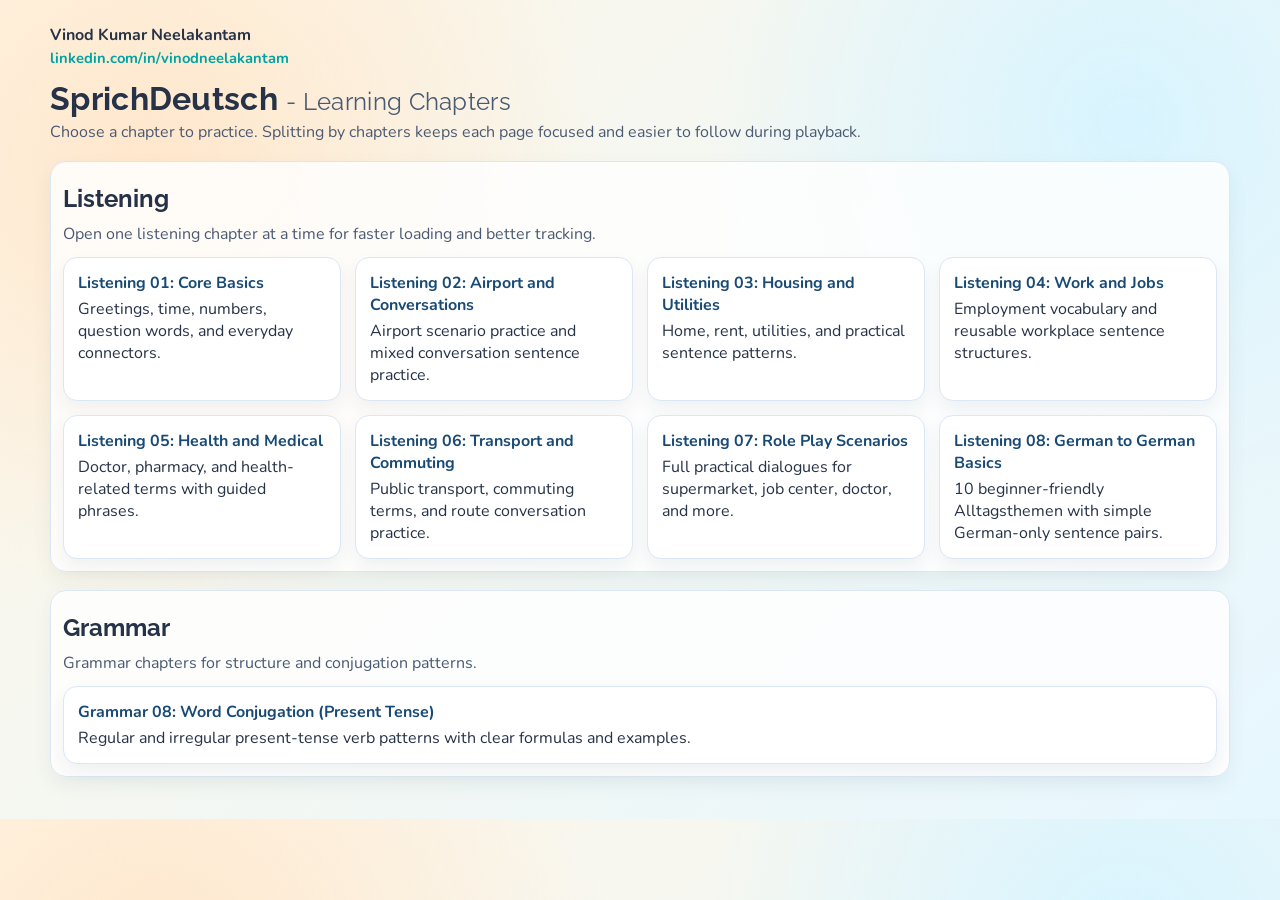
==== commit cb619f70: "improve" ====
--- a/index.html
+++ b/index.html
@@ -48,6 +48,10 @@
       <strong>Listening 07: Role Play Scenarios</strong>
       Full practical dialogues for supermarket, job center, doctor, and more.
     </a>
+    <a class="chapter-link" href="Listening/chapter-08-german-only-topics.html">
+      <strong>Listening 08: German to German Basics</strong>
+      10 beginner-friendly Alltagsthemen with simple German-only sentence pairs.
+    </a>
   </div>
 </section>
 
@@ -56,8 +60,8 @@
   <p class="subtitle compact">Grammar chapters for structure and conjugation patterns.</p>
   <div class="chapter-grid">
     <a class="chapter-link" href="Grammar/chapter-08-word-conjugation.html">
-      <strong>Grammar 01: Word Conjugation</strong>
-      Regular verbs and irregular verbs with conjugation formulas and examples.
+      <strong>Grammar 08: Word Conjugation (Present Tense)</strong>
+      Regular and irregular present-tense verb patterns with clear formulas and examples.
     </a>
   </div>
 </section>
